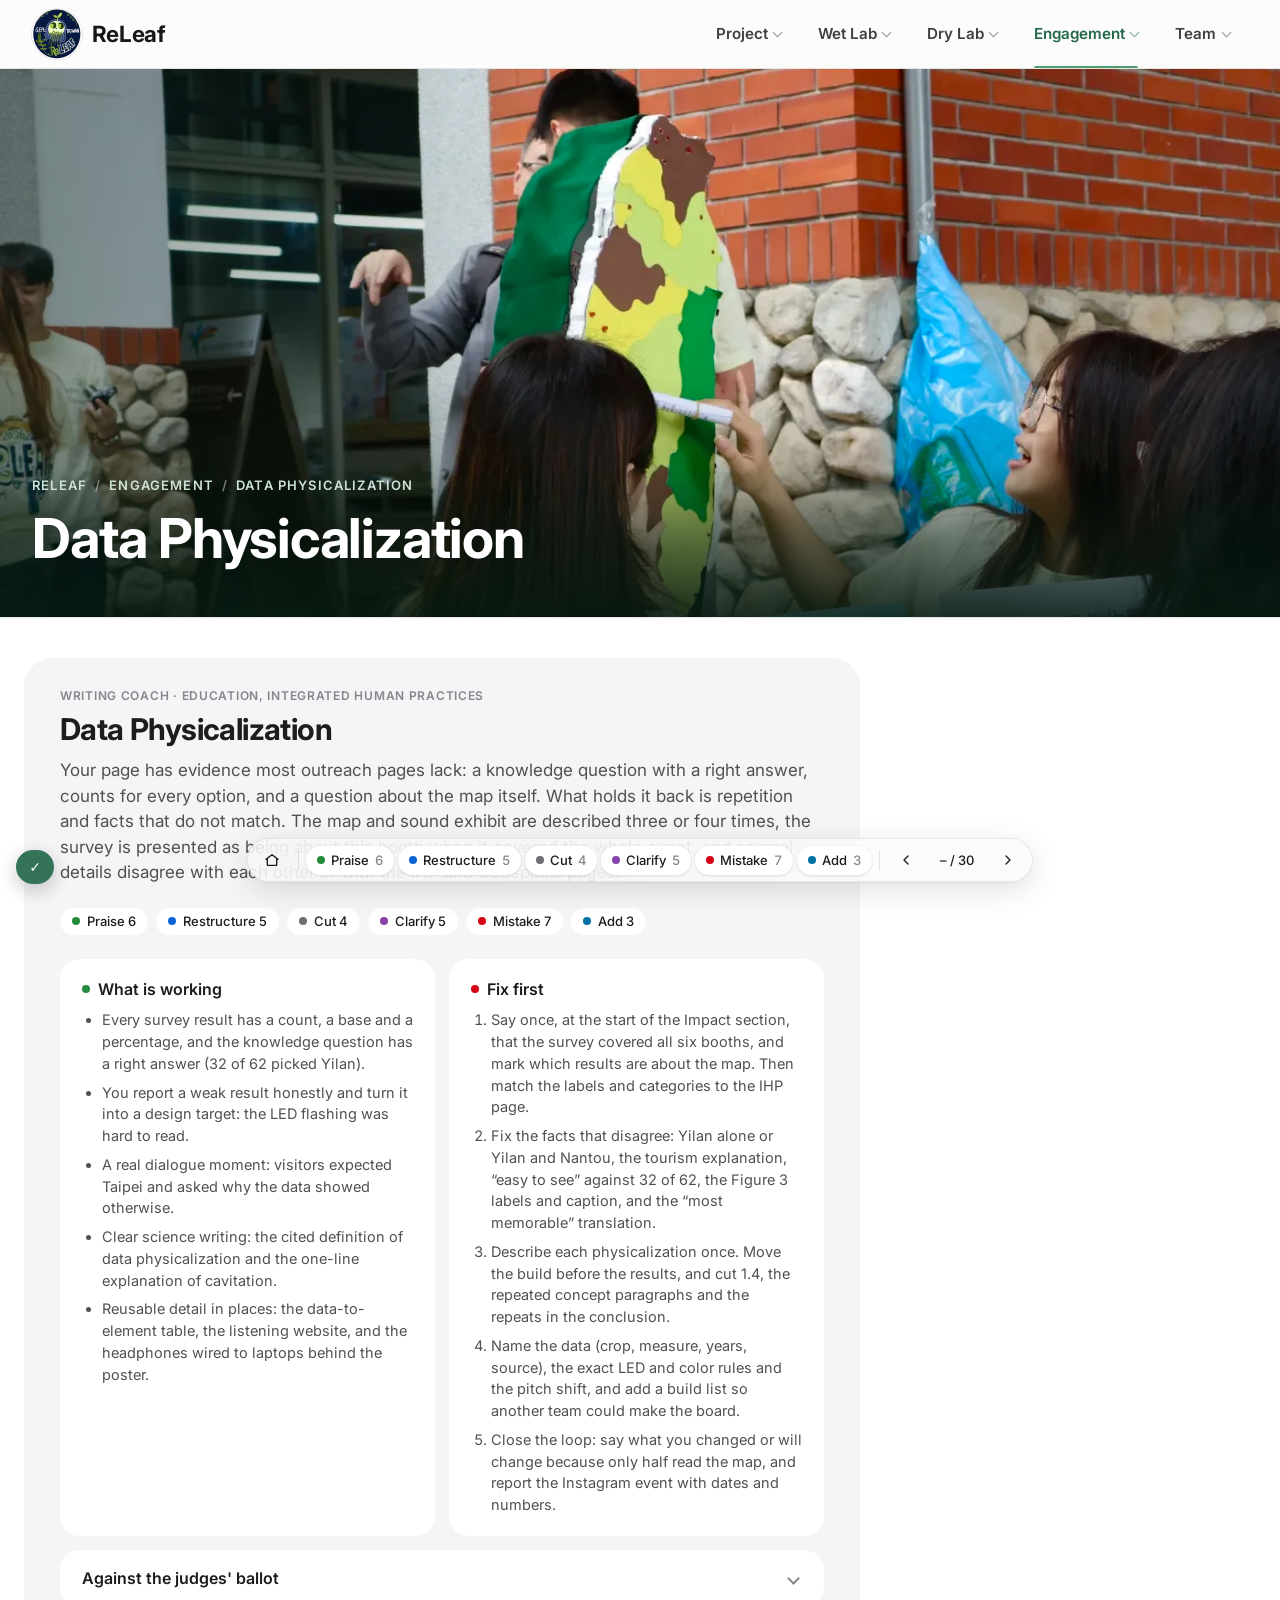
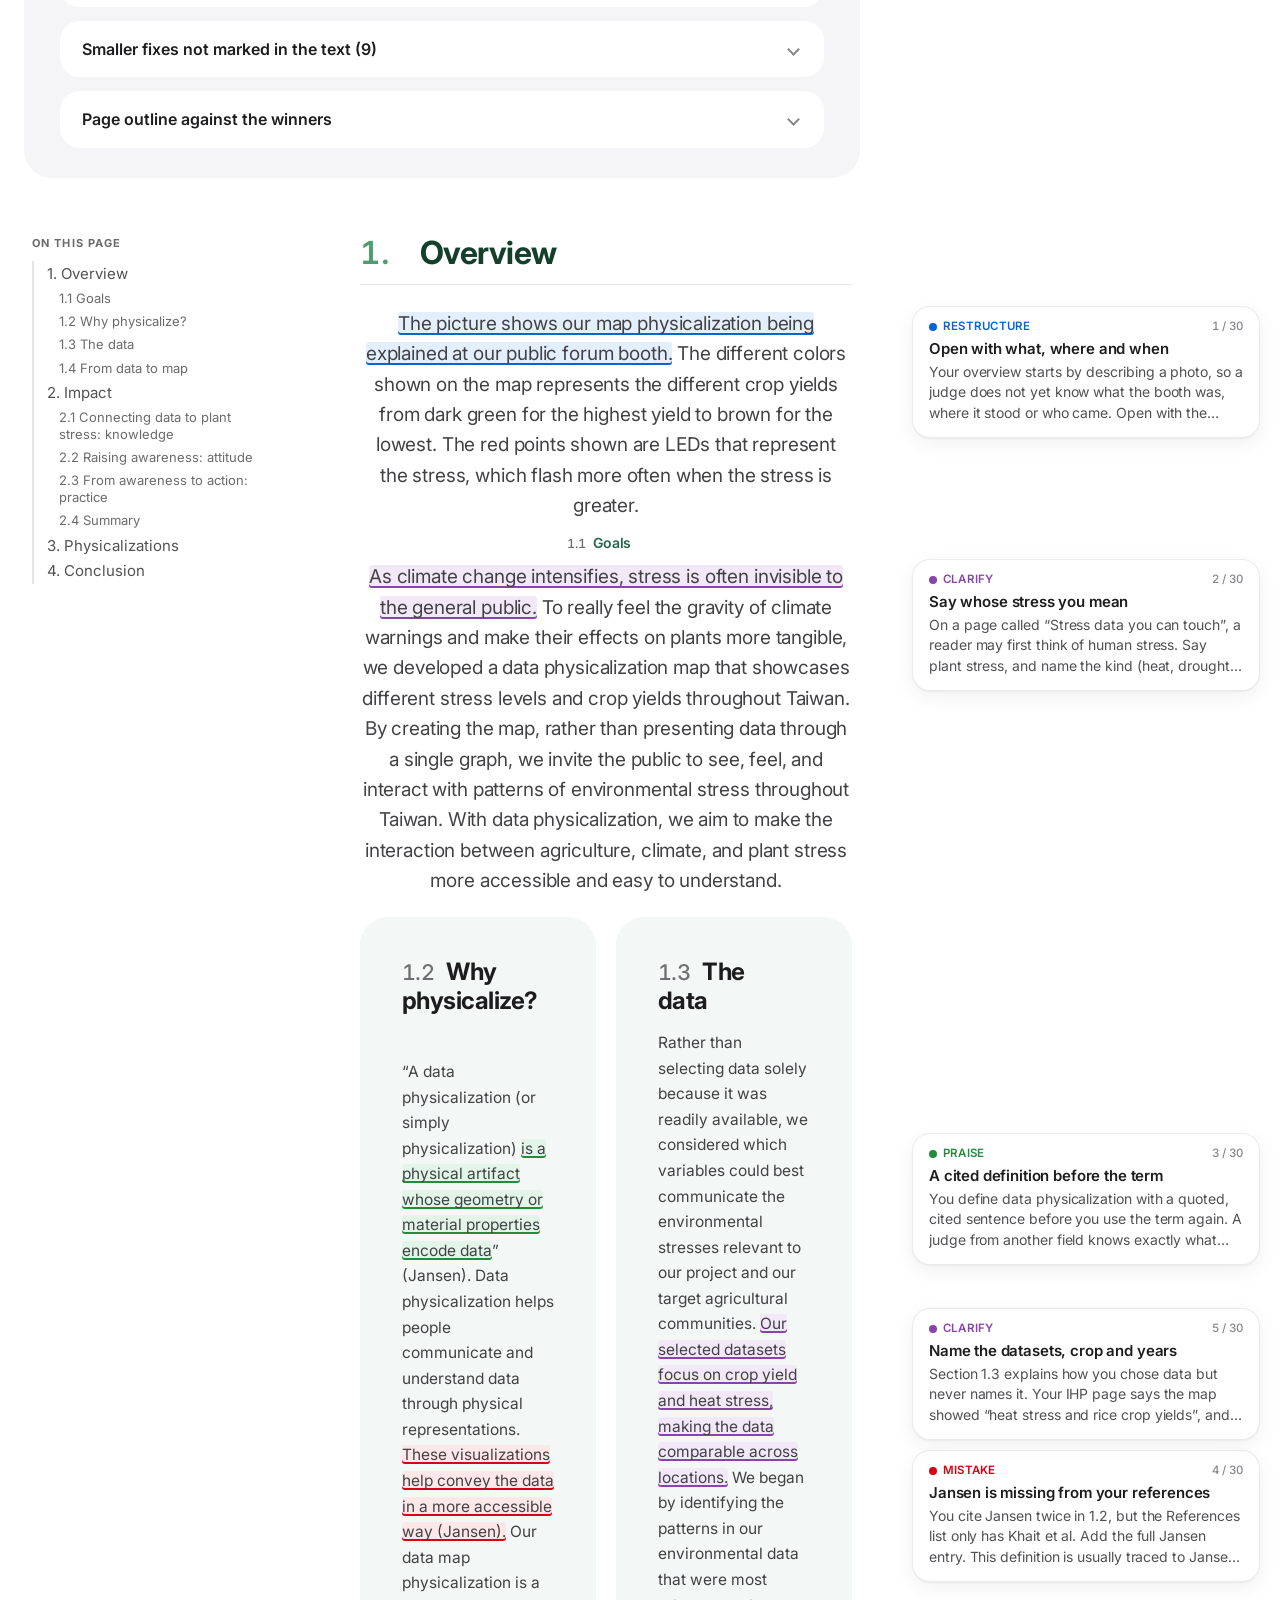
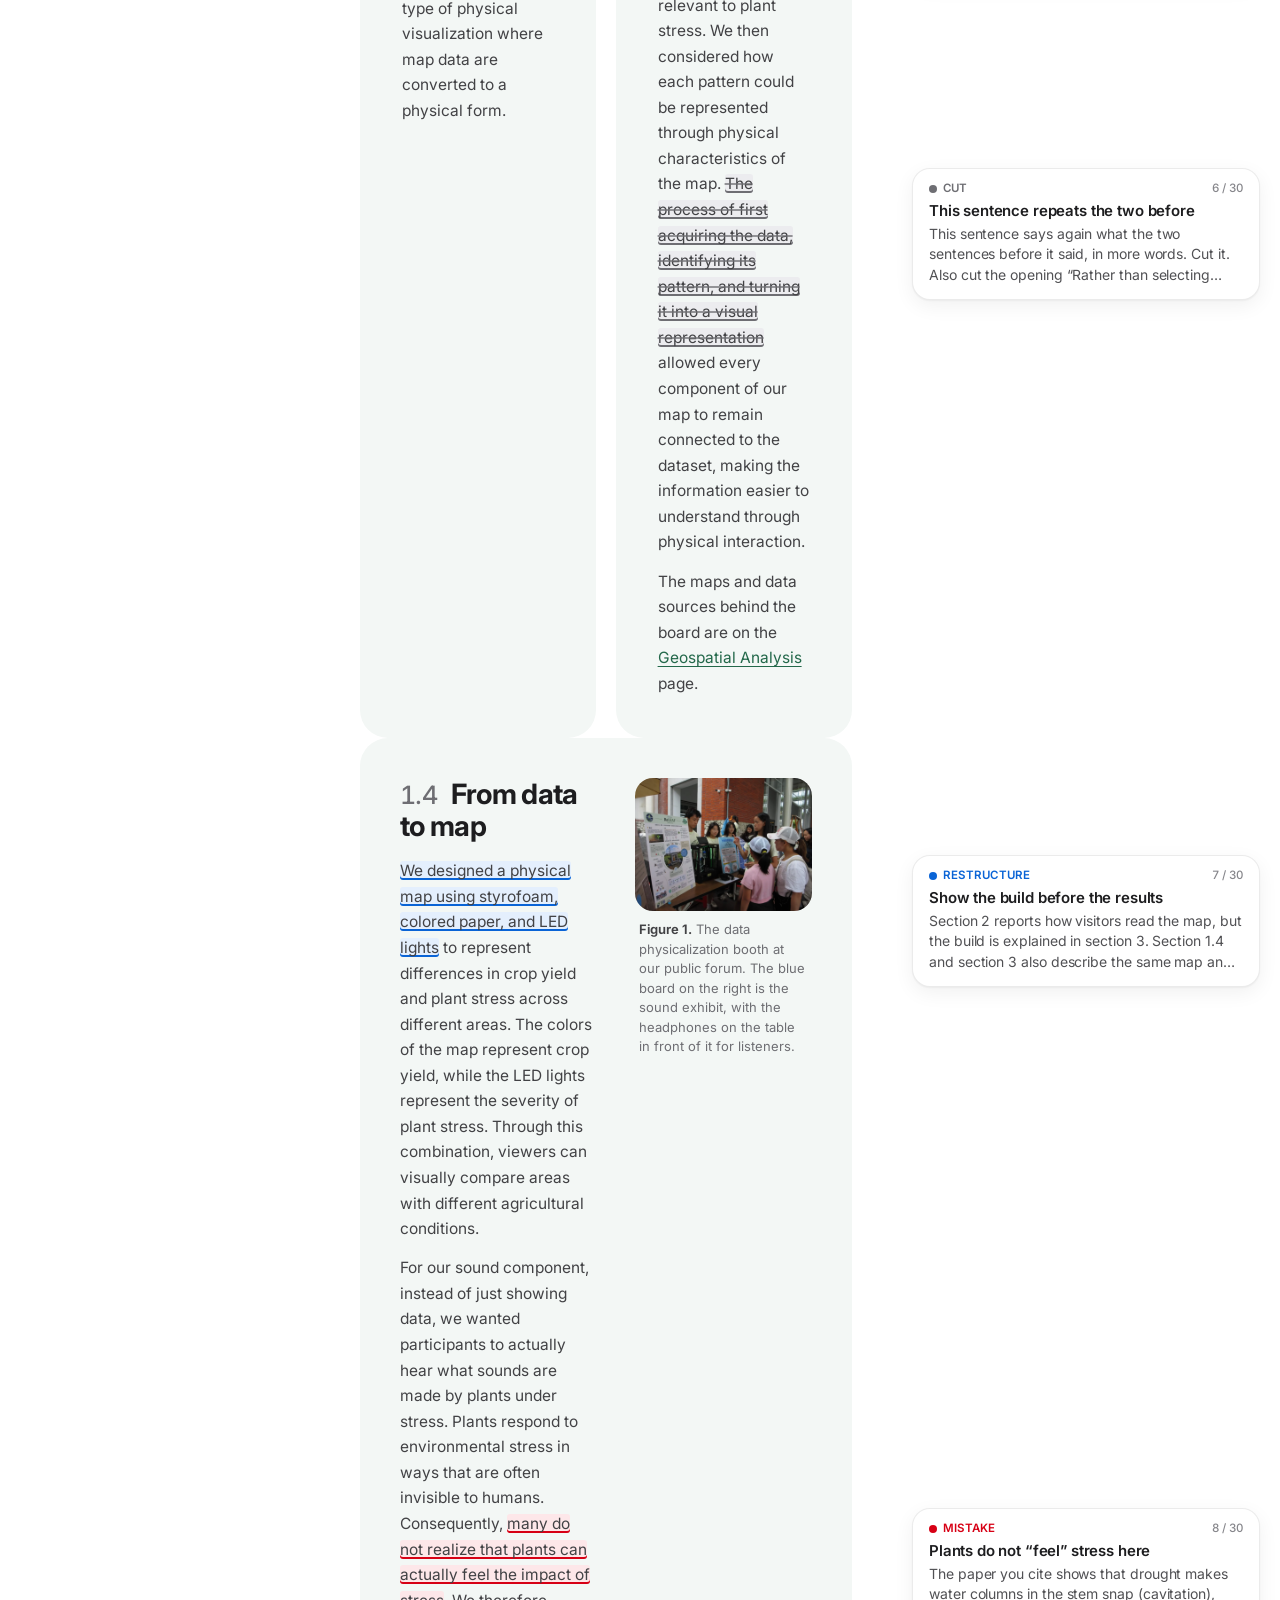
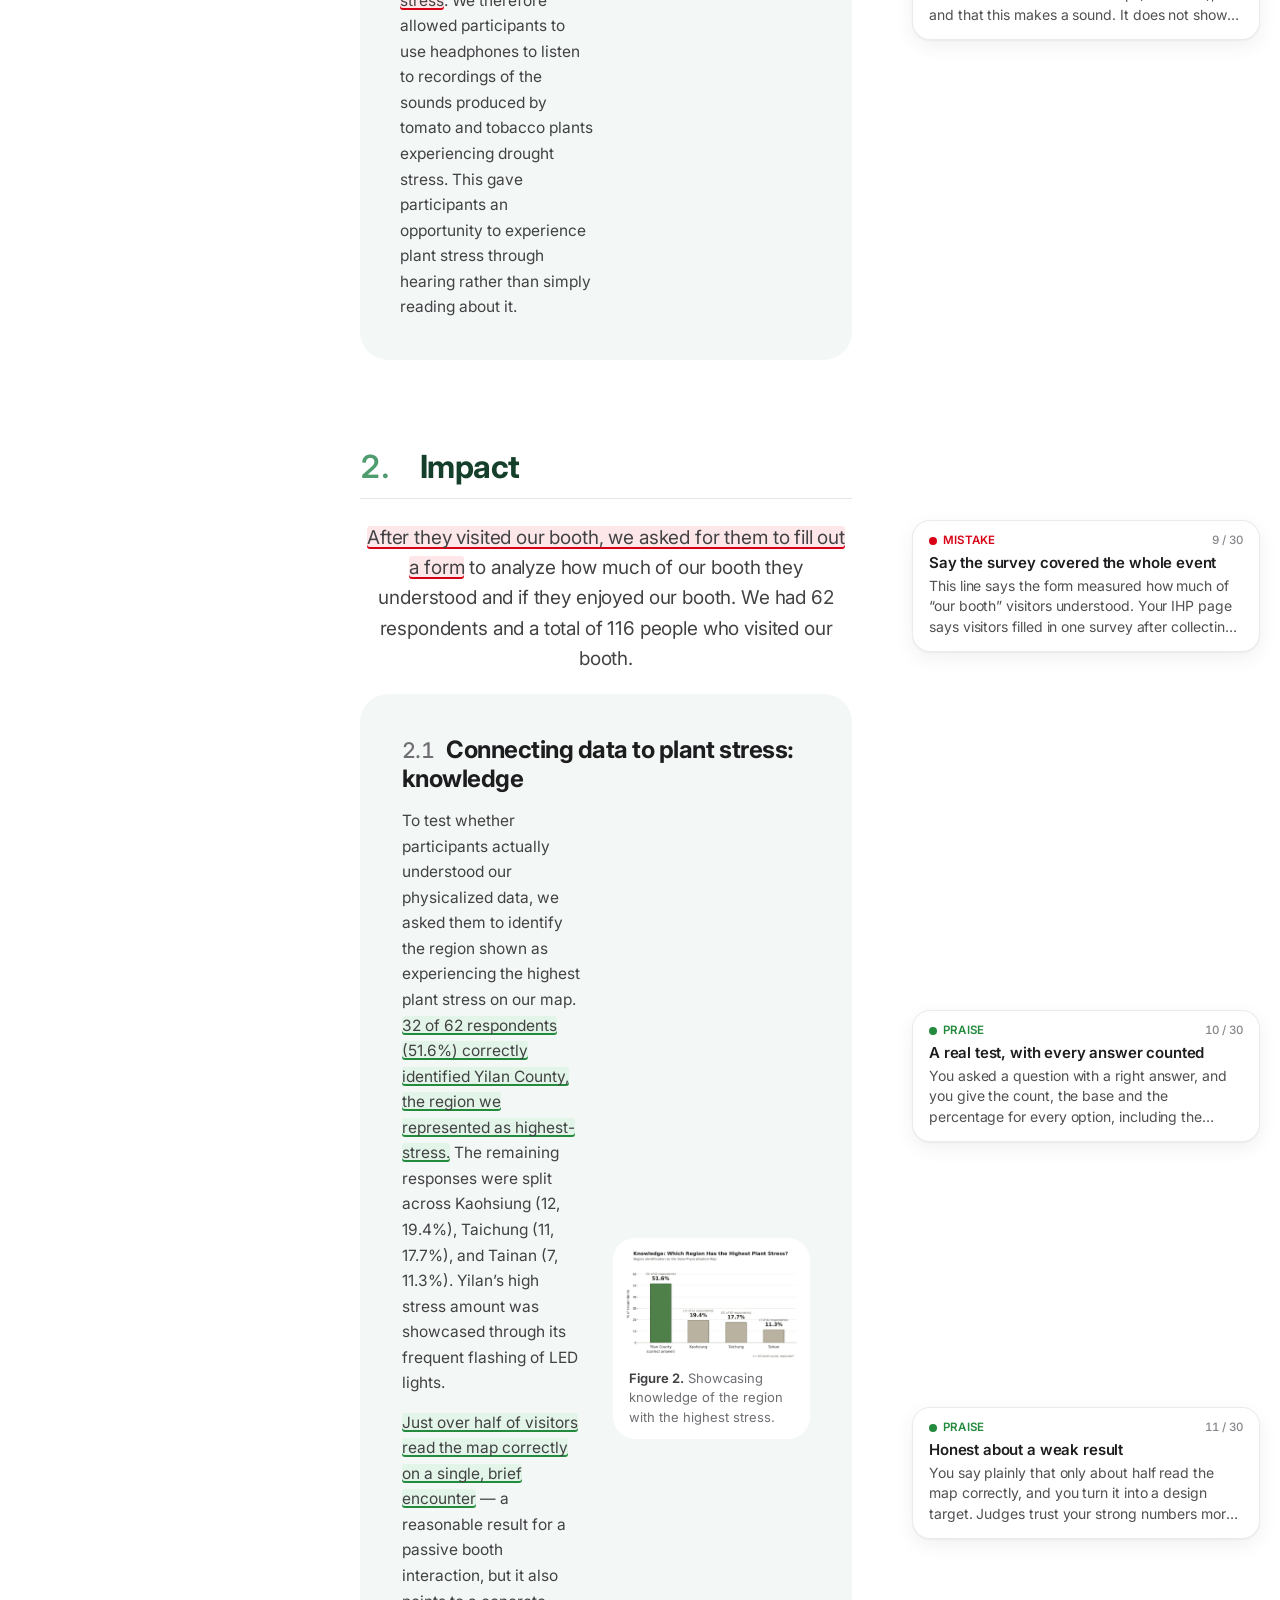
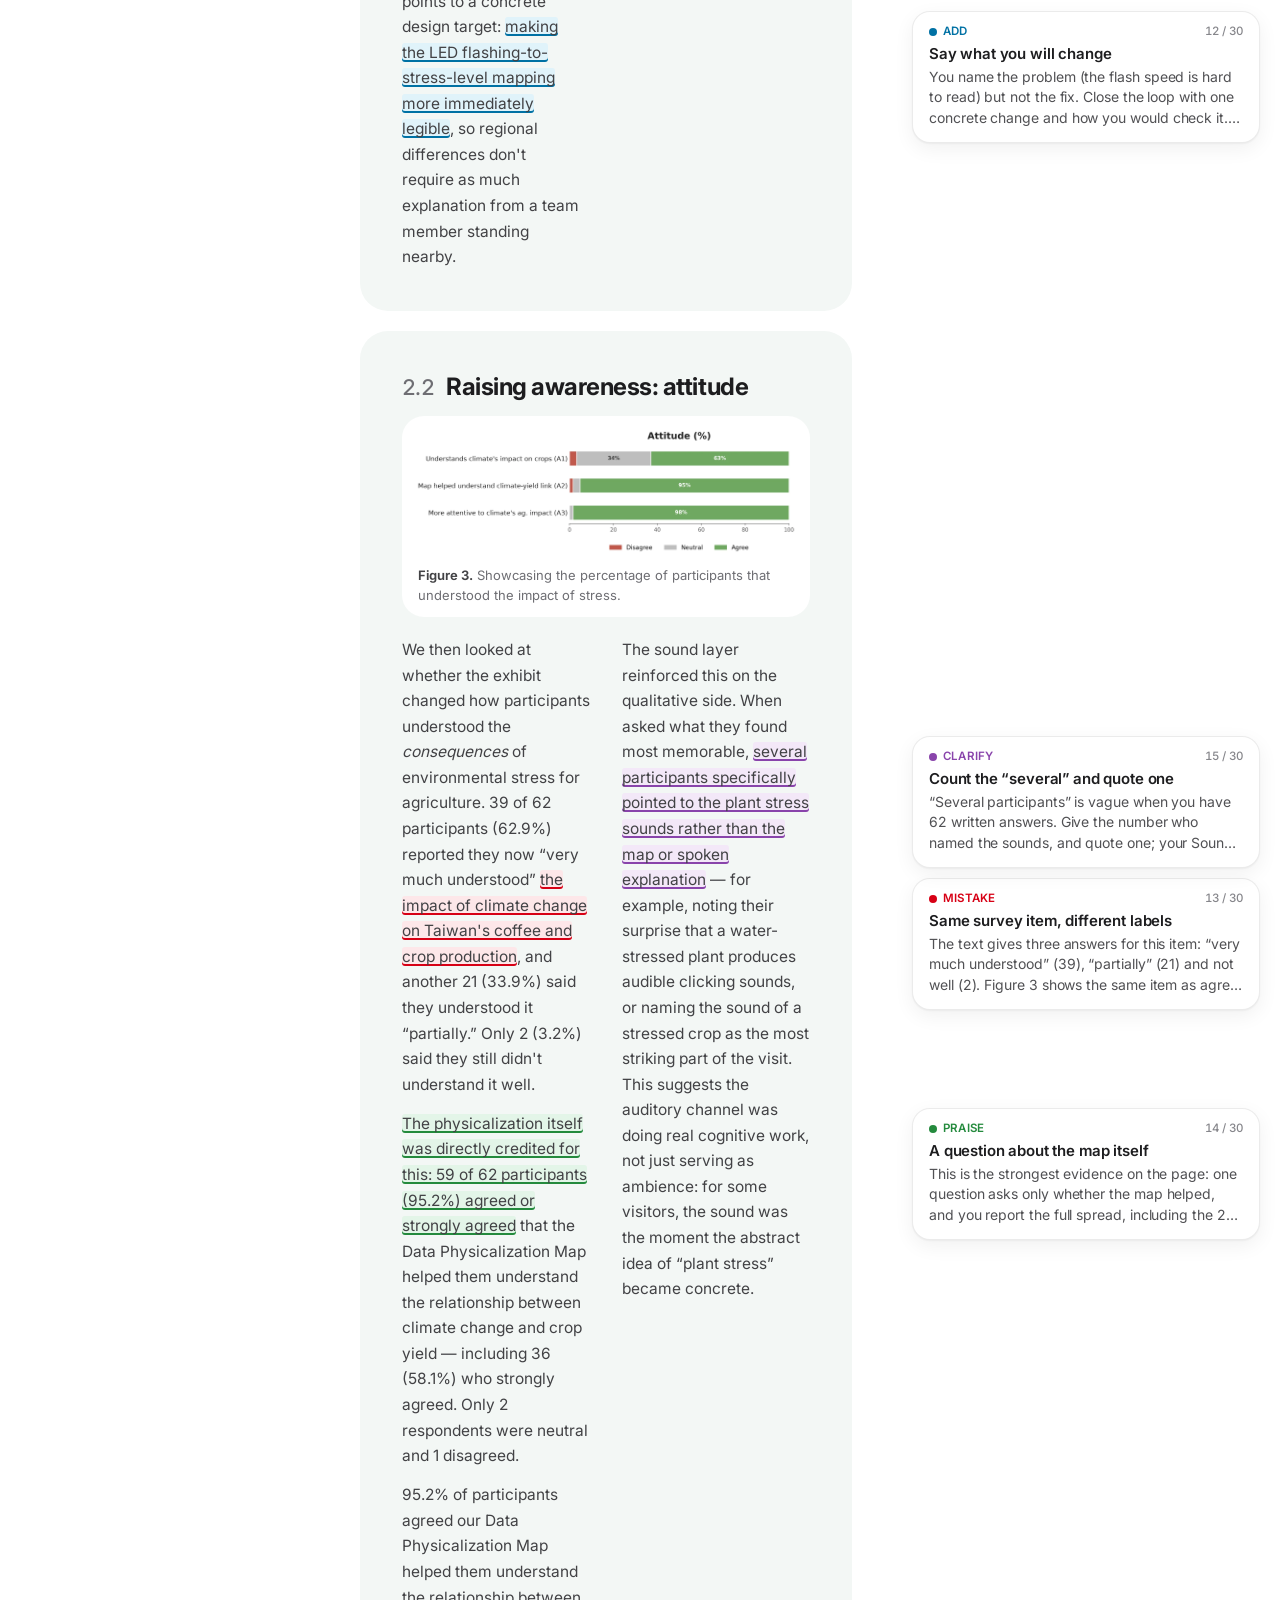
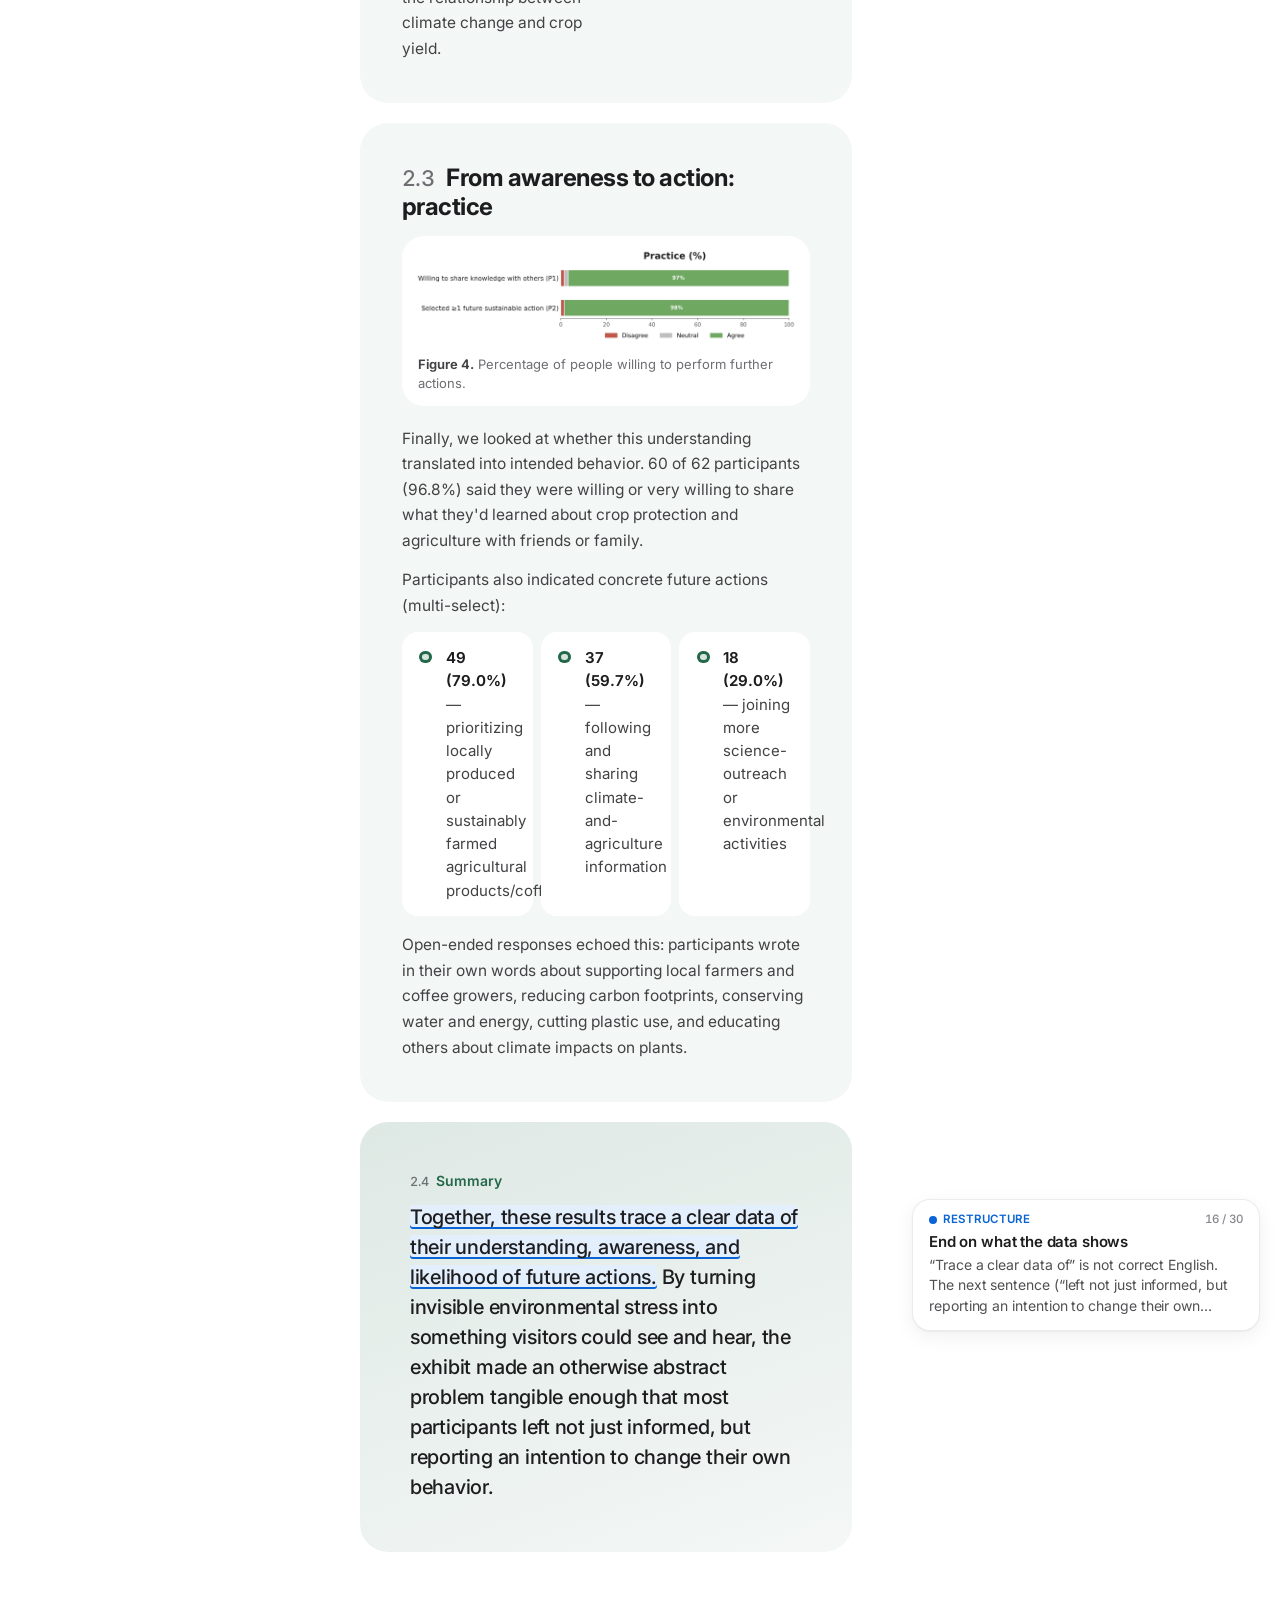
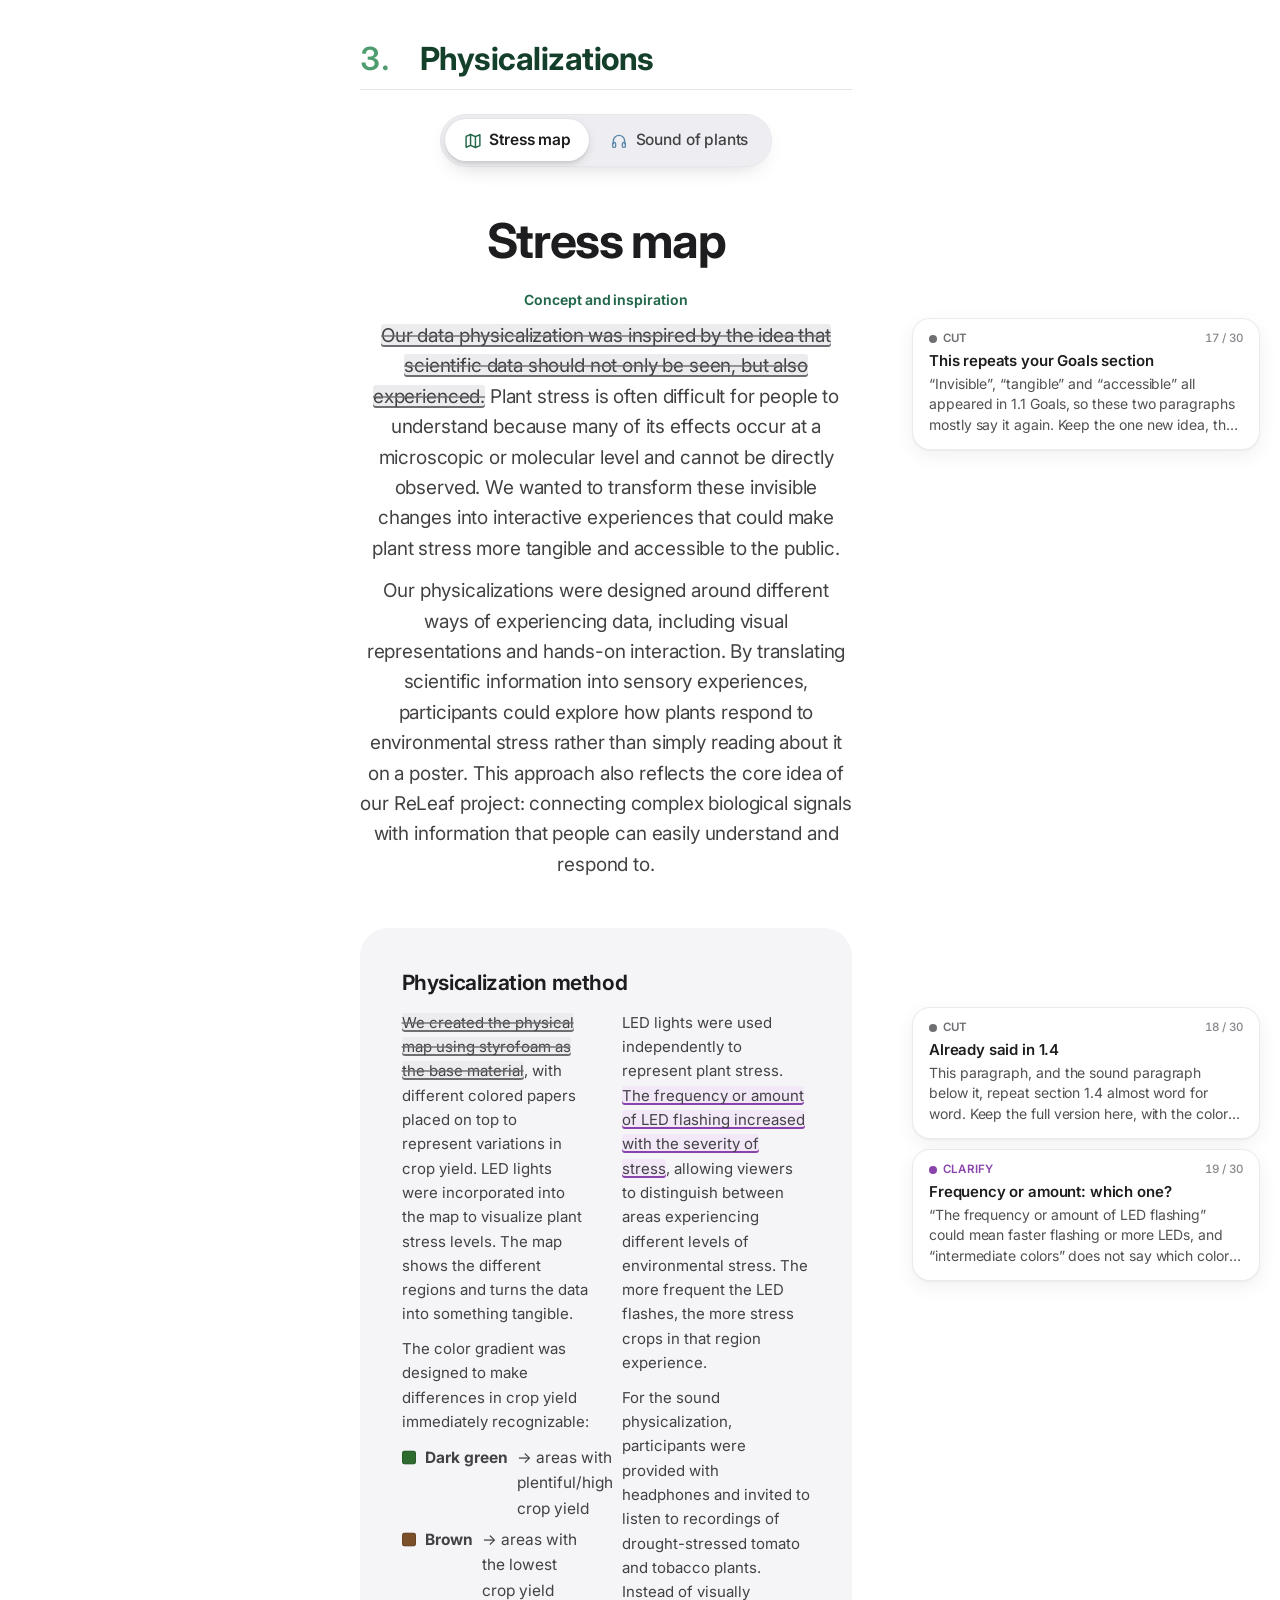
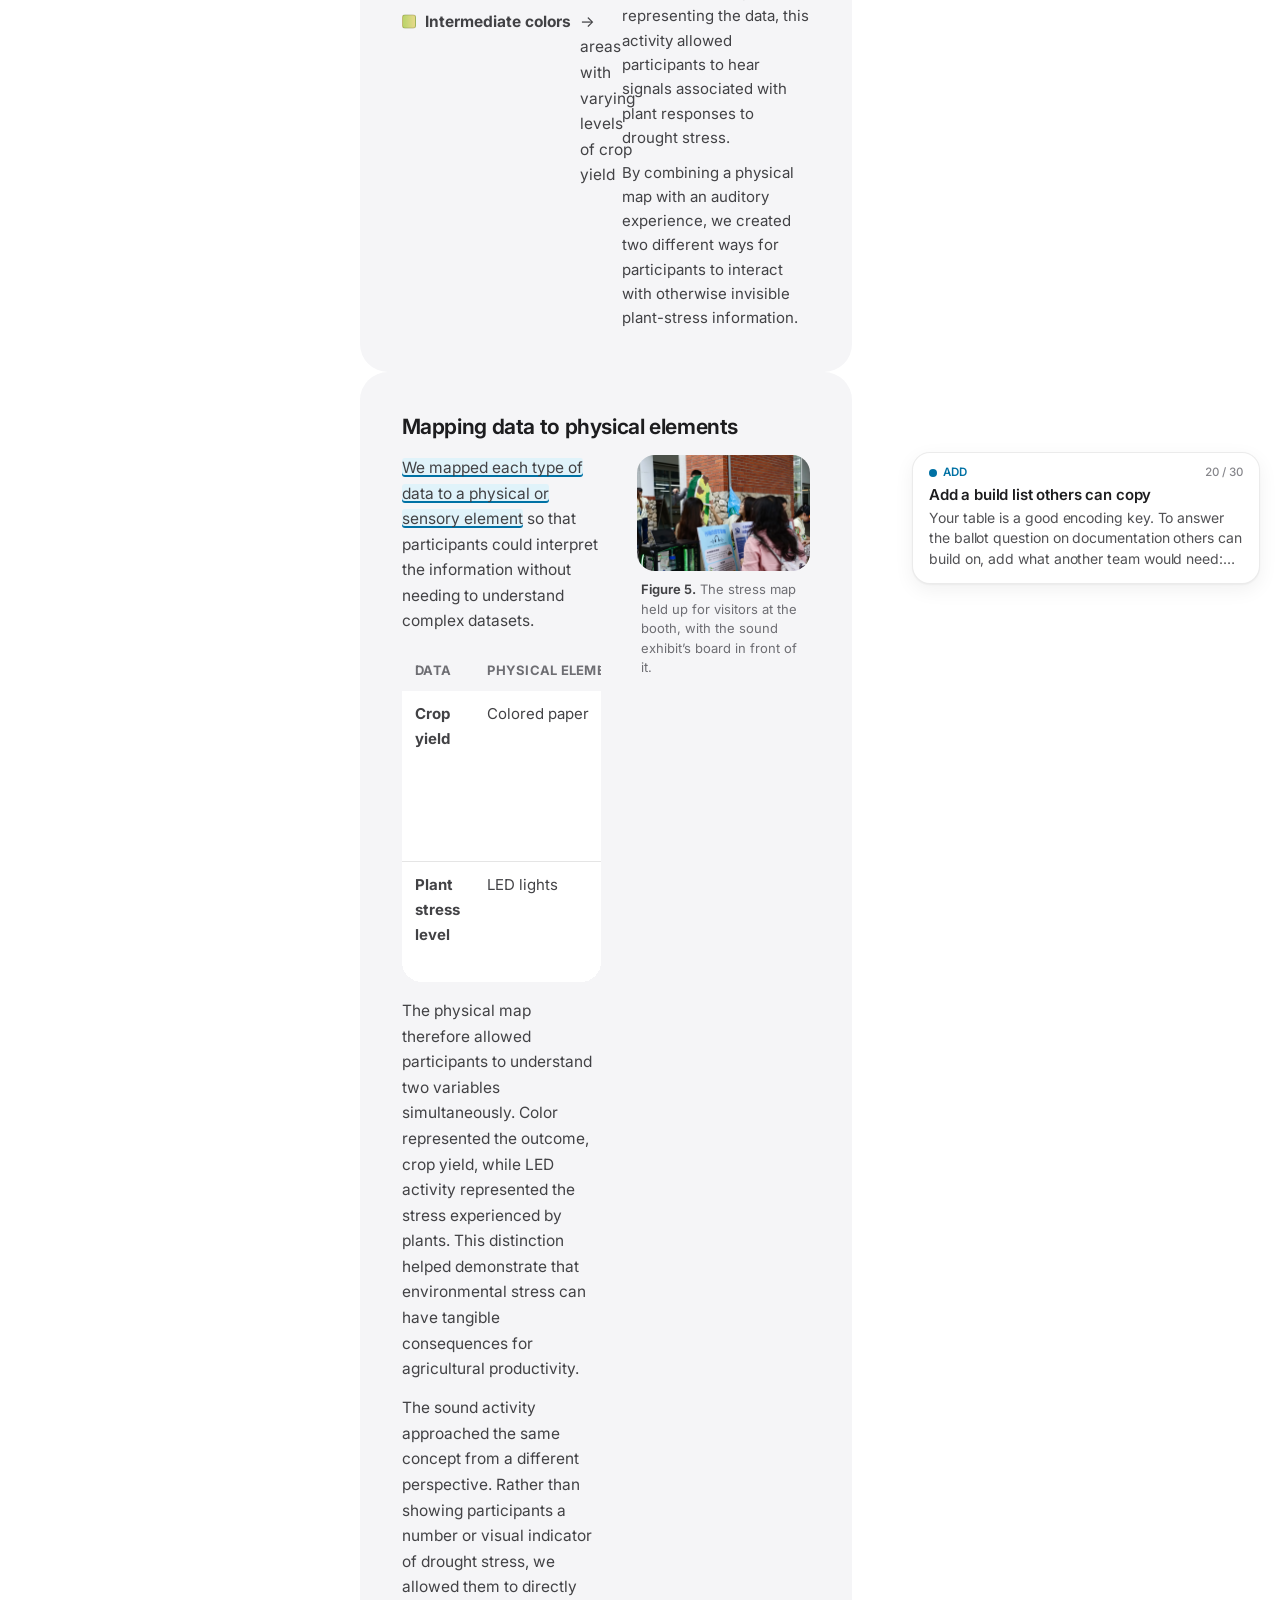
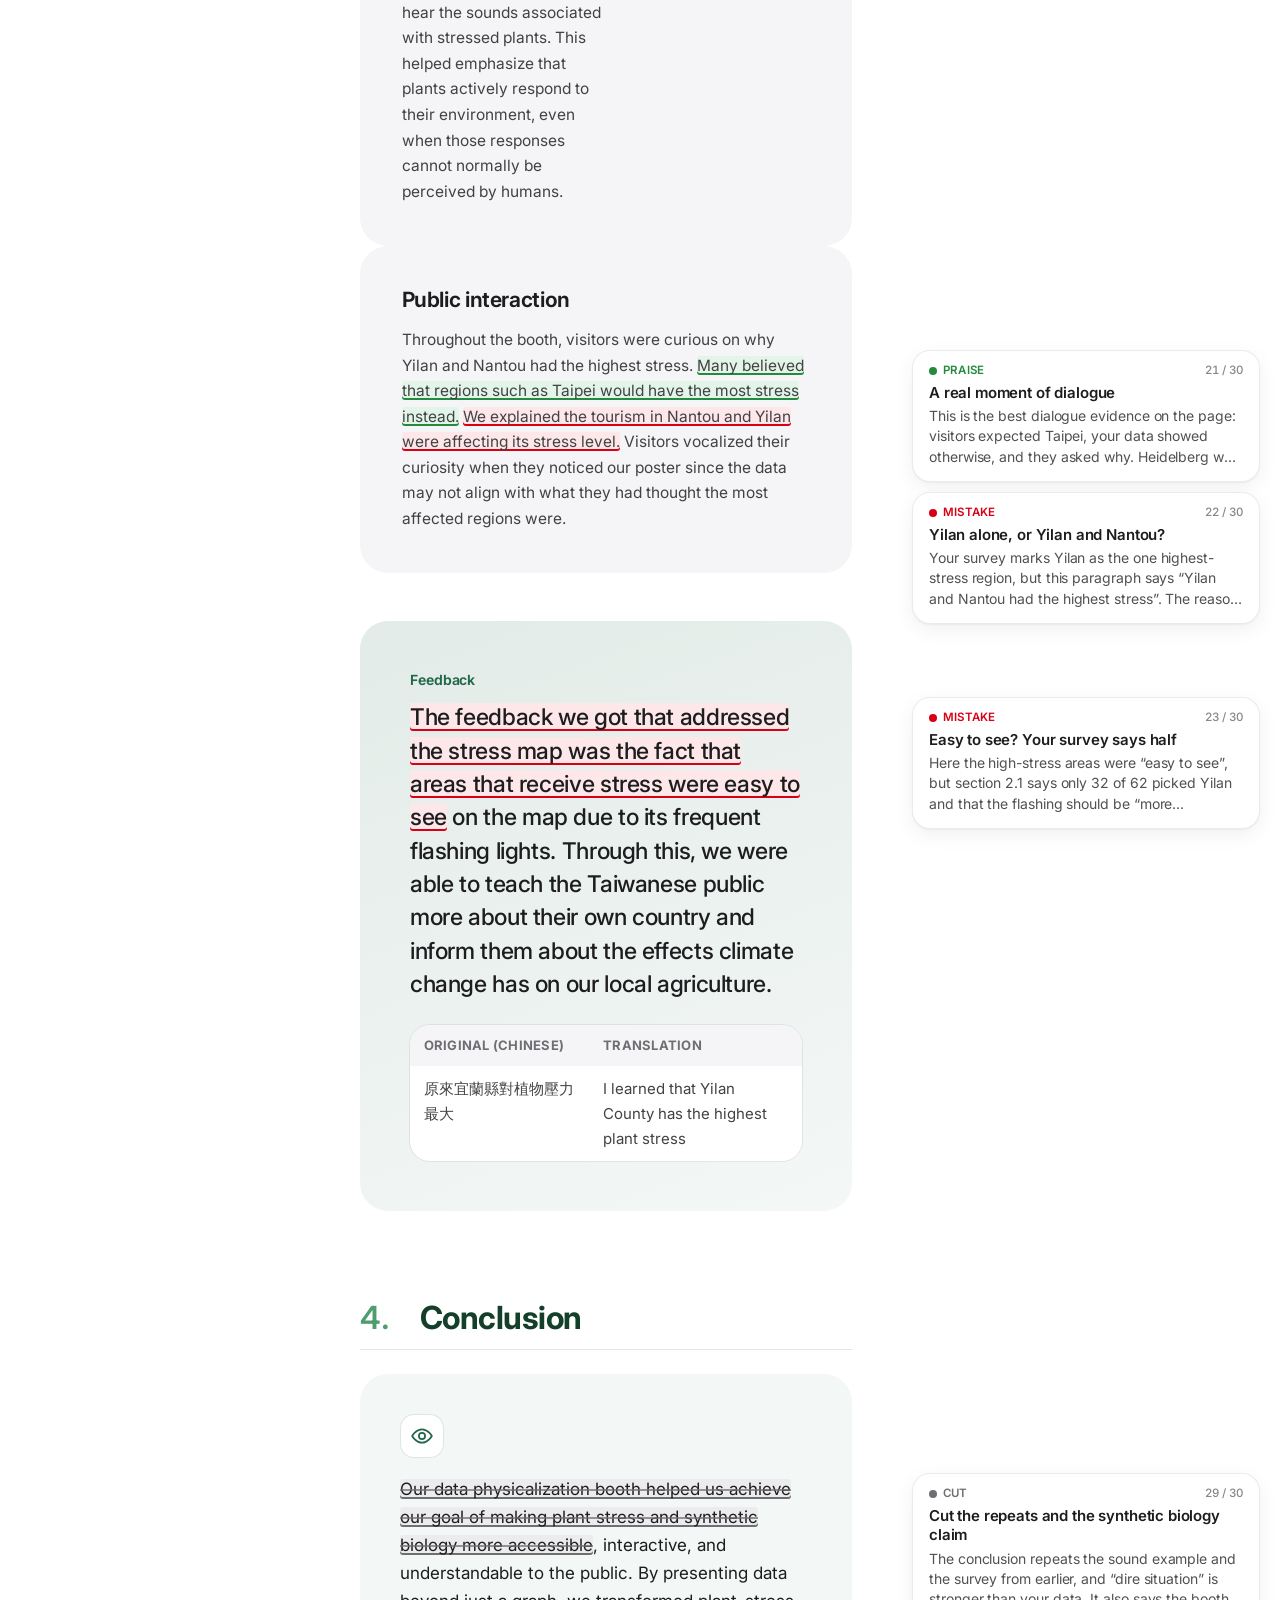
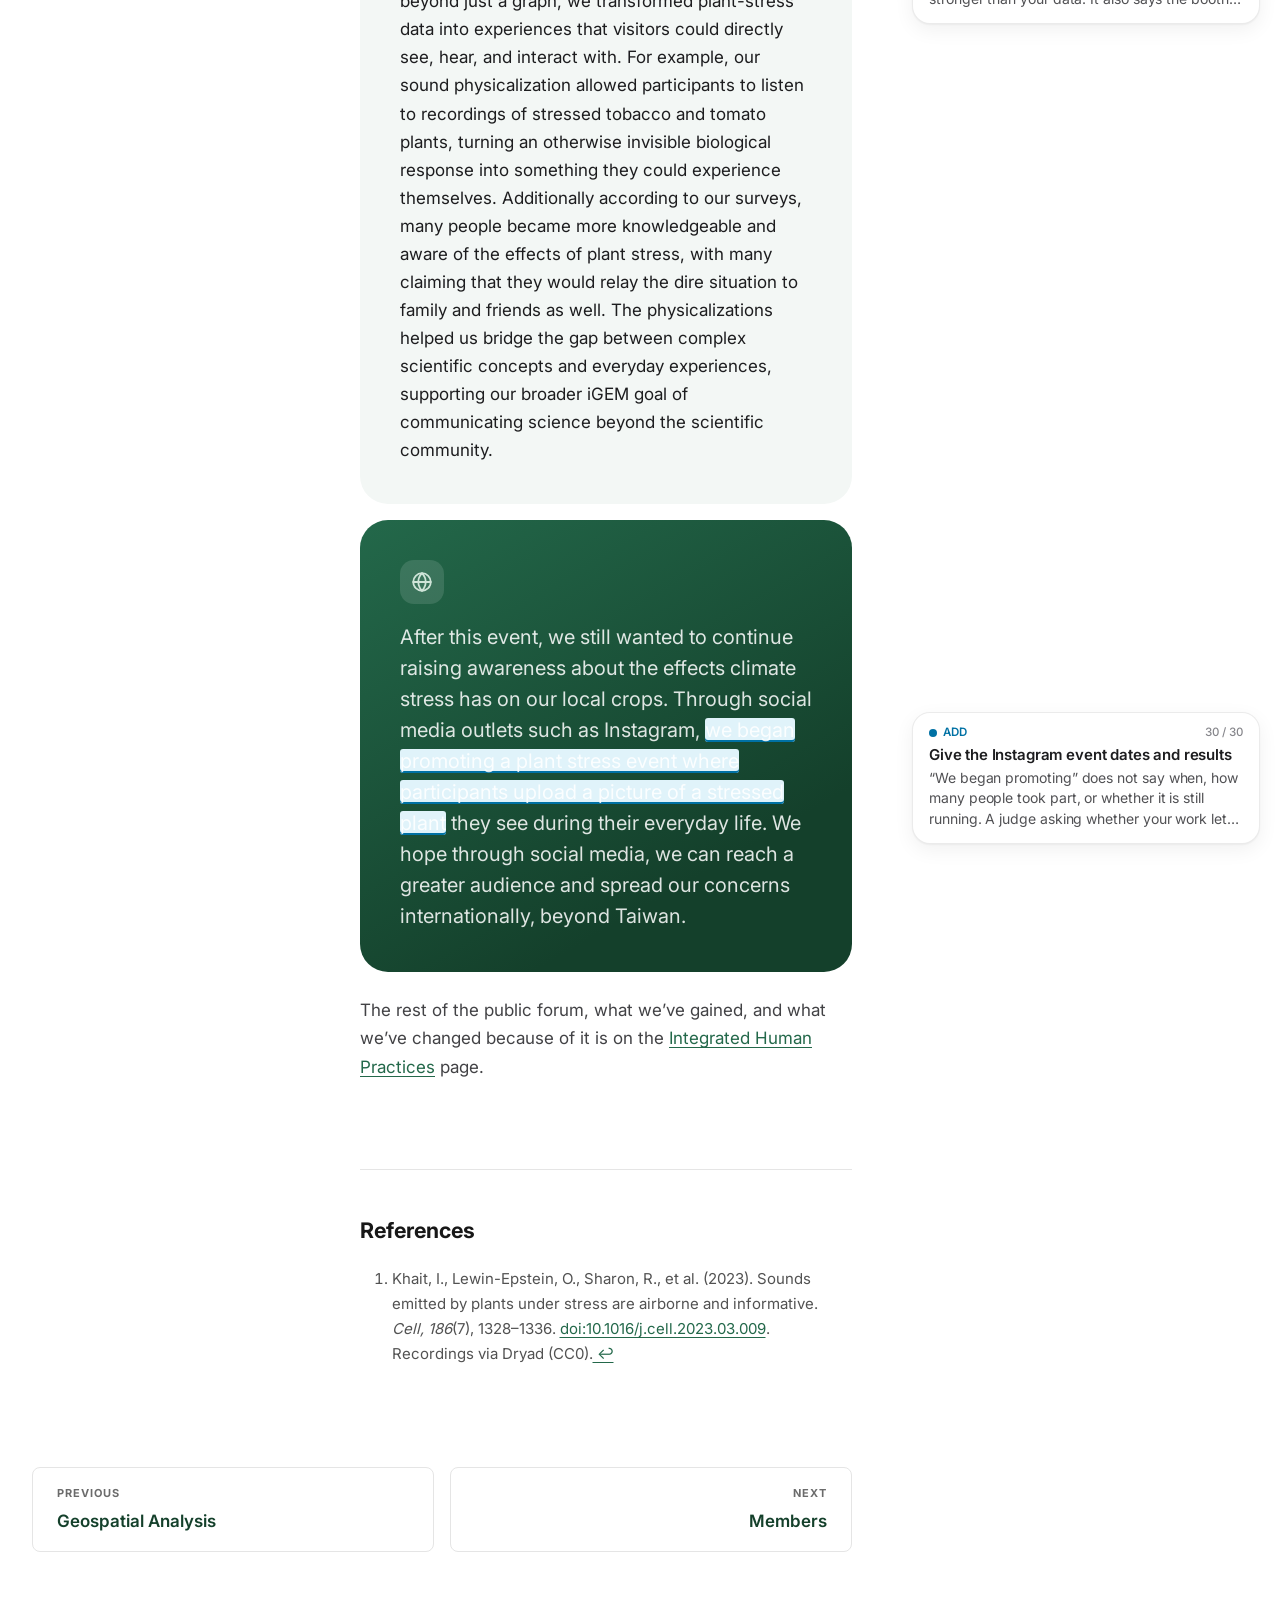
==== docs/data-physicalization/index.html @ 59c48b02 "Engagement writing coach: winner casebooks, page reviews and the annotated mock site Co-Authored-By:" ====
<!DOCTYPE html>
<html lang="en">
<head>
  <meta charset="utf-8" />
  <meta name="viewport" content="width=device-width, initial-scale=1" />
  <title>Data Physicalization | ReLeaf &middot; iGEM 2026</title>
  <meta name="description" content="A styrofoam map of Taiwan with coloured paper for crop yield and flashing LEDs for plant stress, and headphones playing the sounds of drought-stressed plants. How we built them for our booth, and what 62 visitors told us afterwards." />
  <link rel="icon" href="../assets/img/logo.png" />
  <link rel="stylesheet" href="../assets/css/tokens.css" />
  <link rel="stylesheet" href="../assets/css/nav.css" />
  <link rel="stylesheet" href="../assets/css/page.css" />
  <link rel="stylesheet" href="../assets/css/engage.css?v=1007s" />
  <link rel="stylesheet" href="physical.css?v=1007s" />
  <link rel="stylesheet" href="../coach/coach.css?v=1008162359" />
</head>
<body class="engage dp">
<!--
  SOURCE. The 8 Oct 2026 "1008 Engagement" delivery: "Data Physicalization
  Wiki.docx" (30 Sep), its Graphs and Data Physicalization Photo folders.
  Student text only, in black. There is no AI-written text on this page.
-->

  <div id="site-nav" data-base="../" data-tab="engagement" data-page="data-physicalization"></div>
  <div class="sitenav-spacer"></div>

  <header class="pagehead pagehead--hero">
    <div class="pagehead__hero">
      <picture>
        <source type="image/webp" srcset="../assets/img/data-physicalization/hero-map-1400.webp" />
        <img src="../assets/img/data-physicalization/hero-map-1400.jpg"
             alt="The styrofoam stress map of Taiwan held up above the booth table. The island is surfaced in dark green, pale yellow-green and brown paper with small red LEDs pushed through it. A visitor points a rolled programme at the board while a student beside her looks up at it."
             width="1400" height="788" fetchpriority="high" />
      </picture>
      <div class="pagehead__heroinner">
        <p class="pagehead__eyebrow">
          <a href="../">ReLeaf</a> <i>/</i> Engagement <i>/</i> Data Physicalization
        </p>
        <h1 class="pagehead__title">Data Physicalization</h1>
      </div>
    </div>
  </header>

  <div class="pagewrap">
    <details class="toc" open>
      <summary>Contents</summary>
      <div class="toc__inner"><p class="toc__title">On this page</p></div>
    </details>

    <main class="pagebody">

      <!-- ================================================= OVERVIEW ===== -->
      <section class="sec" id="overview">
        <h2>Overview</h2>

        <div class="lede-c">
          <p>The picture shows our map physicalization being explained at our public forum booth. The different colors shown on the map represents the different crop yields from dark green for the highest yield to brown for the lowest. The red points shown are LEDs that represent the stress, which flash more often when the stress is greater.</p>
          <h3 class="eyebrow" id="goals">Goals</h3>
          <p>As climate change intensifies, stress is often invisible to the general public. To really feel the gravity of climate warnings and make their effects on plants more tangible, we developed a data physicalization map that showcases different stress levels and crop yields throughout Taiwan. By creating the map, rather than presenting data through a single graph, we invite the public to see, feel, and interact with patterns of environmental stress throughout Taiwan. With data physicalization, we aim to make the interaction between agriculture, climate, and plant stress more accessible and easy to understand.</p>
        </div>

        <div class="blks blks--2">
          <div class="blk">
            <h3 class="blk__h" id="why-physicalize">Why physicalize?</h3>
            <p>&ldquo;A data physicalization (or simply physicalization) is a physical artifact whose geometry or material properties encode data&rdquo; (Jansen). Data physicalization helps people communicate and understand data through physical representations. These visualizations help convey the data in a more accessible way (Jansen). Our data map physicalization is a type of physical visualization where map data are converted to a physical form.</p>
          </div>
          <div class="blk">
            <h3 class="blk__h" id="the-data">The data</h3>
            <p>Rather than selecting data solely because it was readily available, we considered which variables could best communicate the environmental stresses relevant to our project and our target agricultural communities. Our selected datasets focus on crop yield and heat stress, making the data comparable across locations. We began by identifying the patterns in our environmental data that were most relevant to plant stress. We then considered how each pattern could be represented through physical characteristics of the map. The process of first acquiring the data, identifying its pattern, and turning it into a visual representation allowed every component of our map to remain connected to the dataset, making the information easier to understand through physical interaction.</p>
            <p>The maps and data sources behind the board are on the <a href="../geospatial-analysis/">Geospatial Analysis</a> page.</p>
          </div>
        </div>

        <article class="ev">
          <div class="ev__text">
            <h3 class="ev__title" id="from-data-to-map">From data to map</h3>
            <p>We designed a physical map using styrofoam, colored paper, and LED lights to represent differences in crop yield and plant stress across different areas. The colors of the map represent crop yield, while the LED lights represent the severity of plant stress. Through this combination, viewers can visually compare areas with different agricultural conditions.</p>
            <p>For our sound component, instead of just showing data, we wanted participants to actually hear what sounds are made by plants under stress. Plants respond to environmental stress in ways that are often invisible to humans. Consequently, many do not realize that plants can actually feel the impact of stress. We therefore allowed participants to use headphones to listen to recordings of the sounds produced by tomato and tobacco plants experiencing drought stress. This gave participants an opportunity to experience plant stress through hearing rather than simply reading about it.</p>
          </div>
        <figure class="fig">
          <img src="../assets/img/data-physicalization/booth-overview.webp"
               alt="The ReLeaf booth at an outdoor market. A team member points at a blue poster headed 作物的感官警報 while visitors, two of them children in caps, look on. The bioreactor prototype sits on the table beside a pair of headphones, next to the project poster."
               width="1600" height="1201" loading="lazy" />
          <figcaption><b>Figure 1.</b> The data physicalization booth at our public forum. The blue board on the right is the sound exhibit, with the headphones on the table in front of it for listeners.</figcaption>
        </figure>
        </article>
      </section>

      <!-- ================================================== IMPACT ===== -->
      <section class="sec" id="impact">
        <h2>Impact</h2>
        <div class="lede-c">
          <p>After they visited our booth, we asked for them to fill out a form to analyze how much of our booth they understood and if they enjoyed our booth. We had 62 respondents and a total of 116 people who visited our booth.</p>
        </div>

        <div class="blk dp-kap">
          <h3 class="blk__h" id="knowledge">Connecting data to plant stress: knowledge</h3>
          <div class="dp-kap__grid">
            <div class="dp-kap__text">
              <p>To test whether participants actually understood our physicalized data, we asked them to identify the region shown as experiencing the highest plant stress on our map. 32 of 62 respondents (51.6%) correctly identified Yilan County, the region we represented as highest-stress. The remaining responses were split across Kaohsiung (12, 19.4%), Taichung (11, 17.7%), and Tainan (7, 11.3%). Yilan&rsquo;s high stress amount was showcased through its frequent flashing of LED lights.</p>
              <p>Just over half of visitors read the map correctly on a single, brief encounter &mdash; a reasonable result for a passive booth interaction, but it also points to a concrete design target: making the LED flashing-to-stress-level mapping more immediately legible, so regional differences don't require as much explanation from a team member standing nearby.</p>
            </div>
            <div class="chartbox">
              <div class="charts charts--1">
        <figure class="fig">
          <img src="../assets/img/data-physicalization/chart-knowledge.webp"
               alt="Bar chart titled Knowledge, which region has the highest plant stress. Yilan County, marked as the correct answer, is the tallest green bar at 51.6 percent, 32 of 62 respondents. Kaohsiung is 19.4 percent, Taichung 17.7 percent and Tainan 11.3 percent, all in grey."
               width="1600" height="1007" loading="lazy" />
          <figcaption><b>Figure 2.</b> Showcasing knowledge of the region with the highest stress.</figcaption>
        </figure>
              </div>
            </div>
          </div>
        </div>

        <div class="blk dp-kap">
          <h3 class="blk__h" id="attitude">Raising awareness: attitude</h3>
          <div class="chartbox">
            <div class="charts charts--1">
        <figure class="fig">
          <img src="../assets/img/data-physicalization/chart-attitude.webp"
               alt="Horizontal stacked bar chart titled Attitude. Understands climate's impact on crops: 63 percent agree, 34 percent neutral, 3 percent disagree. Map helped understand the climate to yield link: 95 percent agree. More attentive to climate's agricultural impact: 98 percent agree."
               width="1600" height="534" loading="lazy" />
          <figcaption><b>Figure 3.</b> Showcasing the percentage of participants that understood the impact of stress.</figcaption>
        </figure>
            </div>
          </div>
          <div class="card__cols">
            <div>
              <p>We then looked at whether the exhibit changed how participants understood the <i>consequences</i> of environmental stress for agriculture. 39 of 62 participants (62.9%) reported they now &ldquo;very much understood&rdquo; the impact of climate change on Taiwan's coffee and crop production, and another 21 (33.9%) said they understood it &ldquo;partially.&rdquo; Only 2 (3.2%) said they still didn't understand it well.</p>
              <p>The physicalization itself was directly credited for this: 59 of 62 participants (95.2%) agreed or strongly agreed that the Data Physicalization Map helped them understand the relationship between climate change and crop yield &mdash; including 36 (58.1%) who strongly agreed. Only 2 respondents were neutral and 1 disagreed.</p>
              <p>95.2% of participants agreed our Data Physicalization Map helped them understand the relationship between climate change and crop yield.</p>
            </div>
            <div>
              <p>The sound layer reinforced this on the qualitative side. When asked what they found most memorable, several participants specifically pointed to the plant stress sounds rather than the map or spoken explanation &mdash; for example, noting their surprise that a water-stressed plant produces audible clicking sounds, or naming the sound of a stressed crop as the most striking part of the visit. This suggests the auditory channel was doing real cognitive work, not just serving as ambience: for some visitors, the sound was the moment the abstract idea of &ldquo;plant stress&rdquo; became concrete.</p>
            </div>
          </div>
        </div>

        <div class="blk dp-kap">
          <h3 class="blk__h" id="practice">From awareness to action: practice</h3>
          <div class="chartbox">
            <div class="charts charts--1">
        <figure class="fig">
          <img src="../assets/img/data-physicalization/chart-practice.webp"
               alt="Horizontal stacked bar chart titled Practice. Willing to share knowledge with others: 97 percent agree. Selected at least one future sustainable action: 98 percent agree."
               width="1600" height="402" loading="lazy" />
          <figcaption><b>Figure 4.</b> Percentage of people willing to perform further actions.</figcaption>
        </figure>
            </div>
          </div>
          <p>Finally, we looked at whether this understanding translated into intended behavior. 60 of 62 participants (96.8%) said they were willing or very willing to share what they'd learned about crop protection and agriculture with friends or family.</p>
          <p>Participants also indicated concrete future actions (multi-select):</p>
          <ul class="findings">
            <li><b>49 (79.0%)</b> &mdash; prioritizing locally produced or sustainably farmed agricultural products/coffee</li>
            <li><b>37 (59.7%)</b> &mdash; following and sharing climate-and-agriculture information</li>
            <li><b>18 (29.0%)</b> &mdash; joining more science-outreach or environmental activities</li>
          </ul>
          <p>Open-ended responses echoed this: participants wrote in their own words about supporting local farmers and coffee growers, reducing carbon footprints, conserving water and energy, cutting plastic use, and educating others about climate impacts on plants.</p>
        </div>

        <div class="end">
          <h3 class="end__label" id="summary">Summary</h3>
          <p>Together, these results trace a clear data of their understanding, awareness, and likelihood of future actions. By turning invisible environmental stress into something visitors could see and hear, the exhibit made an otherwise abstract problem tangible enough that most participants left not just informed, but reporting an intention to change their own behavior.</p>
        </div>
      </section>

      <!-- ========================================= PHYSICALIZATIONS ===== -->
      <section class="sec" id="physicalizations">
        <h2>Physicalizations</h2>

        <div class="rail rail--seg" data-rail data-rail-top>
          <div class="seg"><div class="rail__strip seg__track" role="tablist" aria-label="Physicalizations">
            <button class="rail__btn seg__btn pl-2" role="tab" type="button" id="dp-t-map" aria-controls="stress-map" aria-selected="true"><svg class="seg__ico" viewBox="0 0 24 24" fill="none" stroke="currentColor" stroke-width="1.8" stroke-linecap="round" stroke-linejoin="round" aria-hidden="true" focusable="false"><path d="M9 4 3.5 6.3v13.4L9 17.4l6 2.6 5.5-2.3V4.3L15 6.6 9 4z"/><path d="M9 4v13.4M15 6.6V20"/></svg>Stress map</button>
            <button class="rail__btn seg__btn pl-5" role="tab" type="button" id="dp-t-sound" aria-controls="sound-of-plants" aria-selected="false"><svg class="seg__ico" viewBox="0 0 24 24" fill="none" stroke="currentColor" stroke-width="1.8" stroke-linecap="round" stroke-linejoin="round" aria-hidden="true" focusable="false"><path d="M4.5 15.5V12a7.5 7.5 0 0 1 15 0v3.5"/><rect x="3.5" y="14" width="4" height="6.5" rx="1.6"/><rect x="16.5" y="14" width="4" height="6.5" rx="1.6"/></svg>Sound of plants</button>
          </div></div>

          <!-- ---------------------------------------------- STRESS MAP -- -->
          <div class="rail__panel chap pl-2" role="tabpanel" id="stress-map" aria-labelledby="dp-t-map">
            <header class="chap__hero">
              <h3 class="chap__title" data-no-toc>Stress map</h3>
              <div class="chap__intro">
                <h4 class="chap__eyebrow" id="stress-map-concept">Concept and inspiration</h4>
                <p>Our data physicalization was inspired by the idea that scientific data should not only be seen, but also experienced. Plant stress is often difficult for people to understand because many of its effects occur at a microscopic or molecular level and cannot be directly observed. We wanted to transform these invisible changes into interactive experiences that could make plant stress more tangible and accessible to the public.</p>
                <p>Our physicalizations were designed around different ways of experiencing data, including visual representations and hands-on interaction. By translating scientific information into sensory experiences, participants could explore how plants respond to environmental stress rather than simply reading about it on a poster. This approach also reflects the core idea of our ReLeaf project: connecting complex biological signals with information that people can easily understand and respond to.</p>
              </div>
            </header>

            <ol class="chain">
              <li class="node">
                <article class="card">
                  <h4 class="card__name" id="stress-map-method">Physicalization method</h4>
                  <div class="card__cols">
                    <div>
                      <p>We created the physical map using styrofoam as the base material, with different colored papers placed on top to represent variations in crop yield. LED lights were incorporated into the map to visualize plant stress levels. The map shows the different regions and turns the data into something tangible.</p>
                      <p>The color gradient was designed to make differences in crop yield immediately recognizable:</p>
        <ul class="dp-swatches">
          <li><span class="dp-sw dp-sw--green" aria-hidden="true"></span><b>Dark green</b> &rarr; areas with plentiful/high crop yield</li>
          <li><span class="dp-sw dp-sw--brown" aria-hidden="true"></span><b>Brown</b> &rarr; areas with the lowest crop yield</li>
          <li><span class="dp-sw dp-sw--mid" aria-hidden="true"></span><b>Intermediate colors</b> &rarr; areas with varying levels of crop yield</li>
        </ul>
                    </div>
                    <div>
                      <p>LED lights were used independently to represent plant stress. The frequency or amount of LED flashing increased with the severity of stress, allowing viewers to distinguish between areas experiencing different levels of environmental stress. The more frequent the LED flashes, the more stress crops in that region experience.</p>
                      <p>For the sound physicalization, participants were provided with headphones and invited to listen to recordings of drought-stressed tomato and tobacco plants. Instead of visually representing the data, this activity allowed participants to hear signals associated with plant responses to drought stress.</p>
                      <p>By combining a physical map with an auditory experience, we created two different ways for participants to interact with otherwise invisible plant-stress information.</p>
                    </div>
                  </div>
                </article>
              </li>
              <li class="node">
                <article class="card">
                  <h4 class="card__name" id="mapping">Mapping data to physical elements</h4>
                  <div class="dp-split">
                    <div class="dp-split__text">
                      <p>We mapped each type of data to a physical or sensory element so that participants could interpret the information without needing to understand complex datasets.</p>
        <div class="tablewrap">
          <table class="data dp-map">
            <thead><tr><th scope="col">Data</th><th scope="col">Physical element</th><th scope="col">Representation</th></tr></thead>
            <tbody>
              <tr><td><b>Crop yield</b></td><td>Colored paper</td><td>Dark green represented highest crop yield; brown represented the lowest crop yield</td></tr>
              <tr><td><b>Plant stress level</b></td><td>LED lights</td><td>More frequent flashing meant more severe stress</td></tr>
            </tbody>
          </table>
        </div>
                      <p>The physical map therefore allowed participants to understand two variables simultaneously. Color represented the outcome, crop yield, while LED activity represented the stress experienced by plants. This distinction helped demonstrate that environmental stress can have tangible consequences for agricultural productivity.</p>
                      <p>The sound activity approached the same concept from a different perspective. Rather than showing participants a number or visual indicator of drought stress, we allowed them to directly hear the sounds associated with stressed plants. This helped emphasize that plants actively respond to their environment, even when those responses cannot normally be perceived by humans.</p>
                    </div>
        <figure class="fig">
          <img src="../assets/img/data-physicalization/map-visitors.webp"
               alt="A team member holds the styrofoam map of Taiwan up against a brick wall while visitors crowd in front of it. The island is covered in dark green, yellow-green and brown paper. In the foreground a laptop and the blue sound-exhibit board stand on the table."
               width="1400" height="934" loading="lazy" />
          <figcaption><b>Figure 5.</b> The stress map held up for visitors at the booth, with the sound exhibit&rsquo;s board in front of it.</figcaption>
        </figure>
                  </div>
                </article>
              </li>
              <li class="node">
                <article class="card">
                  <h4 class="card__name" id="stress-map-public">Public interaction</h4>
                  <p>Throughout the booth, visitors were curious on why Yilan and Nantou had the highest stress. Many believed that regions such as Taipei would have the most stress instead. We explained the tourism in Nantou and Yilan were affecting its stress level. Visitors vocalized their curiosity when they noticed our poster since the data may not align with what they had thought the most affected regions were.</p>
                </article>
              </li>
            </ol>

            <div class="chap__end">
              <h4 class="chap__eyebrow" id="stress-map-feedback">Feedback</h4>
              <p>The feedback we got that addressed the stress map was the fact that areas that receive stress were easy to see on the map due to its frequent flashing lights. Through this, we were able to teach the Taiwanese public more about their own country and inform them about the effects climate change has on our local agriculture.</p>
        <div class="tablewrap">
          <table class="data">
            <thead><tr><th scope="col">Original (Chinese)</th><th scope="col">Translation</th></tr></thead>
            <tbody>
              <tr><td lang="zh-Hant">原來宜蘭縣對植物壓力最大</td><td>I learned that Yilan County has the highest plant stress</td></tr>
            </tbody>
          </table>
        </div>
            </div>
          </div>

          <!-- ----------------------------------------- SOUND OF PLANTS -- -->
          <div class="rail__panel chap pl-5" role="tabpanel" id="sound-of-plants" aria-labelledby="dp-t-sound">
            <header class="chap__hero">
              <h3 class="chap__title" data-no-toc>Sound of plants</h3>
              <div class="chap__intro">
                <h4 class="chap__eyebrow" id="sound-concept">Concept and inspiration</h4>
                <p>Plants respond to stress in ways that are often invisible to the human eye until visible damage has already occurred &mdash; but recent research has shown that some of these responses aren't entirely silent. Under drought stress, plants can produce ultrasonic clicking sounds, signals that exist far outside the range of human hearing and go completely unnoticed in everyday life. We wanted to explore this hidden dimension of plant stress as a companion to our Data Physicalization Map: while the map translated environmental data into something visitors could see, we wanted to give people a way to actually hear plant stress for themselves. By making these normally imperceptible signals audible, we hoped to make the experience of plant stress feel immediate and real, rather than abstract, and to reinforce ReLeaf's core idea that stress can be detected and responded to before it becomes visible, irreversible damage.</p>
              </div>
            </header>

            <ol class="chain">
              <li class="node">
                <article class="card">
                  <p>The idea of letting visitors experience the sounds plants made under stress first started when we came across a scientific paper that focused on how plants make sounds that are not audible to humans under stress&nbsp;[1]. After finding this paper, we realized how impactful it would be if the public realizes how plants can also sense stress inflicted upon them. When facing drought stress, which is the stress that we presented during our public forum booth, plants experience a physical process called cavitation, where continuous water columns inside the plant snap and form air bubbles.</p>
                  <p>How researchers captured it:</p>
                  <div class="voices voices--4">
                    <div class="voice"><p class="voice__who">Ultrasonic microphones.</p><p>The pops sit far above human hearing, so Khait, Hadany et al. (Tel Aviv University) recorded across 20&ndash;250&nbsp;kHz, about 10&nbsp;cm from each plant.</p></div>
                    <div class="voice"><p class="voice__who">A soundproofed chamber first.</p><p>Tomato and tobacco recorded three ways: untouched, five days without water, and freshly cut.</p></div>
                    <div class="voice"><p class="voice__who">Then a working greenhouse.</p><p>Repeated amid ordinary background noise to prove it wasn't a laboratory artifact.</p></div>
                    <div class="voice"><p class="voice__who">Machine learning.</p><p>A classifier trained on many acoustic features &mdash; not one number &mdash; separated stressed from healthy, drought from cutting, and tomato from tobacco.</p></div>
                  </div>
                </article>
              </li>
              <li class="node">
                <article class="card">
                  <h4 class="card__name" id="sound-method">Physicalization method</h4>
                  <div class="dp-split">
                    <div class="dp-split__text">
                      <p>To transform plant stress into an accessible sensory experience, we first collected plant sound recordings from scientists who had studied and recorded plants under different stress conditions. Using these recordings, we developed a website where participants could listen to the sounds produced by different plants under stress. At our public engagement booth, we set up two headphones connected to laptops hidden behind the poster, allowing participants to interact with the experience without being distracted by the technology. Participants could choose which plant they wanted to explore, either tobacco or tomato, and listen to their corresponding stress recordings through the headphones. By presenting plant stress through sound, we aimed to provide visitors with a more immersive way to understand that plants respond to environmental stress, even when these responses cannot be directly heard by humans.</p>
                    </div>
        <figure class="fig">
          <img src="../assets/img/data-physicalization/sound-site.webp"
               alt="Screenshot of the listening site. A header reads Tobacco, Drought, with a counter showing 0 of 27 clicks played. Below it a scatter plot of pitch in kilohertz against seconds into the recording, with a shaded band marked 40 to 80 kilohertz typical range, and a note that bigger dots mean louder clicks."
               width="1600" height="793" loading="lazy" />
          <figcaption><b>Figure 6.</b> Sound of plants played for the listener. <a href="listening/">Open the listening site</a> to hear the tomato and tobacco recordings.</figcaption>
        </figure>
                  </div>
                </article>
              </li>
              <li class="node">
                <article class="card">
                  <h4 class="card__name" id="sound-public">Public interaction</h4>
                  <div class="dp-split">
                    <div class="dp-split__text">
                      <p>When presenting our sound physicalization many were fascinated with the fact that plants made noises when facing stress. Most people had inquiries about how plants were able to make these noises in which we explained that when plants are under dry conditions, water would be hard to suck up. Therefore, plants make these popping noises when trying to suck up water. What listeners would hear is air bubble sounds that sound similar to bubble wrap. Overall, the public was intrigued with the demonstration and gave positive feedback.</p>
                    </div>
        <figure class="fig">
          <img src="../assets/img/data-physicalization/sound-listener.webp"
               alt="A young child at the booth, seen from behind, wearing large over-ear headphones held in place by an adult beside her. Behind them on the table stand labelled water bottles."
               width="1200" height="899" loading="lazy" />
          <figcaption><b>Figure 7.</b> A young visitor listening to the sound of a drought-stressed plant.</figcaption>
        </figure>
                  </div>
                </article>
              </li>
            </ol>

            <div class="chap__end">
              <h4 class="chap__eyebrow" id="sound-feedback">Feedback</h4>
              <p>After they&rsquo;ve finished visiting our booth, visitors were asked to give feedback on the overall event. Most were fascinated or surprised by the fact that plants make clicking noises when they lack water, and some even mentioning how the sound physicalization was the most memorable part of the whole booth.</p>
        <div class="tablewrap">
          <table class="data">
            <thead><tr><th scope="col">Original (Chinese)</th><th scope="col">Translation</th></tr></thead>
            <tbody>
              <tr><td lang="zh-Hant">植物缺水會發出咔咔聲</td><td>Plants make a clicking sound when they lack water</td></tr>
              <tr><td lang="zh-Hant">聽到作物的壓力聲音印象深刻</td><td>Hearing the crop's stress sound was the most memorable part</td></tr>
              <tr><td lang="zh-Hant">原來植物在遇到困難危險時會發出聲音</td><td>learned that plants actually make sounds when facing stress/danger</td></tr>
              <tr><td lang="zh-Hant">知道植物缺少水分的時候居然會發出聲音</td><td>I was surprised to learn plants make sounds when they lack water</td></tr>
            </tbody>
          </table>
        </div>
            </div>
          </div>
        </div>
      </section>

      <!-- ============================================== CONCLUSION ===== -->
      <section class="sec" id="conclusion">
        <h2>Conclusion</h2>
        <div class="concl">
          <article class="concl__card"><svg class="concl__ico" viewBox="0 0 24 24" fill="none" stroke="currentColor" stroke-width="1.7" stroke-linecap="round" stroke-linejoin="round" aria-hidden="true" focusable="false"><path d="M2.5 12S6 5.5 12 5.5 21.5 12 21.5 12 18 18.5 12 18.5 2.5 12 2.5 12z"/><circle cx="12" cy="12" r="3"/></svg><p>Our data physicalization booth helped us achieve our goal of making plant stress and synthetic biology more accessible, interactive, and understandable to the public. By presenting data beyond just a graph, we transformed plant-stress data into experiences that visitors could directly see, hear, and interact with. For example, our sound physicalization allowed participants to listen to recordings of stressed tobacco and tomato plants, turning an otherwise invisible biological response into something they could experience themselves. Additionally according to our surveys, many people became more knowledgeable and aware of the effects of plant stress, with many claiming that they would relay the dire situation to family and friends as well. The physicalizations helped us bridge the gap between complex scientific concepts and everyday experiences, supporting our broader iGEM goal of communicating science beyond the scientific community.</p></article>
          <article class="concl__card concl__card--final"><svg class="concl__ico" viewBox="0 0 24 24" fill="none" stroke="currentColor" stroke-width="1.7" stroke-linecap="round" stroke-linejoin="round" aria-hidden="true" focusable="false"><circle cx="12" cy="12" r="8.5"/><path d="M3.5 12h17M12 3.5c2.4 2.6 3.6 5.4 3.6 8.5s-1.2 5.9-3.6 8.5c-2.4-2.6-3.6-5.4-3.6-8.5S9.6 6.1 12 3.5z"/></svg><p>After this event, we still wanted to continue raising awareness about the effects climate stress has on our local crops. Through social media outlets such as Instagram, we began promoting a plant stress event where participants upload a picture of a stressed plant they see during their everyday life. We hope through social media, we can reach a greater audience and spread our concerns internationally, beyond Taiwan.</p></article>
        </div>
        <p>The rest of the public forum, what we&rsquo;ve gained, and what we&rsquo;ve changed because of it is on the <a href="../human-practices/">Integrated Human Practices</a> page.</p>
      </section>

      <!-- =============================================== REFERENCES ======== -->
      <section class="refs" id="references">
        <h2 data-no-toc>References</h2>
        <ol>
          <li id="ref-1">Khait, I., Lewin-Epstein, O., Sharon, R., et al. (2023). Sounds emitted by plants under stress are airborne and informative. <i>Cell, 186</i>(7), 1328&ndash;1336. <a href="https://doi.org/10.1016/j.cell.2023.03.009">doi:10.1016/j.cell.2023.03.009</a>. Recordings via Dryad (CC0).</li>
        </ol>
      </section>
    </main>
  </div>

  <nav class="pagenav" aria-label="Neighbouring pages">
    <a class="is-prev" href="../geospatial-analysis/"><b>Previous</b><span>Geospatial Analysis</span></a>
    <a class="is-next" href="../team/"><b>Next</b><span>Members</span></a>
  </nav>

  <footer class="footer2">
    <div class="footer2__inner">
        <div>
          <h3>Project</h3>
          <ul>
          <li><a href="../description/">Description</a></li>
          <li><a href="../biomanufacturing/">Biomanufacturing</a></li>
          <li><a href="../engineering/">Engineering</a></li>
          <li><a href="../development/">Development</a></li>
          <li><a href="../contribution/">Contribution</a></li>
          <li><a href="../results/">Results</a></li>
          </ul>
        </div>
        <div>
          <h3>Wet Lab</h3>
          <ul>
          <li><a href="../experiments/">Experiments</a></li>
          <li><a href="../parts/">Parts</a></li>
          <li><a href="../plant/">Plants</a></li>
          <li><a href="../measurement/">Measurement</a></li>
          <li><a href="../safety-and-security/">Safety</a></li>
          <li><a href="../notebook/">Notebook</a></li>
          </ul>
        </div>
        <div>
          <h3>Dry Lab</h3>
          <ul>
          <li><a href="../model/">Math Model</a></li>
          <li><a href="../hardware/">Hardware</a></li>
          <li><a href="../software/">Digital Twin</a></li>
          <li><a href="../protein-design/">Protein Design</a></li>
          <li><a href="../drylab-notebook/">Dry Lab Notebook</a></li>
          </ul>
        </div>
        <div>
          <h3>Engagement</h3>
          <ul>
          <li><a href="../human-practices/">Integrated Human Practices</a></li>
          <li><a href="../education/">Education</a></li>
          <li><a href="../entrepreneurship/">Entrepreneurship</a></li>
          <li><a href="../sustainability/">Sustainability</a></li>
          <li><a href="../laws-and-regulations/">Laws and Regulations</a></li>
          <li><a href="../geospatial-analysis/">Geospatial Analysis</a></li>
          <li><a href="../data-physicalization/">Data Physicalization</a></li>
          </ul>
        </div>
        <div>
          <h3>Team</h3>
          <ul>
          <li><a href="../team/">Members</a></li>
          <li><a href="../attributions/">Attribution</a></li>
          <li><a href="../milestone/">Milestone</a></li>
          <li><a href="../gallery/">Gallery</a></li>
          </ul>
        </div>
      <div class="footer2__legal">
        <p><b>ReLeaf</b> &middot; GEMS Taiwan &middot; iGEM 2026 &middot; Biomanufacturing Village</p>
        <p>&copy; 2026 &middot; Content on this wiki is licensed under a <a href="https://creativecommons.org/licenses/by/4.0/" rel="license">Creative Commons Attribution 4.0 International license</a>.</p>
        <p>The repository used to create this website is available at <a href="https://gitlab.igem.org/2026/gems-taiwan">gitlab.igem.org/2026/gems-taiwan</a>.</p>
        <p>Nothing on this wiki is fetched from a server outside iGEM.</p>
      </div>
    </div>
  </footer>

  <script src="../assets/data/site-nav.js" fetchpriority="high"></script>
  <script src="../assets/js/nav.js" fetchpriority="high"></script>
  <script src="../assets/js/page.js" fetchpriority="high"></script>
  <script src="../assets/js/engage.js?v=1007s"></script>
  <script src="../coach/data/data-physicalization.js?v=1008162359"></script>
  <script src="../coach/coach.js?v=1008162359"></script>
</body>
</html>
---- docs/assets/css/tokens.css ----
/* =============================================================================
   ReLeaf: design tokens
   -----------------------------------------------------------------------------
   One file every stylesheet reads from. nav.css and team.css still carry their
   own copies of the palette under their own prefixes (--nv-*, and the bare
   names in team.css) because they were written to be droppable into any page on
   their own; the values here are the same values. Change a colour here and
   there, or nowhere else.

   TYPE. The team page was drawn in Inter and the homepage brief argues against
   Inter, so the family sits behind two variables. Swapping the site over is an
   edit to --font-display and --font-body and nothing else. Whatever you choose
   must be self-hosted: the iGEM wiki blocks fonts served from another host, and
   a full 繁體中文 face is 10 to 20 MB unsubset.
   ========================================================================== */

@font-face {
  font-family: "Inter";
  font-style: normal;
  font-weight: 100 900;
  font-display: swap;
  /* woff2 first: subset to Latin, Greek, punctuation, arrows and maths, both
     axes and the features the pages ask for (tnum, lnum, ss01, cv11 and the
     defaults), 165 KB against the full file's 349 KB. The .ttf is the whole
     font, kept as the fallback for browsers without woff2. */
  src: url("../fonts/inter-variable.woff2") format("woff2"),
       url("../fonts/inter-variable.ttf") format("truetype");
}

:root {
  /* ---- neutrals ---- */
  --white:    #ffffff;
  --gray-50:  #fafafa;
  --gray-100: #f5f5f5;
  --gray-200: #e5e5e5;
  --gray-300: #d4d4d4;
  --gray-400: #a3a3a3;
  --gray-500: #6b6b6b;   /* was #737373 (4.3-4.45:1 on the tinted panels); 4.8:1 on --gray-100 and --amber-100, 5.0:1 on --leaf-50, 5.3:1 on white */
  /* the grey for small label text. It was #6e6e6e (5.1:1) until --gray-500 was
     darkened past it; one grey now serves both. --gray-400 is 2.5:1: rules and
     strokes only, never words. */
  --gray-450: var(--gray-500);
  --gray-600: #525252;
  --gray-700: #404040;
  --black:    #171717;

  /* ---- ReLeaf accents, pulled from the team hoodie ---- */
  --leaf-900: #14402b;
  --leaf-700: #23684a;
  --leaf-500: #4f9c6f;
  --leaf-200: #cfe4d8;
  --leaf-100: #e3f0e8;
  --leaf-50:  #f4f9f6;

  /* ---- signal colours, used only by callouts and status chips ---- */
  --amber-700: #92610c;
  --amber-100: #fdf3dc;
  --rust-700:  #9a3d22;
  --rust-100:  #fbeae4;
  --slate-700: #3f5468;
  --slate-100: #e8eef4;

  /* ---- type ---- */
  --font-display: "Inter", -apple-system, BlinkMacSystemFont, "Segoe UI", Roboto,
                  "Helvetica Neue", Arial, sans-serif;
  --font-body:    "Inter", -apple-system, BlinkMacSystemFont, "Segoe UI", Roboto,
                  "Helvetica Neue", Arial, sans-serif;
  --font-mono:    ui-monospace, "SF Mono", "JetBrains Mono", Menlo, Consolas, monospace;

  --text-h1:   clamp(2.125rem, 1.2rem + 2.8vw, 3.5rem);
  --text-h2:   clamp(1.5rem, 1.15rem + 1.05vw, 2rem);
  --text-h3:   clamp(1.15rem, 1.02rem + .4vw, 1.375rem);
  --text-lede: clamp(1.0625rem, .95rem + .45vw, 1.3125rem);
  --text-base: 1.0625rem;
  --text-sm:   .9375rem;
  --text-xs:   .8125rem;

  /* ---- space ---- */
  --sp-1:  .25rem;
  --sp-2:  .5rem;
  --sp-3:  .75rem;
  --sp-4:  1rem;
  --sp-5:  1.5rem;
  --sp-6:  2rem;
  --sp-7:  3rem;
  --sp-8:  clamp(3rem, 1.5rem + 5vw, 5.5rem);

  /* ---- frame ---- */
  --nav-h:   68px;            /* matches --nv-h in nav.css */
  --max:     1280px;
  --measure: 68ch;            /* body column: long enough to argue, short enough to read */
  --radius:  .5rem;
  --radius-sm: .3125rem;

  --shadow-sm: 0 1px 2px rgb(0 0 0 / .05);
  --shadow-md: 0 4px 6px -1px rgb(0 0 0 / .1), 0 2px 4px -2px rgb(0 0 0 / .1);
  --shadow-lg: 0 10px 15px -3px rgb(0 0 0 / .1), 0 4px 6px -4px rgb(0 0 0 / .1);
}
---- docs/assets/css/nav.css ----
/* =============================================================================
   ReLeaf: site navigation
   -----------------------------------------------------------------------------
   A full-width drop panel, redrawn in September 2026 after apple.com's global
   nav, and still ReLeaf:

   · The bar and the panel are frosted glass, not a white card with a shadow
     under it, and the page behind softens while a panel is open. One surface
     over the page, rather than a second page dropped on top of it.
   · The panel has no section title and no paragraph: the tab the reader just
     opened is already lit in the bar. What is left is one full-width grid of
     pages, lined up with the logo, each with a caption of three to five words
     on a single line.
   · The panel is revealed downwards rather than faded in, and the entries rise
     one after another, 25ms apart.
   · What stays ReLeaf: line art in a leaf-green tile, the green bar that grows
     down the left edge of an entry, the thread of green across the top of the
     panel, Inter, and one accent family of four greens.
   ========================================================================== */

/* Colours that exist in tokens.css point at the token. The hardware pages load
   this file without tokens.css, so each carries the token's own value as the
   fallback. */
:root {
  --nv-h:       68px;
  --nv-max:     1280px;
  --nv-900:     #14402b;
  --nv-700:     #23684a;
  --nv-500:     #4f9c6f;
  --nv-200:     #cfe4d8;
  --nv-100:     var(--leaf-100, #e3f0e8);
  --nv-50:      #f4f9f6;
  --nv-ink:     #171717;
  --nv-muted:   var(--gray-450, #6e6e6e);   /* was #6b7280; gray-500 would be 4.45:1 on --nv-50 */
  --nv-line:    #e5e5e5;
  /* one frosting recipe for the bar, the panel and the drawer */
  --nv-frost:   saturate(180%) blur(20px);
}

.sitenav {
  position: fixed;
  top: 0; left: 0; right: 0;
  z-index: 40;
  font-family: "Inter", -apple-system, BlinkMacSystemFont, "Segoe UI", Roboto,
               Helvetica, Arial, sans-serif;
}

/* ---- bar ----------------------------------------------------------------- */

/* Translucent enough that the page moving under it reads through the frost,
   opaque enough to carry the labels. It firms up while a panel is open, so the
   bar and the panel are one surface. */
.sitenav__bar {
  background: rgb(251 252 251 / .8);
  -webkit-backdrop-filter: var(--nv-frost); backdrop-filter: var(--nv-frost);
  border-bottom: 1px solid var(--nv-line);
  transition: background .25s, border-color .25s;
}
.sitenav.has-panel .sitenav__bar {
  background: rgb(251 252 251 / .94);
  border-bottom-color: transparent;
}

.sitenav__inner {
  max-width: var(--nv-max);
  margin: 0 auto;
  padding: 0 1.25rem;
  height: var(--nv-h);
  display: flex; align-items: center; justify-content: space-between;
  gap: 1rem;
}
@media (min-width: 640px) { .sitenav__inner { padding: 0 2rem; } }

.sitenav__brand {
  display: flex; align-items: center; gap: .6rem;
  text-decoration: none; color: var(--nv-ink);
  flex: none;
}
.sitenav__logo {
  width: 50px; height: 50px;
  border-radius: 50%;
  display: block;
  box-shadow: 0 0 0 1px rgb(23 23 23 / .08);
}
.sitenav__word {
  font-size: 1.4rem; font-weight: 700; letter-spacing: -.015em;
}

/* ---- tabs ---------------------------------------------------------------- */

.sitenav__tabs { display: none; align-items: stretch; height: var(--nv-h); }
@media (min-width: 940px) { .sitenav__tabs { display: flex; } }

.sitenav__tab {
  position: relative;
  display: flex; align-items: center; gap: .4rem;
  height: var(--nv-h);
  padding: 0 1.15rem;
  font: inherit;
  font-size: .95rem; font-weight: 600;
  color: var(--gray-700, #404040);
  background: none; border: 0;
  cursor: pointer;
  transition: color .25s;
}
.sitenav__tab:hover, .sitenav__tab.is-open { color: var(--nv-900); }

/* the tab you are currently inside keeps a permanent mark */
.sitenav__tab.is-section { color: var(--nv-700); }
.sitenav__tab.is-section::before {
  content: "";
  position: absolute; left: 1.15rem; right: 1.15rem; bottom: 0;
  height: 2px; background: var(--nv-500);
  border-radius: 2px 2px 0 0;
}
.sitenav__tab.is-open::after {
  content: "";
  position: absolute; left: .8rem; right: .8rem; bottom: 0;
  height: 3px; background: var(--nv-700);
  border-radius: 3px 3px 0 0;
}

/* chevron drawn in CSS, no icon font */
.sitenav__chev {
  width: 7px; height: 7px;
  border-right: 1.8px solid currentColor;
  border-bottom: 1.8px solid currentColor;
  transform: translateY(-2px) rotate(45deg);
  opacity: .55;
  transition: transform .3s, opacity .25s;
}
.sitenav__tab.is-open .sitenav__chev,
.sitenav__grouptop[aria-expanded="true"] .sitenav__chev {
  transform: translateY(1px) rotate(-135deg);
  opacity: 1;
}

/* ---- panel --------------------------------------------------------------- */

.sitenav__panels { position: relative; }

/* Frosted, the same recipe as the bar, and no border or drop shadow: the panel
   is the bar growing downwards, not a card landing on the page. The only edge
   is a hairline to part it from whatever it covers. */
.sitenav__panel {
  position: absolute; top: 0; left: 0; right: 0;
  display: none;
  background: rgb(251 252 251 / .94);
  -webkit-backdrop-filter: var(--nv-frost); backdrop-filter: var(--nv-frost);
  box-shadow: 0 1px 0 rgb(20 64 43 / .06);
}
/* revealed downwards rather than faded in: the panel is uncovered, the way a
   blind is drawn, so nothing about it appears to move */
.sitenav__panel.is-open { display: block; animation: nv-drop .32s cubic-bezier(.4, 0, .2, 1); }
@keyframes nv-drop {
  from { clip-path: inset(0 0 100% 0); }
  to   { clip-path: inset(0 0 0 0); }
}

/* a thread of green across the top of the open panel, the page's signature */
.sitenav__panel::before {
  content: "";
  position: absolute; inset: 0 0 auto 0;
  height: 2px;
  background: linear-gradient(90deg, var(--nv-900), var(--nv-500) 55%, var(--nv-100));
}

.sitenav__panelinner {
  max-width: var(--nv-max);
  margin: 0 auto;
  padding: 1.75rem 1.25rem 2.25rem;
}
@media (min-width: 640px) {
  .sitenav__panelinner { padding: 1.75rem 2rem 2.25rem; }
}
@media (min-width: 1040px) {
  .sitenav__panelinner { padding: 2rem 2rem 2.5rem; }
}

/* ---- entries ------------------------------------------------------------- */

/* One grid across the whole panel. `auto-fill` gives four columns on a laptop
   and folds to three and two on the way down, without a breakpoint per page
   count. The negative inset is the entry's own padding given back, so the icon
   tiles start exactly on the logo's left edge. */
.sitenav__list {
  display: grid;
  grid-template-columns: repeat(auto-fill, minmax(17rem, 1fr));
  gap: .35rem 1.5rem;
  align-content: start;
  margin-inline: -.75rem;
}

.sitenav__entry {
  position: relative;
  display: grid;
  grid-template-columns: 36px 1fr;
  align-items: center;
  gap: .85rem;
  padding: .7rem .75rem;
  border-radius: 12px;
  text-decoration: none;
  transition: background .22s;
  /* resting state of the rise below; handed back under reduced motion */
  opacity: 0;
  transform: translateY(6px);
}
.sitenav__panel.is-open .sitenav__entry {
  animation: nv-rise .38s cubic-bezier(.2, .7, .3, 1) forwards;
  animation-delay: calc(60ms + var(--i, 0) * 25ms);
}
@keyframes nv-rise { to { opacity: 1; transform: none; } }

.sitenav__entry::before {          /* accent grows down the left edge */
  content: "";
  position: absolute; left: 0; top: 50%; bottom: 50%;
  width: 3px; border-radius: 3px;
  background: var(--nv-500);
  transition: top .25s cubic-bezier(.2,.7,.3,1), bottom .25s cubic-bezier(.2,.7,.3,1);
}
.sitenav__entry:hover { background: var(--nv-50); }
.sitenav__entry:hover::before,
.sitenav__entry.is-current::before { top: 18%; bottom: 18%; }

.sitenav__tile {
  width: 36px; height: 36px;
  display: grid; place-items: center;
  border-radius: 10px;
  background: var(--nv-100);
  color: var(--nv-700);
  transition: background .22s, color .22s;
}
.sitenav__tile svg {
  width: 20px; height: 20px;
  fill: none;
  stroke: currentColor;
  stroke-width: 1.7;
  stroke-linecap: round;
  stroke-linejoin: round;
}
.sitenav__entry:hover .sitenav__tile { background: var(--nv-700); color: #fff; }

.sitenav__entrytext { display: grid; gap: .1rem; min-width: 0; }
.sitenav__entrytitle {
  font-size: 1rem; font-weight: 600;
  color: var(--nv-ink);
  letter-spacing: -.01em; line-height: 1.25;
}
/* Captions are written to three to five words so that the longest of them,
   "Approval routes, Taiwan and beyond", fits one column of the four-column
   grid on a laptop. (At .8rem it was three pixels too wide and lost its last
   word.) If a caption ever does grow past its column it is clipped rather
   than allowed to wrap: a second line would push its whole row out of step. */
.sitenav__entrycap {
  font-size: .775rem; line-height: 1.35;
  color: var(--nv-muted);
  white-space: nowrap; overflow: hidden; text-overflow: ellipsis;
}

.sitenav__entry:hover .sitenav__entrytitle { color: var(--nv-900); }
.sitenav__entry.is-current { background: var(--nv-50); }
.sitenav__entry.is-current .sitenav__tile { background: var(--nv-700); color: #fff; }
.sitenav__entry.is-current .sitenav__entrytitle { color: var(--nv-900); }

/* ---- the page behind ------------------------------------------------------
   While a panel is open the page under it is blurred and dimmed a little, so
   the eye has one place to be. It is decoration: it never takes a click, and
   the click that closes the panel reaches the page underneath as before. */
.sitenav__scrim {
  position: fixed; inset: var(--nv-h) 0 0 0;
  z-index: -1;                      /* under the panel, over the page */
  background: rgb(20 30 24 / .08);
  -webkit-backdrop-filter: blur(4px); backdrop-filter: blur(4px);
  opacity: 0; visibility: hidden;
  transition: opacity .3s, visibility 0s .3s;
  pointer-events: none;
}
.sitenav.has-panel .sitenav__scrim {
  opacity: 1; visibility: visible;
  transition: opacity .3s, visibility 0s;
}

/* ---- mobile -------------------------------------------------------------- */

.sitenav__burger {
  display: flex; flex-direction: column; align-items: center; justify-content: center;
  width: 2.5rem; height: 2.5rem;
  background: none; border: 0; cursor: pointer;
}
@media (min-width: 940px) { .sitenav__burger { display: none; } }
.sitenav__burger span { width: 1.45rem; height: 2px; background: var(--gray-700, #404040); transition: all .3s; }
.sitenav__burger span + span { margin-top: .34rem; }
.sitenav__burger[aria-expanded="true"] span:nth-child(1) { transform: translateY(6px) rotate(-45deg); }
.sitenav__burger[aria-expanded="true"] span:nth-child(2) { width: 0; }
.sitenav__burger[aria-expanded="true"] span:nth-child(3) { transform: translateY(-6px) rotate(45deg); }

.sitenav__drawer {
  display: none;
  max-height: calc(100dvh - var(--nv-h));
  overflow-y: auto;
  background: rgb(251 252 251 / .97);
  -webkit-backdrop-filter: var(--nv-frost); backdrop-filter: var(--nv-frost);
  border-top: 1px solid var(--nv-line);
  padding: .5rem 1.5rem 2rem;
}
.sitenav.drawer-open .sitenav__drawer { display: block; }
@media (min-width: 940px) { .sitenav.drawer-open .sitenav__drawer { display: none; } }

/* the five section names are the whole of this screen, so they are set like
   headings rather than like list rows */
.sitenav__grouptop {
  width: 100%;
  display: flex; align-items: center; justify-content: space-between;
  padding: 1.05rem .1rem;
  font: inherit;
  font-size: 1.35rem; font-weight: 650; letter-spacing: -.015em;
  color: var(--nv-900);
  background: none; border: 0; border-bottom: 1px solid var(--nv-line);
  cursor: pointer;
}
.sitenav__groupbody { display: none; padding: .5rem 0 1rem; }
.sitenav__group.is-open .sitenav__groupbody { display: grid; gap: .2rem; }

/* every page keeps its caption here too, and the entries rise as the section
   unfolds. A closed drawer never runs the animation, so they rest visible. */
.sitenav__groupbody .sitenav__entry { opacity: 1; transform: none; }
.sitenav__group.is-open .sitenav__groupbody .sitenav__entry {
  animation: nv-rise .32s cubic-bezier(.2, .7, .3, 1) both;
  animation-delay: calc(var(--i, 0) * 25ms);
  opacity: 0; transform: translateY(6px);
}

/* ---- page offset --------------------------------------------------------- */

.sitenav-spacer { height: var(--nv-h); }

@media (prefers-reduced-motion: reduce) {
  .sitenav *, .sitenav *::before { transition: none !important; animation: none !important; }
  /* an entry rests invisible and is brought in by the animation above, so
     without the animation it has to be handed its finished state, or the
     panel opens empty */
  .sitenav__entry { opacity: 1 !important; transform: none !important; }
}

/* ---- skip link (added by nav.js) ----------------------------------------- */
.sitenav-skip {
  position: absolute; left: 8px; top: -60px; z-index: 1000;
  padding: .6rem 1rem; border-radius: 0 0 6px 6px;
  background: #14402b; color: #fff;
  font: 600 .875rem/1.2 var(--font-body, system-ui, sans-serif);
  text-decoration: none;
}
.sitenav-skip:focus { top: 0; outline: 2px solid #4f9c6f; outline-offset: 2px; }
main:focus { outline: none; }

/* =============================================================================
   Drafting marks
   -----------------------------------------------------------------------------
   Student writing is in the normal ink. Text an AI assistant drafted to fill a
   page, and that no student has rewritten yet, carries class="ai" (on a block,
   or a <span class="ai"> inside a student paragraph) and shows in orange, so
   the team can see at a glance what is theirs and what still needs a student.
   Lives in nav.css because every page loads it, the dark hardware pages too.
   Off switch: window.AI_MARK = false in assets/data/site-nav.js.

   Two inks, and which one is used follows the background, not the page. The
   hardware pages are dark only while the reader is on the machine: past the
   3D walkthrough, hardware/js/polish.js puts `doc-light` on <body> and the
   page turns to ink on paper, and the hub's notebook band (.nb-zone) is cream
   at every scroll position. The bright orange is 2.26:1 on those, so it is
   scoped away from them and the deep orange, 5.18:1 on white, is used instead.
   ========================================================================== */
:root { --ai-ink: #c2410c; }                       /* 5.18:1 on white */
body:has(.sitenav--dark):not(.doc-light) {
  --ai-ink: #fb923c;                               /* 8.95:1 on the #05060a field */
}
body:has(.sitenav--dark) .nb-zone { --ai-ink: #c2410c; }   /* 4.87:1 on the cream */
html:not(.ai-off) .ai,
html:not(.ai-off) .ai :is(p, li, dt, dd, td, th, h2, h3, h4, h5, strong, b, em, i, span, figcaption, small, blockquote, cite, label, summary, div) {
  color: var(--ai-ink);
}
html:not(.ai-off) .ai a { color: var(--ai-ink); text-decoration-color: currentColor; }
---- docs/assets/css/page.css ----
/* =============================================================================
   ReLeaf: the standard sub-page
   -----------------------------------------------------------------------------
   Every page under Project, Wet Lab, Dry Lab and Engagement is this file plus a
   body of sections. Home, Members and Attribution have their own stylesheets.

   The shape follows iGEM Brno 2025's sub-pages, which are the clearest of the
   recent wikis at the one job these pages have, which is letting a judge find a
   specific claim in under a minute:

     · a header band that names the section, the page and the argument
     · one column of prose at a fixed measure, never full-bleed
     · a table of contents that stays on screen and tracks position
     · every heading numbered, so a judge can say "2.3" and be understood
     · figures, callouts and tables as bordered blocks with a green left edge
     · a references list at the foot, with [n] linking both ways

   Where we depart from Brno: their body text is justified, which opens rivers
   at this measure; ours is ragged right. Their cards are shadowed; ours use a
   hairline, because thirty pages of drop shadow reads as a slide deck.
   ========================================================================== */

*, *::before, *::after { box-sizing: border-box; }

html {
  scroll-behavior: smooth;
  scroll-padding-top: calc(var(--nav-h) + 1.5rem);
  -webkit-text-size-adjust: 100%;
}
@media (prefers-reduced-motion: reduce) { html { scroll-behavior: auto; } }

body {
  margin: 0;
  font-family: var(--font-body);
  font-size: var(--text-base);
  line-height: 1.68;
  color: var(--black);
  background: var(--white);
  -webkit-font-smoothing: antialiased;
}

img { display: block; max-width: 100%; }
a { color: var(--leaf-700); text-underline-offset: .18em; text-decoration-thickness: 1px; }
a:hover { color: var(--leaf-900); }

:focus-visible { outline: 2px solid var(--leaf-700); outline-offset: 3px; border-radius: 2px; }

.visually-hidden {
  position: absolute; width: 1px; height: 1px; margin: -1px;
  padding: 0; overflow: hidden; clip: rect(0 0 0 0); white-space: nowrap; border: 0;
}

.sitenav-spacer { height: var(--nav-h); }

/* ======================================================== HEADER BAND ====== */

.pagehead {
  background: linear-gradient(180deg, var(--leaf-50), var(--white) 78%);
  border-bottom: 1px solid var(--gray-200);
}
.pagehead__inner {
  max-width: var(--max);
  margin: 0 auto;
  padding: var(--sp-8) var(--sp-5) var(--sp-7);
}
@media (min-width: 640px) { .pagehead__inner { padding-left: var(--sp-6); padding-right: var(--sp-6); } }

/* breadcrumb: which tab this page hangs under */
.pagehead__eyebrow {
  display: flex; align-items: center; gap: .5rem;
  margin: 0 0 var(--sp-4);
  font-size: var(--text-xs);
  font-weight: 600;
  letter-spacing: .09em;
  text-transform: uppercase;
  color: var(--leaf-700);
}
.pagehead__eyebrow a { color: inherit; text-decoration: none; }
.pagehead__eyebrow a:hover { text-decoration: underline; }
.pagehead__eyebrow i { font-style: normal; color: var(--gray-450); }

.pagehead__title {
  margin: 0;
  font-family: var(--font-display);
  font-size: var(--text-h1);
  font-weight: 700;
  line-height: 1.08;
  letter-spacing: -.022em;
  color: var(--leaf-900);
  max-width: 20ch;
}

/* the one-sentence answer to "what is this page for" */
.pagehead__lede {
  margin: var(--sp-5) 0 0;
  max-width: 58ch;
  font-size: var(--text-lede);
  line-height: 1.52;
  color: var(--gray-600);
}

/* a rail of small facts: last edited, who owns the page, medal criterion */
.pagehead__meta {
  display: flex; flex-wrap: wrap; gap: var(--sp-2) var(--sp-5);
  margin: var(--sp-6) 0 0;
  padding: var(--sp-4) 0 0;
  border-top: 1px solid var(--leaf-200);
  list-style: none;
  font-size: var(--text-xs);
  color: var(--gray-500);
}
.pagehead__meta b {
  display: block;
  font-weight: 600;
  letter-spacing: .07em;
  text-transform: uppercase;
  color: var(--gray-450);
  font-size: .6875rem;
}
.pagehead__meta span { color: var(--gray-700); font-size: var(--text-sm); }

/* ============================================================= LAYOUT ====== */

.pagewrap {
  max-width: var(--max);
  margin: 0 auto;
  padding: var(--sp-7) var(--sp-5) var(--sp-8);
  display: grid;
  grid-template-columns: minmax(0, 1fr);
  gap: var(--sp-7);
}
@media (min-width: 640px) { .pagewrap { padding-left: var(--sp-6); padding-right: var(--sp-6); } }
@media (min-width: 1040px) {
  .pagewrap { grid-template-columns: 15rem minmax(0, 1fr); gap: var(--sp-8); align-items: start; }
}

.pagebody { max-width: var(--measure); min-width: 0; }
.pagebody > * + * { margin-top: var(--sp-5); }

/* ================================================ TABLE OF CONTENTS ======== */

.toc {
  position: sticky;
  top: calc(var(--nav-h) + var(--sp-5));
  align-self: start;
  font-size: var(--text-sm);
  order: -1;
}
.toc__title {
  margin: 0 0 var(--sp-3);
  font-size: .6875rem;
  font-weight: 700;
  letter-spacing: .1em;
  text-transform: uppercase;
  color: var(--gray-450);
}
.toc__list { margin: 0; padding: 0; list-style: none; border-left: 2px solid var(--gray-200); }
.toc__list a {
  display: block;
  padding: .3rem 0 .3rem .8rem;
  margin-left: -2px;
  border-left: 2px solid transparent;
  color: var(--gray-600);
  text-decoration: none;
  line-height: 1.35;
}
.toc__list a:hover { color: var(--leaf-900); background: var(--leaf-50); }
.toc__list a.is-active { color: var(--leaf-900); font-weight: 600; border-left-color: var(--leaf-700); }
.toc__list .is-sub a { padding-left: 1.7rem; font-size: var(--text-xs); color: var(--gray-500); }

/* on narrow screens the rail becomes a closed summary above the prose */
@media (max-width: 1039px) {
  .toc {
    position: static;
    border: 1px solid var(--gray-200);
    border-radius: var(--radius);
    background: var(--gray-50);
    padding: 0;
  }
  .toc > summary {
    cursor: pointer;
    padding: var(--sp-3) var(--sp-4);
    font-size: .6875rem; font-weight: 700; letter-spacing: .1em;
    text-transform: uppercase; color: var(--gray-600);
  }
  .toc__inner { padding: 0 var(--sp-4) var(--sp-4); }
  .toc__title { display: none; }
}
@media (min-width: 1040px) {
  .toc > summary { display: none; }
  .toc[open] .toc__inner, .toc .toc__inner { display: block; }
}

/* =========================================================== SECTIONS ====== */

.sec { scroll-margin-top: calc(var(--nav-h) + 1.5rem); }
.sec + .sec { margin-top: var(--sp-7); }

.sec h2 {
  margin: 0 0 var(--sp-4);
  padding-bottom: var(--sp-3);
  border-bottom: 1px solid var(--gray-200);
  font-family: var(--font-display);
  font-size: var(--text-h2);
  font-weight: 700;
  line-height: 1.18;
  letter-spacing: -.015em;
  color: var(--leaf-900);
}
.sec h3 {
  margin: var(--sp-6) 0 var(--sp-3);
  font-family: var(--font-display);
  font-size: var(--text-h3);
  font-weight: 650;
  line-height: 1.3;
  color: var(--gray-700);
}
.sec h4 {
  margin: var(--sp-5) 0 var(--sp-2);
  font-size: var(--text-base);
  font-weight: 650;
  color: var(--gray-700);
}

/* the number a judge can quote back at you */
.sec__no {
  display: inline-block;
  min-width: 2.1ch;
  margin-right: .55em;
  font-variant-numeric: tabular-nums;
  font-weight: 600;
  color: var(--leaf-500);
}
.sec h3 .sec__no { color: var(--gray-450); font-size: .9em; }

.sec p { margin: 0 0 var(--sp-4); }
.sec p:last-child { margin-bottom: 0; }
.sec ul, .sec ol { margin: 0 0 var(--sp-4); padding-left: 1.4em; }
.sec li + li { margin-top: var(--sp-2); }
.sec li::marker { color: var(--leaf-500); }
/* A list laid out as a grid or a row of cards is not a bulleted list: it
   keeps neither the bullet indent nor the gap above each item (the gap
   pushed every card after the first out of line with the first). Pages add
   their own grid lists here by class. */
.sec :is(ul, ol):is(.phases, .loop, .statekey, .dbtl, .chain__list, .dl, .keyfacts,
  .pd-casslist, .runs, .carousel__track, .kap__key) { padding-left: 0; }
.sec :is(ul, ol):is(.phases, .loop, .statekey, .dbtl, .chain__list, .dl, .keyfacts,
  .pd-casslist, .runs, .carousel__track, .kap__key) > li + li { margin-top: 0; }

.lede { font-size: var(--text-lede); line-height: 1.55; color: var(--gray-600); }

/* a heading you can link to: the ¶ appears on hover */
.anchor {
  margin-left: .4em;
  opacity: 0;
  font-weight: 400;
  color: var(--gray-450);
  text-decoration: none;
  transition: opacity .15s;
}
h2:hover .anchor, h3:hover .anchor, .anchor:focus-visible { opacity: 1; }

/* =========================================================== CALLOUTS ====== */
/* Left edge carries the meaning; the fill is barely there so a page with four
   of them still reads as one page.                                            */

.callout {
  margin: var(--sp-5) 0;
  padding: var(--sp-4) var(--sp-5);
  border: 1px solid var(--gray-200);
  border-left: 4px solid var(--leaf-700);
  border-radius: var(--radius-sm);
  background: var(--leaf-50);
  font-size: var(--text-sm);
}
.callout > :first-child { margin-top: 0; }
.callout > :last-child { margin-bottom: 0; }
.callout__label {
  display: block;
  margin-bottom: var(--sp-2);
  font-size: .6875rem; font-weight: 700; letter-spacing: .09em;
  text-transform: uppercase; color: var(--leaf-700);
}

/* what iGEM asks this page to prove */
.callout--medal { border-left-color: var(--amber-700); background: var(--amber-100); }
.callout--medal .callout__label { color: var(--amber-700); }

/* a claim we have not earned yet. The brief requires these to sit next to the
   claim they limit, at the same size, never in a footnote.                    */
.callout--unproven { border-left-color: var(--rust-700); background: var(--rust-100); }
.callout--unproven .callout__label { color: var(--rust-700); }

/* a number or a method taken from somebody else's paper */
.callout--borrowed { border-left-color: var(--slate-700); background: var(--slate-100); }
.callout--borrowed .callout__label { color: var(--slate-700); }

/* ============================================================= FIGURES ===== */

.fig { margin: var(--sp-6) 0; }
/* height:auto matters. A width/height pair on the <img> is a presentational
   hint for BOTH properties: width:100% here overrides the width hint, but the
   height hint survives and pins the image to its attribute height, which
   squeezes every landscape photo on the page. With height auto the two
   attributes go back to doing their real job — holding the aspect ratio and
   reserving the space before the file arrives.                              */
.fig img, .fig video, .fig svg {
  width: 100%;
  height: auto;
  border: 1px solid var(--gray-200);
  border-radius: var(--radius-sm);
  background: var(--gray-50);
}
.fig img { cursor: zoom-in; }
.fig figcaption {
  margin-top: var(--sp-3);
  padding-left: var(--sp-3);
  border-left: 2px solid var(--leaf-200);
  font-size: var(--text-sm);
  line-height: 1.5;
  color: var(--gray-600);
}
.fig figcaption b { color: var(--leaf-700); font-weight: 650; }

/* a figure that has not been shot or drawn yet */
.fig--pending img, .fig--pending .fig__slot {
  display: grid; place-items: center;
  aspect-ratio: 16 / 9;
  border: 1px solid var(--gray-200);
  background: repeating-linear-gradient(45deg, var(--gray-50), var(--gray-50) 10px, var(--white) 10px, var(--white) 20px);
  color: var(--gray-450);
  font-size: var(--text-sm);
  text-align: center;
  padding: var(--sp-5);
  cursor: default;
}

/* click a figure and it fills the window */
.lightbox {
  position: fixed; inset: 0; z-index: 60;
  display: none; place-items: center;
  padding: var(--sp-5);
  background: rgb(10 20 15 / .88);
}
.lightbox.is-open { display: grid; }
.lightbox img { max-width: 100%; max-height: 86vh; border-radius: var(--radius-sm); }
.lightbox figcaption { margin-top: var(--sp-4); max-width: 60ch; color: var(--gray-200); font-size: var(--text-sm); }
.lightbox__close {
  position: absolute; top: var(--sp-4); right: var(--sp-4);
  width: 2.5rem; height: 2.5rem;
  border: 0; border-radius: 50%;
  background: rgb(255 255 255 / .12); color: var(--white);
  font-size: 1.4rem; line-height: 1; cursor: pointer;
}
.lightbox__close:hover { background: rgb(255 255 255 / .22); }

/* =============================================================== CARDS ===== */

.grid { display: grid; gap: var(--sp-4); grid-template-columns: repeat(auto-fit, minmax(15rem, 1fr)); margin: var(--sp-5) 0; }
.card2 {
  padding: var(--sp-5);
  border: 1px solid var(--gray-200);
  border-radius: var(--radius);
  background: var(--white);
}
.card2 h4 { margin-top: 0; color: var(--leaf-900); }
.card2 p:last-child { margin-bottom: 0; }
.card2 .num {
  display: block;
  font-family: var(--font-display);
  font-size: 2rem; font-weight: 700; line-height: 1;
  color: var(--leaf-700);
  font-variant-numeric: tabular-nums;
}

/* ============================================================== TABLES ===== */

.tablewrap { overflow-x: auto; margin: var(--sp-5) 0; border: 1px solid var(--gray-200); border-radius: var(--radius-sm); }
table.data { width: 100%; border-collapse: collapse; font-size: var(--text-sm); }
table.data th, table.data td { padding: .6rem .85rem; text-align: left; vertical-align: top; }
table.data thead th {
  background: var(--leaf-50);
  border-bottom: 1px solid var(--leaf-200);
  font-size: var(--text-xs); font-weight: 700; letter-spacing: .05em; text-transform: uppercase;
  color: var(--leaf-900); white-space: nowrap;
}
table.data tbody tr + tr { border-top: 1px solid var(--gray-200); }
table.data tbody tr:hover { background: var(--gray-50); }
table.data td.num { text-align: right; font-variant-numeric: tabular-nums; }

/* ================================================================ TABS ===== */
/* Plants runs three growth systems on one page. Same page, same URL, three
   panels, so a judge landing on /plant sees all three exist.                  */

.tabs { margin: var(--sp-6) 0; }
.tabs__strip {
  display: flex; flex-wrap: wrap; gap: var(--sp-1);
  border-bottom: 1px solid var(--gray-200);
}
.tabs__btn {
  appearance: none;
  padding: .6rem 1.1rem;
  border: 0; border-bottom: 3px solid transparent;
  background: none;
  font: inherit; font-size: var(--text-sm); font-weight: 600;
  color: var(--gray-500); cursor: pointer;
}
.tabs__btn:hover { color: var(--leaf-900); background: var(--leaf-50); }
.tabs__btn[aria-selected="true"] { color: var(--leaf-900); border-bottom-color: var(--leaf-700); }
.tabs__panel { padding-top: var(--sp-5); }
.tabs__panel[hidden] { display: none; }

/* =========================================================== REFERENCES ==== */

.refs { margin-top: var(--sp-8); padding-top: var(--sp-5); border-top: 1px solid var(--gray-200); }
.refs h2 { border: 0; padding: 0; font-size: var(--text-h3); }
.refs ol { margin: 0; padding-left: 2.1em; font-size: var(--text-sm); color: var(--gray-600); }
.refs li { margin-bottom: var(--sp-3); scroll-margin-top: calc(var(--nav-h) + 2rem); }
.refs li:target { background: var(--leaf-100); border-radius: 3px; box-shadow: 0 0 0 .4rem var(--leaf-100); }
.refs a { word-break: break-word; }

/* the [3] in running text */
a.cite {
  font-size: .84em; font-weight: 600; vertical-align: .25em;
  text-decoration: none; color: var(--leaf-700);
  padding: 0 .1em;
}
a.cite:hover { text-decoration: underline; }

/* ========================================================= PAGE STATUS ===== */
/* Delete the whole block when a page is written. It exists so nobody mistakes
   a scaffold for a draft, and so the team can see at a glance what is left.   */

.status {
  margin: var(--sp-6) 0 0;
  padding: var(--sp-4) var(--sp-5);
  border: 1px solid var(--gray-200);
  border-radius: var(--radius-sm);
  background: var(--gray-50);
  font-size: var(--text-sm);
  color: var(--gray-600);
}
.status b { display: block; color: var(--gray-700); margin-bottom: var(--sp-1); }
.status code { font-family: var(--font-mono); font-size: .9em; background: var(--gray-200); padding: .1em .35em; border-radius: 3px; }

.todo {
  display: inline-block;
  padding: .1em .5em;
  border-radius: 3px;
  background: var(--amber-100);
  border: 1px solid #e8cf95;
  color: var(--amber-700);
  font-size: var(--text-xs); font-weight: 650;
  letter-spacing: .03em;
}

/* ============================================================ PAGE NAV ===== */

.pagenav {
  max-width: var(--max);
  margin: 0 auto;
  padding: 0 var(--sp-5) var(--sp-8);
  display: grid; gap: var(--sp-4);
  grid-template-columns: repeat(auto-fit, minmax(16rem, 1fr));
}
@media (min-width: 640px) { .pagenav { padding-left: var(--sp-6); padding-right: var(--sp-6); } }
.pagenav a {
  display: block;
  padding: var(--sp-4) var(--sp-5);
  border: 1px solid var(--gray-200);
  border-radius: var(--radius);
  text-decoration: none;
  transition: border-color .18s, background .18s;
}
.pagenav a:hover { border-color: var(--leaf-500); background: var(--leaf-50); }
.pagenav b { display: block; font-size: .6875rem; font-weight: 700; letter-spacing: .09em; text-transform: uppercase; color: var(--gray-450); margin-bottom: .3rem; }
.pagenav span { font-size: var(--text-base); font-weight: 600; color: var(--leaf-900); }
.pagenav .is-next { text-align: right; }

/* ============================================================== FOOTER ===== */

.footer2 {
  border-top: 1px solid var(--gray-200);
  background: var(--gray-50);
}
.footer2__inner {
  max-width: var(--max);
  margin: 0 auto;
  padding: var(--sp-7) var(--sp-5);
  display: grid; gap: var(--sp-6);
  grid-template-columns: repeat(auto-fit, minmax(13rem, 1fr));
  font-size: var(--text-sm);
  color: var(--gray-600);
}
@media (min-width: 640px) { .footer2__inner { padding-left: var(--sp-6); padding-right: var(--sp-6); } }
.footer2 h3 { margin: 0 0 var(--sp-3); font-size: .6875rem; font-weight: 700; letter-spacing: .1em; text-transform: uppercase; color: var(--gray-450); }
.footer2 ul { margin: 0; padding: 0; list-style: none; }
.footer2 li + li { margin-top: .35rem; }
.footer2 a { color: var(--gray-700); text-decoration: none; }
.footer2 a:hover { color: var(--leaf-700); text-decoration: underline; }
.footer2__legal { grid-column: 1 / -1; padding-top: var(--sp-5); border-top: 1px solid var(--gray-200); font-size: var(--text-xs); color: var(--gray-500); }
/* a footer carrying only the legal block has nothing above the rule for it to
   separate, so the rule and the space it held go too */
.footer2__inner--legal { grid-template-columns: 1fr; }
.footer2__inner--legal .footer2__legal { padding-top: 0; border-top: 0; }
.footer2__legal p { margin: 0 0 var(--sp-2); }
/* underlined: in a line of grey text a link told apart by colour alone fails WCAG 1.4.1 */
.footer2__legal a { text-decoration: underline; text-underline-offset: 2px; }

@media print {
  .sitenav, .toc, .pagenav, .sitenav-spacer { display: none !important; }
  .pagewrap { display: block; }
}

/* =========================================================== SCAFFOLD ====== */
/* A note left in place of the prose that has not been written. Every one of
   these is meant to be deleted, and the page is not finished while one is
   still on it. They are visibly not prose: grey, italic, and marked.          */

p.scaffold {
  margin: 0 0 var(--sp-4);
  padding-left: var(--sp-4);
  border-left: 2px solid var(--gray-200);
  color: var(--gray-500);
  font-style: italic;
  font-size: var(--text-sm);
}
p.scaffold::before {
  content: "To write";
  display: block;
  font-style: normal;
  font-size: .625rem; font-weight: 700; letter-spacing: .1em;
  text-transform: uppercase; color: var(--gray-450);
  margin-bottom: .15rem;
}

/* ========================================================= HEADER HERO ===== */
/* A full-bleed photograph as the first thing on the page, with the title set
   into it rather than stacked above it. .pagehead has no max-width of its own,
   so the hero is already the width of the window — no negative-margin trick,
   and no gutter for a scrollbar to fight over.

   The scrim is two gradients, not a flat wash: the top of the frame stays a
   photograph and only the corner the type sits in goes dark. Bottom-left,
   because on this page's photograph that corner is blackboard. Its stops are
   in rem rather than per cent, so the dark band is the height of the type
   block and not a fraction of the picture — on a phone, where the hero is a
   third of its desktop height, a percentage scrim leaves the eyebrow sitting
   on bare photograph.                                                       */

.pagehead--hero { background: var(--white); }

.pagehead__hero {
  position: relative;
  width: 100%;
  aspect-ratio: 3 / 2;
  max-height: 78vh;
  overflow: hidden;
  background: var(--leaf-900);
}
@media (min-width: 700px)  { .pagehead__hero { aspect-ratio: 16 / 9; } }
@media (min-width: 1100px) { .pagehead__hero { aspect-ratio: 21 / 9; } }

.pagehead__hero picture { display: block; width: 100%; height: 100%; }
.pagehead__hero img {
  display: block;
  width: 100%;
  height: 100%;
  object-fit: cover;
  object-position: center 72%;
}

.pagehead__hero::after {
  content: "";
  position: absolute; inset: 0;
  background:
    linear-gradient(to top,   rgb(6 26 16 / .88) 0, rgb(6 26 16 / .60) 4.5rem, rgb(6 26 16 / .16) 9.5rem, rgb(6 26 16 / 0) 15rem),
    linear-gradient(to right, rgb(6 26 16 / .50) 0%, rgb(6 26 16 / 0) 44%);
}

/* the type block tracks the same column the prose below it uses, so the title
   sits on the left edge of the measure rather than the left edge of the glass */
.pagehead__heroinner {
  position: absolute; z-index: 1;
  left: 0; right: 0; bottom: 0;
  max-width: var(--max);
  margin: 0 auto;
  padding: var(--sp-6) var(--sp-5);
}
@media (min-width: 640px) { .pagehead__heroinner { padding: var(--sp-7) var(--sp-6); } }

.pagehead__heroinner .pagehead__eyebrow { margin-bottom: var(--sp-3); color: var(--leaf-200); }
.pagehead__heroinner .pagehead__eyebrow i { color: rgb(255 255 255 / .45); }
.pagehead__heroinner .pagehead__title {
  color: var(--white);
  text-shadow: 0 1px 2px rgb(6 26 16 / .45), 0 2px 34px rgb(6 26 16 / .55);
}

/* the credit line for the hero, sitting under it with the lede and the meta */
.pagehead__herocap {
  margin: 0 0 var(--sp-5);
  max-width: 74ch;
  font-size: var(--text-sm);
  line-height: 1.5;
  color: var(--gray-500);
}
.pagehead__herocap b { color: var(--leaf-700); font-weight: 650; }

/* ======================================================= TOGGLE LISTS ====== */
/* A run of <details>. Used where a page has to carry the full record — every
   segment of a lesson, every piece of feedback — without making a reader
   scroll past all of it to reach the argument. The summary line has to say
   enough that a reader can decide not to open it, so it carries a lead-in
   after the title. Nothing inside is an h2 or h3: the contents rail is built
   from those, and it must not point at text behind a closed toggle.          */

.discloses { margin: var(--sp-5) 0; border: 1px solid var(--gray-200); border-radius: var(--radius-sm); overflow: hidden; }
.discloses > .disclose + .disclose { border-top: 1px solid var(--gray-200); }

.disclose { background: var(--white); }
/* grid rather than flex so the lead-in always starts under the title rather
   than wherever the title happens to end */
.disclose > summary {
  display: grid;
  grid-template-columns: .55rem 1fr;
  column-gap: var(--sp-3);
  align-items: start;
  padding: var(--sp-4) var(--sp-4) var(--sp-4) var(--sp-3);
  cursor: pointer;
  list-style: none;
  font-size: var(--text-base);
  color: var(--leaf-900);
}
.disclose > summary::-webkit-details-marker { display: none; }
.disclose > summary:hover { background: var(--leaf-50); }
.disclose > summary:focus-visible { outline: 2px solid var(--leaf-500); outline-offset: -2px; }

/* the chevron is drawn, not a glyph, so it rotates cleanly and never shifts
   the baseline of the text beside it */
.disclose > summary::before {
  content: "";
  grid-column: 1; grid-row: 1;
  width: .5rem; height: .5rem;
  margin-top: .42em;
  border-right: 2px solid var(--leaf-500);
  border-bottom: 2px solid var(--leaf-500);
  transform: translateY(-.1rem) rotate(-45deg);
  transition: transform .16s ease;
}
.disclose[open] > summary::before { transform: translateY(.05rem) rotate(45deg); }
.disclose[open] > summary { background: var(--leaf-50); }

.disclose__title { grid-column: 2; grid-row: 1; font-weight: 650; line-height: 1.35; }
.disclose__hint  { grid-column: 2; grid-row: 2; margin-top: .2rem; color: var(--gray-500); font-size: var(--text-sm); font-weight: 400; line-height: 1.45; }

.disclose__body { padding: 0 var(--sp-4) var(--sp-5) calc(var(--sp-3) + .55rem + var(--sp-3)); }
.disclose__body > :first-child { margin-top: 0; }
.disclose__body > :last-child  { margin-bottom: 0; }
.disclose__body h4 { margin: var(--sp-4) 0 var(--sp-2); }
@media (max-width: 560px) { .disclose__body { padding-left: var(--sp-4); } }

/* a single toggle standing on its own rather than in a run */
.disclose--solo { border: 1px solid var(--gray-200); border-radius: var(--radius-sm); margin: var(--sp-5) 0; }

/* ========================================================== DOWNLOADS ====== */
/* Best Education is judged on whether somebody else can pick the material up
   and teach it. So the files get their own object: name, what it is, format
   and weight, all before the click.                                          */

.dl { list-style: none; margin: var(--sp-5) 0; padding: 0; display: grid; gap: var(--sp-3); }
.dl li { margin: 0; }
.dl a {
  display: flex; align-items: center; gap: var(--sp-4);
  padding: var(--sp-4);
  border: 1px solid var(--gray-200);
  border-radius: var(--radius-sm);
  background: var(--white);
  text-decoration: none;
  color: inherit;
}
.dl a:hover { border-color: var(--leaf-500); background: var(--leaf-50); }
.dl__kind {
  flex: none;
  min-width: 3.1rem;
  padding: .3rem .45rem;
  border-radius: 3px;
  background: var(--leaf-100);
  color: var(--leaf-900);
  font-family: var(--font-mono);
  font-size: .6875rem; font-weight: 700; letter-spacing: .06em;
  text-align: center;
  text-transform: uppercase;
}
.dl__name { display: block; font-weight: 650; color: var(--leaf-900); }
.dl__meta { display: block; margin-top: .15rem; font-size: var(--text-sm); color: var(--gray-500); }

/* A dense figure — a grid of small multiples, a chart with seven panels — that
   68ch of column cannot show at a readable size. It grows into the gutter
   beside the text column, and only once a gutter exists to grow into. The
   lightbox is still the fallback for the detail.                             */

@media (min-width: 1240px) {
  .fig--wide { width: min(54rem, calc(100vw - 24rem)); max-width: none; }
}

/* ========================================================= PHOTO ROWS ====== */
/* Two or three photographs that belong to one moment. They share a caption
   only when the caption would otherwise repeat.                              */

/* Ratios are left alone. A row of photographs shot at different ratios comes
   out at different heights, and that is the correct answer: cropping them to
   a common box to tidy up the grid throws away the sides of the frame.      */
.figs { display: grid; gap: var(--sp-5); margin: var(--sp-6) 0; align-items: start; }
@media (min-width: 620px) { .figs--2 { grid-template-columns: 1fr 1fr; } }
@media (min-width: 620px) { .figs--3 { grid-template-columns: repeat(3, 1fr); } }
.figs .fig { margin: 0; }

/* Photographs of different ratios end at different heights, so left alone the
   captions in a row all start on a different line. Subgrid puts every image in
   one row and every caption in the next, and sits the images on the shared
   floor between them — the row lines up without a single pixel of crop.     */
@supports (grid-template-rows: subgrid) {
  @media (min-width: 620px) {
    .figs { grid-template-rows: auto auto; }
    .figs .fig { display: grid; grid-row: span 2; grid-template-rows: subgrid; }
    .figs .fig img { align-self: end; }
  }
}

/* figures open full-window from the keyboard too (page.js makes them focusable) */
.fig img[role="button"]:focus-visible, [data-zoom] img[role="button"]:focus-visible {
  outline: 2px solid var(--leaf-700); outline-offset: 3px;
}

/* a long identifier in <code> (a file or function name) wraps instead of
   pushing a phone-width page sideways */
.pagebody code { overflow-wrap: anywhere; }

/* ---- LaTeX maths (assets/js/math.js + assets/vendor/katex) --------------- */
.math--display { margin: 1.1rem 0; overflow-x: auto; overflow-y: hidden; padding: .2rem 0; }
.math--display .katex-display { margin: 0; }
/* A single long equation is one unbreakable line, so on a phone it used to push
   the whole page sideways instead of scrolling. Every displayed equation now
   scrolls inside its own box. The padding keeps descenders and the bottom of a
   fraction clear of the hidden vertical edge. */
.katex-display { overflow-x: auto; overflow-y: hidden; padding: .2rem 0 .35rem; }
.katex { font-size: 1.06em; }
---- docs/assets/css/engage.css ----
/* =============================================================================
   ReLeaf: the Engagement pages
   -----------------------------------------------------------------------------
   The soft language of the Integrated Human Practices page, written out once
   so the other six pages under the Engagement tab speak it too: a frosted
   segmented control pinned under the site nav that switches between
   chapters, a centred hero to open each chapter, pale rounded cards instead
   of ruled boxes, photographs as a small rounded mosaic, and a tinted card
   to close.

   Values are copied from human-practices/ihp.css so the pages match to the
   pixel. ihp.css keeps its own copy (plus the river map, the pipelines'
   faces and the conversation threads, which only IHP has); change a shared
   component in both.

   A page joins by linking this file after page.css, adding `engage` to its
   <body> class, and loading assets/js/engage.js after page.js.
   ========================================================================== */

/* ------------------------------------------------------------------ SHELL -- */

.engage {
  --max: 1440px;
  --measure: 76ch;
  --ink: #1d1d1f; --ink-2: #424245; --ink-3: #6e6e73;
  --well: #f5f5f7;
  --leaf: var(--leaf-700);
  --lwell: color-mix(in srgb, var(--leaf-700) 5.5%, #fff);
  --ease: cubic-bezier(.25, .8, .25, 1);
  --pl: var(--leaf-700);
  /* chapter colours, the same six the IHP pipelines use */
  --c1: #3f5468; --c2: #23684a; --c3: #8a5a0b; --c4: #7a3b67; --c5: #1f5f8b; --c6: #5a4c9c;
}
.pl-1 { --pl: var(--c1); } .pl-2 { --pl: var(--c2); } .pl-3 { --pl: var(--c3); }
.pl-4 { --pl: var(--c4); } .pl-5 { --pl: var(--c5); } .pl-6 { --pl: var(--c6); }

.engage .pagebody { max-width: none; }
.engage .pagebody .sec > p,
.engage .pagebody .sec > ul:not([class]),
.engage .pagebody .sec > ol:not([class]),
.engage .pagebody .sec > h3,
.engage .pagebody .sec > h4,
.engage .pagebody .sec > blockquote,
.engage .pagebody .sec > .callout { max-width: var(--measure); }

.engage .sec + .sec { margin-top: var(--sp-8); }
.engage .sec > h3 { margin-top: var(--sp-7); }

@media (min-width: 1040px) {
  .engage .toc { top: calc(var(--nav-h) + var(--sp-4)); }
  .engage .toc__title { margin-bottom: var(--sp-2); }
  .engage .toc__list a { padding-top: .2rem; padding-bottom: .2rem; line-height: 1.3; }
  .engage .toc__list .is-sub a { padding-left: 1.55rem; font-size: .8125rem; }
}

/* the rephrased framing keeps the page's orange: it is Claude's wording */
html:not(.ai-off) .engage p.ai, html:not(.ai-off) .engage li.ai { color: var(--ai-ink); }

/* ---------------------------------------------------------- SECTION LEDE -- */

.lede-c { margin: var(--sp-5) auto 0; max-width: 42rem; text-align: center; }
.engage .lede-c p {
  margin: 0 auto var(--sp-3);
  max-width: none;
  font-size: clamp(1.0625rem, 1rem + .3vw, 1.1875rem);
  line-height: 1.6; letter-spacing: -.008em;
  color: var(--ink-2);
}
.engage .lede-c p:last-child { margin-bottom: 0; }
.engage .eyebrow { margin: 0 0 .55rem; font-size: .875rem; font-weight: 600; letter-spacing: -.005em; color: var(--pl); text-transform: none; }

/* ------------------------------------------------- SEGMENTED CONTROL RAIL -- */
/* N chapters of the same kind (three age bands, three jurisdictions, four
   goals). The frosted pill track stays pinned under the site nav while the
   reader is inside the rail; a white thumb slides under the chosen one.

   <div class="rail rail--seg" data-rail data-rail-top>
     <div class="seg"><div class="rail__strip seg__track" role="tablist" aria-label="…">
       <button class="rail__btn seg__btn pl-1" role="tab" type="button" id="t-a"
               aria-controls="p-a" aria-selected="true">[svg.seg__ico]Label</button> …
     </div></div>
     <div class="rail__panel chap pl-1" role="tabpanel" id="p-a" aria-labelledby="t-a"> … </div> …
   </div>                                                                    */

.rail--seg { margin: var(--sp-5) 0 0; }
.rail--seg > .rail__panel[hidden] { display: none; }

.seg {
  position: sticky;
  top: calc(var(--nav-h) + .75rem);
  z-index: 6;
  display: flex;
  justify-content: center;
  margin: 0 0 var(--sp-7);
  pointer-events: none;
}
.seg__track {
  position: relative;
  display: flex;
  flex: 0 1 auto;
  gap: 2px;
  max-width: 100%;
  margin: 0;
  padding: 5px;
  overflow-x: auto;
  scrollbar-width: none;
  border-radius: 999px;
  background: rgb(232 232 237 / .72);
  -webkit-backdrop-filter: saturate(180%) blur(20px);
          backdrop-filter: saturate(180%) blur(20px);
  box-shadow: inset 0 0 0 .5px rgb(0 0 0 / .06), 0 8px 24px -14px rgb(0 0 0 / .3);
  pointer-events: auto;
}
.seg__track::-webkit-scrollbar { display: none; }
.seg__thumb {
  position: absolute;
  top: 5px; bottom: 5px; left: 0;
  width: 0;
  border-radius: 999px;
  background: #fff;
  box-shadow: 0 3px 8px rgb(0 0 0 / .12), 0 3px 1px rgb(0 0 0 / .04), 0 0 0 .5px rgb(0 0 0 / .04);
  transition: transform .45s var(--ease), width .45s var(--ease);
}
.engage .seg__btn {
  position: relative;
  z-index: 1;
  display: inline-flex;
  flex: 1 0 auto;
  align-items: center;
  justify-content: center;
  gap: .5rem;
  padding: .75rem 1.15rem;
  border: 0;
  border-radius: 999px;
  background: none;
  font: inherit;
  font-size: .9688rem;
  font-weight: 500;
  line-height: 1.2;
  letter-spacing: -.01em;
  color: var(--ink-2);
  white-space: nowrap;
  cursor: pointer;
  transition: color .25s ease;
}
.seg__ico { flex: none; width: 1.125rem; height: 1.125rem; color: var(--pl); opacity: .7; transition: opacity .25s ease, transform .3s var(--ease); }
.engage .seg__btn:hover { color: var(--ink); background: none; }
.engage .seg__btn[aria-selected="true"] { color: var(--ink); font-weight: 600; }
.seg__btn[aria-selected="true"] .seg__ico { opacity: 1; transform: scale(1.08); }
.seg__btn:focus-visible { outline: 2px solid var(--pl); outline-offset: 1px; }
/* without the script the active button carries its own white */
.seg__track:not(.has-thumb) .seg__btn[aria-selected="true"] { background: #fff; box-shadow: 0 2px 6px rgb(0 0 0 / .1); }
/* with the script off, every chapter shows and the switch has nothing to do */
html:not(.js) .seg { display: none; }

/* -- a chapter -- */
.rail--seg > .rail__panel.chap { padding: 0; background: none; scroll-margin-top: calc(var(--nav-h) + 5rem); }
.rail--seg > .rail__panel.is-entering { animation: chap-in .6s var(--ease) both; }
@keyframes chap-in { from { opacity: 0; transform: translateY(14px); } to { opacity: 1; transform: none; } }
html:not(.js) .rail--seg > .rail__panel + .rail__panel { margin-top: var(--sp-8); }

.chap__hero { margin: 0 0 var(--sp-7); text-align: center; }
.chap__eyebrow { margin: 0; font-size: .875rem; font-weight: 600; letter-spacing: -.005em; color: var(--pl); }
.engage .chap__title {
  margin: .35rem 0 0;
  font-size: clamp(2rem, 1.4rem + 2.2vw, 3rem);
  font-weight: 700;
  line-height: 1.08;
  letter-spacing: -.028em;
  color: var(--ink);
}
.chap__intro { margin: var(--sp-5) 0 0; }
.engage .chap__intro p {
  margin: 0 auto var(--sp-3);
  max-width: 40rem;
  font-size: clamp(1.0625rem, 1rem + .3vw, 1.1875rem);
  line-height: 1.6;
  letter-spacing: -.008em;
  color: var(--ink-2);
}
.chap__count { margin: var(--sp-6) 0 var(--sp-3); font-size: .8125rem; font-weight: 500; color: var(--ink-3); font-variant-numeric: tabular-nums; }

/* the chapter's close */
.chap__end {
  margin: var(--sp-7) 0 0;
  padding: clamp(1.75rem, 1.2rem + 2.4vw, 3.5rem);
  border-radius: 28px;
  background: linear-gradient(160deg, color-mix(in srgb, var(--pl) 13%, #fff), color-mix(in srgb, var(--pl) 5%, #fff));
}
.engage .chap__end p:not(.chap__eyebrow):not(.eyebrow) {
  margin: .75rem 0 0;
  max-width: 44rem;
  font-size: clamp(1.1875rem, 1.05rem + .55vw, 1.4375rem);
  font-weight: 500;
  line-height: 1.45;
  letter-spacing: -.016em;
  color: var(--ink);
}

/* ------------------------------------------------------------------ CARDS -- */
/* the pale grey card of IHP 3.1: one per lesson, meeting, market or case  */

.engage .chain { list-style: none; margin: 0; padding: 0; }
.engage .chain > li, .engage .chain > li + li { margin: 0; }
.node { margin: 0; scroll-margin-top: calc(var(--nav-h) + 5.5rem); }
.card {
  padding: clamp(1.5rem, 1rem + 2vw, 2.75rem);
  border-radius: 28px;
  background: var(--well);
  color: var(--ink);
}
.card + .card, .cards > .card + .card { margin-top: 1.25rem; }
.cards { display: grid; gap: 1.25rem; margin: var(--sp-5) 0 0; }
.cards > .card + .card { margin-top: 0; }
@media (min-width: 52rem) { .cards--2 { grid-template-columns: 1fr 1fr; } .cards--3 { grid-template-columns: repeat(3, minmax(0, 1fr)); } }
.card--leaf { background: var(--lwell); }
.card--white { background: #fff; box-shadow: 0 0 0 1px rgb(0 0 0 / .06), 0 24px 44px -34px rgb(0 0 0 / .35); }
.card__head { display: flex; align-items: center; gap: 1rem; }
.card__face { width: 3.5rem; height: 3.5rem; flex: none; border-radius: 50%; object-fit: cover; box-shadow: 0 0 0 3px #fff; }
.engage .card .card__name, .engage .card__name { margin: 0; font-size: 1.3125rem; font-weight: 650; line-height: 1.2; letter-spacing: -.018em; color: var(--ink); text-transform: none; }
.card__name span { font-weight: 500; color: var(--ink-3); }
.card__meta { display: flex; flex-wrap: wrap; align-items: center; gap: .35rem; margin: .4rem 0 0; }
.card__date { margin-right: .3rem; font-size: .875rem; font-weight: 500; color: var(--ink-3); font-variant-numeric: tabular-nums; }
.engage .card p, .engage .card li { max-width: 68ch; font-size: .96875rem; line-height: 1.65; color: var(--ink-2); }
.engage .card p { margin: 0 0 .85rem; }
.engage .card > :last-child, .engage .card p:last-child { margin-bottom: 0; }
.engage .card h4, .engage .card h5 { margin: var(--sp-5) 0 .5rem; font-size: 1.0625rem; font-weight: 650; letter-spacing: -.012em; text-transform: none; color: var(--ink); }
.engage .card > h4:first-child, .engage .card > h5:first-child { margin-top: 0; }
.engage .card h6 { margin: 0 0 .5rem; font-size: .8125rem; font-weight: 600; letter-spacing: -.005em; color: var(--ink-3); text-transform: none; }
.engage .card__bio { margin: var(--sp-4) 0 0; max-width: 62ch; font-size: .9375rem; line-height: 1.6; color: var(--ink-3); }

.card__key { position: relative; margin: var(--sp-6) 0; padding: 0 0 0 2.75rem; }
.card__key::before {
  content: "\201C";
  position: absolute; left: 0; top: -.35em;
  font-size: 4rem; font-weight: 700; line-height: 1;
  color: var(--pl);
}
.engage .card__key p {
  margin: 0;
  max-width: 34ch;
  font-size: clamp(1.375rem, 1.1rem + 1vw, 1.875rem);
  font-weight: 600;
  line-height: 1.25;
  letter-spacing: -.022em;
  color: var(--ink);
  text-wrap: balance;
}

.card__cols { display: grid; gap: var(--sp-5) var(--sp-6); margin: var(--sp-5) 0 0; }
@media (min-width: 52rem) { .card__cols { grid-template-columns: 1fr 1fr; } }
.engage .card__cols p { margin: 0 0 .65rem; max-width: none; font-size: .9375rem; line-height: 1.62; }

.pill {
  display: inline-block;
  padding: .2rem .6rem;
  border-radius: 999px;
  background: color-mix(in srgb, var(--c, var(--pl)) 11%, #fff);
  font-size: .75rem;
  font-weight: 550;
  line-height: 1.3;
  color: var(--c, var(--pl));
  white-space: nowrap;
}
.pill--1 { --c: var(--c1); } .pill--2 { --c: var(--c2); } .pill--3 { --c: var(--c3); }
.pill--4 { --c: var(--c4); } .pill--5 { --c: var(--c5); } .pill--6 { --c: var(--c6); }

/* before and after: two soft panels and an arrow, the after in colour */
.shift { display: grid; gap: .75rem; align-items: stretch; margin: var(--sp-6) 0 0; }
@media (min-width: 52rem) { .shift { grid-template-columns: minmax(0, 1fr) 2rem minmax(0, 1fr); } .shift--one { grid-template-columns: minmax(0, 1fr); } }
.shift__col { padding: 1.15rem 1.35rem 1.25rem; border-radius: 18px; background: #fff; }
.shift__col--to { background: color-mix(in srgb, var(--pl) 9%, #fff); }
.shift__col--to h6 { color: var(--pl); }
.shift ul { margin: 0; padding: 0; list-style: none; font-size: .9375rem; line-height: 1.5; }
.shift li { position: relative; padding-left: 1rem; }
.shift li + li { margin-top: .5rem; }
.shift li::before { content: ""; position: absolute; left: 0; top: .6em; width: .35rem; height: .35rem; border-radius: 50%; background: var(--ink-3); opacity: .45; }
.shift__col--to li::before { background: var(--pl); opacity: .8; }
.shift__col--from ul { color: var(--ink-3); }
.shift__col--to ul { color: var(--ink); }
.shift__arrow { align-self: center; justify-self: center; width: 2rem; height: 2rem; border-radius: 50%; background: #fff;
  background-image: url("data:image/svg+xml,%3Csvg xmlns='http://www.w3.org/2000/svg' viewBox='0 0 16 16'%3E%3Cpath d='M3 8h9.5M8.5 4l4 4-4 4' fill='none' stroke='%236e6e73' stroke-width='1.6' stroke-linecap='round' stroke-linejoin='round'/%3E%3C/svg%3E");
  background-position: center; background-size: .9rem; background-repeat: no-repeat; }
@media (max-width: 51.99rem) { .shift__arrow { transform: rotate(90deg); } }

/* between two cards: what led from one to the next */
.bridge {
  position: relative;
  display: flex;
  flex-direction: column;
  align-items: center;
  margin: 0;
  padding: 4.5rem 0;
  text-align: center;
}
.bridge::before, .bridge::after {
  content: "";
  position: absolute;
  left: 50%;
  width: 1px;
  height: 3.25rem;
  background: linear-gradient(transparent, color-mix(in srgb, var(--pl) 55%, transparent));
}
.bridge::before { top: .5rem; }
.bridge::after { bottom: .5rem; transform: scaleY(-1); }
.engage .bridge p { margin: 0; max-width: 34rem; font-size: 1.0625rem; line-height: 1.6; letter-spacing: -.008em; color: var(--ink-2); text-wrap: pretty; }
.bridge--short { padding: 2.25rem 0; }
.bridge--short::before, .bridge--short::after { height: 1.5rem; }

/* arriving: each card eases in once, the first time it is reached */
.e-anim .node, .e-anim .bridge p, .e-anim .chap__end {
  opacity: 0;
  transform: translateY(24px);
  transition: opacity .8s var(--ease), transform .9s var(--ease);
}
.e-anim .node.is-seen, .e-anim .bridge.is-seen p, .e-anim .chap__end.is-seen { opacity: 1; transform: none; }

/* a link landing on a card marks it for a moment */
.node.is-flash > .card, .card.is-flash { animation: card-flash 2.2s var(--ease); }
@keyframes card-flash { 0%, 30% { box-shadow: 0 0 0 3px var(--pl); } 100% { box-shadow: 0 0 0 3px transparent; } }

/* ------------------------------------------------------ LEAF-GREEN BLOCKS -- */
/* IHP sections 4 to 6: the same softness on a pale leaf ground           */

.blk {
  margin: 1.25rem 0 0;
  padding: clamp(1.5rem, 1rem + 2vw, 2.75rem);
  border-radius: 28px;
  background: var(--lwell);
}
.engage .blk .blk__h, .engage .blk__h { margin: 0 0 .9rem; font-size: clamp(1.25rem, 1.1rem + .5vw, 1.5rem); font-weight: 700; line-height: 1.2; letter-spacing: -.02em; color: var(--ink); text-transform: none; }
.engage .blk p, .engage .blk li { max-width: 68ch; font-size: .96875rem; line-height: 1.65; color: var(--ink-2); }
.engage .blk p { margin: 0 0 .85rem; }
.engage .blk > :last-child, .engage .blk p:last-child { margin-bottom: 0; }
.engage .blk h4 { margin: var(--sp-5) 0 .5rem; font-size: 1.0625rem; font-weight: 650; letter-spacing: -.012em; color: var(--ink); text-transform: none; }
.engage .blk > h4:first-child { margin-top: 0; }
.blk > .bento { margin-top: 1.25rem; }
.engage .blk--head { margin-top: var(--sp-7); padding: 0; background: none; }
.blks { display: grid; gap: 1.25rem; margin: 1.25rem 0 0; }
.blks > .blk { margin: 0; }
@media (min-width: 52rem) { .blks--2 { grid-template-columns: 1fr 1fr; } .blks--3 { grid-template-columns: repeat(3, minmax(0, 1fr)); } }

/* an account on one side, its photographs on the other */
.evs { display: grid; gap: 1.25rem; margin: var(--sp-6) 0 0; }
.ev {
  display: grid; gap: 1.5rem 2.5rem; align-items: start;
  padding: clamp(1.5rem, 1rem + 2vw, 2.5rem);
  border-radius: 28px;
  background: var(--lwell);
  scroll-margin-top: calc(var(--nav-h) + var(--sp-4));
}
@media (min-width: 62rem) { .ev { grid-template-columns: minmax(0, 1.1fr) minmax(0, 1fr); } .ev--flip { grid-template-columns: minmax(0, 1fr) minmax(0, 1.1fr); } }
.engage .ev__date { margin: 0 0 .3rem; font-size: .875rem; font-weight: 600; color: var(--leaf); font-variant-numeric: tabular-nums; }
.engage .ev__title { margin: 0 0 1rem; font-size: clamp(1.375rem, 1.15rem + .8vw, 1.75rem); font-weight: 700; line-height: 1.15; letter-spacing: -.024em; color: var(--ink); text-transform: none; }
.engage .ev__text p, .engage .ev__text li { margin: 0 0 .85rem; max-width: 68ch; font-size: .96875rem; line-height: 1.65; color: var(--ink-2); }
.engage .ev__text p:last-child { margin-bottom: 0; }
.engage .ev .fig, .engage .ev .tablewrap { margin: 0; }
@media (min-width: 62rem) { .ev > .bento { position: sticky; top: calc(var(--nav-h) + 1.5rem); } }

/* -- photo mosaic: the first photograph leads, the rest follow small -- */
.bento { display: grid; gap: .5rem; margin: 0; }
.engage .bento .fig { position: relative; margin: 0; min-width: 0; }
.engage .bento .fig img {
  display: block; width: 100%; height: auto;
  aspect-ratio: 4 / 3; object-fit: cover;
  border-radius: 12px;
  background: var(--well);
  cursor: zoom-in;
  transition: filter .3s ease;
}
.engage .bento .fig img:hover { filter: brightness(1.05); }
.engage .bento .fig:first-child img { aspect-ratio: 3 / 2; border-radius: 18px; }
.engage .bento figcaption,
.engage .heroshot figcaption,
.engage .tiles figcaption {
  position: absolute !important;
  width: 1px; height: 1px; margin: -1px; padding: 0;
  overflow: hidden; clip: rect(0 0 0 0); white-space: nowrap; border: 0;
}
.bento--1 { grid-template-columns: minmax(0, 1fr); }
.bento--2 { grid-template-columns: 1fr 1fr; }
.engage .bento--2 .fig:first-child img { aspect-ratio: 4 / 3; border-radius: 12px; }
.bento--3, .bento--5 { grid-template-columns: 1fr 1fr; }
.bento--3 .fig:first-child, .bento--5 .fig:first-child { grid-column: 1 / -1; }
.bento--4, .bento--7 { grid-template-columns: repeat(3, minmax(0, 1fr)); }
.bento--4 .fig:first-child, .bento--7 .fig:first-child { grid-column: 1 / -1; }
.bento--6 { grid-template-columns: repeat(3, minmax(0, 1fr)); }
.bento--6 .fig:first-child { grid-column: span 2; grid-row: span 2; }
.engage .bento--6 .fig:first-child img { position: absolute; inset: 0; height: 100%; aspect-ratio: auto; }

/* inside a block the photographs run as one row: the first wider, the rest small */
.engage .blk > .bento, .engage .card > .bento { display: flex; gap: .5rem; height: clamp(8.5rem, 4rem + 11vw, 12.5rem); margin-top: 1.25rem; }
.engage .blk > .bento .fig, .engage .card > .bento .fig { flex: 1 1 0; }
.engage .blk > .bento .fig:first-child, .engage .card > .bento .fig:first-child { flex-grow: 1.9; }
.engage .blk > .bento .fig img, .engage .blk > .bento .fig:first-child img,
.engage .card > .bento .fig img, .engage .card > .bento .fig:first-child img { width: 100%; height: 100%; aspect-ratio: auto; border-radius: 14px; }
.engage .blk > .bento--1, .engage .card > .bento--1 { height: clamp(11rem, 6rem + 14vw, 17rem); }
@media (max-width: 40rem) {
  .engage .blk > .bento, .engage .card > .bento { display: grid; grid-template-columns: 1fr 1fr; height: auto; }
  .engage .blk > .bento .fig img, .engage .blk > .bento .fig:first-child img,
  .engage .card > .bento .fig img, .engage .card > .bento .fig:first-child img { aspect-ratio: 4 / 3; height: auto; }
  .engage .blk > .bento .fig:first-child, .engage .card > .bento .fig:first-child { grid-column: 1 / -1; }
}

/* one large photograph with a second set on its corner */
.heroshot { position: relative; margin: var(--sp-6) 0 calc(var(--sp-6) + 1.5rem); }
.engage .heroshot .fig { margin: 0; }
.engage .heroshot .fig img { display: block; width: 100%; height: auto; aspect-ratio: 16 / 9; object-fit: cover; border-radius: 28px; cursor: zoom-in; }
.engage .heroshot .fig + .fig { position: absolute; right: clamp(1rem, 3vw, 2rem); bottom: -1.75rem; width: 30%; }
.engage .heroshot .fig + .fig img { aspect-ratio: 4 / 3; border: 6px solid #fff; border-radius: 20px; box-shadow: 0 20px 40px -22px rgb(0 0 0 / .5); }
.heroshot--one { margin-bottom: var(--sp-6); }
@media (max-width: 51.99rem) { .engage .heroshot .fig + .fig { width: 40%; bottom: -1.25rem; } }

/* a quotation set large */
.engage .quote { position: relative; margin: var(--sp-5) 0; padding: 0 0 0 2.6rem; border: 0; }
.quote::before { content: "\201C"; position: absolute; left: 0; top: -.3em; font-size: 3.75rem; font-weight: 700; line-height: 1; color: var(--pl); }
.engage .quote p { margin: 0; max-width: 34ch; font-size: clamp(1.1875rem, 1rem + .7vw, 1.5rem); font-weight: 600; line-height: 1.3; letter-spacing: -.02em; color: var(--ink); text-wrap: balance; }
.engage .quote footer { margin-top: .6rem; font-size: .8125rem; font-weight: 500; color: var(--ink-3); }

/* voices: short white cards inside a block */
.voices { display: grid; gap: .75rem; margin: 1.25rem 0 0; }
@media (min-width: 52rem) {
  .voices { grid-template-columns: 1fr 1fr; }
  .voices--3 { grid-template-columns: repeat(3, minmax(0, 1fr)); }
  .voices--4 { grid-template-columns: repeat(4, minmax(0, 1fr)); }
}
.voice--wide { grid-column: 1 / -1; }
.voice { padding: 1.3rem 1.45rem 1.4rem; border-radius: 20px; background: #fff; }
.engage p.voice__who, .engage .voice__who { margin: 0 0 .5rem; font-size: .8125rem; font-weight: 650; color: var(--pl); text-transform: none; letter-spacing: 0; }
.engage .voice p:not(.voice__who), .engage .voice li { margin: 0 0 .6rem; max-width: none; font-size: .9375rem; line-height: 1.6; color: var(--ink-2); }
.engage .voice > :last-child { margin-bottom: 0; }
.engage .voice ul, .engage .voice ol { margin: 0; padding-left: 1.1rem; }
.engage .voice .quote { margin: 1.25rem 0; }
.engage .voice .quote p { font-size: clamp(1.125rem, 1rem + .5vw, 1.375rem); max-width: 40ch; }
.voice__big { display: block; margin: 0 0 .35rem; font-size: clamp(1.75rem, 1.4rem + 1.2vw, 2.5rem); font-weight: 700; line-height: 1; letter-spacing: -.03em; color: var(--ink); font-variant-numeric: tabular-nums; }

.engage .golink {
  display: inline-flex; align-items: center; gap: .5rem;
  margin-top: .35rem; padding: .6rem 1.1rem;
  border-radius: 999px;
  background: var(--leaf); color: #fff;
  font-size: .9375rem; font-weight: 600; text-decoration: none;
  transition: background-color .2s ease;
}
.golink::after { content: "\2197"; font-weight: 500; }
.engage .golink:hover { background: var(--leaf-900); color: #fff; }

/* charts in a white box */
.chartbox { margin: 1.25rem 0; padding: .75rem; border-radius: 22px; background: #fff; }
.blk .chartbox, .card .chartbox { background: #fff; }
.sec > .chartbox { background: var(--well); }
.engage .chartbox .charts { display: grid; gap: .75rem; margin: 0; grid-template-columns: minmax(0, 1fr); }
@media (min-width: 40rem) {
  .engage .chartbox .charts--2 { grid-template-columns: repeat(2, minmax(0, 1fr)); }
  .engage .chartbox .charts--3 { grid-template-columns: repeat(3, minmax(0, 1fr)); }
}
.engage .chartbox .charts--1 { max-width: 44rem; margin: 0 auto; }
.engage .chartbox .fig { margin: 0; }
.engage .chartbox .fig img { display: block; width: 100%; height: auto; border: 0; border-radius: 12px; background: #fff; cursor: zoom-in; }
.engage .chartbox figcaption { margin: .5rem .25rem .25rem; font-size: .8125rem; line-height: 1.45; color: var(--ink-3); }

.engage p.kap { display: inline-block; margin: 0 0 .25rem; padding: .35rem .95rem; border-radius: 999px; background: var(--pl); color: #fff; font-size: .8125rem; font-weight: 600; }
.engage .findings { display: grid; gap: .5rem; margin: 1rem 0 1.25rem; padding: 0; max-width: none; list-style: none; }
.engage .findings li { position: relative; margin: 0; padding: .9rem 1.15rem .9rem 2.75rem; border-radius: 16px; background: #fff; font-size: .9375rem; line-height: 1.55; color: var(--ink-2); }
.engage .findings li::before {
  content: ""; position: absolute; left: 1.1rem; top: 1.18rem;
  width: .8rem; height: .8rem; border-radius: 50%;
  background: color-mix(in srgb, var(--pl) 18%, #fff);
  box-shadow: inset 0 0 0 3px var(--pl);
}
.sec > .findings li, .chap > .findings li { background: var(--well); }
.findings b, .lead-in b { color: var(--ink); font-weight: 650; }

/* the close of a block or section */
.end {
  margin: 1.25rem 0 0;
  padding: clamp(1.75rem, 1.2rem + 2.4vw, 3.25rem);
  border-radius: 28px;
  background: linear-gradient(160deg, color-mix(in srgb, var(--pl) 15%, #fff), color-mix(in srgb, var(--pl) 5%, #fff));
}
.engage p.end__label { margin: 0 0 .75rem; font-size: .875rem; font-weight: 600; color: var(--pl); }
.engage .end p:not(.end__label) { margin: 0 0 .9rem; max-width: 46rem; font-size: clamp(1.0625rem, 1rem + .35vw, 1.25rem); font-weight: 500; line-height: 1.5; letter-spacing: -.012em; color: var(--ink); }
.engage .end p:last-child { margin-bottom: 0; }
.blk .end { background: #fff; }

/* cards in a grid, each with a picture on top */
.booths { display: grid; gap: 1rem; margin: 0; }
@media (min-width: 52rem) { .booths { grid-template-columns: 1fr 1fr; } .booths--3 { grid-template-columns: repeat(3, minmax(0, 1fr)); } }
.bcard { display: flex; flex-direction: column; padding: .6rem .6rem 1.5rem; border-radius: 28px; background: var(--lwell); }
.engage .bcard .bento .fig:first-child img { border-radius: 22px; }
.bcard__text { padding: 1.15rem 1rem 0; }
.engage .bcard h5, .engage .bcard h4 { margin: 0 0 .55rem; font-size: 1.1875rem; font-weight: 700; letter-spacing: -.018em; text-transform: none; color: var(--ink); }
.engage .bcard p { margin: 0 0 .6rem; font-size: .9375rem; line-height: 1.6; color: var(--ink-2); max-width: none; }

/* the closing grid of cards, with an icon each and one dark final card */
.concl { display: grid; gap: 1rem; margin: var(--sp-5) 0 0; }
@media (min-width: 52rem) { .concl { grid-template-columns: 1fr 1fr; } .concl__card:first-child, .concl__card--final, .concl__card--wide { grid-column: 1 / -1; } }
.concl__card { padding: clamp(1.5rem, 1rem + 2vw, 2.5rem); border-radius: 28px; background: var(--lwell); }
.concl__ico {
  display: block; width: 2.75rem; height: 2.75rem; padding: .6rem; margin: 0 0 1.1rem;
  border-radius: 14px; background: #fff; color: var(--leaf);
  box-shadow: inset 0 0 0 1px color-mix(in srgb, var(--leaf) 16%, transparent);
}
.engage .concl__card h3, .engage .concl__card h4 { margin: 0 0 .6rem; font-size: clamp(1.1875rem, 1.05rem + .45vw, 1.375rem); font-weight: 700; line-height: 1.2; letter-spacing: -.02em; color: var(--ink); text-transform: none; }
.engage .concl__card p { margin: 0 0 .75rem; max-width: 68ch; font-size: .96875rem; line-height: 1.65; color: var(--ink-2); }
.engage .concl__card p:last-child { margin-bottom: 0; }
.engage .concl__card:first-child:not(.concl__card--final) p { font-size: 1.0625rem; color: var(--ink); max-width: 60ch; }
.concl__card--final { background: linear-gradient(150deg, #23684a, #14402b 75%); }
.engage .concl__card--final h3, .engage .concl__card--final h4 { color: #fff; font-size: clamp(1.5rem, 1.2rem + 1vw, 2rem); }
.engage .concl__card--final .sec__no { color: rgb(255 255 255 / .55); }
.engage .concl__card--final .anchor { color: rgb(255 255 255 / .5); }
.engage .concl__card--final p { max-width: 52ch; font-size: clamp(1.0625rem, 1rem + .35vw, 1.25rem); line-height: 1.55; color: rgb(255 255 255 / .86); }
.concl__card--final .concl__ico { background: rgb(255 255 255 / .12); color: #cfe4d8; box-shadow: none; }

/* ----------------------------------------------------- SIDE-LIST SWITCH -- */
/* IHP 4.2: a list of items on the left that stays in view, one white panel
   on the right. For six to twelve parallel items with a sentence each.

   <div class="rail rail--app" data-rail>
     <div class="rail__strip app__list" role="tablist" aria-label="…">
       <button class="rail__btn app__btn" role="tab" …>[svg.app__ico]<span class="app__txt"><b>Name</b><small>note</small></span></button> …
     </div>
     <div class="rail__panel app__panel" role="tabpanel" …> … </div> …
   </div>                                                                    */

.rail--app { display: grid; gap: 1rem 1.25rem; align-items: start; margin: var(--sp-6) 0 0; border: 0; }
.rail--app > .rail__panel[hidden] { display: none; }
@media (min-width: 52rem) {
  .rail--app { grid-template-columns: 16rem minmax(0, 1fr); }
  .js .rail--app > .rail__panel { grid-column: 2; grid-row: 1; }
  .app__list { position: sticky; top: calc(var(--nav-h) + 1rem); }
}
.engage .rail--app .app__list {
  display: flex; flex-direction: column; gap: 2px;
  margin: 0; padding: .45rem;
  border-radius: 24px;
  background: var(--lwell);
}
.engage .rail--app .app__btn {
  display: flex; flex-direction: row; align-items: center; gap: .75rem;
  padding: .55rem .7rem;
  border: 0; border-radius: 16px;
  background: none;
  color: var(--ink-2);
  font: inherit; text-align: left; cursor: pointer;
  transition: background-color .25s ease, box-shadow .25s ease;
}
.engage .rail--app .app__btn:hover { background: rgb(255 255 255 / .6); color: var(--ink); }
.engage .rail--app .app__btn[aria-selected="true"] { background: #fff; color: var(--ink); box-shadow: 0 3px 10px rgb(0 0 0 / .07), 0 0 0 .5px rgb(0 0 0 / .04); }
.app__btn:focus-visible { outline: 2px solid var(--leaf); outline-offset: -2px; }
.app__ico {
  flex: none; width: 2.25rem; height: 2.25rem; padding: .5rem;
  border-radius: 11px;
  background: #fff; color: var(--leaf);
  box-shadow: inset 0 0 0 1px color-mix(in srgb, var(--leaf) 16%, transparent);
  transition: background-color .25s ease, color .25s ease;
}
.app__btn[aria-selected="true"] .app__ico { background: var(--leaf); color: #fff; box-shadow: none; }
.app__num { display: grid; place-items: center; font-size: .8125rem; font-weight: 700; font-variant-numeric: tabular-nums; padding: 0; }
.app__txt { display: flex; flex-direction: column; gap: .1rem; min-width: 0; }
.app__txt b { font-size: .9375rem; font-weight: 600; line-height: 1.25; color: var(--ink); }
.app__txt small { font-size: .75rem; line-height: 1.25; color: var(--ink-3); }
.engage .rail--app .app__panel {
  padding: clamp(1.5rem, 1rem + 2vw, 2.5rem);
  border-radius: 28px;
  background: #fff;
  box-shadow: 0 0 0 1px rgb(0 0 0 / .06), 0 24px 44px -34px rgb(0 0 0 / .35);
}
.rail--app > .rail__panel.is-entering { animation: chap-in .5s var(--ease) both; }
.engage .rail--app .app__panel h4 { margin: 0 0 1rem; font-size: clamp(1.375rem, 1.2rem + .6vw, 1.625rem); font-weight: 700; line-height: 1.2; letter-spacing: -.022em; color: var(--ink); text-transform: none; }
.engage .rail--app .app__panel h5 { margin: var(--sp-5) 0 .5rem; font-size: 1.0625rem; font-weight: 650; text-transform: none; letter-spacing: -.012em; color: var(--ink); }
.app__panel h4 span { font-weight: 500; color: var(--ink-3); }
.engage .app__panel p, .engage .app__panel li { margin: 0 0 .85rem; max-width: 68ch; font-size: .96875rem; line-height: 1.65; color: var(--ink-2); }
.app__shots { display: grid; grid-template-columns: repeat(auto-fill, minmax(8.25rem, 1fr)); gap: .6rem; margin: 1.25rem 0 0; }
.engage .app__shots .fig { margin: 0; }
.engage .app__shots .fig img { display: block; width: 100%; height: auto; aspect-ratio: 4 / 5; object-fit: cover; object-position: top; border-radius: 14px; background: var(--lwell); box-shadow: 0 0 0 1px rgb(0 0 0 / .06); cursor: zoom-in; }
@media (max-width: 51.99rem) {
  .engage .rail--app .app__list { flex-direction: row; overflow-x: auto; scrollbar-width: none; }
  .app__list::-webkit-scrollbar { display: none; }
  .engage .rail--app .app__btn { flex: none; }
}

/* ------------------------------------------------------------------- FOLDS -- */
/* For what stays behind a click (a protocol, a full transcript, a long
   table): one soft row that opens in place.                              */

.folds { display: grid; gap: .5rem; margin: 1.25rem 0 0; }
.fold { border-radius: 20px; background: var(--well); scroll-margin-top: calc(var(--nav-h) + var(--sp-4)); }
.blk .fold, .card .fold, .chap__end .fold { background: #fff; }
.fold > summary {
  position: relative;
  display: flex; align-items: center; gap: .75rem;
  padding: 1rem 3rem 1rem 1.35rem;
  list-style: none;
  font-size: 1rem; font-weight: 600; letter-spacing: -.01em; line-height: 1.35;
  color: var(--ink);
  cursor: pointer;
}
.fold > summary::-webkit-details-marker { display: none; }
.fold > summary::marker { content: ""; }
.fold > summary::after {
  content: "";
  position: absolute; right: 1.35rem; top: 50%;
  width: .5rem; height: .5rem;
  margin-top: -.35rem;
  border-right: 1.75px solid var(--ink-3);
  border-bottom: 1.75px solid var(--ink-3);
  transform: rotate(45deg);
  transition: transform .3s var(--ease), margin .3s var(--ease);
}
.fold[open] > summary::after { transform: rotate(-135deg); margin-top: -.1rem; }
.fold > summary:hover { color: var(--pl); }
.fold > summary:focus-visible { outline: 2px solid var(--pl); outline-offset: 2px; border-radius: 20px; }
.fold__sub { margin-left: auto; font-size: .8125rem; font-weight: 500; color: var(--ink-3); white-space: nowrap; }
.fold__body { padding: 0 1.35rem 1.35rem; }
.engage .fold__body p, .engage .fold__body li { max-width: 72ch; font-size: .9375rem; line-height: 1.62; color: var(--ink-2); }
.engage .fold__body p { margin: 0 0 .75rem; }
.engage .fold__body > :last-child { margin-bottom: 0; }
.engage .fold__body h4, .engage .fold__body h5 { margin: var(--sp-4) 0 .4rem; font-size: .9375rem; font-weight: 650; color: var(--ink); text-transform: none; letter-spacing: -.005em; }
.engage .fold__body > h4:first-child, .engage .fold__body > h5:first-child { margin-top: 0; }
.fold.is-flash { animation: card-flash 2.2s var(--ease); }

/* ------------------------------------------------------- TABLES, CALLOUTS -- */

.engage .tablewrap {
  margin: 1.25rem 0;
  border: 0;
  border-radius: 20px;
  background: #fff;
  box-shadow: 0 0 0 1px rgb(0 0 0 / .07);
}
.engage table.data thead th { background: var(--well); border-bottom: 0; color: var(--ink-3); letter-spacing: .02em; }
.engage table.data td { color: var(--ink-2); }
.engage .card .tablewrap, .engage .blk .tablewrap, .engage .fold .tablewrap { box-shadow: none; }

.engage .callout { border: 0; border-radius: 20px; background: var(--well); padding: 1.15rem 1.35rem; }
.engage .callout__label { color: var(--pl); }
.engage .callout--medal { background: color-mix(in srgb, var(--amber-700) 8%, #fff); }
.engage .callout--medal .callout__label { color: var(--amber-700); }

/* figures outside the soft components keep the page's frame, rounded */
.engage .fig img { border-radius: 14px; }
.engage .fig--chart img, .engage .figs .fig img { border-radius: 14px; }

/* ---------------------------------------------------------- AI DISCLOSURE -- */
/* The orange is the iGEM AI-use disclosure (nav.css). Several soft rules
   above colour p, td, th and figcaption at the same weight as nav.css and
   load later, so without this they would turn Claude's wording grey. This
   wins over every rule in this file.                                     */

html:not(.ai-off) body.engage .ai,
html:not(.ai-off) body.engage .ai :is(p, li, dt, dd, td, th, h2, h3, h4, h5, h6, strong, b, em, i, span, figcaption, small, blockquote, cite, label, summary, div) { color: var(--ai-ink); }
html:not(.ai-off) body.engage .ai a { color: var(--ai-ink); text-decoration-color: currentColor; }
html:not(.ai-off) body.engage .concl__card--final .ai,
html:not(.ai-off) body.engage .concl__card--final .ai :is(p, li, span, b, strong) { color: #fdba74; }

.engage .chartbox figcaption { border: 0; padding-left: 0; }

/* ----------------------------------------------------------------- PRINT -- */

@media print {
  .rail__panel[hidden] { display: block !important; }
  .seg, .app__list { display: none; }
  .e-anim .node, .e-anim .bridge p, .e-anim .chap__end { opacity: 1; transform: none; }
}
---- docs/data-physicalization/physical.css ----
/* =============================================================================
   Data Physicalization: what page.css and engage.css do not already do.
   ========================================================================== */


/* the colour key for the map, as the swatches the board actually used */
.dp .dp-swatches { list-style: none; padding-left: 0; }
.dp .dp-swatches li { display: flex; align-items: baseline; gap: .6em; margin: .35em 0; }
.dp .dp-sw {
  flex: none; width: .9em; height: .9em; border-radius: 3px;
  transform: translateY(.1em); border: 1px solid rgba(0, 0, 0, .15);
}
.dp .dp-sw--green { background: #2f6b2f; }
.dp .dp-sw--mid   { background: linear-gradient(90deg, #b9d46a, #e7d98a); }
.dp .dp-sw--brown { background: #7a4f2a; }
.engage.dp .card .dp-swatches { margin: 0 0 .85rem; }

/* on a phone the data-to-element table stacks, one data type per block,
   so the Representation column is not hidden behind a sideways scroll */
@media (max-width: 34rem) {
  table.dp-map thead { position: absolute; width: 1px; height: 1px; overflow: hidden; clip: rect(0 0 0 0); }
  table.dp-map tr { display: block; padding: var(--sp-3) var(--sp-4); }
  table.dp-map tbody tr + tr { border-top: 1px solid var(--gray-200); }
  table.dp-map td { display: block; padding: 0; }
  table.dp-map td:nth-child(2) { margin: .15rem 0 .35rem; font-size: var(--text-xs); color: var(--gray-500); }
}

/* -- labels that are headings here (the page keeps its h3/h4 outline) -- */
.engage.dp .lede-c h3.eyebrow { margin: 0 0 .65rem; font-family: inherit; font-size: .875rem; line-height: 1.3; color: var(--leaf); }
.engage.dp h4.chap__eyebrow { margin: 0 0 .75rem; font-size: .875rem; line-height: 1.3; color: var(--pl); }
.engage.dp .chap__end h4.chap__eyebrow { margin: 0; }
.engage.dp .end h3.end__label { margin: 0 0 .75rem; font-family: inherit; font-size: .875rem; font-weight: 600; line-height: 1.3; color: var(--pl); }
.engage.dp .blk h3.blk__h, .engage.dp .ev h3.ev__title { font-family: inherit; }
.engage.dp .blk h3.blk__h .sec__no, .engage.dp .ev__title .sec__no,
.engage.dp .lede-c .sec__no, .engage.dp .end__label .sec__no { color: var(--ink-3); font-weight: 500; }

/* -- the students' figure captions stay on the page, set small and soft -- */
.engage.dp .fig figcaption { margin: .6rem .25rem 0; padding: 0; border: 0; font-size: .8125rem; line-height: 1.5; color: var(--ink-3); }
.engage.dp .fig figcaption b { color: var(--ink-2); }
.engage.dp .ev > .fig, .engage.dp .dp-split > .fig { margin: 0; }
.engage.dp .ev > .fig img, .engage.dp .dp-split > .fig img { border: 0; border-radius: 18px; }
@media (min-width: 62rem) {
  .engage.dp .ev > .fig, .engage.dp .dp-split > .fig { position: sticky; top: calc(var(--nav-h) + 5.5rem); }
}

/* -- inside a card: the account on the left, its picture on the right -- */
.dp-split { display: grid; gap: 1.25rem 2.25rem; align-items: start; margin: var(--sp-4) 0 0; }
@media (min-width: 62rem) { .dp-split { grid-template-columns: minmax(0, 1.15fr) minmax(0, 1fr); } }
.engage.dp .dp-split .tablewrap { margin: 1rem 0; }
.engage.dp .card__name + .card__cols { margin-top: var(--sp-4); }

/* -- the survey: text beside the knowledge chart; the wide charts on top -- */
.dp-kap__grid { display: grid; gap: 1.25rem 2rem; align-items: center; }
@media (min-width: 62rem) { .dp-kap__grid { grid-template-columns: minmax(0, 1fr) minmax(0, 1.1fr); } }
.engage.dp .dp-kap__grid .chartbox { margin: 0; }
.engage.dp .dp-kap > .chartbox { margin: 0 0 1.25rem; }
.engage.dp .dp-kap .card__cols { margin-top: 0; }
.engage.dp .dp-kap .card__cols p { font-size: .96875rem; line-height: 1.65; color: var(--ink-2); }
.engage.dp .dp-kap .chartbox .charts--1 { max-width: 46rem; }
.engage.dp .dp-kap .findings { margin: .5rem 0 1rem; }
@media (min-width: 52rem) { .engage.dp .dp-kap .findings { grid-template-columns: repeat(3, minmax(0, 1fr)); } }

/* -- the researchers' four steps, white cards in the grey card -- */
.engage.dp .card .voices { margin-top: 1.25rem; }
@media (min-width: 52rem) and (max-width: 75rem) { .engage.dp .voices--4 { grid-template-columns: 1fr 1fr; } }

/* -- the chapter close carries its feedback table -- */
.engage.dp .chap__end .tablewrap { margin: 1.5rem 0 0; }

/* -- the closing line under the conclusion cards -- */
.engage.dp #conclusion > p { margin: var(--sp-5) 0 0; color: var(--ink-2); }

/* -- card names at the IHP card size (the generic .card h4 rule is smaller) -- */
.dp .dp-swatches li b { flex: none; }
.engage.dp .card__name + p { margin-top: .9rem; }
.engage.dp .concl__card:first-child p { max-width: 74ch; }
@media (max-width: 40rem) {
  .engage.dp .chap__end table.data th, .engage.dp .chap__end table.data td { padding-left: .75rem; padding-right: .75rem; white-space: normal; }
}
---- docs/coach/coach.css ----
/* =============================================================================
   Engagement writing coach: the layer over a ReLeaf page
   -----------------------------------------------------------------------------
   Highlights in the students' text, note cards in a right-hand margin on wide
   screens (a bottom sheet on narrow ones), a summary card under the page head,
   and a frosted toolbar floating at the bottom of the window. Everything is
   prefixed .cx- so nothing here touches the page's own classes.
   ========================================================================== */

:root {
  --cx-praise: #248a3d;   --cx-praise-bg: #e3f5e8;
  --cx-restructure: #0a64d6; --cx-restructure-bg: #e4effd;
  --cx-cut: #6e6e73;      --cx-cut-bg: #ececef;
  --cx-clarify: #8944ab;  --cx-clarify-bg: #f3e8f8;
  --cx-mistake: #d70015;  --cx-mistake-bg: #fde7e9;
  --cx-suggest: #0071a4;  --cx-suggest-bg: #e0f3fa;
  --cx-ink: #1d1d1f; --cx-ink-2: #515154; --cx-ink-3: #86868b;
  --cx-well: #f5f5f7; --cx-line: rgba(0,0,0,.08);
  --cx-rail: 372px;
  --cx-font: "Inter", -apple-system, BlinkMacSystemFont, "SF Pro Text", "Helvetica Neue", Arial, sans-serif;
}

/* ---- highlights --------------------------------------------------------- */

mark.cx-m {
  color: inherit; background: var(--cx-bg); border-radius: 3px;
  box-shadow: inset 0 -2px 0 var(--cx-c);
  cursor: pointer; transition: background .15s, box-shadow .15s;
  -webkit-box-decoration-break: clone; box-decoration-break: clone;
}
mark.cx-m.is-hot, mark.cx-m:hover { box-shadow: inset 0 -1.15em 0 var(--cx-bg), inset 0 -2px 0 var(--cx-c); background: color-mix(in srgb, var(--cx-c) 18%, white); }
mark.cx-m.is-on { background: color-mix(in srgb, var(--cx-c) 24%, white); box-shadow: 0 0 0 2px var(--cx-c); }
mark.cx-m--cut { text-decoration: line-through; text-decoration-color: color-mix(in srgb, var(--cx-cut) 70%, transparent); text-decoration-thickness: 1.5px; }
img.cx-img { outline: 3px solid var(--cx-c); outline-offset: 3px; cursor: pointer; }
img.cx-img.is-on, img.cx-img.is-hot { outline-width: 5px; }
img.cx-img.is-filtered { outline: none; cursor: auto; }
html.cx-off mark.cx-m, mark.cx-m.is-filtered { background: none; box-shadow: none; text-decoration: none; cursor: auto; }

.cx-praise      { --cx-c: var(--cx-praise);      --cx-bg: var(--cx-praise-bg); }
.cx-restructure { --cx-c: var(--cx-restructure); --cx-bg: var(--cx-restructure-bg); }
.cx-cut         { --cx-c: var(--cx-cut);         --cx-bg: var(--cx-cut-bg); }
.cx-clarify     { --cx-c: var(--cx-clarify);     --cx-bg: var(--cx-clarify-bg); }
.cx-mistake     { --cx-c: var(--cx-mistake);     --cx-bg: var(--cx-mistake-bg); }
.cx-suggest     { --cx-c: var(--cx-suggest);     --cx-bg: var(--cx-suggest-bg); }

/* ---- the margin ----------------------------------------------------------- */

@media (min-width: 1180px) {
  html.cx-wide body { margin-right: calc(var(--cx-rail) + 24px); }
  html.cx-wide #site-nav, html.cx-wide .sitenav, html.cx-wide .nav { right: 0; }
  /* the hero photo and the footer keep the full window width */
  html.cx-wide .pagehead--hero, html.cx-wide body > footer { margin-right: calc(-1 * (var(--cx-rail) + 24px)); }
}
.cx-rail {
  position: absolute; top: 0; right: 0; width: var(--cx-rail);
  padding: 0 20px 0 4px; box-sizing: border-box; z-index: 20;
  font-family: var(--cx-font); pointer-events: none;
}
.cx-rail .cx-card { position: absolute; left: 4px; right: 20px; pointer-events: auto; }
html:not(.cx-wide) .cx-rail { display: none; }

/* ---- note card ------------------------------------------------------------ */

.cx-card {
  background: #fff; border-radius: 18px; padding: 14px 16px 14px;
  box-shadow: 0 1px 2px rgba(0,0,0,.05), 0 6px 20px rgba(0,0,0,.06);
  border: 1px solid var(--cx-line);
  font: 14px/1.45 var(--cx-font); color: var(--cx-ink); letter-spacing: -.005em;
  transition: top .28s cubic-bezier(.2,.8,.2,1), box-shadow .2s, transform .2s, opacity .2s;
  cursor: pointer; box-sizing: border-box;
}
.cx-card:hover { box-shadow: 0 2px 4px rgba(0,0,0,.06), 0 10px 28px rgba(0,0,0,.09); }
.cx-card.is-on { cursor: auto; box-shadow: 0 0 0 2px var(--cx-c), 0 14px 36px rgba(0,0,0,.12); z-index: 3; }
.cx-card.is-filtered, .cx-card.is-away { display: none; }

.cx-chip {
  display: inline-flex; align-items: center; gap: 6px;
  font: 600 11.5px/1 var(--cx-font); letter-spacing: .02em; text-transform: uppercase;
  color: var(--cx-c);
}
.cx-chip::before { content: ""; width: 8px; height: 8px; border-radius: 50%; background: var(--cx-c); }
.cx-card__top { display: flex; justify-content: space-between; align-items: center; gap: 8px; margin-bottom: 6px; }
.cx-card__no { font: 500 11.5px/1 var(--cx-font); color: var(--cx-ink-3); font-variant-numeric: tabular-nums; }
.cx-card h4 { margin: 0 0 4px; font: 600 15px/1.3 var(--cx-font); letter-spacing: -.01em; color: var(--cx-ink); }
.cx-card p { margin: 0; color: var(--cx-ink-2); }
.cx-card:not(.is-on) .cx-card__body { display: -webkit-box; -webkit-line-clamp: 3; -webkit-box-orient: vertical; overflow: hidden; }
.cx-card__more { display: none; }
.cx-card.is-on .cx-card__more, .cx-sheet .cx-card__more { display: block; }

.cx-after { margin-top: 12px; background: var(--cx-well); border-radius: 12px; padding: 10px 12px; }
.cx-after b, .cx-win__label, .cx-ballot-tag {
  display: block; font: 600 11px/1.2 var(--cx-font); letter-spacing: .04em; text-transform: uppercase; color: var(--cx-ink-3); margin-bottom: 5px;
}
.cx-after p { color: var(--cx-ink); }
.cx-after__table { width: 100%; border-collapse: collapse; font-size: 12.5px; line-height: 1.35; }
.cx-after__table th { text-align: left; font-weight: 600; color: var(--cx-ink); padding: 0 6px 5px 0; }
.cx-after__table td { color: var(--cx-ink); padding: 5px 6px 5px 0; border-top: 1px solid var(--cx-line); vertical-align: top; }
.cx-ballot-tag { margin: 10px 0 0; text-transform: none; letter-spacing: 0; font-weight: 500; font-size: 12px; }

.cx-win { margin-top: 12px; }
.cx-win__note { margin: 0 0 8px !important; font-size: 13.5px; }
.cx-quote { background: linear-gradient(180deg, #fbfbfd, #f5f5f7); border-radius: 12px; padding: 11px 12px 10px; margin-top: 8px; }
.cx-quote__who { display: flex; flex-wrap: wrap; align-items: center; gap: 6px; margin-bottom: 6px; }
.cx-quote__who a { font: 600 12.5px/1.2 var(--cx-font); color: var(--cx-ink); text-decoration: none; }
.cx-quote__who a:hover { text-decoration: underline; }
.cx-pill { font: 600 10.5px/1 var(--cx-font); padding: 4px 7px; border-radius: 999px; background: #fff; color: var(--cx-ink-2); border: 1px solid var(--cx-line); }
.cx-pill--slip { background: var(--cx-mistake-bg); color: var(--cx-mistake); border-color: transparent; }
.cx-quote blockquote { margin: 0; font: 13.5px/1.5 var(--cx-font); color: var(--cx-ink); }
.cx-quote blockquote::before { content: "\201C"; } .cx-quote blockquote::after { content: "\201D"; }
.cx-quote__why { margin-top: 7px !important; font-size: 12.5px; color: var(--cx-ink-3) !important; }

/* ---- toolbar -------------------------------------------------------------- */

.cx-bar {
  position: fixed; left: 50%; bottom: 18px; transform: translateX(-50%); z-index: 1000;
  display: flex; align-items: center; gap: 4px; padding: 5px;
  background: rgba(250,250,252,.78); -webkit-backdrop-filter: saturate(180%) blur(20px); backdrop-filter: saturate(180%) blur(20px);
  border: 1px solid rgba(0,0,0,.08); border-radius: 999px;
  box-shadow: 0 8px 30px rgba(0,0,0,.12), 0 1px 2px rgba(0,0,0,.06);
  font: 500 13px/1 var(--cx-font); color: var(--cx-ink);
  max-width: calc(100vw - 24px); overflow-x: auto; scrollbar-width: none;
}
.cx-bar::-webkit-scrollbar { display: none; }
.cx-bar button, .cx-bar a {
  appearance: none; border: 0; background: none; color: inherit; font: inherit; cursor: pointer;
  display: inline-flex; align-items: center; gap: 6px; white-space: nowrap;
  padding: 8px 11px; border-radius: 999px; text-decoration: none; transition: background .15s, opacity .15s;
}
.cx-bar button:hover, .cx-bar a:hover { background: rgba(0,0,0,.05); }
.cx-bar .cx-t::before { content: ""; width: 8px; height: 8px; border-radius: 50%; background: var(--cx-c); }
.cx-bar .cx-t.is-on { background: #fff; box-shadow: 0 1px 3px rgba(0,0,0,.12); }
.cx-bar .cx-t:not(.is-on) { opacity: .45; }
.cx-bar .cx-t span { color: var(--cx-ink-3); font-variant-numeric: tabular-nums; }
.cx-bar__sep { width: 1px; height: 20px; background: rgba(0,0,0,.1); margin: 0 3px; flex: none; }
.cx-bar__step { font-variant-numeric: tabular-nums; color: var(--cx-ink-2); min-width: 54px; justify-content: center; }
.cx-bar svg { width: 16px; height: 16px; stroke: currentColor; fill: none; stroke-width: 2; stroke-linecap: round; stroke-linejoin: round; }
@media (max-width: 760px) { .cx-bar .cx-t__name { display: none; } .cx-bar { bottom: 10px; } }

/* ---- bottom sheet (narrow screens) ---------------------------------------- */

.cx-sheet {
  position: fixed; left: 8px; right: 8px; bottom: 70px; z-index: 999; max-height: 62vh; overflow: auto;
  transform: translateY(20px); opacity: 0; pointer-events: none; transition: transform .25s, opacity .2s;
}
.cx-sheet.is-open { transform: none; opacity: 1; pointer-events: auto; }
.cx-sheet .cx-card { cursor: auto; box-shadow: 0 0 0 2px var(--cx-c), 0 18px 50px rgba(0,0,0,.2); max-width: 560px; margin: 0 auto; }
html.cx-wide .cx-sheet { display: none; }

/* ---- summary card --------------------------------------------------------- */

.cx-sum {
  max-width: 1080px; margin: 40px auto 8px; padding: 0 24px; box-sizing: border-box; font-family: var(--cx-font);
}
.cx-sum__card { background: var(--cx-well); border-radius: 28px; padding: 32px 36px 30px; color: var(--cx-ink); }
.cx-sum__eyebrow { font: 600 12px/1 var(--cx-font); letter-spacing: .06em; text-transform: uppercase; color: var(--cx-ink-3); margin: 0 0 10px; }
.cx-sum h2 { font: 700 30px/1.15 var(--cx-font); letter-spacing: -.02em; margin: 0 0 12px; }
.cx-sum__verdict { font: 400 17px/1.5 var(--cx-font); color: var(--cx-ink-2); margin: 0 0 22px; max-width: 760px; }
.cx-sum__counts { display: flex; flex-wrap: wrap; gap: 8px; margin: 0 0 24px; padding: 0; list-style: none; }
.cx-sum__counts li { background: #fff; border-radius: 999px; padding: 7px 12px; font: 500 13px/1 var(--cx-font); display: inline-flex; gap: 7px; align-items: center; }
.cx-sum__counts li::before { content: ""; width: 8px; height: 8px; border-radius: 50%; background: var(--cx-c); }
.cx-sum__grid { display: grid; grid-template-columns: 1fr 1fr; gap: 14px; }
.cx-sum__box { background: #fff; border-radius: 20px; padding: 20px 22px; }
.cx-sum__box h3 { font: 600 16px/1.3 var(--cx-font); margin: 0 0 10px; display: flex; align-items: center; gap: 8px; }
.cx-sum__box ul, .cx-sum__box ol { margin: 0; padding-left: 20px; font: 14.5px/1.5 var(--cx-font); color: var(--cx-ink-2); }
.cx-sum__box li + li { margin-top: 7px; }
.cx-sum__box--wide { grid-column: 1 / -1; }
.cx-sum details { margin-top: 14px; background: #fff; border-radius: 20px; padding: 0 22px; }
.cx-sum summary { cursor: pointer; list-style: none; font: 600 16px/1.3 var(--cx-font); padding: 18px 0; display: flex; justify-content: space-between; align-items: center; }
.cx-sum summary::-webkit-details-marker { display: none; }
.cx-sum summary::after { content: ""; width: 9px; height: 9px; border-right: 2px solid var(--cx-ink-3); border-bottom: 2px solid var(--cx-ink-3); transform: rotate(45deg); transition: transform .2s; margin-right: 4px; }
.cx-sum details[open] summary::after { transform: rotate(-135deg); }
.cx-sum details > div { padding-bottom: 20px; }
.cx-ballot { width: 100%; border-collapse: collapse; font: 14px/1.45 var(--cx-font); }
.cx-ballot td { padding: 11px 10px 11px 0; vertical-align: top; border-top: 1px solid var(--cx-line); color: var(--cx-ink-2); }
.cx-ballot td:first-child { color: var(--cx-ink); font-weight: 500; width: 38%; }
.cx-status { display: inline-block; font: 600 11px/1 var(--cx-font); padding: 5px 8px; border-radius: 999px; white-space: nowrap; }
.cx-status--strong { background: var(--cx-praise-bg); color: var(--cx-praise); }
.cx-status--partial { background: #fff4d6; color: #8a5a00; }
.cx-status--missing { background: var(--cx-mistake-bg); color: var(--cx-mistake); }
.cx-extras { margin: 0; padding-left: 20px; font: 14px/1.5 var(--cx-font); color: var(--cx-ink-2); }
.cx-extras li + li { margin-top: 6px; }
.cx-skel { display: grid; grid-template-columns: 1fr 1fr; gap: 18px; }
.cx-skel h4 { font: 600 12px/1 var(--cx-font); letter-spacing: .05em; text-transform: uppercase; color: var(--cx-ink-3); margin: 0 0 8px; }
.cx-skel ol { margin: 0; padding-left: 20px; font: 14px/1.55 var(--cx-font); color: var(--cx-ink-2); }
.cx-skel__gap { grid-column: 1 / -1; margin: 4px 0 0; font: 14.5px/1.5 var(--cx-font); color: var(--cx-ink); }
@media (max-width: 760px) {
  .cx-sum__grid, .cx-skel { grid-template-columns: 1fr; }
  .cx-sum__card { padding: 24px 20px; border-radius: 22px; }
  .cx-sum h2 { font-size: 24px; }
  .cx-ballot td:first-child { width: auto; }
}
body { padding-bottom: 80px; }
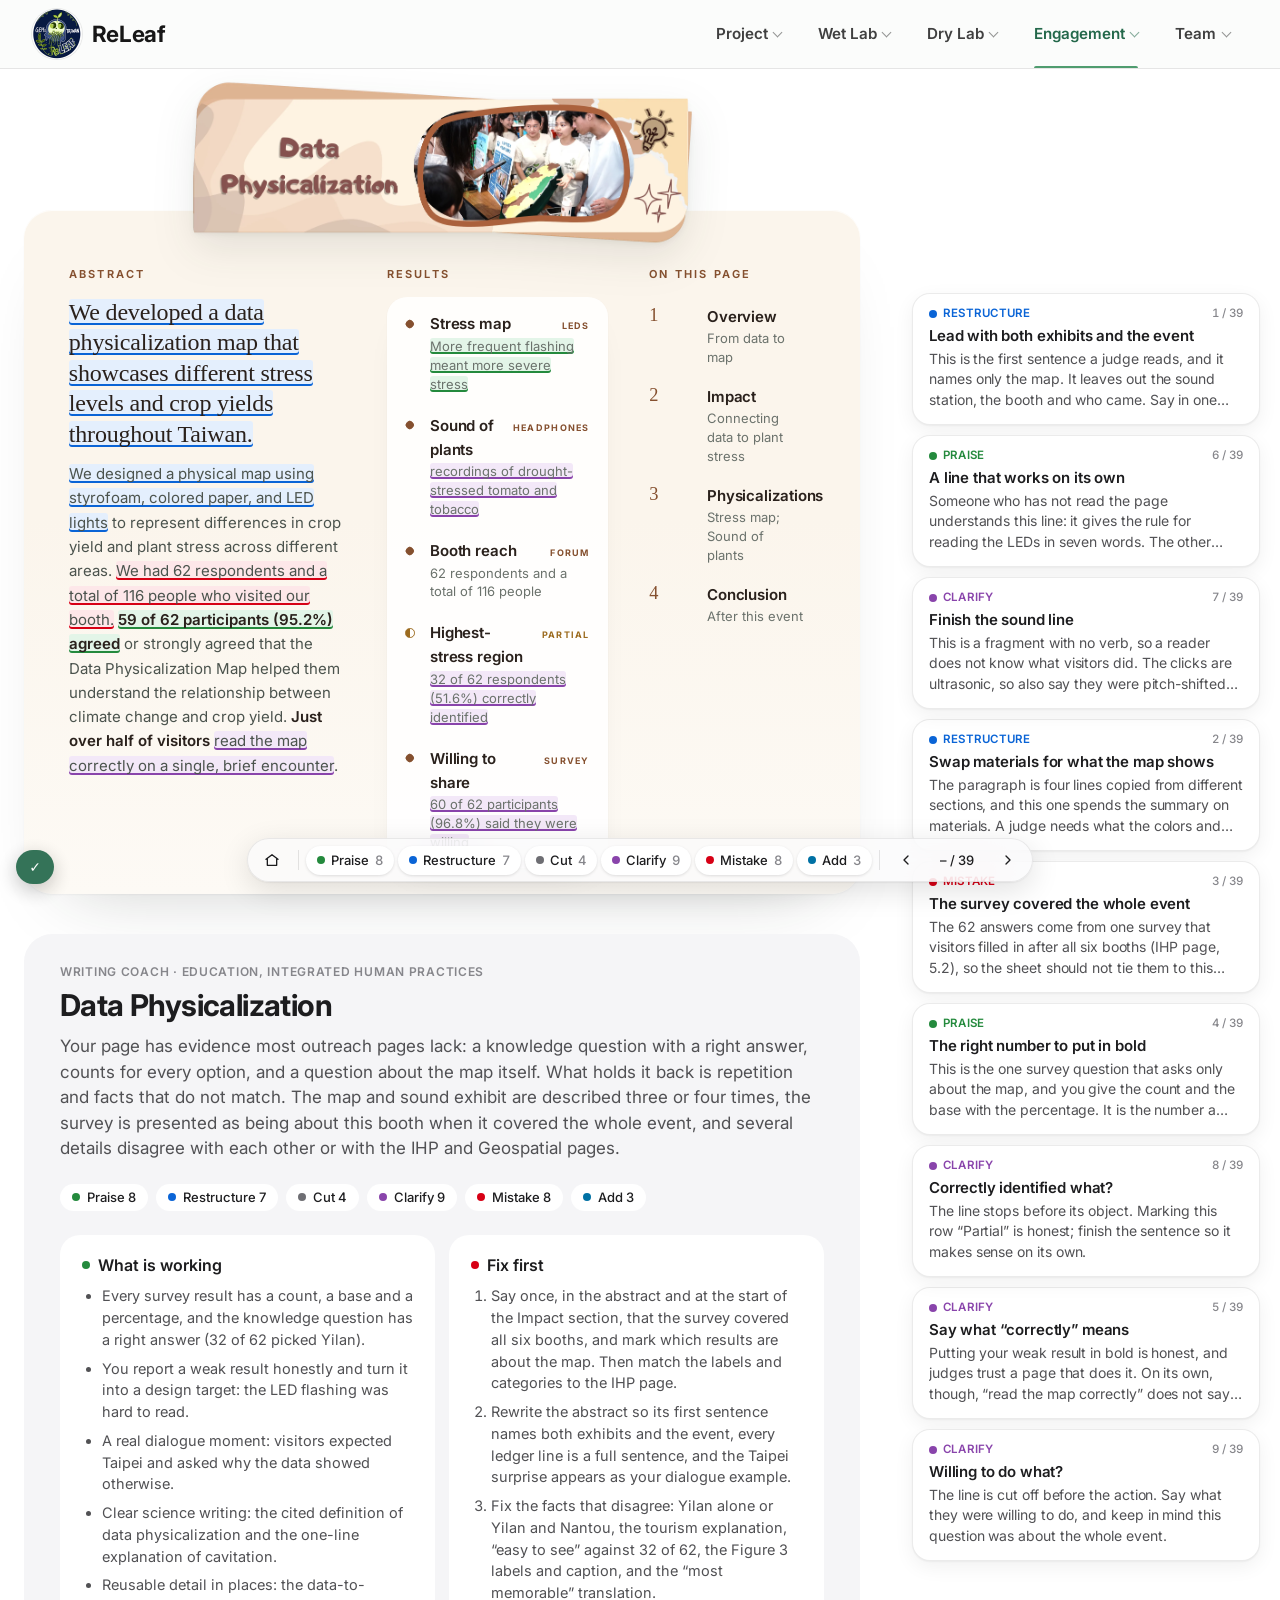
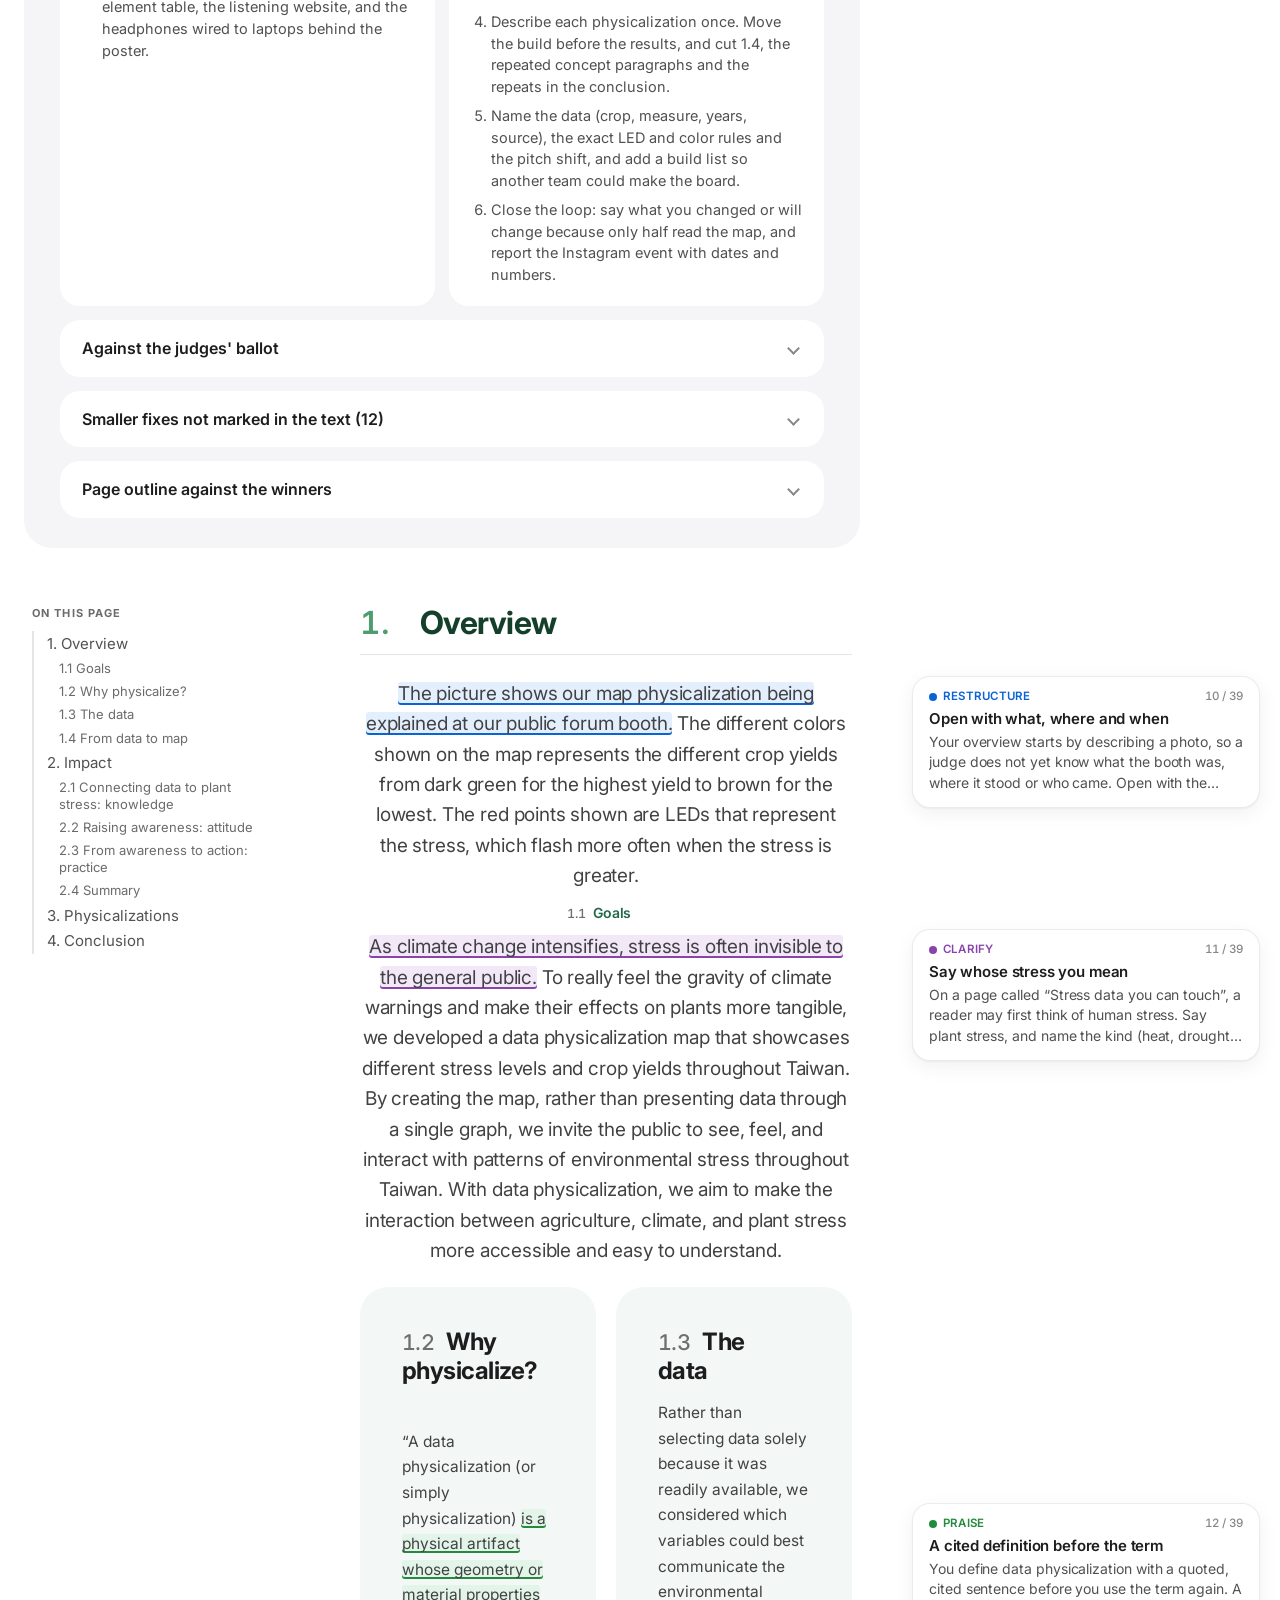
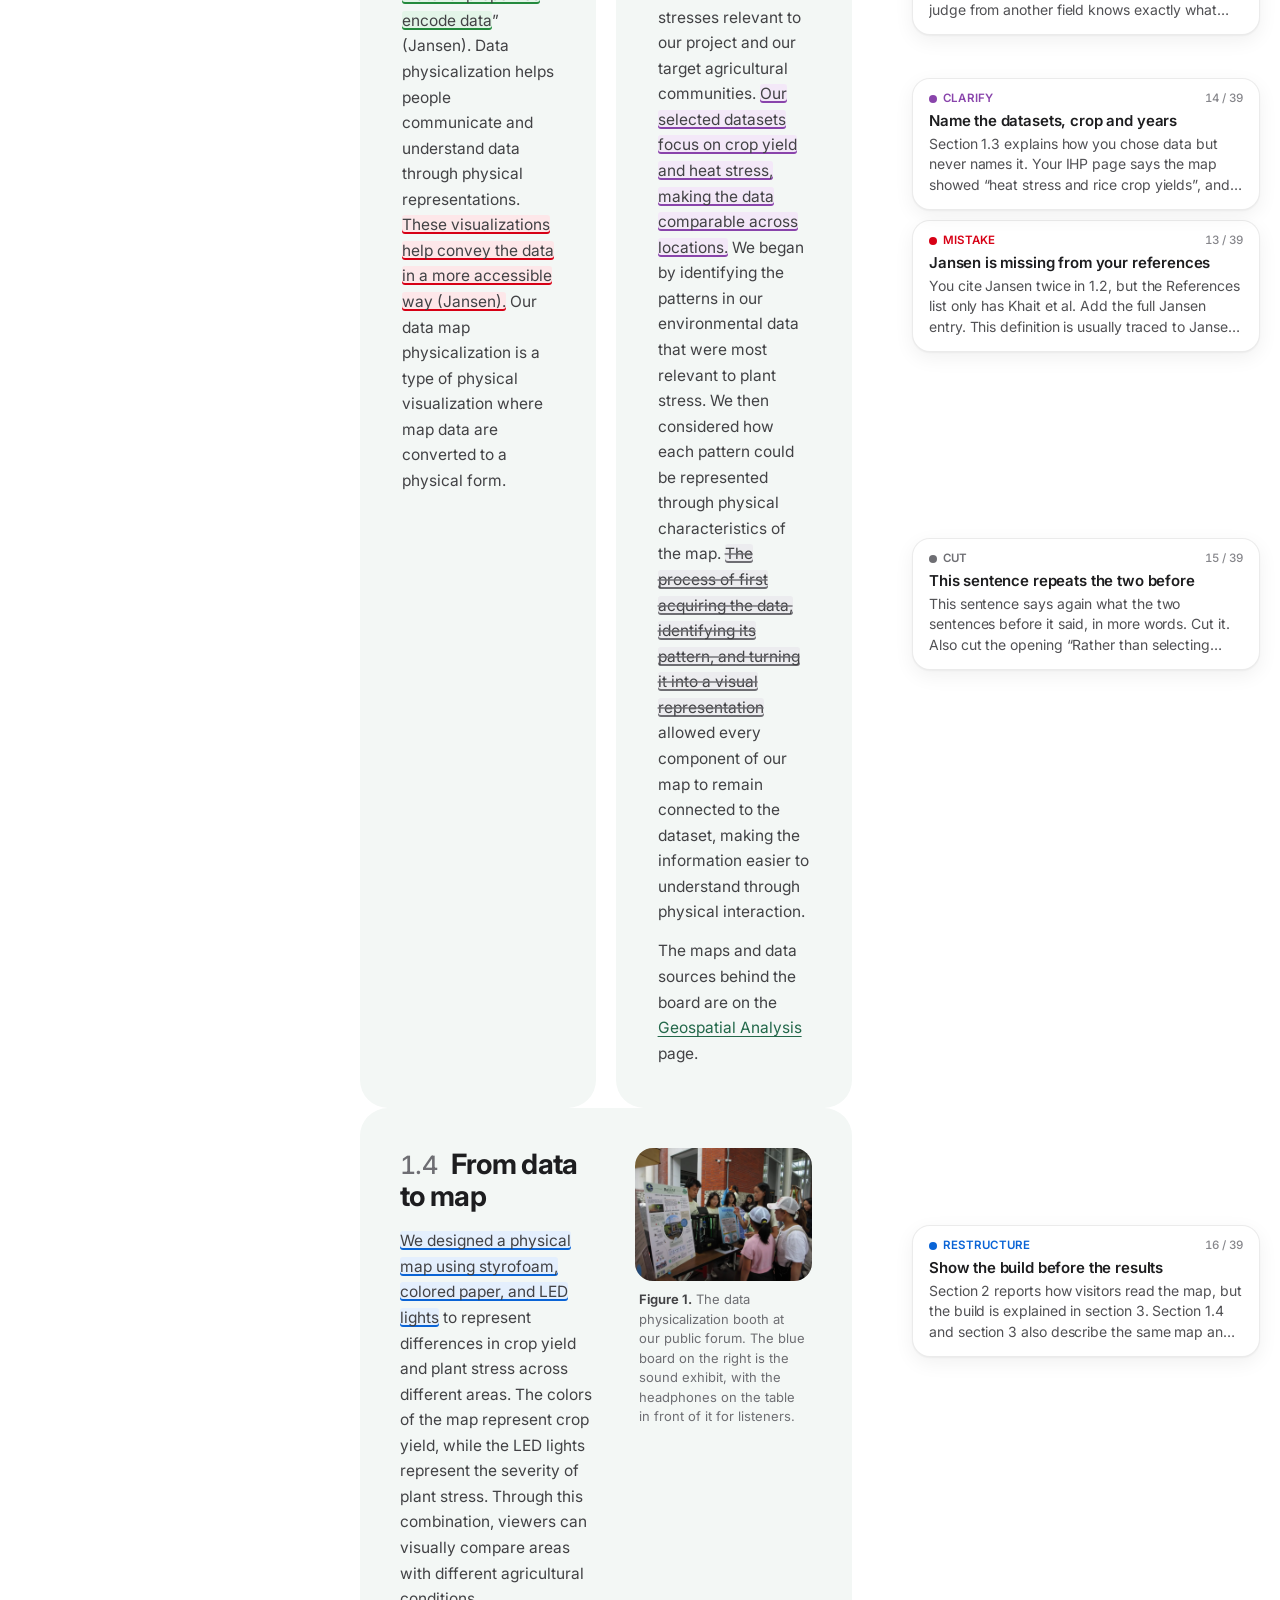
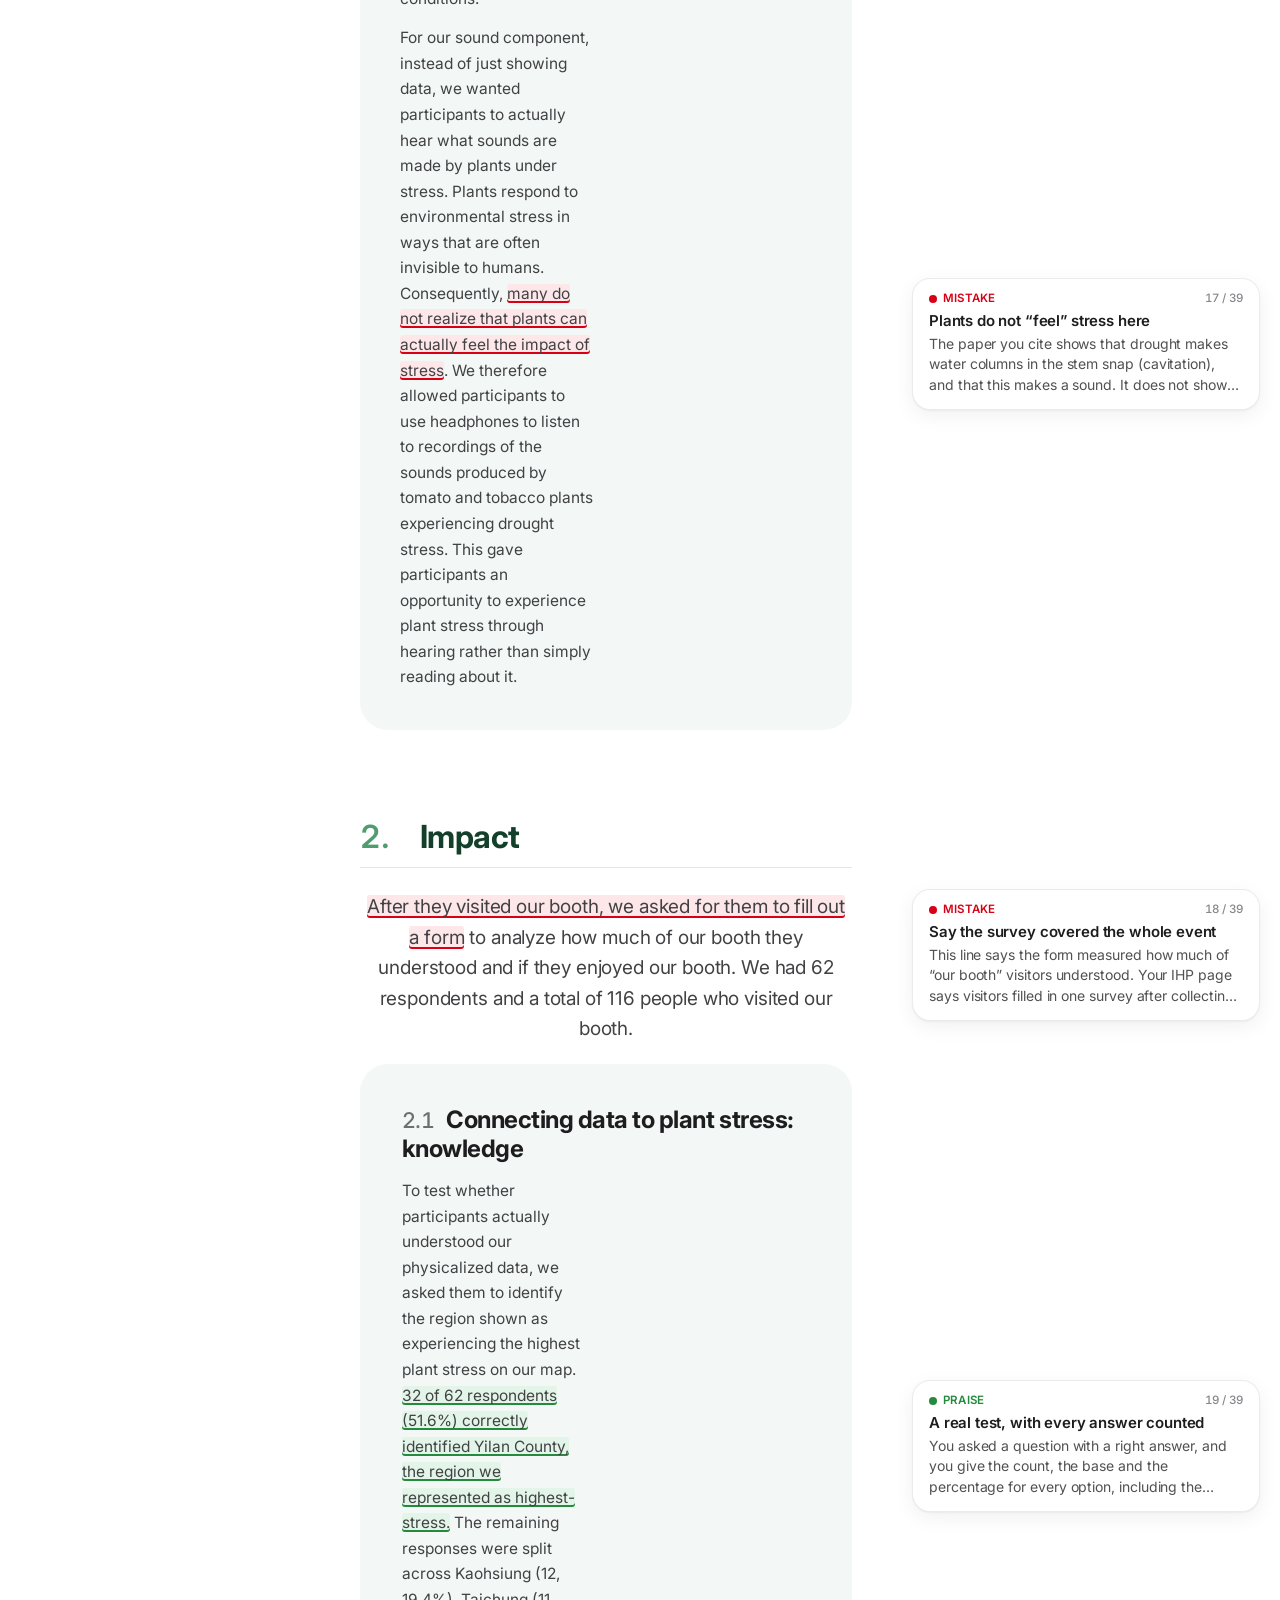
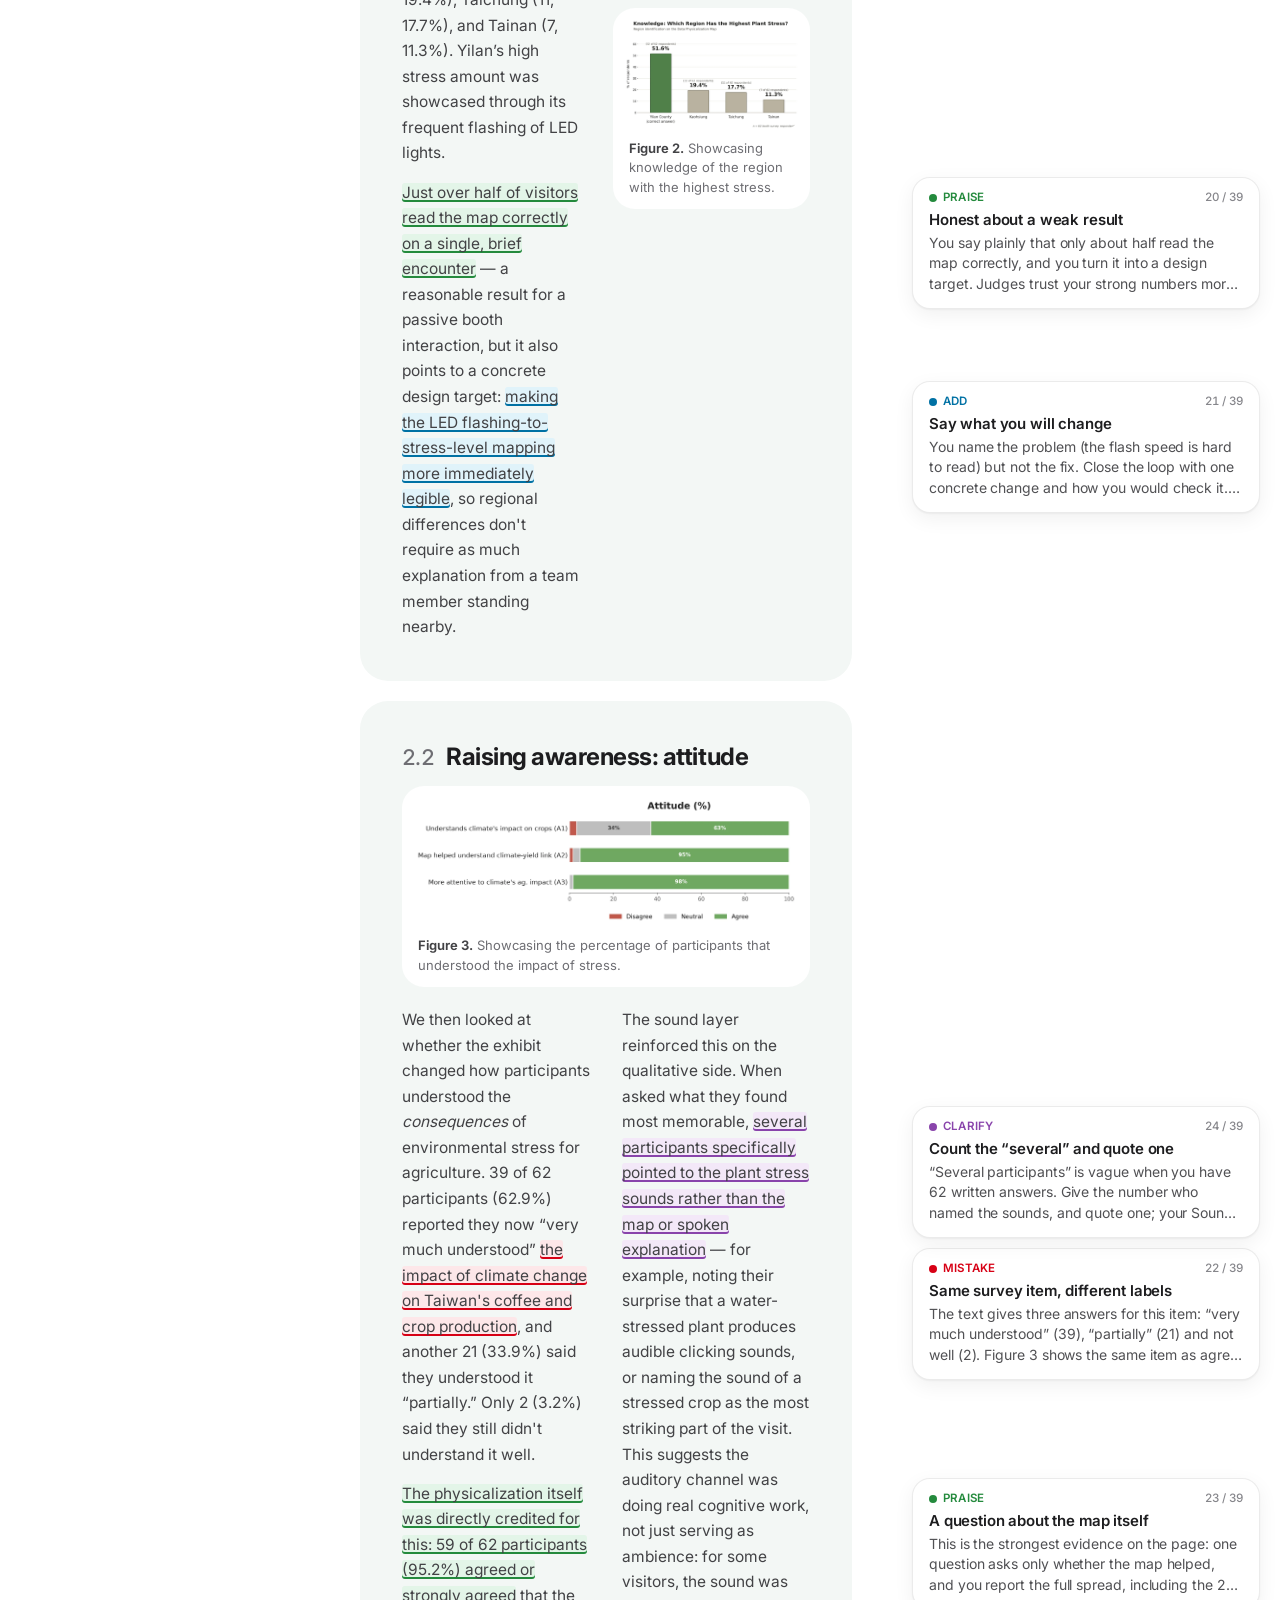
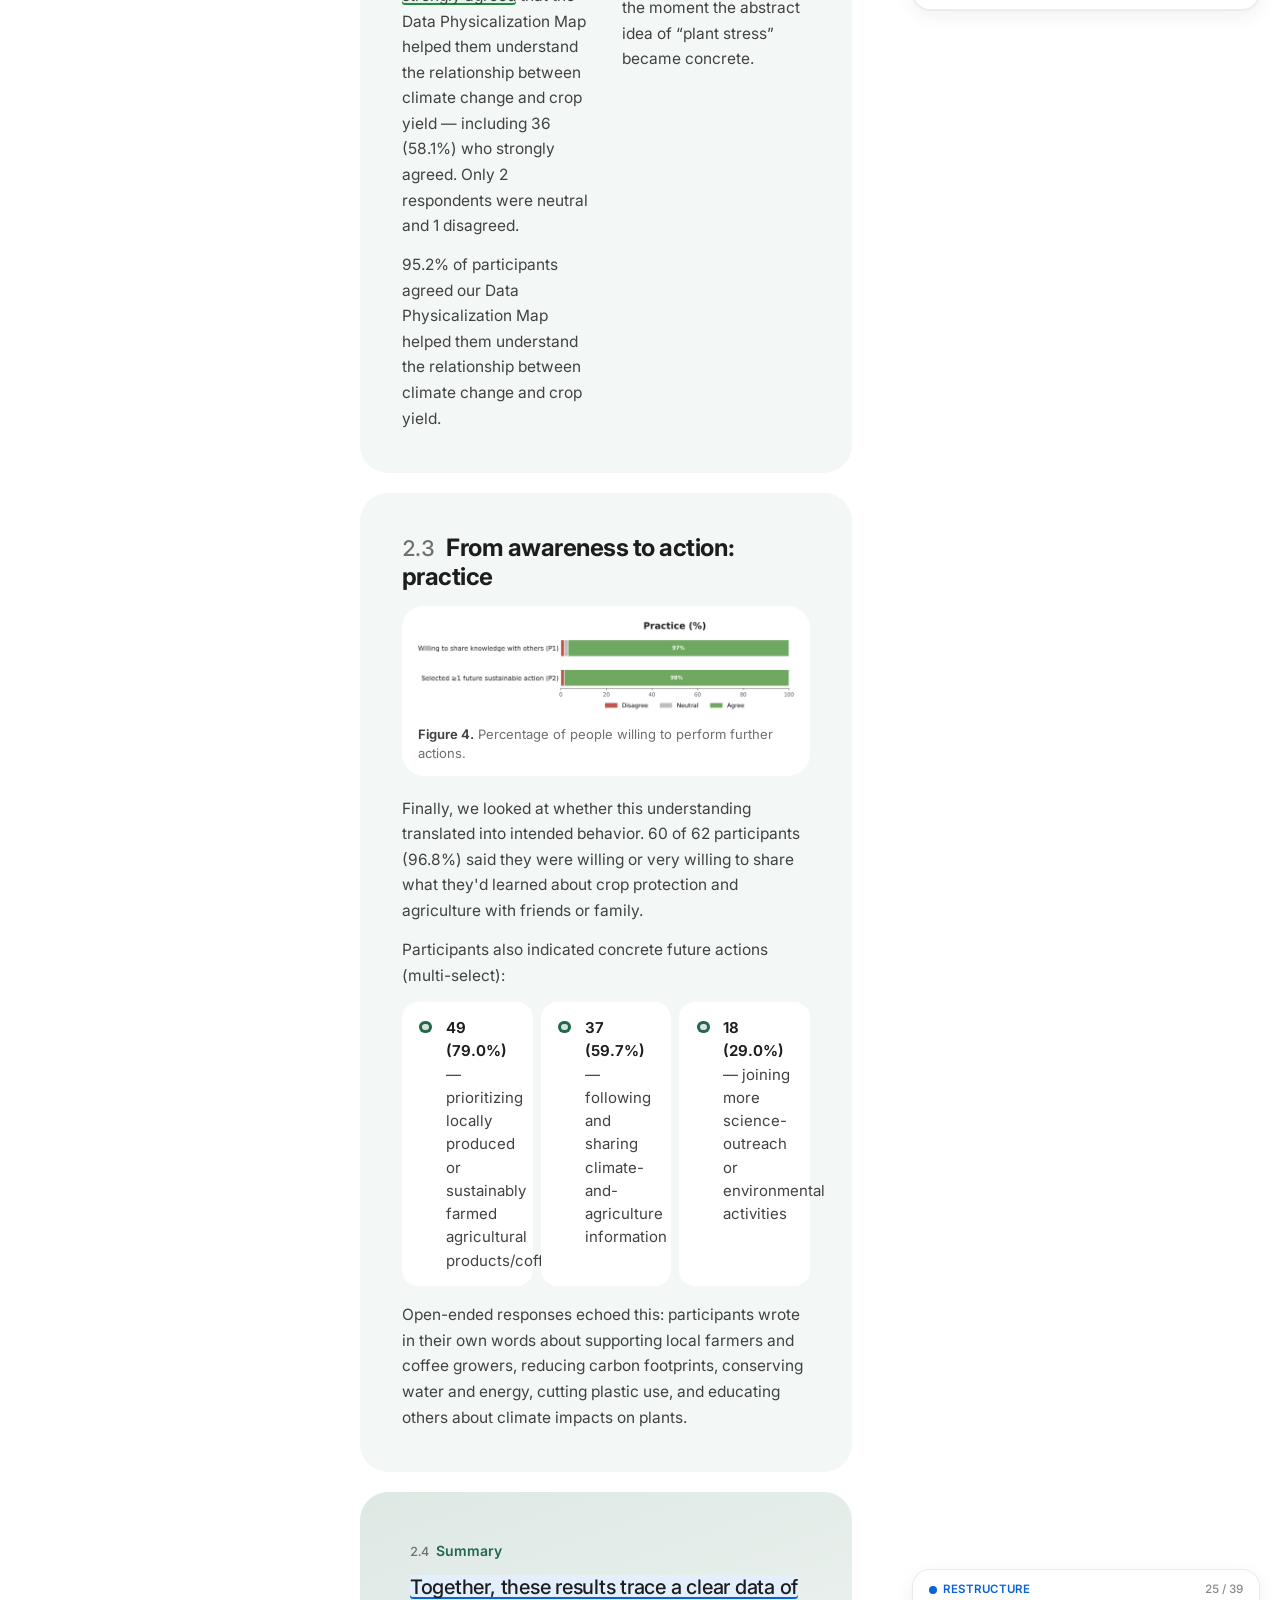
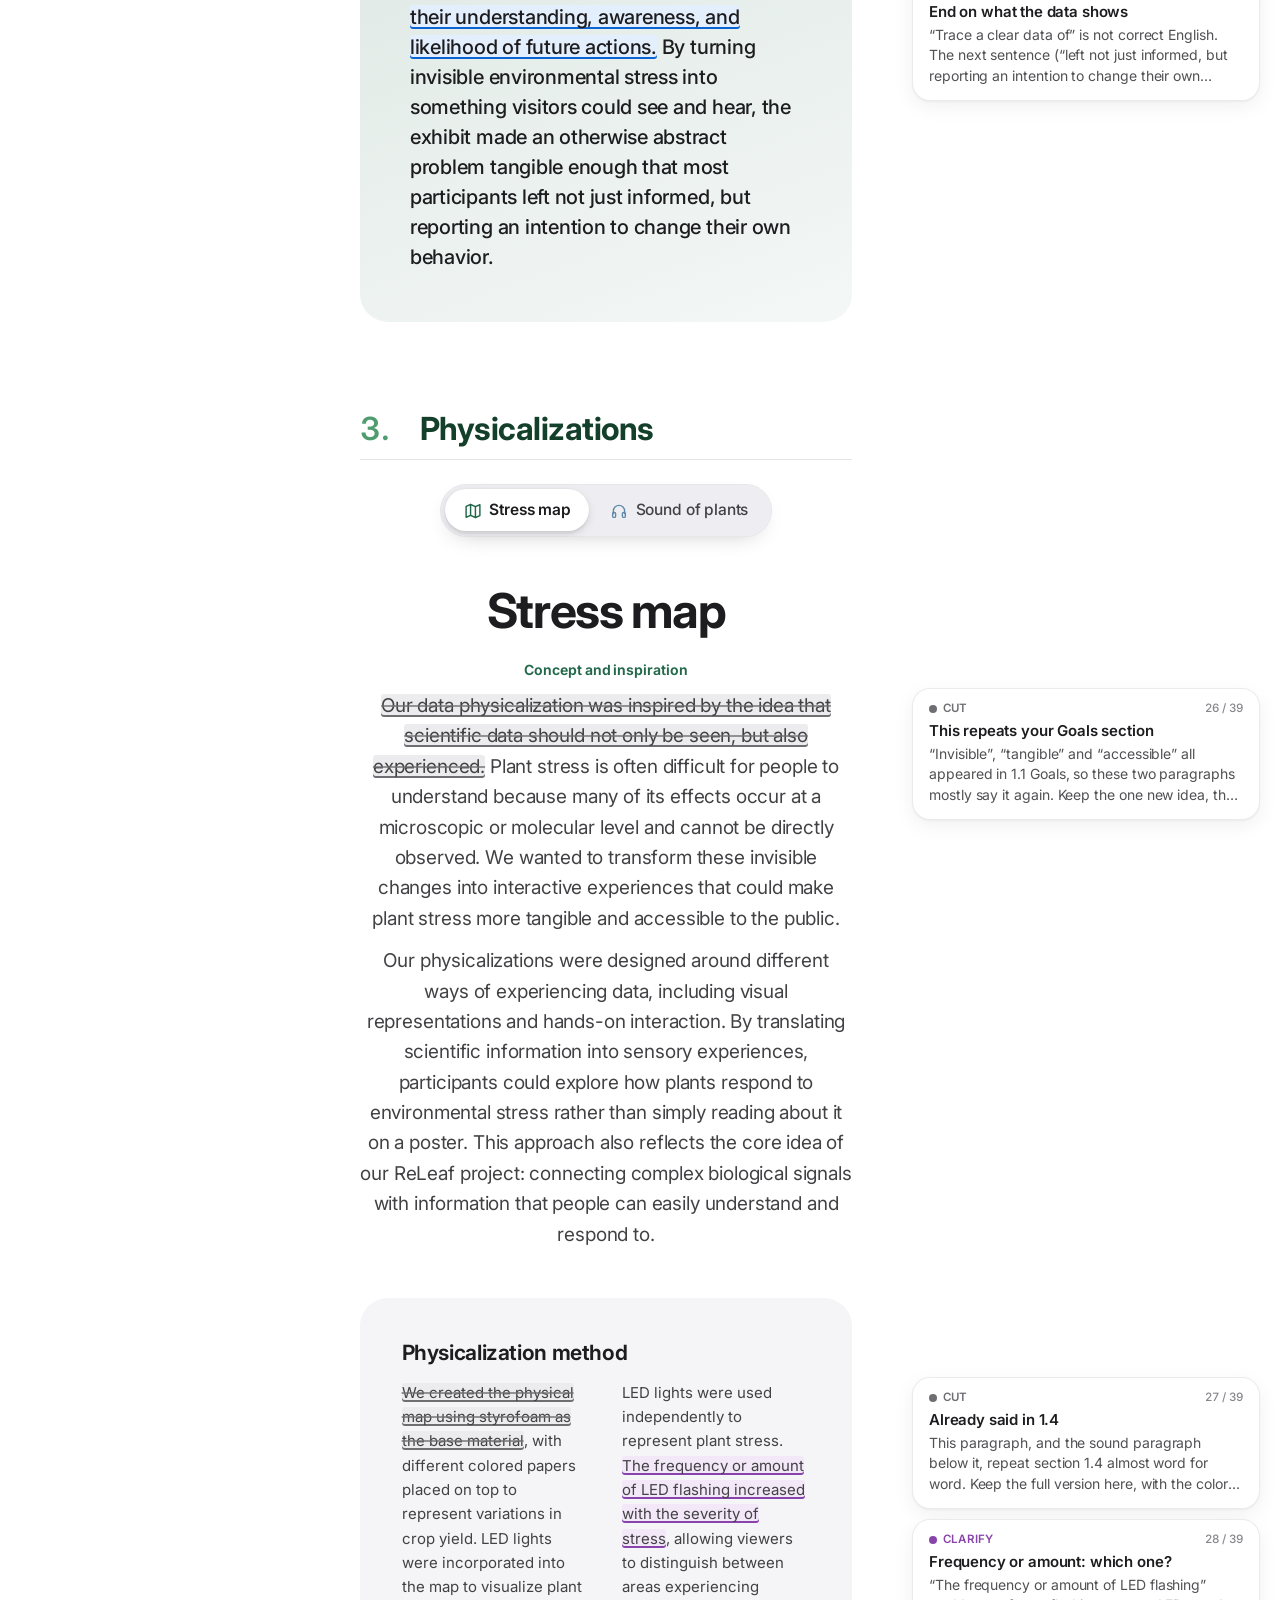
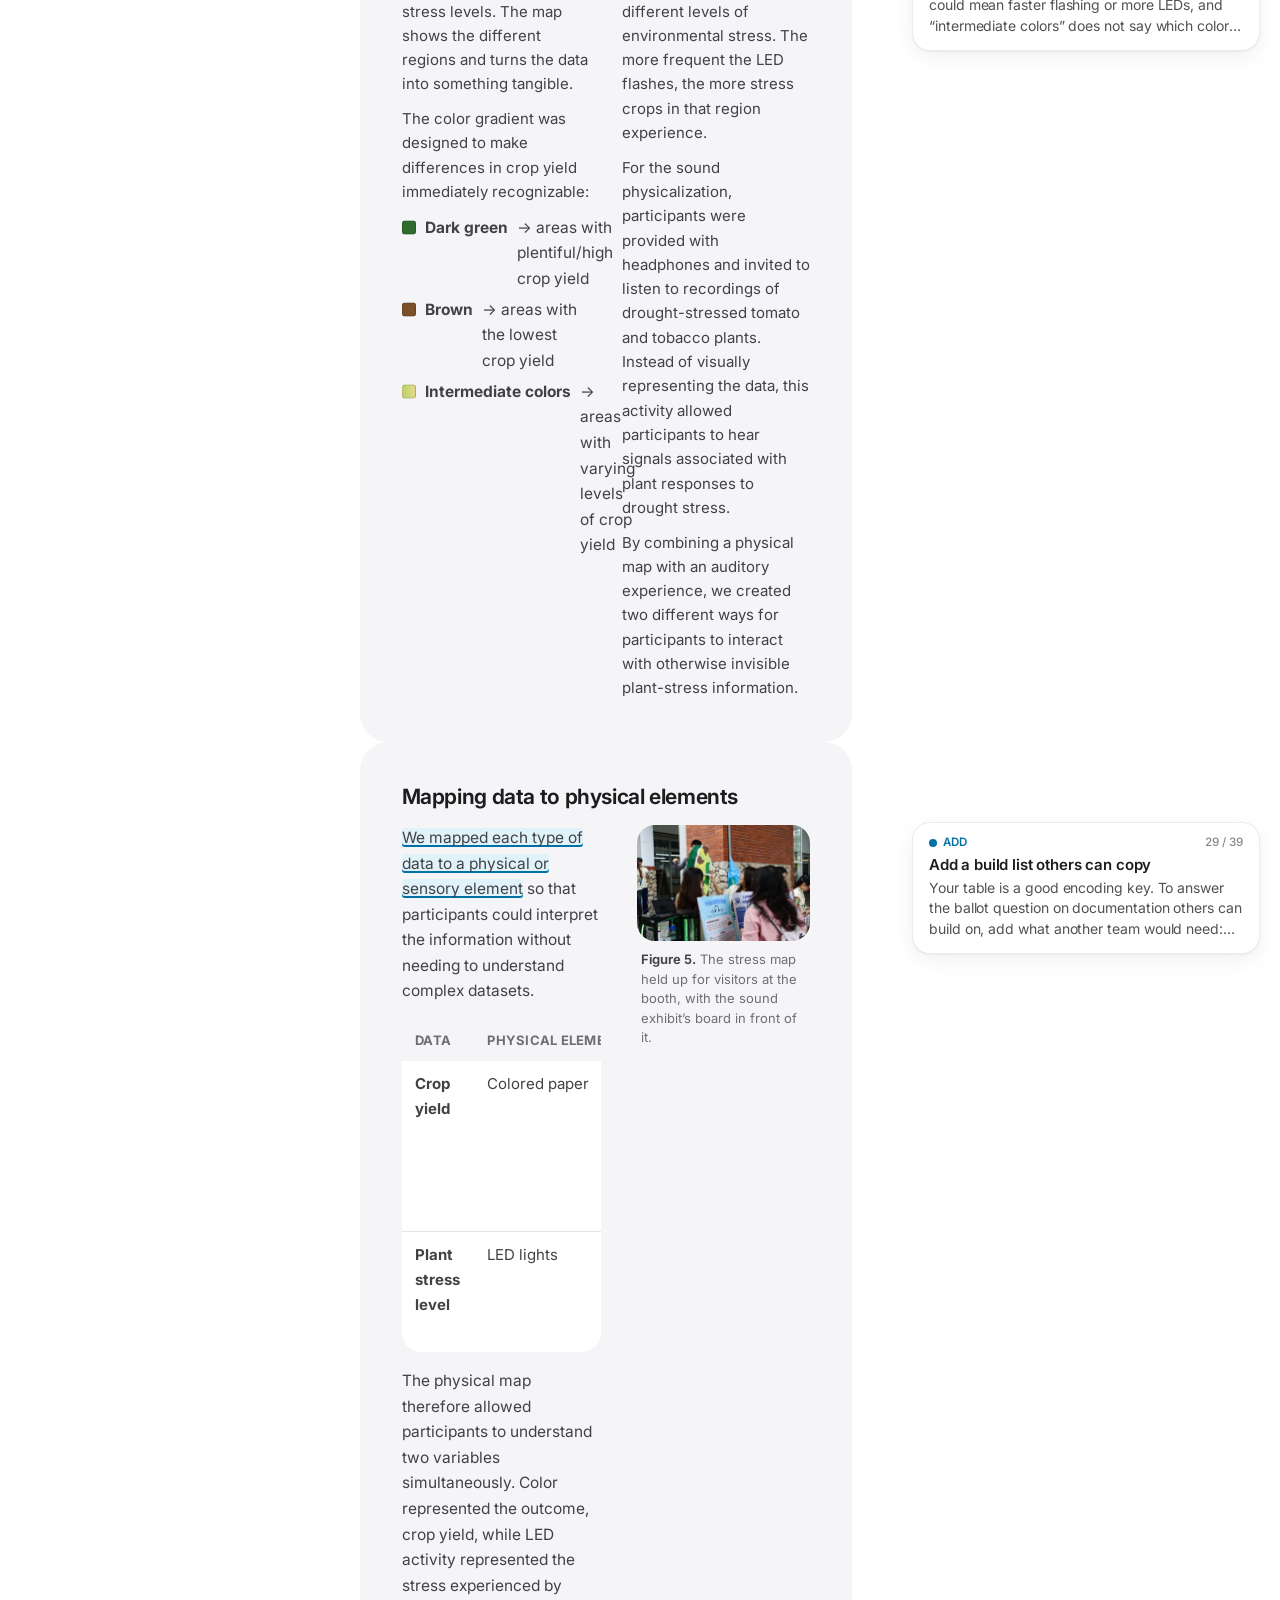
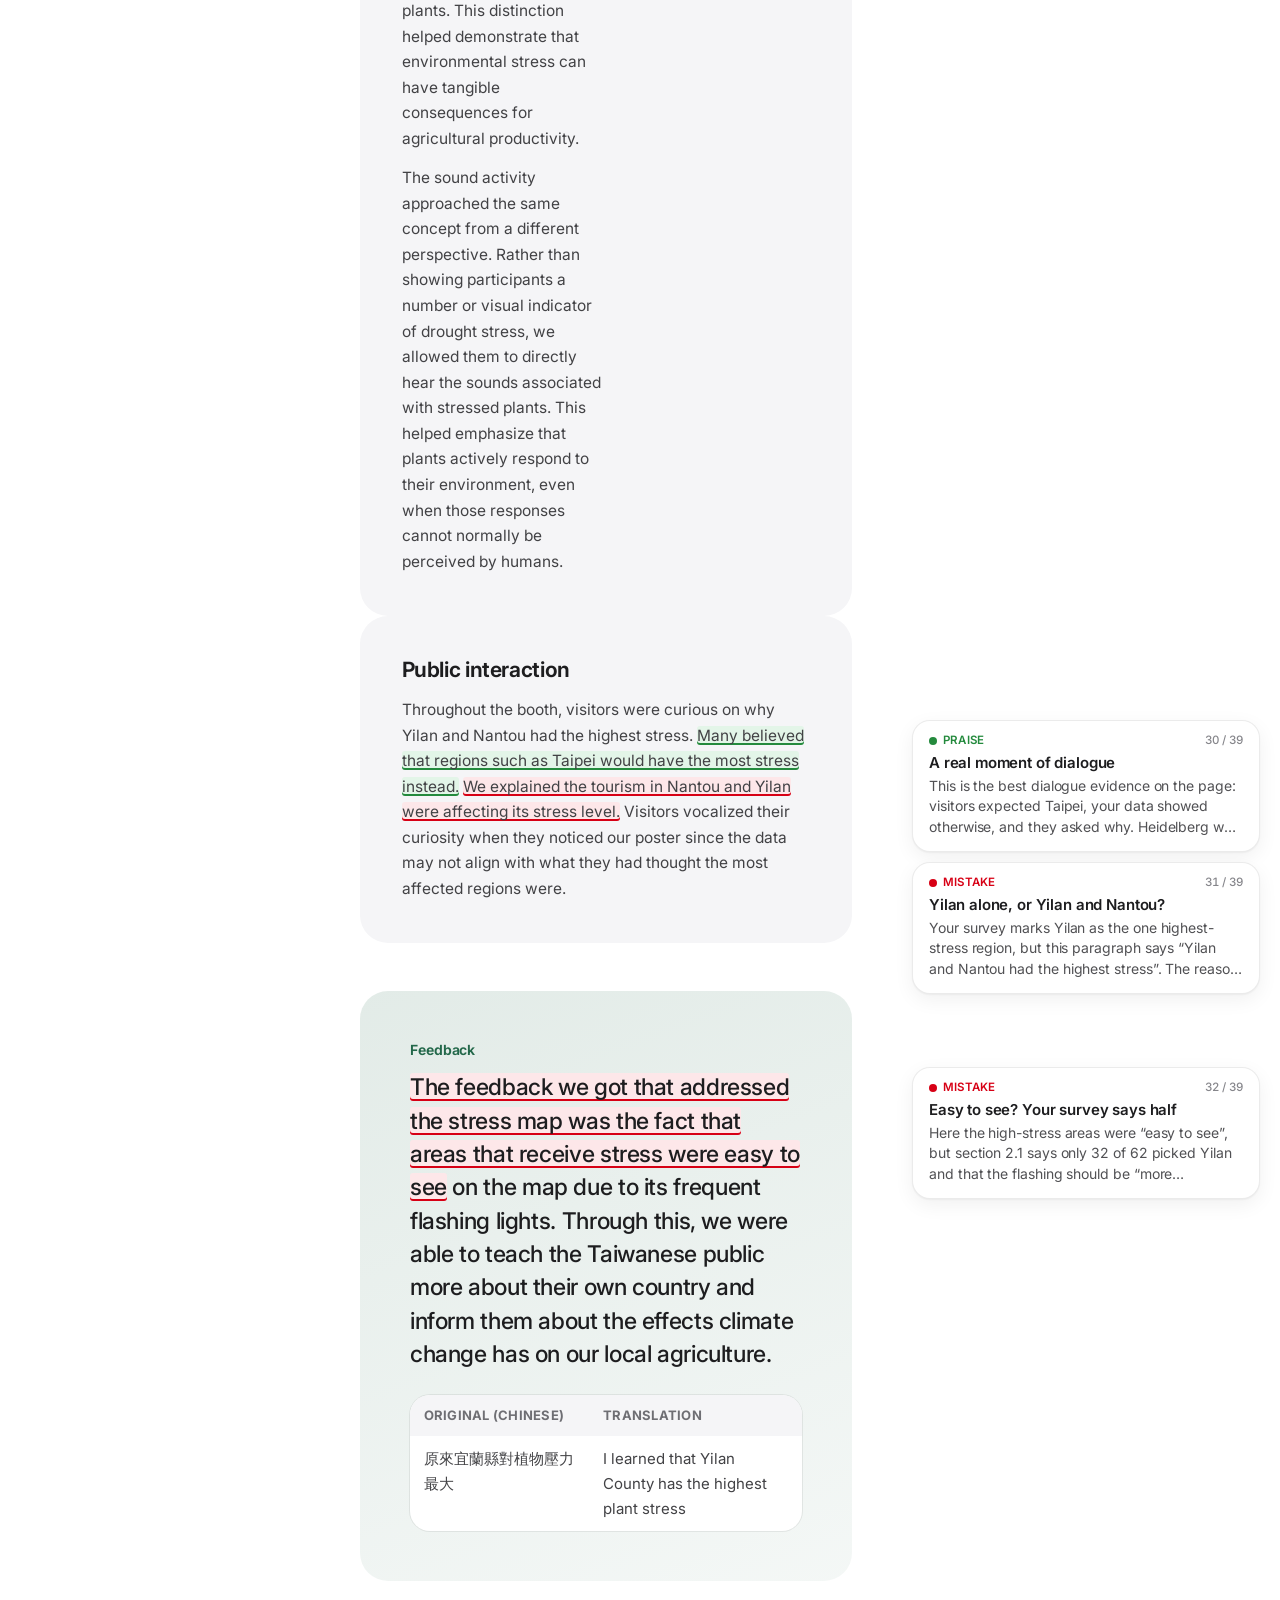
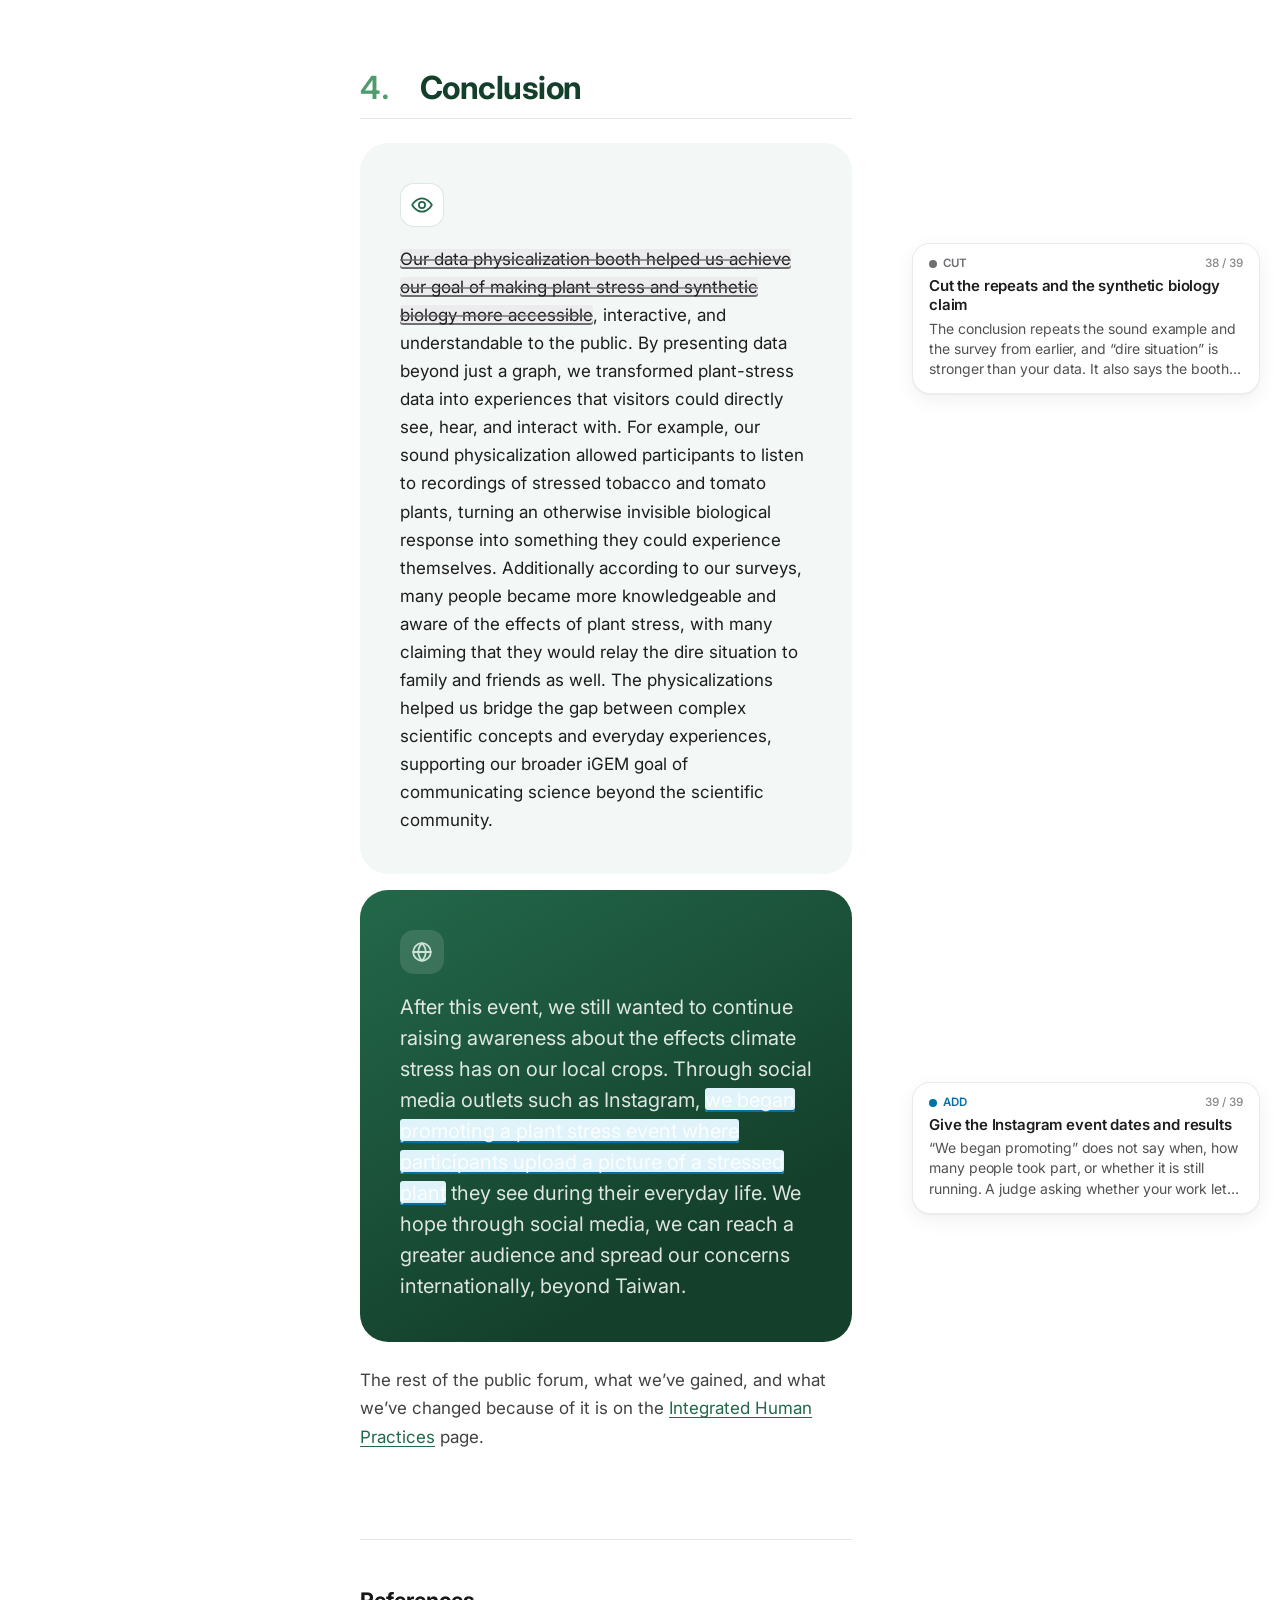
==== commit 90bb5548: "Sync with the wiki's banner and abstract pages (4b52192); notes on every abstract sheet - tools/sync" ====
--- a/docs/data-physicalization/index.html
+++ b/docs/data-physicalization/index.html
@@ -11,7 +11,9 @@
   <link rel="stylesheet" href="../assets/css/page.css" />
   <link rel="stylesheet" href="../assets/css/engage.css?v=1007s" />
   <link rel="stylesheet" href="physical.css?v=1007s" />
-  <link rel="stylesheet" href="../coach/coach.css?v=1008162359" />
+  <link rel="stylesheet" href="../assets/css/bannerhead.css?v=20261008g" />
+  <script src="../assets/js/bannerhead.js?v=20261008g" defer></script>
+  <link rel="stylesheet" href="../coach/coach.css?v=1008185328" />
 </head>
 <body class="engage dp">
 <!--
@@ -23,22 +25,45 @@
   <div id="site-nav" data-base="../" data-tab="engagement" data-page="data-physicalization"></div>
   <div class="sitenav-spacer"></div>
 
-  <header class="pagehead pagehead--hero">
-    <div class="pagehead__hero">
-      <picture>
-        <source type="image/webp" srcset="../assets/img/data-physicalization/hero-map-1400.webp" />
-        <img src="../assets/img/data-physicalization/hero-map-1400.jpg"
-             alt="The styrofoam stress map of Taiwan held up above the booth table. The island is surfaced in dark green, pale yellow-green and brown paper with small red LEDs pushed through it. A visitor points a rolled programme at the board while a student beside her looks up at it."
-             width="1400" height="788" fetchpriority="high" />
-      </picture>
-      <div class="pagehead__heroinner">
-        <p class="pagehead__eyebrow">
-          <a href="../">ReLeaf</a> <i>/</i> Engagement <i>/</i> Data Physicalization
-        </p>
-        <h1 class="pagehead__title">Data Physicalization</h1>
-      </div>
+  <header class="bannerhead bannerhead--rest" data-tab="engagement">
+    <h1 class="visually-hidden">Data Physicalization</h1>
+    <div class="bannerhead__art">
+      <img src="../assets/img/headers/data-physicalization.webp"
+           srcset="../assets/img/headers/data-physicalization-w1200.webp 1200w, ../assets/img/headers/data-physicalization.webp 2253w"
+           sizes="(max-width: 1280px) 100vw, 1280px"
+           alt="Data Physicalization. Team members in matching shirts explain a hand-made green and yellow relief map of Taiwan to visitors crowded around the booth table."
+           width="2253" height="748" fetchpriority="high" />
     </div>
   </header>
+
+  <section class="abstract abstract--sheet bannerhead" data-tab="engagement" aria-label="Summary">
+    <div class="abstract__inner">
+      <div class="abstract__story">
+        <h2 class="abs-kicker">Abstract</h2>
+        <p class="abstract__lead">We developed a data physicalization map that showcases different stress levels and crop yields throughout Taiwan.</p>
+        <p class="abstract__body">We designed a physical map using styrofoam, colored paper, and LED lights to represent differences in crop yield and plant stress across different areas. We had 62 respondents and a total of 116 people who visited our booth. <strong>59 of 62 participants (95.2%) agreed</strong> or strongly agreed that the Data Physicalization Map helped them understand the relationship between climate change and crop yield. <strong>Just over half of visitors</strong> read the map correctly on a single, brief encounter.</p>
+      </div>
+      <div class="abstract__outcomes">
+        <h2 class="abs-kicker">Results</h2>
+        <ul class="abs-ledger">
+          <li><a class="st-key" href="#stress-map"><i></i><span class="abs-ledger__name">Stress map</span><span class="abs-st">LEDs</span><span class="abs-ledger__text">More frequent flashing meant more severe stress</span></a></li>
+          <li><a class="st-key" href="#sound-of-plants"><i></i><span class="abs-ledger__name">Sound of plants</span><span class="abs-st">Headphones</span><span class="abs-ledger__text">recordings of drought-stressed tomato and tobacco</span></a></li>
+          <li><a class="st-key" href="#impact"><i></i><span class="abs-ledger__name">Booth reach</span><span class="abs-st">Forum</span><span class="abs-ledger__text">62 respondents and a total of 116 people</span></a></li>
+          <li><a class="st-partial" href="#knowledge"><i></i><span class="abs-ledger__name">Highest-stress region</span><span class="abs-st">Partial</span><span class="abs-ledger__text">32 of 62 respondents (51.6%) correctly identified</span></a></li>
+          <li><a class="st-key" href="#practice"><i></i><span class="abs-ledger__name">Willing to share</span><span class="abs-st">Survey</span><span class="abs-ledger__text">60 of 62 participants (96.8%) said they were willing</span></a></li>
+        </ul>
+      </div>
+      <nav class="abs-map" aria-label="Page sections">
+        <h2 class="abs-kicker">On this page</h2>
+        <ol>
+          <li><a href="#overview"><span class="abs-map__no">1</span><span class="abs-map__name">Overview</span><span class="abs-map__text">From data to map</span></a></li>
+          <li><a href="#impact"><span class="abs-map__no">2</span><span class="abs-map__name">Impact</span><span class="abs-map__text">Connecting data to plant stress</span></a></li>
+          <li><a href="#physicalizations"><span class="abs-map__no">3</span><span class="abs-map__name">Physicalizations</span><span class="abs-map__text">Stress map; Sound of plants</span></a></li>
+          <li><a href="#conclusion"><span class="abs-map__no">4</span><span class="abs-map__name">Conclusion</span><span class="abs-map__text">After this event</span></a></li>
+        </ol>
+      </nav>
+    </div>
+  </section>
 
   <div class="pagewrap">
     <details class="toc" open>
@@ -409,7 +434,6 @@
           <li><a href="../team/">Members</a></li>
           <li><a href="../attributions/">Attribution</a></li>
           <li><a href="../milestone/">Milestone</a></li>
-          <li><a href="../gallery/">Gallery</a></li>
           </ul>
         </div>
       <div class="footer2__legal">
@@ -425,7 +449,7 @@
   <script src="../assets/js/nav.js" fetchpriority="high"></script>
   <script src="../assets/js/page.js" fetchpriority="high"></script>
   <script src="../assets/js/engage.js?v=1007s"></script>
-  <script src="../coach/data/data-physicalization.js?v=1008162359"></script>
-  <script src="../coach/coach.js?v=1008162359"></script>
+  <script src="../coach/data/data-physicalization.js?v=1008185328"></script>
+  <script src="../coach/coach.js?v=1008185328"></script>
 </body>
 </html>
--- a/docs/assets/css/bannerhead.css
+++ b/docs/assets/css/bannerhead.css
@@ -0,0 +1,240 @@
+/* =============================================================================
+   ReLeaf: student banner header and page abstract
+   -----------------------------------------------------------------------------
+   The banner is a drawing the students made for each page: the page name, a
+   photograph in a rounded frame, and the colour of the nav tab the page hangs
+   under. The <h1> is still on the page for screen readers and the contents
+   rail; it is hidden because the drawing already says the name.
+
+   Under it, the abstract: what a judge needs from the page before the first
+   scroll. Markup is written by the build script (build_abs.py in the session
+   that made this), one JSON per page.
+
+   Colours come from the banners themselves, one set per nav tab, selected by
+   data-tab. --bh-label is the deep colour darkened until small capitals on
+   the paper pass 4.5:1.
+   ========================================================================== */
+
+.bannerhead {
+  --bh-max:   1400px;    /* one frame on every page, whatever the page's own --max */
+  --bh-fill:  #c8d5ba;   /* the banner's pale ground */
+  --bh-deep:  #4a7c59;   /* the offset shape behind the banner */
+  --bh-label: #3d6a4b;   /* small capitals and numbers on the paper */
+  background: var(--white);
+}
+.bannerhead[data-tab="project"]    { --bh-fill: #fae1e5; --bh-deep: #d65a86; --bh-label: #a3375f; }
+.bannerhead[data-tab="drylab"]     { --bh-fill: #c0d6df; --bh-deep: #516c77; --bh-label: #3f5a66; }
+.bannerhead[data-tab="engagement"] { --bh-fill: #fef3e2; --bh-deep: #aa6f4e; --bh-label: #85502f; }
+.bannerhead[data-tab="team"]       { --bh-fill: #ffecaf; --bh-deep: #d99a1e; --bh-label: #845c0f; }
+
+/* The drawing's outside is transparent, so the sheet below can slide up under
+   its bottom edge; z-index keeps the drawing on top.                         */
+.bannerhead__art {
+  position: relative; z-index: 1;
+  max-width: var(--bh-max);
+  margin: 0 auto;
+  padding: var(--sp-3) var(--sp-3) 0;
+}
+@media (min-width: 640px) { .bannerhead__art { padding: var(--sp-4) var(--sp-5) 0; } }
+.bannerhead__art img { display: block; width: 100%; height: auto; }
+
+.abstract { font-size: var(--text-base); line-height: 1.6; color: var(--gray-700); }
+.abstract p { margin: 0; }
+.abstract a { color: inherit; }
+.abstract strong { font-weight: 650; color: var(--black); }
+
+/* ---- the sheet -------------------------------------------------------------
+   The banner and its abstract fit one laptop window together (1440 × 800 of
+   page, after the browser's own bars), so a judge has the page's argument
+   before the first scroll.
+
+   The drawing's width is set by the window's height: what is left after the
+   nav and the abstract (--abs-h), times the drawing's aspect ratio (--ar).
+   It is centred on a sheet of paper the full width of the page, and its
+   bottom edge overlaps the sheet so the two read as one object.
+
+   The abstract is three columns: the page's message, its outcomes, and a map
+   of its sections numbered as the page numbers them.
+
+   The serif is whatever book face the reader already has (Iowan Old Style on
+   a Mac, Palatino on Windows). Nothing is fetched, so the iGEM rule on
+   outside requests holds.                                                   */
+
+.bannerhead {
+  --serif: "Iowan Old Style", "Palatino Linotype", Palatino, "Book Antiqua", Georgia, serif;
+  --paper: #f3f6ee;
+  --paper-2: #fafbf8;
+  --ink-1: #1d2620;
+  --ink-2: #4b534d;
+  --ink-3: #6b726c;
+  --ar: 3.012;                     /* 2253 / 748; description's drawing is 2.734 */
+  --abs-h: 27rem;                  /* the abstract's height on a laptop */
+  --bw: max(32rem, calc((100svh - var(--nav-h, 68px) - var(--abs-h)) * var(--ar)));
+}
+/* narrower laptops wrap the abstract onto more lines, so the drawing gives way */
+@media (max-width: 1360px) { .bannerhead { --abs-h: 29.5rem; } }
+.bannerhead[data-tab="project"]    { --paper: #fbf1f3; --paper-2: #fdf9fa; --ink-1: #2a1d22; }
+.bannerhead[data-tab="drylab"]     { --paper: #eef4f6; --paper-2: #f9fbfc; --ink-1: #1b252a; }
+.bannerhead[data-tab="engagement"] { --paper: #fbf5ec; --paper-2: #fdfaf5; --ink-1: #2a211c; }
+.bannerhead[data-tab="team"]       { --paper: #fdf6dc; --paper-2: #fefcf2; --ink-1: #2a2416; }
+
+.bannerhead--rest .bannerhead__art { padding-top: var(--sp-2); }
+.bannerhead--rest .bannerhead__art img {
+  width: min(100%, var(--bw));
+  margin: 0 auto;
+  filter: drop-shadow(0 16px 20px rgb(29 38 32 / .10)) drop-shadow(0 2px 3px rgb(29 38 32 / .06));
+}
+
+/* same box as .bannerhead__art, so a percentage here is of the same width */
+.abstract--sheet { max-width: var(--bh-max); margin: 0 auto; padding: 0 var(--sp-3); }
+@media (min-width: 640px) { .abstract--sheet { padding: 0 var(--sp-5); } }
+
+.abstract--sheet .abstract__inner {
+  --overlap: calc(min(100%, var(--bw)) * .07);
+  margin-top: calc(-1 * var(--overlap));
+  padding: calc(var(--overlap) + clamp(1rem, .6rem + .8vw, 1.5rem)) clamp(1.25rem, .4rem + 3vw, 3.5rem) clamp(1.25rem, .8rem + 1vw, 2rem);
+  background: linear-gradient(180deg, var(--paper) 0%, var(--paper) 45%, var(--paper-2) 100%);
+  border-radius: 28px;
+  box-shadow:
+    inset 0 1px 0 rgb(255 255 255 / .8),
+    0 1px 2px rgb(29 38 32 / .04),
+    0 36px 70px -46px rgb(29 38 32 / .26);
+  display: grid;
+  gap: 2rem;
+  grid-template-columns: minmax(0, 1fr);
+}
+@media (min-width: 760px) {
+  .abstract--sheet .abstract__inner { grid-template-columns: repeat(2, minmax(0, 1fr)); column-gap: 2.5rem; }
+  .abstract--sheet .abstract__story { grid-column: 1 / -1; }
+}
+@media (min-width: 1120px) {
+  .abstract--sheet .abstract__inner { grid-template-columns: minmax(0, 5fr) minmax(0, 4fr) minmax(0, 3fr); column-gap: clamp(2rem, .5rem + 2.6vw, 3.5rem); }
+  .abstract--sheet .abstract__story { grid-column: auto; }
+  /* a page with no sections to map (Attribution): two columns */
+  .abstract--sheet .abstract__inner--nomap { grid-template-columns: minmax(0, 6fr) minmax(0, 5fr); }
+}
+@media (min-width: 760px) and (max-width: 1119px) {
+  .abstract--sheet .abstract__inner--nomap .abstract__story { grid-column: 1 / -1; }
+}
+
+/* small capitals that name each column */
+.abs-kicker {
+  margin: 0 0 .85rem;
+  font-size: .6875rem;
+  font-weight: 650;
+  letter-spacing: .2em;
+  text-transform: uppercase;
+  color: var(--bh-label);
+}
+
+/* the message: one sentence in the serif, one short paragraph under it */
+.abstract--sheet .abstract__lead {
+  margin: 0;
+  max-width: 40ch;
+  font-family: var(--serif);
+  font-size: clamp(1.22rem, .95rem + .7vw, 1.5rem);
+  font-weight: 400;
+  line-height: 1.27;
+  letter-spacing: -.008em;
+  color: var(--ink-1);
+  text-wrap: balance;
+}
+.abstract--sheet .abstract__lead em { font-style: italic; }
+.abstract--sheet .abstract__body {
+  margin: .8rem 0 0;
+  max-width: 66ch;
+  font-size: .9375rem;
+  line-height: 1.62;
+  color: var(--ink-2);
+  text-wrap: pretty;
+}
+.abstract--sheet .abstract__body strong { font-weight: 620; color: var(--ink-1); }
+
+/* outcomes: one white card, one row each, a mark for how it went */
+.abs-ledger {
+  list-style: none; margin: 0;
+  padding: .35rem;
+  background: rgb(255 255 255 / .85);
+  border-radius: 20px;
+  box-shadow: 0 1px 2px rgb(29 38 32 / .05), 0 16px 36px -26px rgb(29 38 32 / .22);
+}
+.abs-ledger a {
+  display: grid;
+  grid-template-columns: 1rem minmax(0, 1fr) auto;
+  align-items: baseline;
+  gap: .05rem .55rem;
+  padding: .6rem .8rem .65rem;
+  border-radius: 14px;
+  text-decoration: none; color: inherit;
+  transition: background-color .25s ease;
+}
+.abs-ledger a:hover, .abs-ledger a:focus-visible { background: var(--paper); }
+.abs-ledger__name { font-size: .9375rem; font-weight: 620; letter-spacing: -.006em; color: var(--ink-1); }
+.abs-ledger__text { grid-column: 2 / -1; font-size: .8125rem; line-height: 1.45; color: var(--ink-3); }
+
+/* status: a glyph that still reads in greyscale, and the word at the right */
+.abs-st {
+  font-size: .5625rem; font-weight: 700;
+  letter-spacing: .14em;
+  text-transform: uppercase;
+  color: var(--st);
+  white-space: nowrap;
+}
+.abs-ledger a > i {
+  position: relative; align-self: start;
+  width: .6rem; height: .6rem; margin-top: .42rem;
+  border-radius: 50%;
+  border: 1.5px solid var(--st);
+}
+.st-worked  { --st: #2f6b4a; } .st-worked  > i { background: var(--st); }
+.st-partial { --st: #9c6b1f; } .st-partial > i { background: linear-gradient(90deg, var(--st) 50%, transparent 50%); }
+.st-none    { --st: #767c77; }
+.st-void    { --st: #a3452c; } .st-void > i::after { content: ""; position: absolute; left: 50%; top: -2px; bottom: -2px; width: 1.5px; margin-left: -.75px; background: var(--st); transform: rotate(45deg); }
+.st-open    { --st: #47627a; } .st-open > i { border-style: dotted; border-width: 2px; }
+/* an item that is not a test result: a small diamond in the tab's colour */
+.st-key     { --st: var(--bh-label); } .st-key > i { border-radius: 1.5px; background: var(--st); transform: rotate(45deg) scale(.82); }
+
+/* the page's own sections, numbered as the page numbers them */
+.abs-map ol { list-style: none; margin: 0; padding: 0; display: grid; gap: .1rem; }
+.abs-map a {
+  display: grid;
+  grid-template-columns: 3.6rem minmax(0, 1fr);
+  padding: .5rem .7rem .55rem .55rem;
+  margin-left: -.55rem;
+  border-radius: 12px;
+  text-decoration: none; color: inherit;
+  transition: background-color .25s ease;
+}
+.abs-map a:hover, .abs-map a:focus-visible { background: rgb(255 255 255 / .75); }
+.abs-map__no {
+  grid-row: span 2;
+  font-family: var(--serif);
+  font-size: 1.15rem; line-height: 1.1;
+  color: var(--bh-label);
+  white-space: nowrap;
+  font-variant-numeric: lining-nums;
+}
+.abs-map__name { font-size: .9375rem; font-weight: 620; letter-spacing: -.006em; color: var(--ink-1); }
+.abs-map__text { font-size: .8125rem; line-height: 1.45; color: var(--ink-3); }
+
+/* short laptop windows (about 1280 x 720 of page): the drawing is already at
+   its smallest, so the abstract gives up some air instead                    */
+@media (min-width: 760px) and (max-height: 780px) {
+  .abstract--sheet .abstract__inner { padding-top: calc(var(--overlap) + .8rem); padding-bottom: 1.1rem; row-gap: 1.25rem; }
+  .abs-kicker { margin-bottom: .55rem; }
+  .abstract--sheet .abstract__lead { font-size: 1.2rem; }
+  .abstract--sheet .abstract__body { margin-top: .6rem; font-size: .90625rem; line-height: 1.56; }
+  .abs-ledger { padding: .25rem; }
+  .abs-ledger a { padding: .42rem .75rem .48rem; }
+  .abs-ledger__text, .abs-map__text { font-size: .78125rem; }
+  .abs-map a { padding-top: .38rem; padding-bottom: .4rem; }
+}
+
+/* arrival: the three columns settle in once, after the drawing */
+@media (prefers-reduced-motion: no-preference) {
+  .abstract--sheet .abstract__inner > * { animation: settle .9s cubic-bezier(.2, .7, .2, 1) both; }
+  .abstract--sheet .abstract__inner > :nth-child(2) { animation-delay: .08s; }
+  .abstract--sheet .abstract__inner > :nth-child(3) { animation-delay: .16s; }
+  @keyframes settle { from { opacity: 0; transform: translateY(8px); } }
+}
+
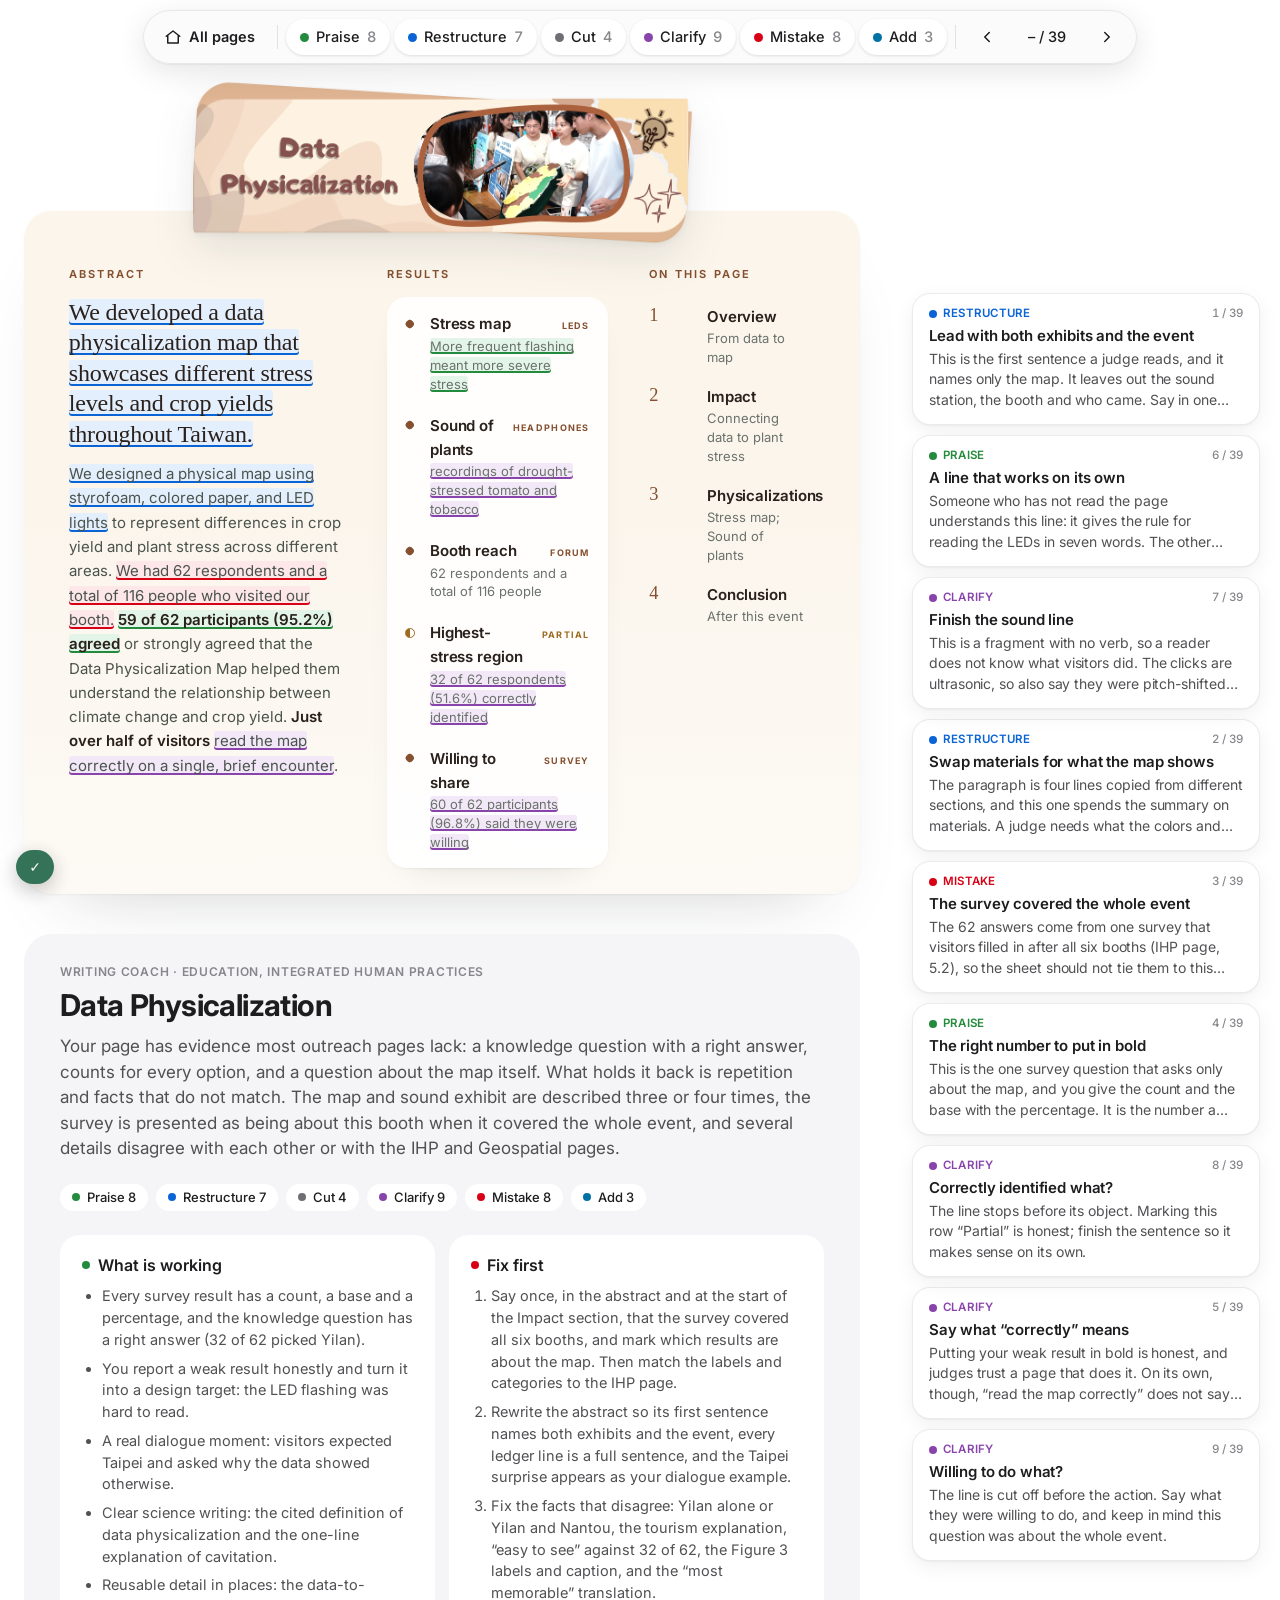
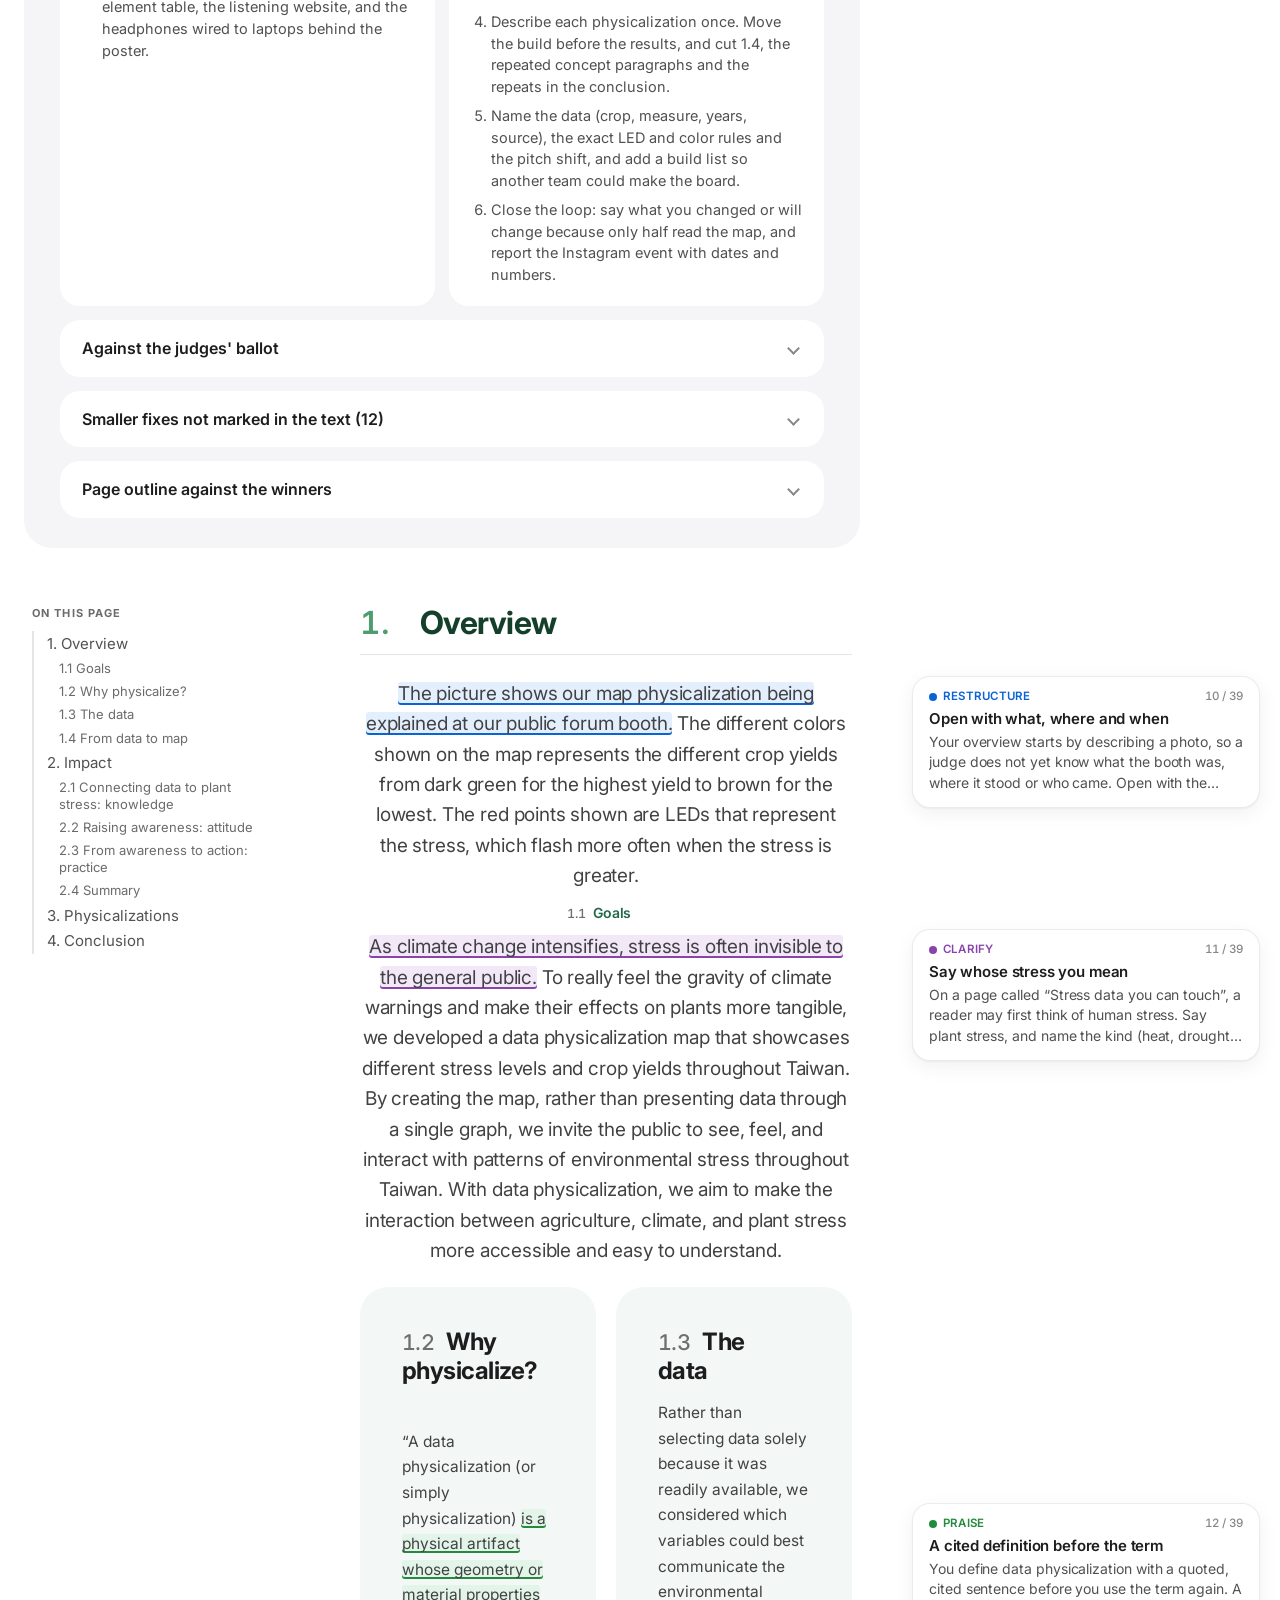
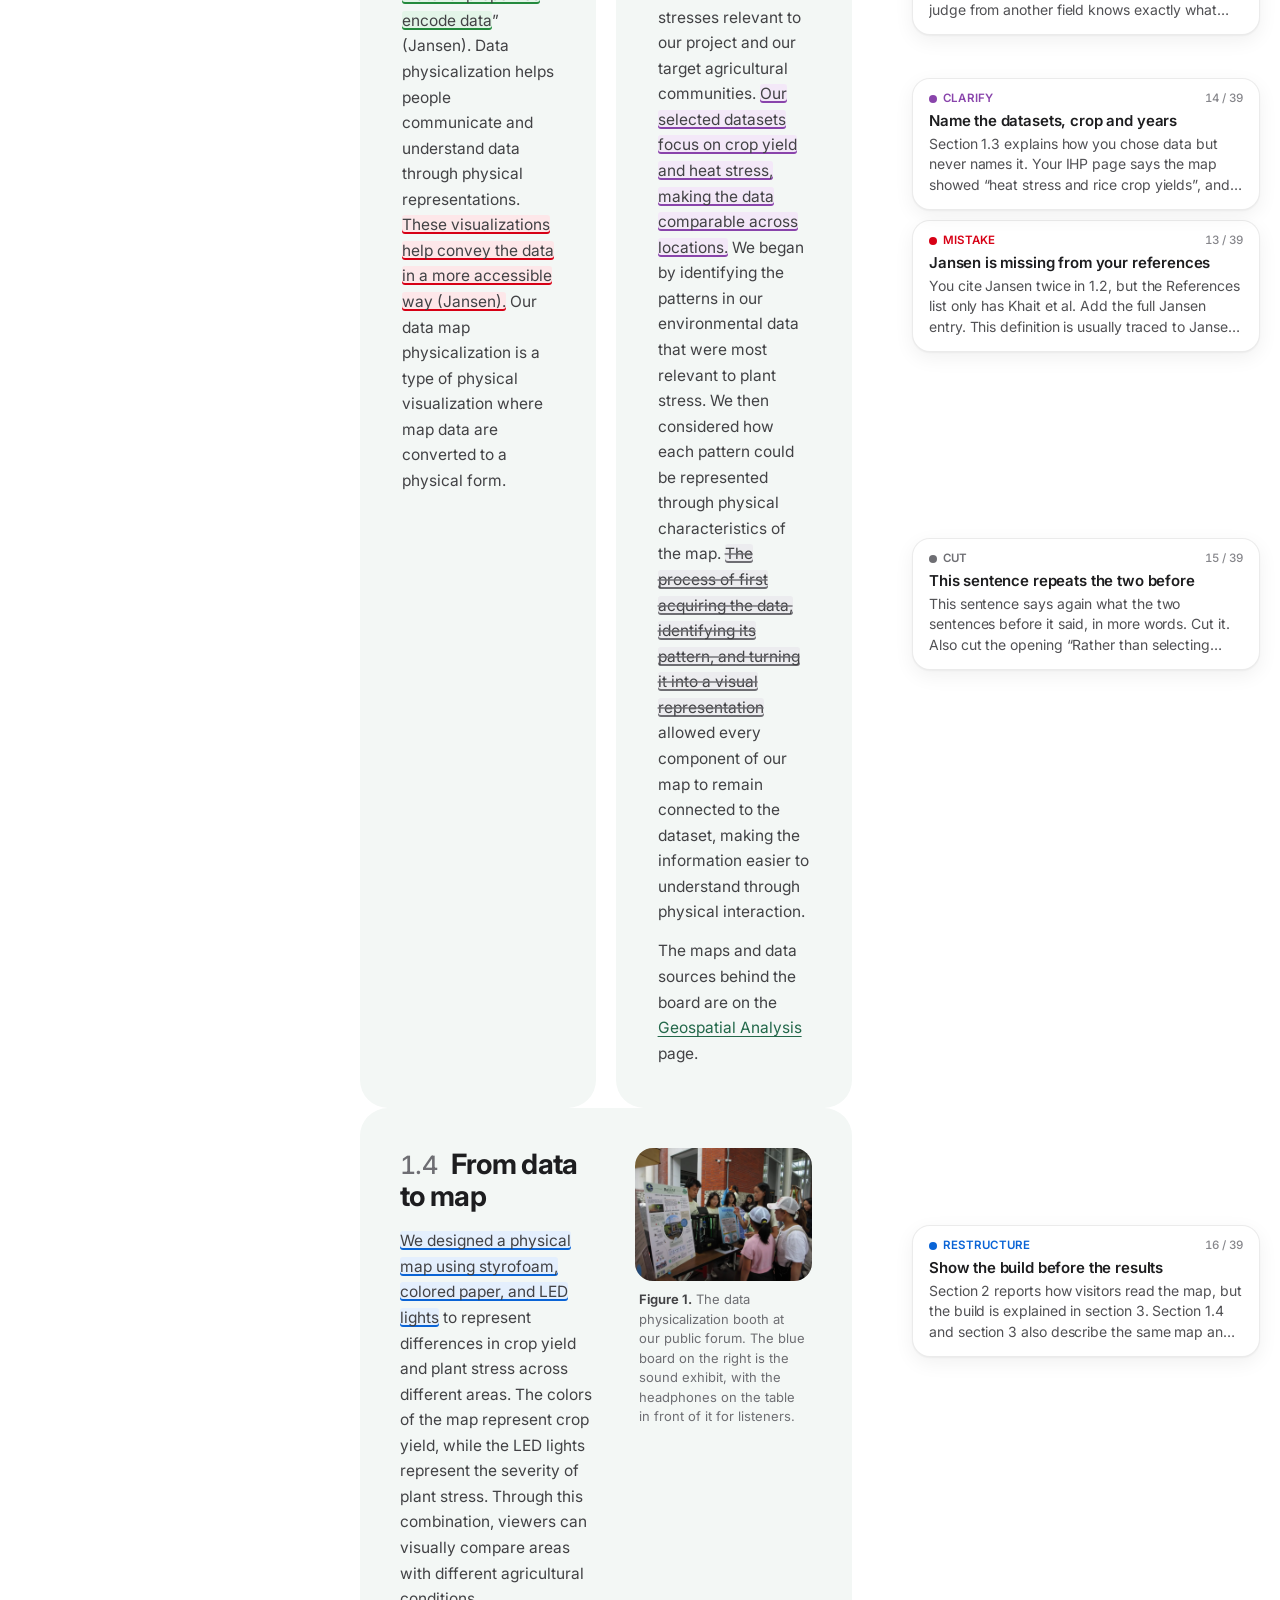
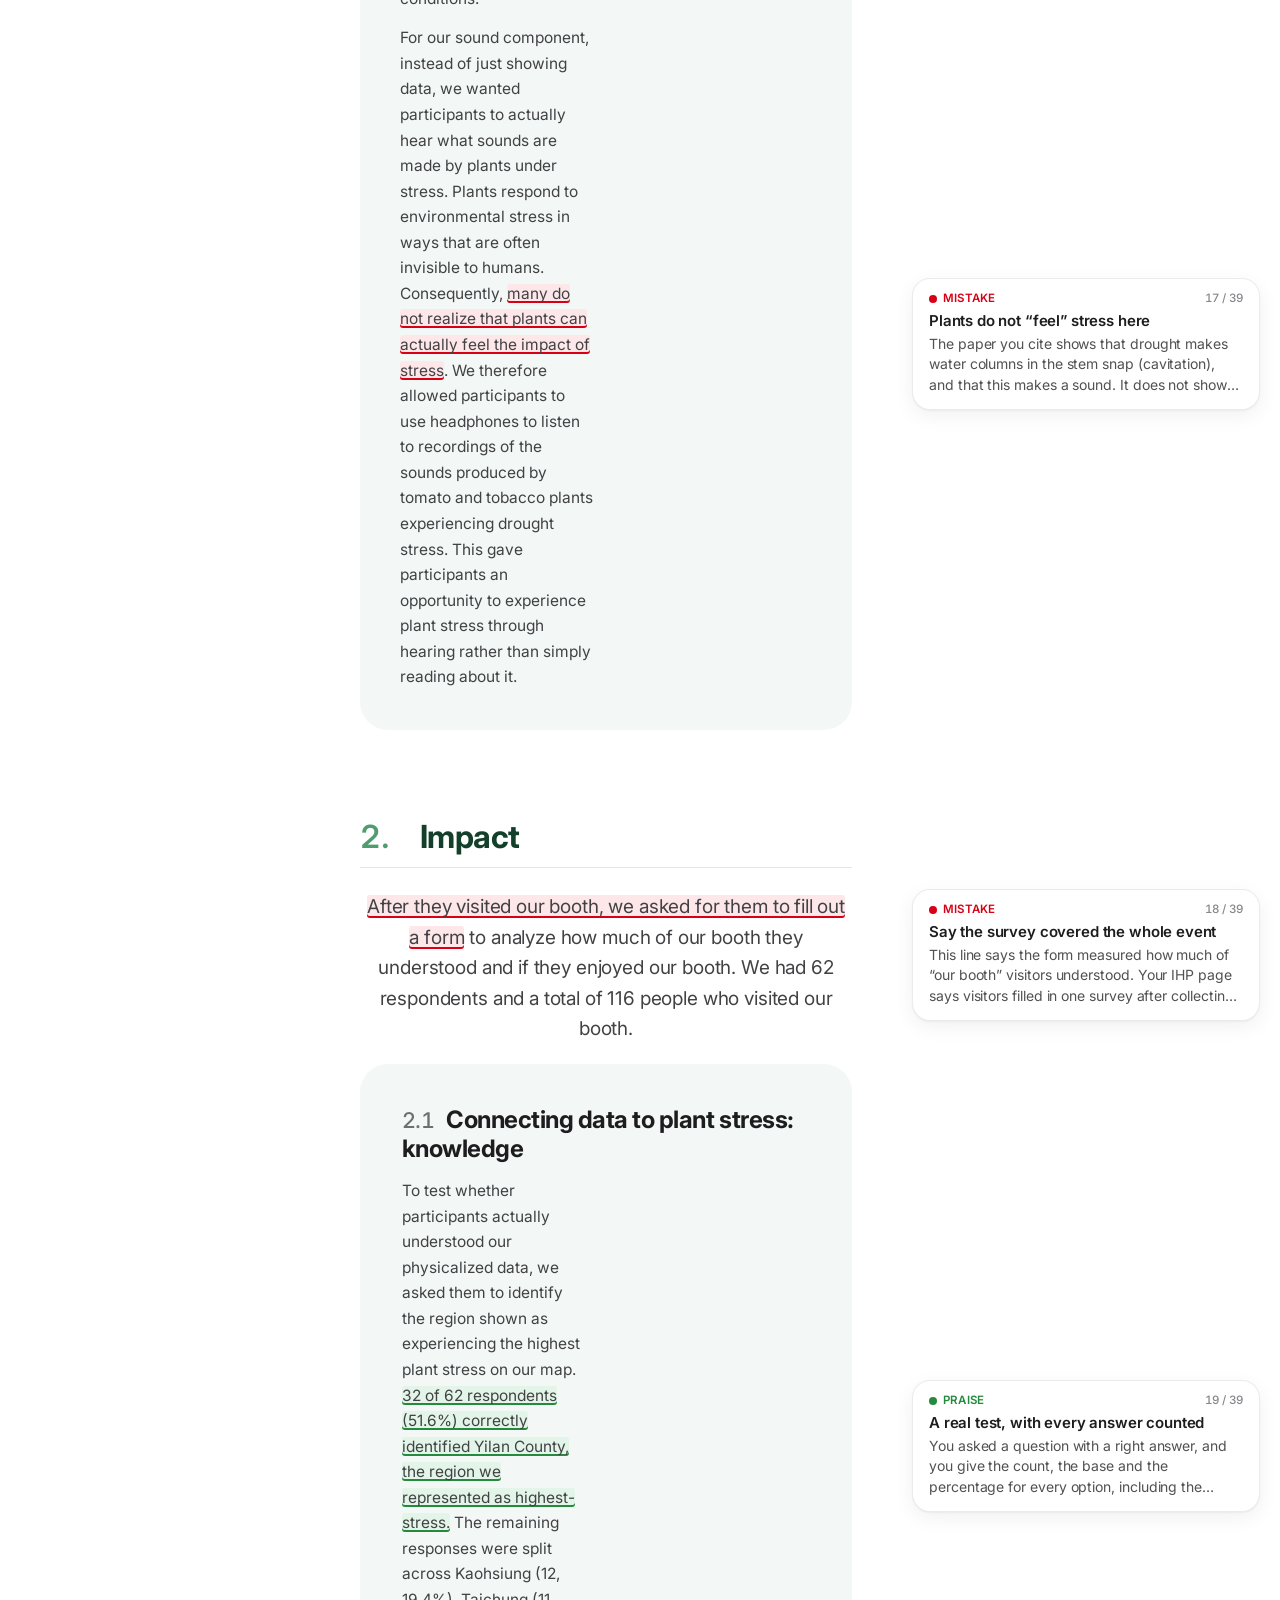
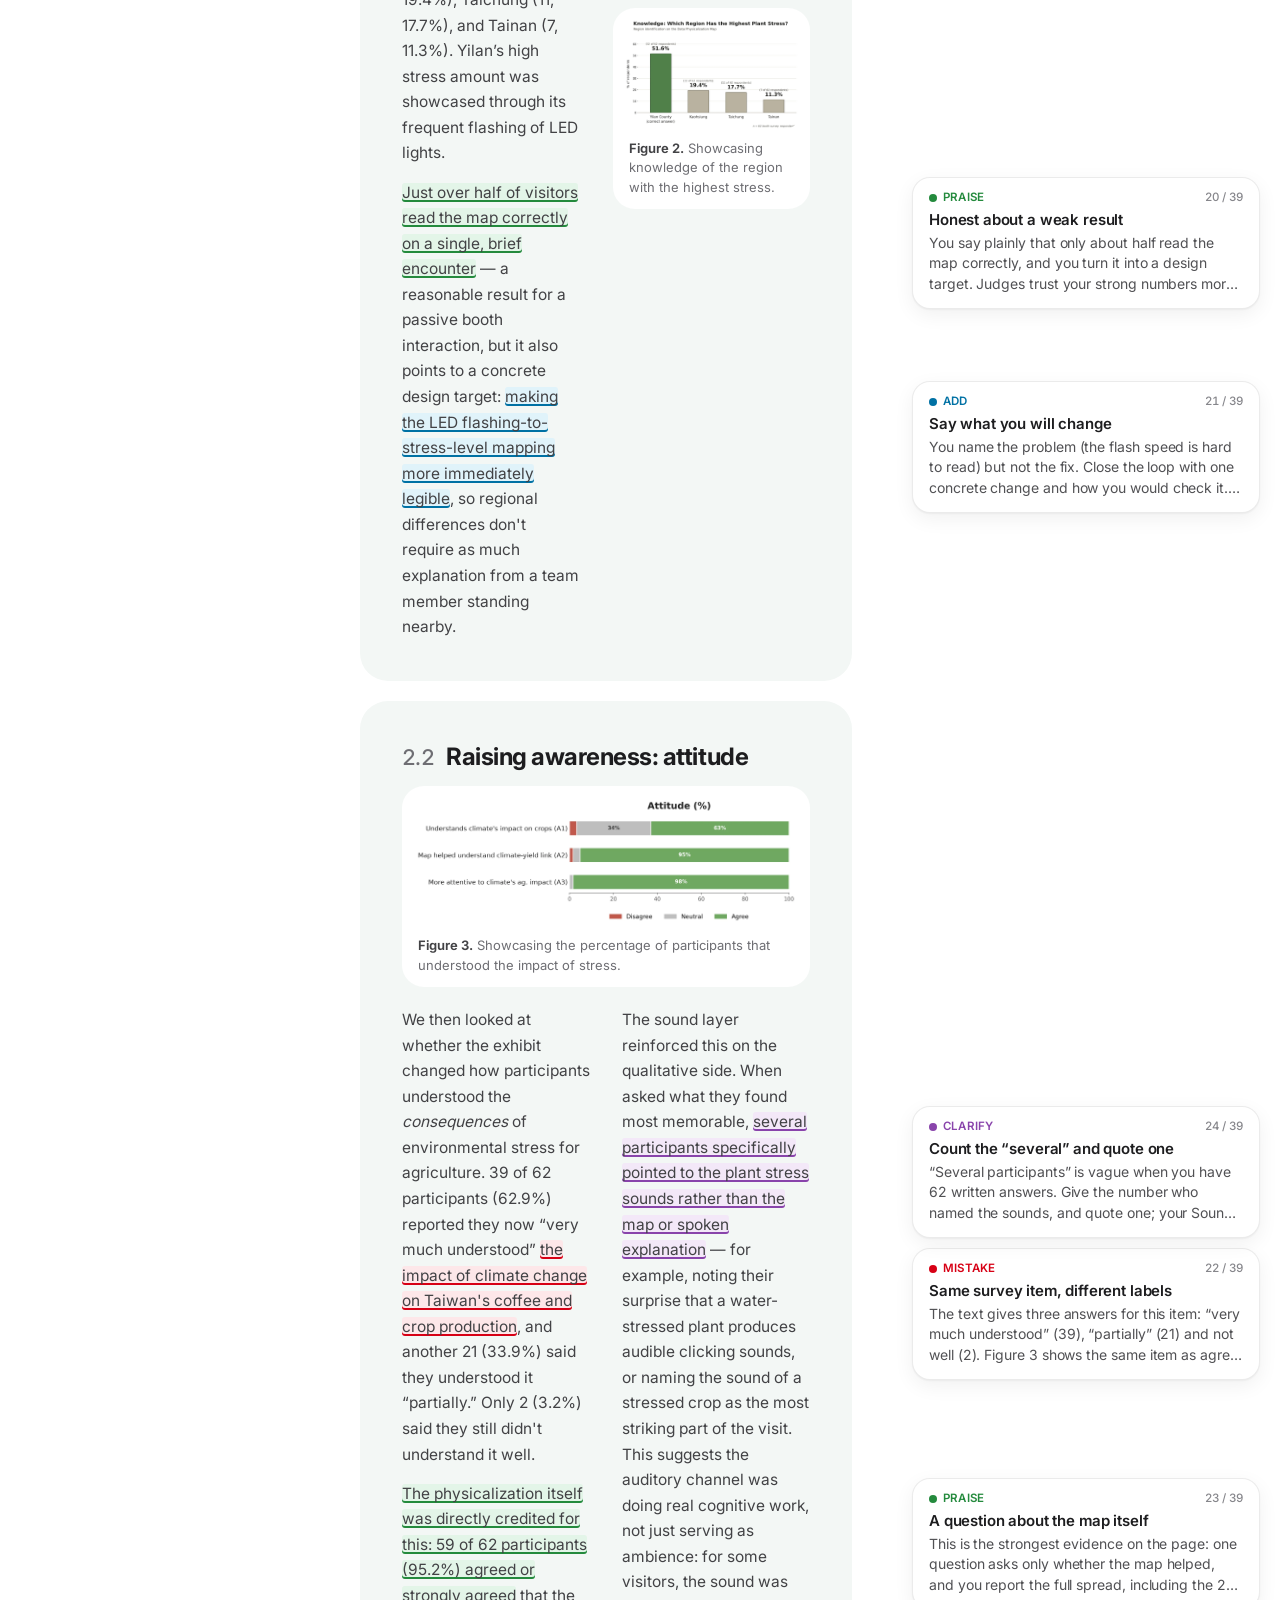
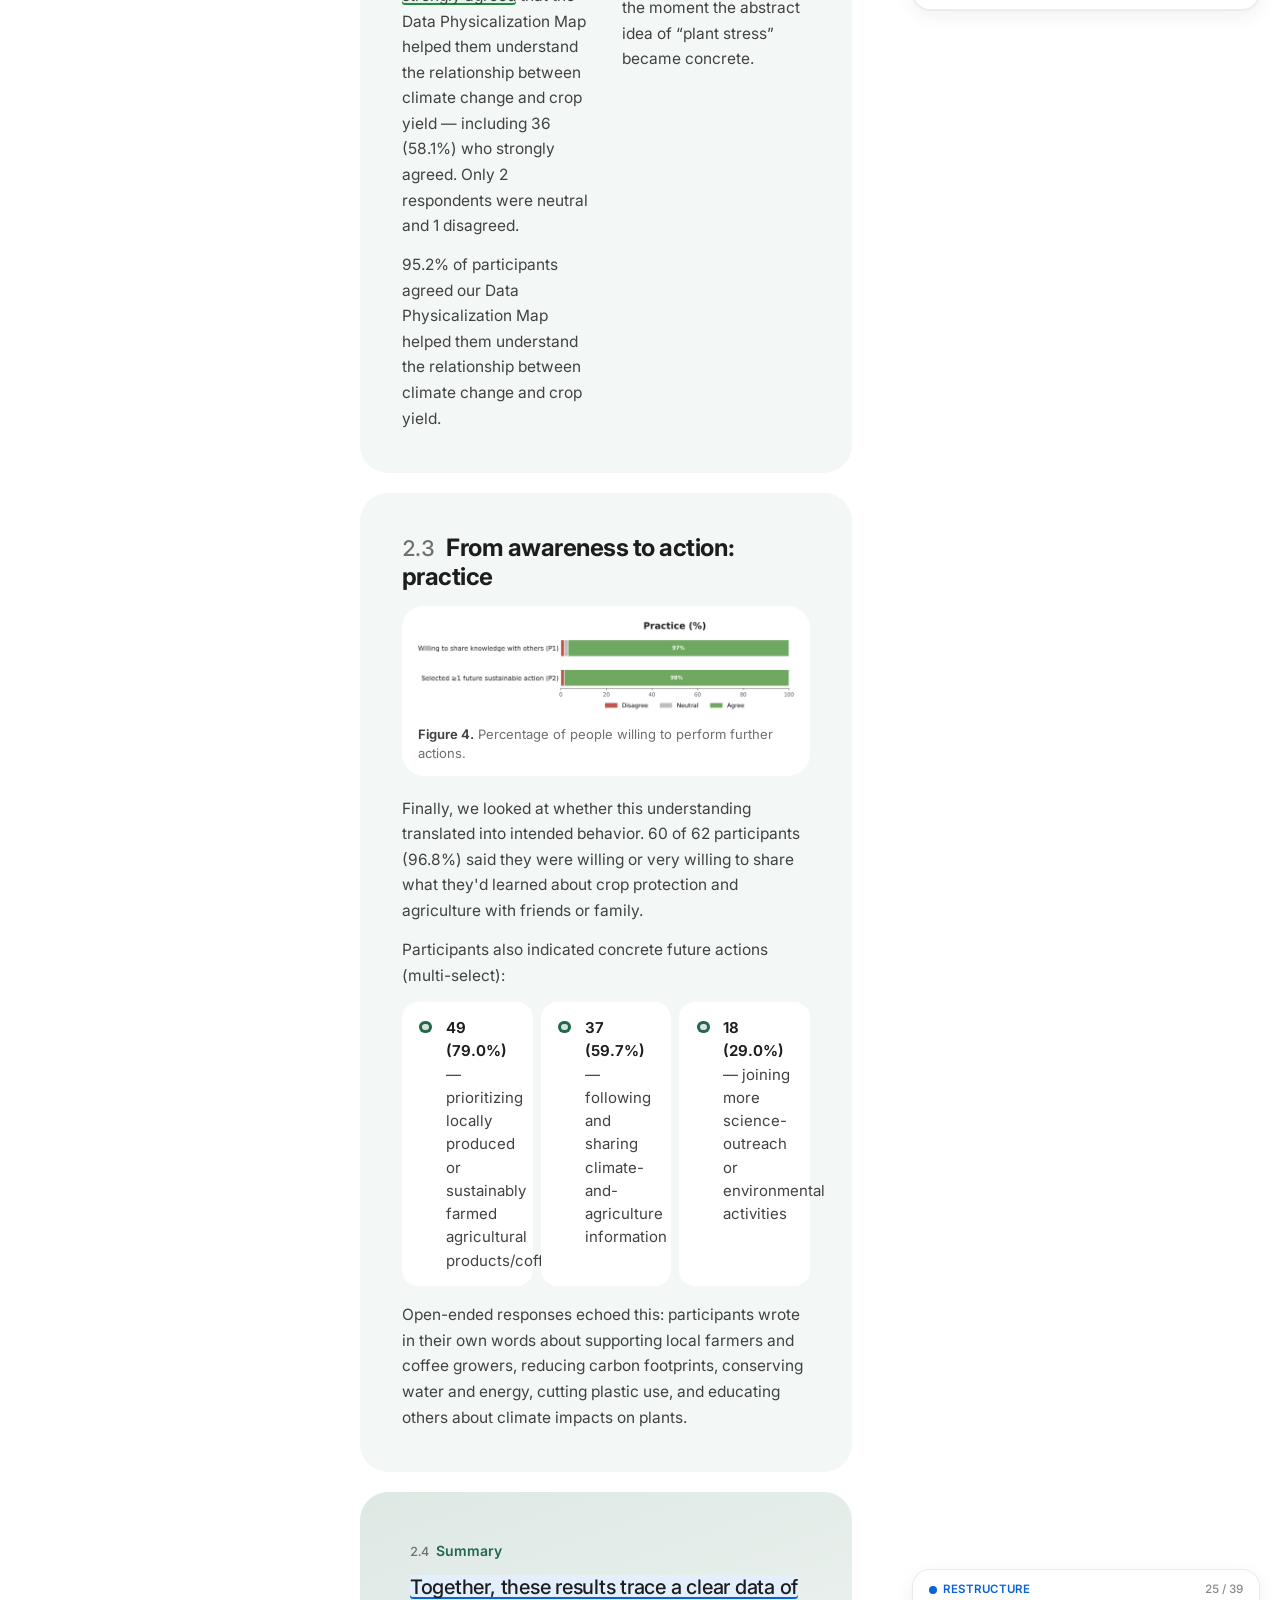
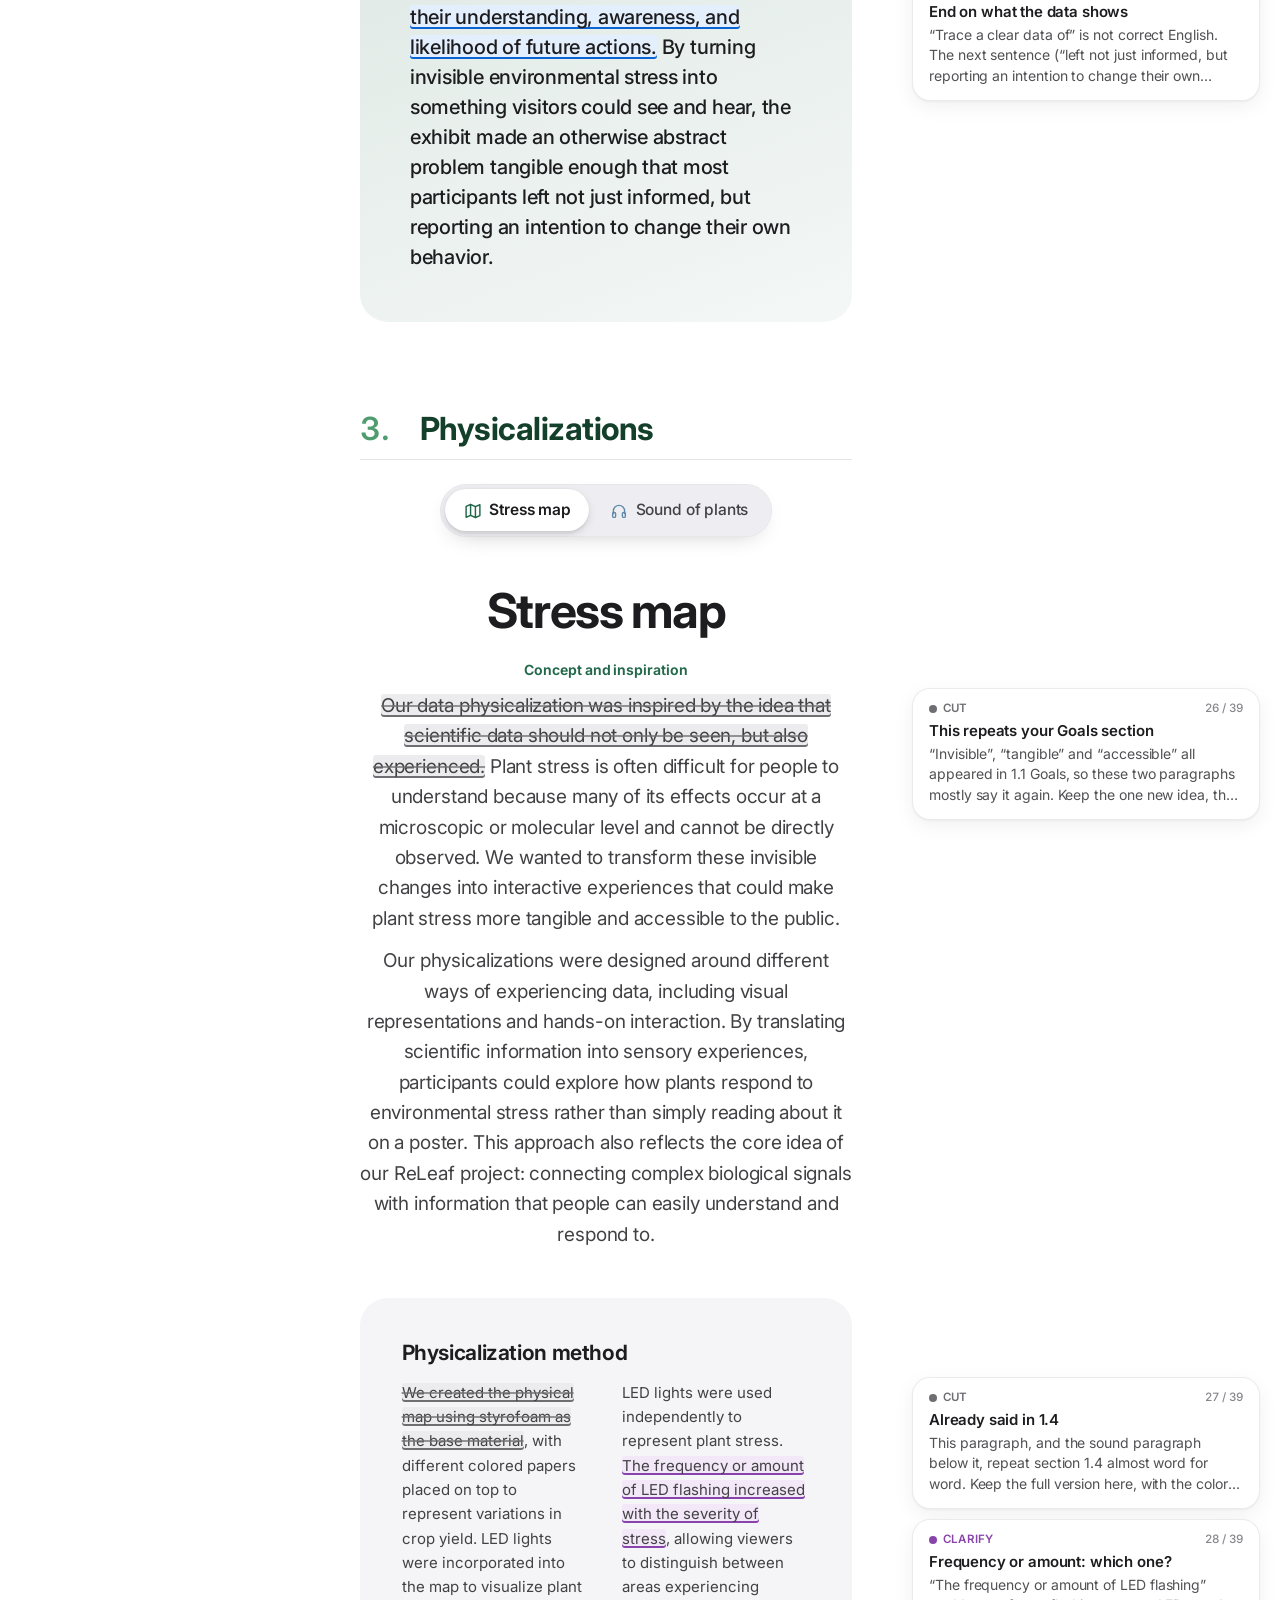
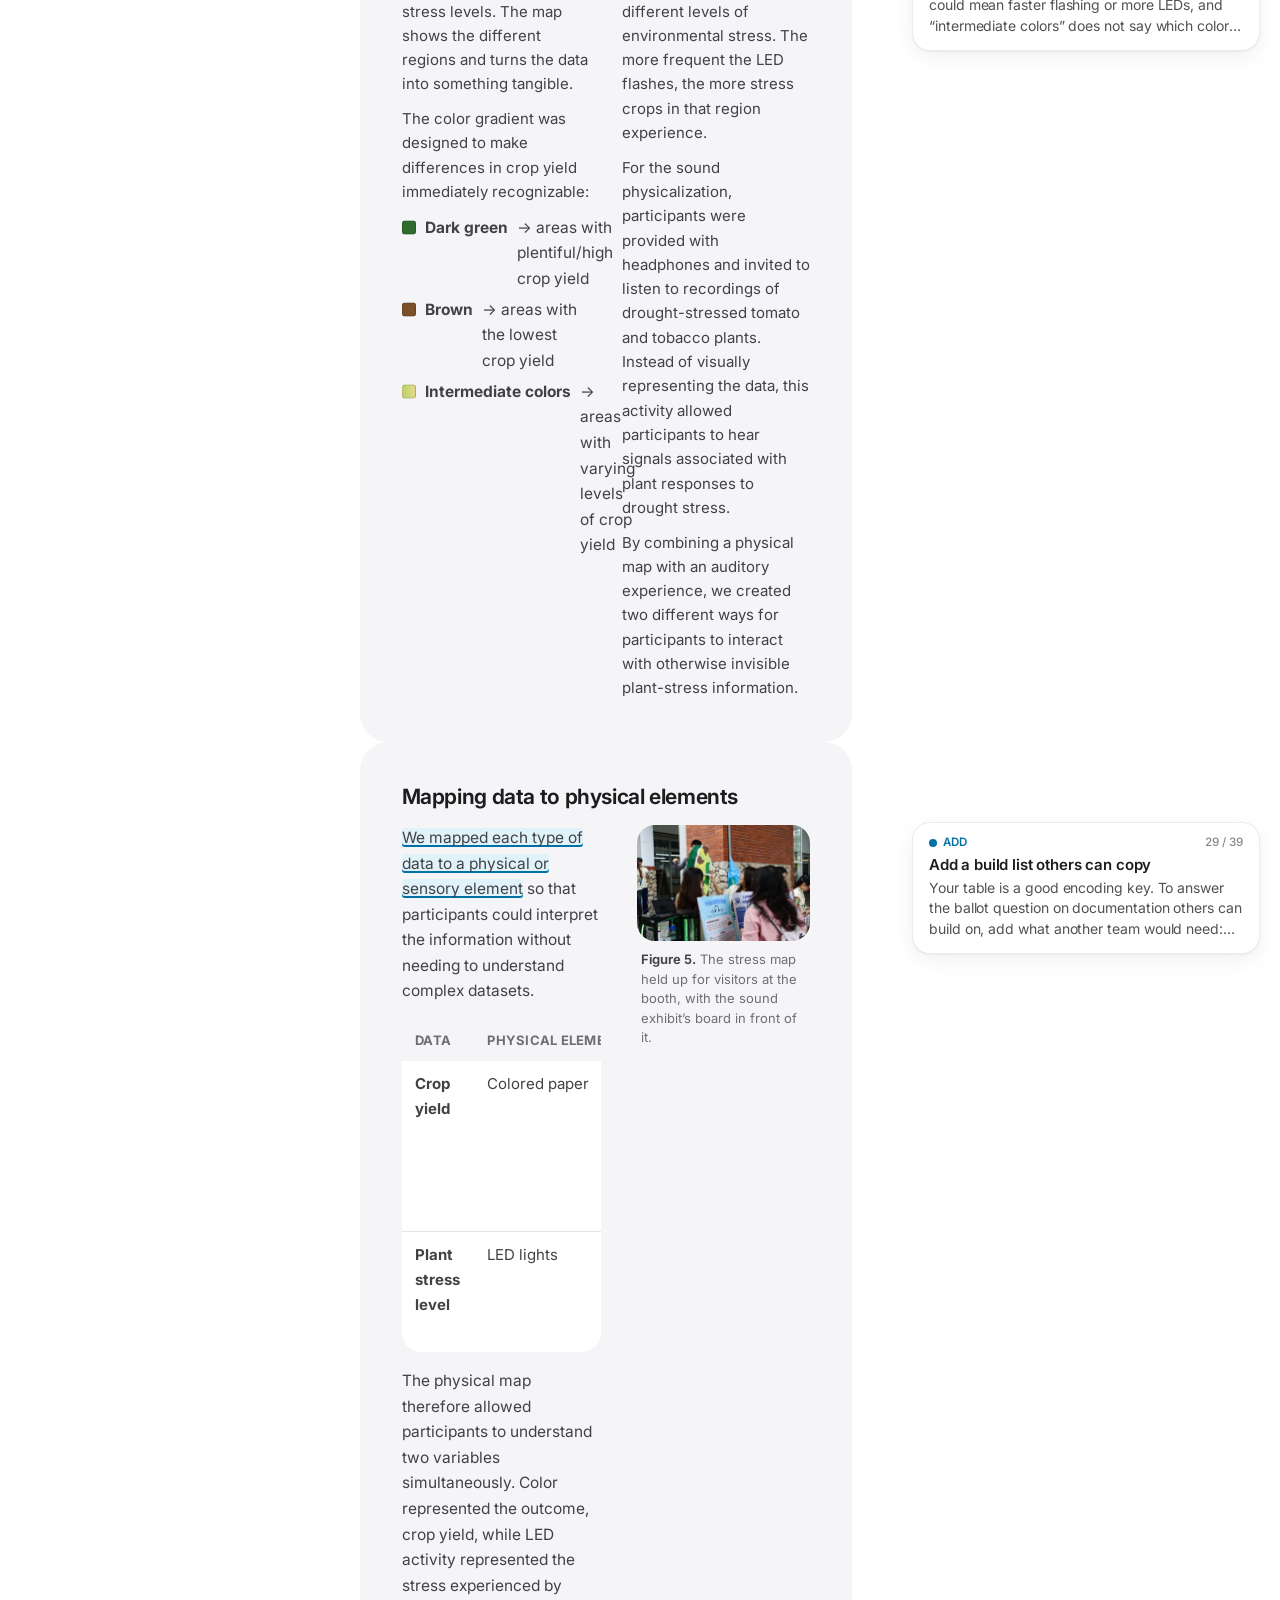
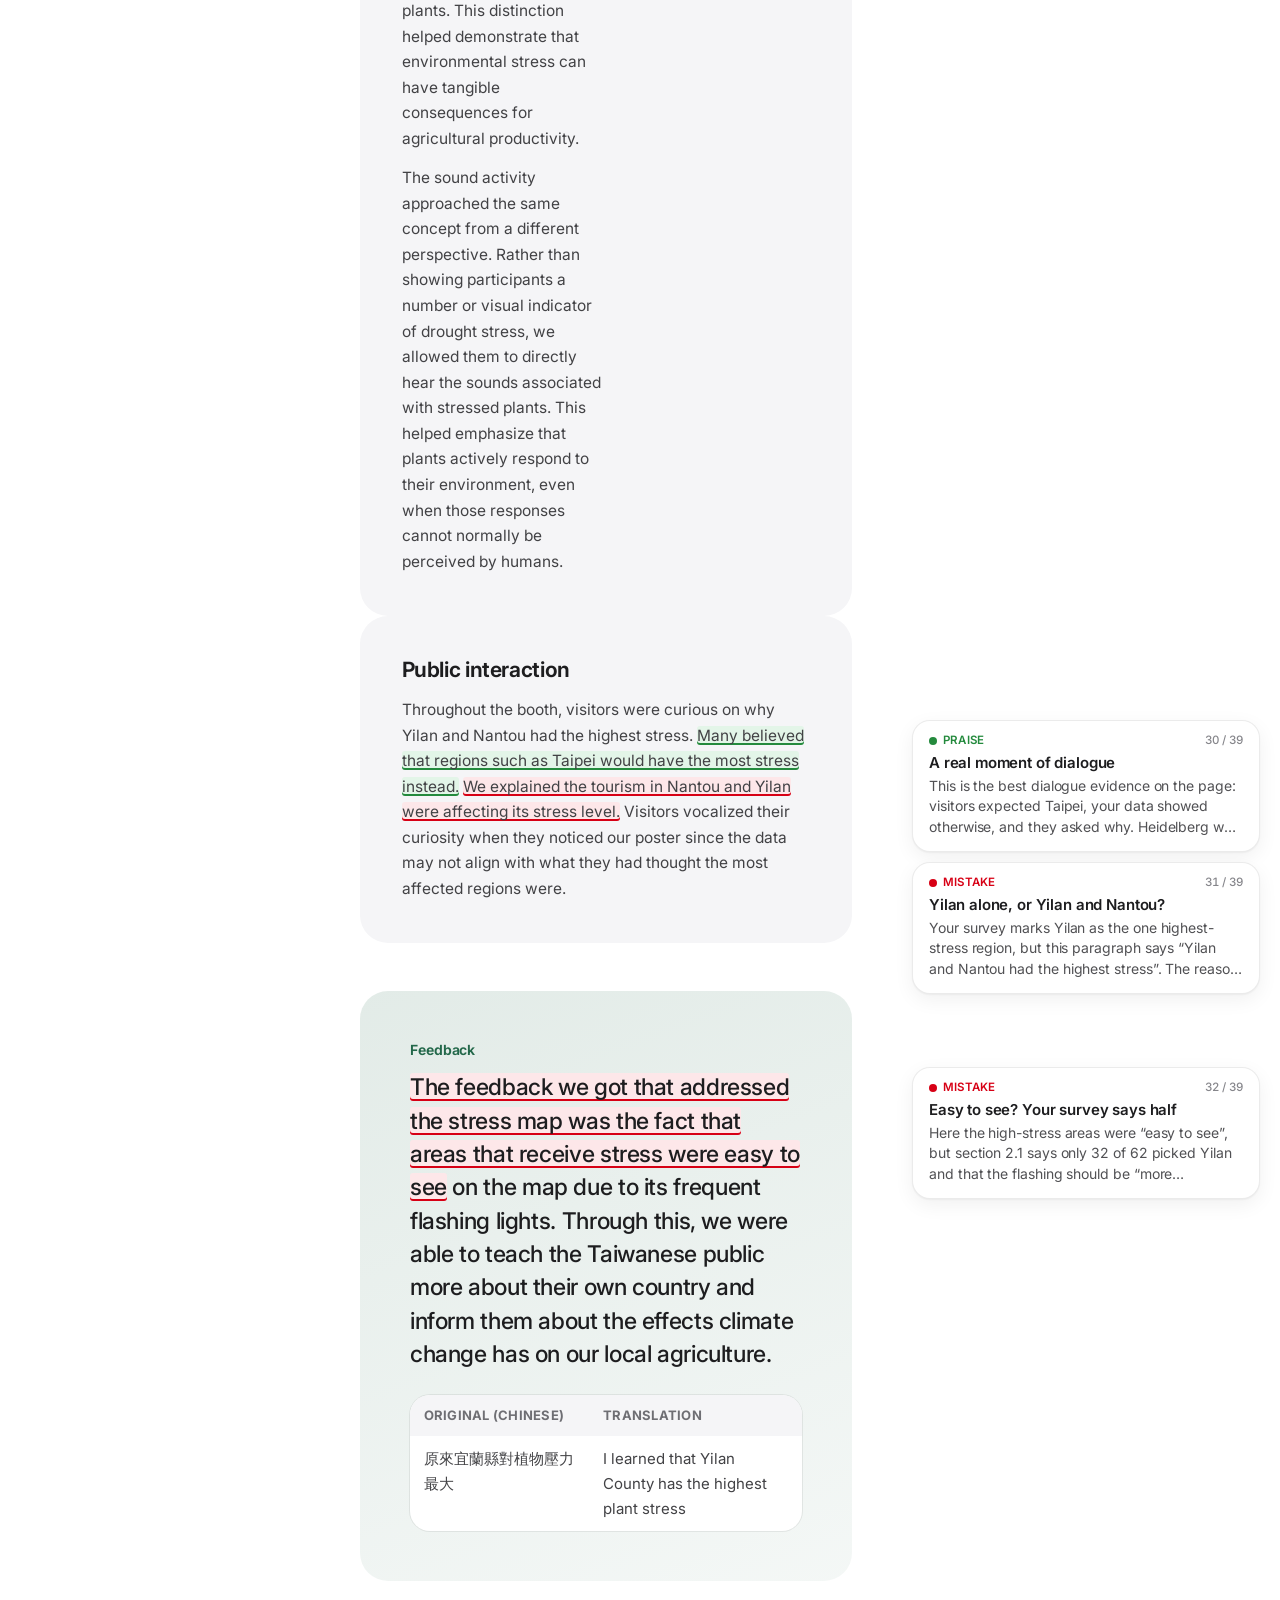
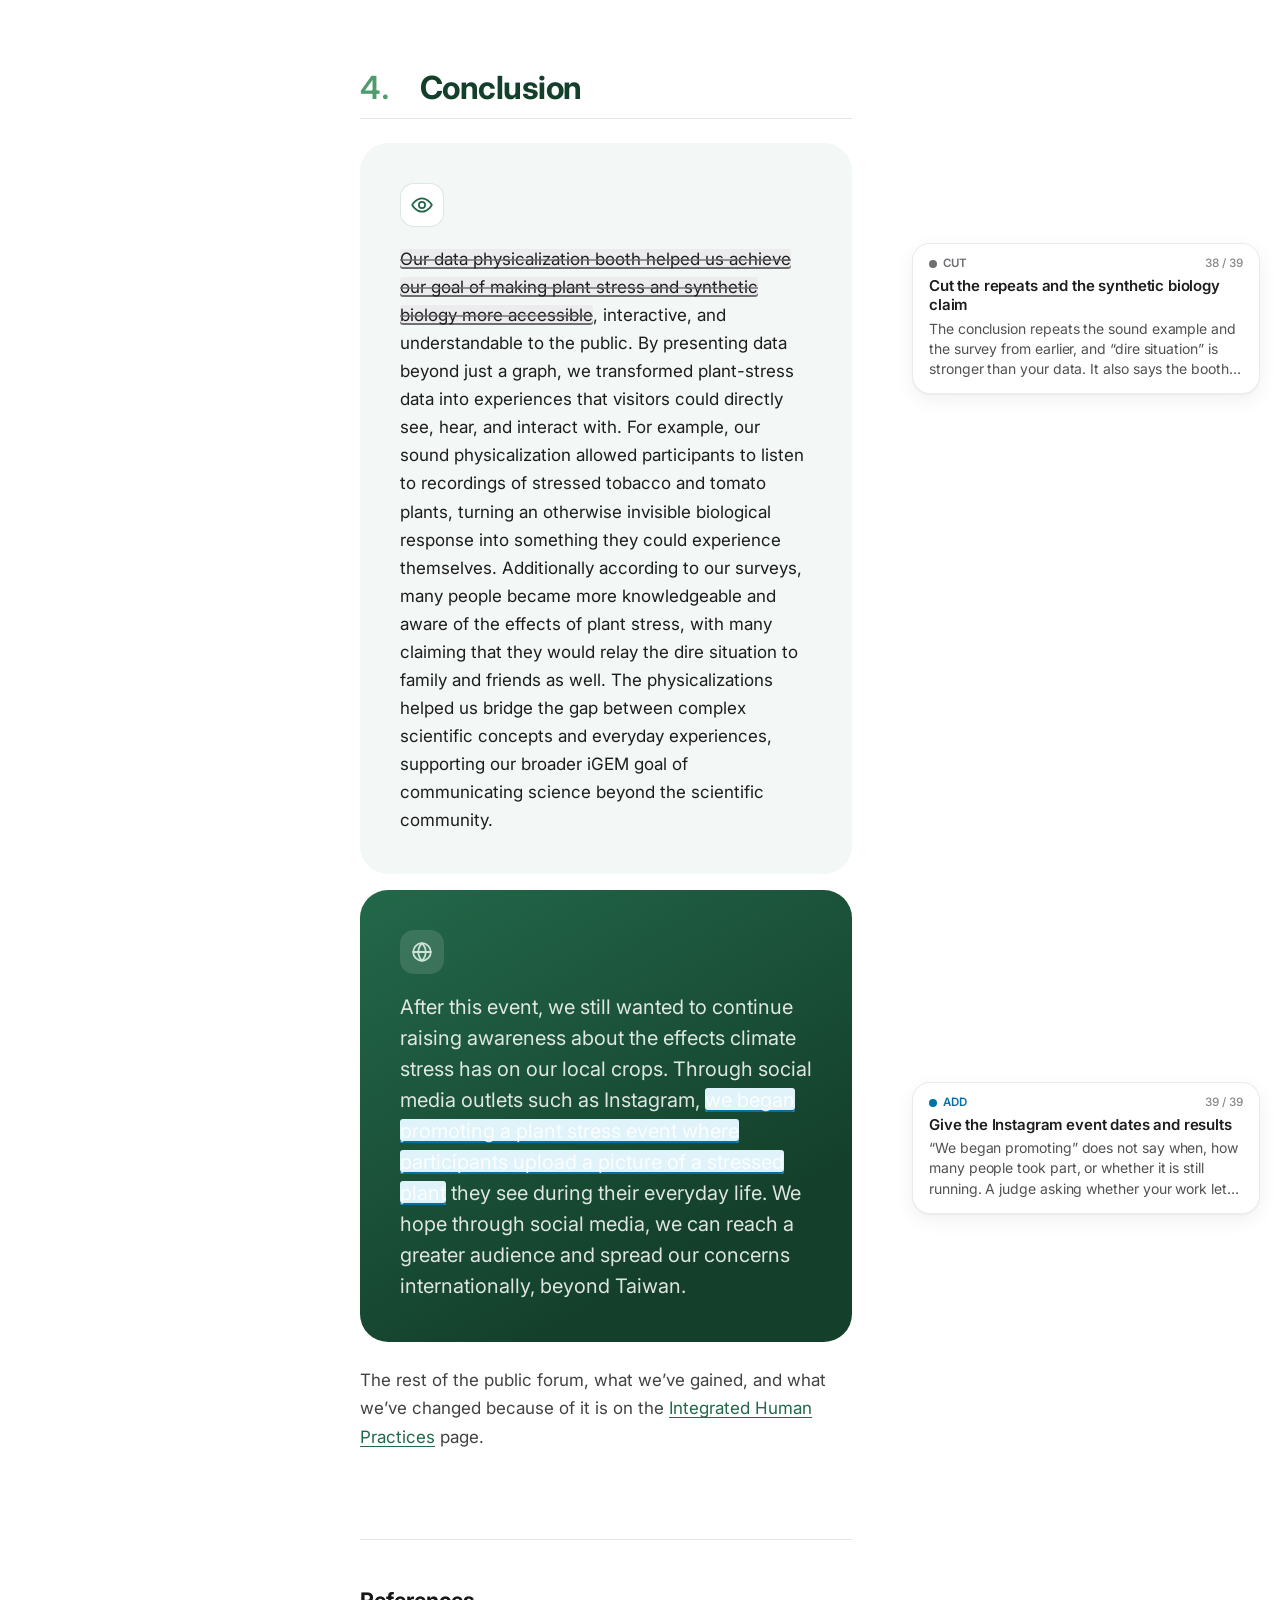
==== commit d9af0861: "Front page: winners by prize and year, linked to the pages that won; coach toolbar replaces the wiki" ====
--- a/docs/data-physicalization/index.html
+++ b/docs/data-physicalization/index.html
@@ -13,7 +13,7 @@
   <link rel="stylesheet" href="physical.css?v=1007s" />
   <link rel="stylesheet" href="../assets/css/bannerhead.css?v=20261008g" />
   <script src="../assets/js/bannerhead.js?v=20261008g" defer></script>
-  <link rel="stylesheet" href="../coach/coach.css?v=1008185328" />
+  <link rel="stylesheet" href="../coach/coach.css?v=1008190437" />
 </head>
 <body class="engage dp">
 <!--
@@ -449,7 +449,7 @@
   <script src="../assets/js/nav.js" fetchpriority="high"></script>
   <script src="../assets/js/page.js" fetchpriority="high"></script>
   <script src="../assets/js/engage.js?v=1007s"></script>
-  <script src="../coach/data/data-physicalization.js?v=1008185328"></script>
-  <script src="../coach/coach.js?v=1008185328"></script>
+  <script src="../coach/data/data-physicalization.js?v=1008190437"></script>
+  <script src="../coach/coach.js?v=1008190437"></script>
 </body>
 </html>
--- a/docs/coach/coach.css
+++ b/docs/coach/coach.css
@@ -109,37 +109,47 @@
 .cx-quote blockquote::before { content: "\201C"; } .cx-quote blockquote::after { content: "\201D"; }
 .cx-quote__why { margin-top: 7px !important; font-size: 12.5px; color: var(--cx-ink-3) !important; }
 
-/* ---- toolbar -------------------------------------------------------------- */
-
+/* ---- toolbar ----------------------------------------------------------------
+   The coach replaces the wiki's dropdown menu: #site-nav is hidden and the
+   toolbar floats in the strip it leaves (its spacer keeps the same height, so
+   the pages' pinned chapter switchers still sit just below). */
+
+#site-nav { display: none !important; }
 .cx-bar {
-  position: fixed; left: 50%; bottom: 18px; transform: translateX(-50%); z-index: 1000;
-  display: flex; align-items: center; gap: 4px; padding: 5px;
-  background: rgba(250,250,252,.78); -webkit-backdrop-filter: saturate(180%) blur(20px); backdrop-filter: saturate(180%) blur(20px);
+  position: fixed; left: 50%; top: 10px; transform: translateX(-50%); z-index: 1000;
+  display: flex; align-items: center; gap: 4px; padding: 6px;
+  background: rgba(250,250,252,.82); -webkit-backdrop-filter: saturate(180%) blur(20px); backdrop-filter: saturate(180%) blur(20px);
   border: 1px solid rgba(0,0,0,.08); border-radius: 999px;
-  box-shadow: 0 8px 30px rgba(0,0,0,.12), 0 1px 2px rgba(0,0,0,.06);
-  font: 500 13px/1 var(--cx-font); color: var(--cx-ink);
-  max-width: calc(100vw - 24px); overflow-x: auto; scrollbar-width: none;
+  box-shadow: 0 8px 30px rgba(0,0,0,.10), 0 1px 2px rgba(0,0,0,.06);
+  font: 500 14.5px/1 var(--cx-font); color: var(--cx-ink);
+  max-width: calc(100vw - 20px); overflow-x: auto; scrollbar-width: none; box-sizing: border-box;
 }
 .cx-bar::-webkit-scrollbar { display: none; }
 .cx-bar button, .cx-bar a {
   appearance: none; border: 0; background: none; color: inherit; font: inherit; cursor: pointer;
-  display: inline-flex; align-items: center; gap: 6px; white-space: nowrap;
-  padding: 8px 11px; border-radius: 999px; text-decoration: none; transition: background .15s, opacity .15s;
+  display: inline-flex; align-items: center; gap: 7px; white-space: nowrap;
+  padding: 11px 14px; border-radius: 999px; text-decoration: none; transition: background .15s, opacity .15s;
 }
 .cx-bar button:hover, .cx-bar a:hover { background: rgba(0,0,0,.05); }
-.cx-bar .cx-t::before { content: ""; width: 8px; height: 8px; border-radius: 50%; background: var(--cx-c); }
+.cx-bar .cx-home { font-weight: 600; }
+.cx-bar .cx-t::before { content: ""; width: 9px; height: 9px; border-radius: 50%; background: var(--cx-c); }
 .cx-bar .cx-t.is-on { background: #fff; box-shadow: 0 1px 3px rgba(0,0,0,.12); }
 .cx-bar .cx-t:not(.is-on) { opacity: .45; }
 .cx-bar .cx-t span { color: var(--cx-ink-3); font-variant-numeric: tabular-nums; }
-.cx-bar__sep { width: 1px; height: 20px; background: rgba(0,0,0,.1); margin: 0 3px; flex: none; }
-.cx-bar__step { font-variant-numeric: tabular-nums; color: var(--cx-ink-2); min-width: 54px; justify-content: center; }
-.cx-bar svg { width: 16px; height: 16px; stroke: currentColor; fill: none; stroke-width: 2; stroke-linecap: round; stroke-linejoin: round; }
-@media (max-width: 760px) { .cx-bar .cx-t__name { display: none; } .cx-bar { bottom: 10px; } }
+.cx-bar__sep { width: 1px; height: 24px; background: rgba(0,0,0,.1); margin: 0 4px; flex: none; }
+.cx-bar__step { font-variant-numeric: tabular-nums; color: var(--cx-ink-2); min-width: 64px; justify-content: center; }
+.cx-bar svg { width: 18px; height: 18px; stroke: currentColor; fill: none; stroke-width: 2; stroke-linecap: round; stroke-linejoin: round; }
+@media (max-width: 1100px) { .cx-bar .cx-home span { display: none; } }
+@media (max-width: 860px) {
+  .cx-bar { font-size: 13.5px; top: 8px; padding: 4px; }
+  .cx-bar button, .cx-bar a { padding: 9px 10px; }
+  .cx-bar .cx-t__name { display: none; }
+}
 
 /* ---- bottom sheet (narrow screens) ---------------------------------------- */
 
 .cx-sheet {
-  position: fixed; left: 8px; right: 8px; bottom: 70px; z-index: 999; max-height: 62vh; overflow: auto;
+  position: fixed; left: 8px; right: 8px; bottom: 12px; z-index: 999; max-height: 62vh; overflow: auto;
   transform: translateY(20px); opacity: 0; pointer-events: none; transition: transform .25s, opacity .2s;
 }
 .cx-sheet.is-open { transform: none; opacity: 1; pointer-events: auto; }
@@ -189,4 +199,4 @@
   .cx-sum h2 { font-size: 24px; }
   .cx-ballot td:first-child { width: auto; }
 }
-body { padding-bottom: 80px; }
+
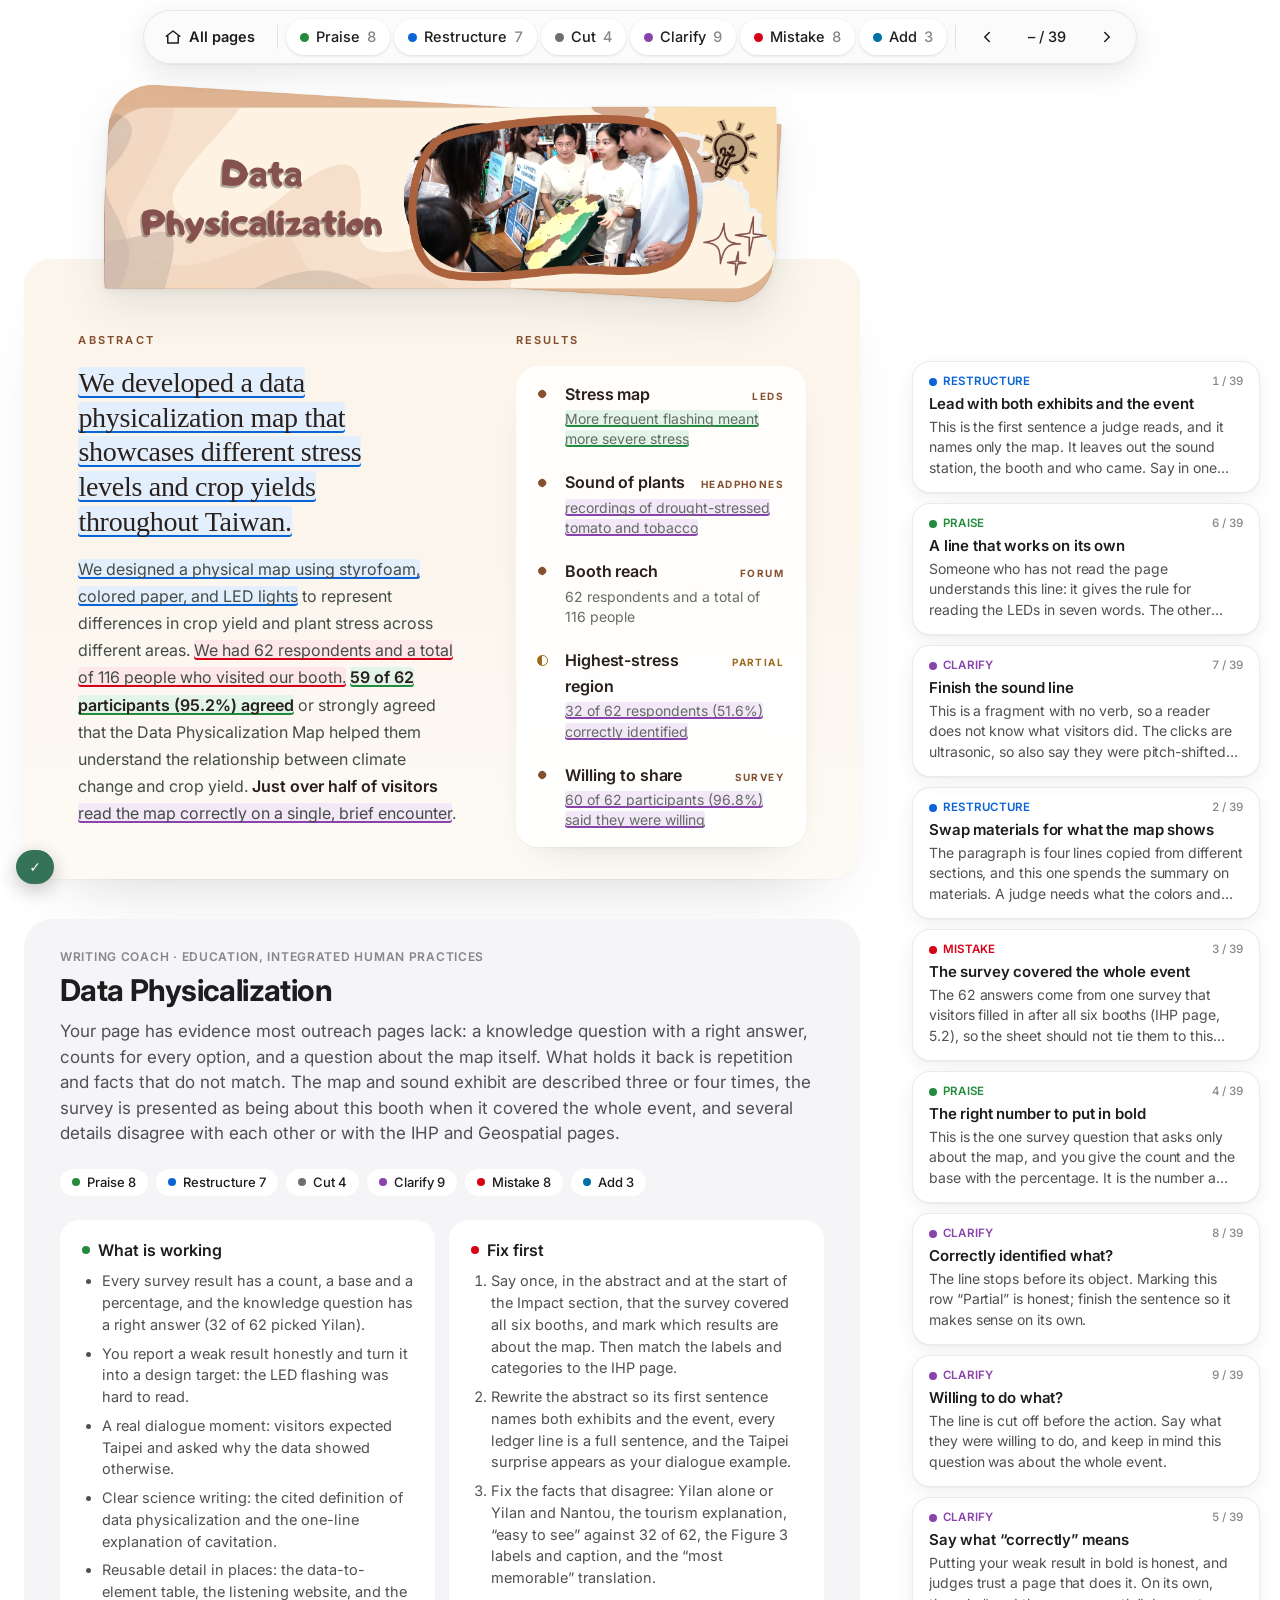
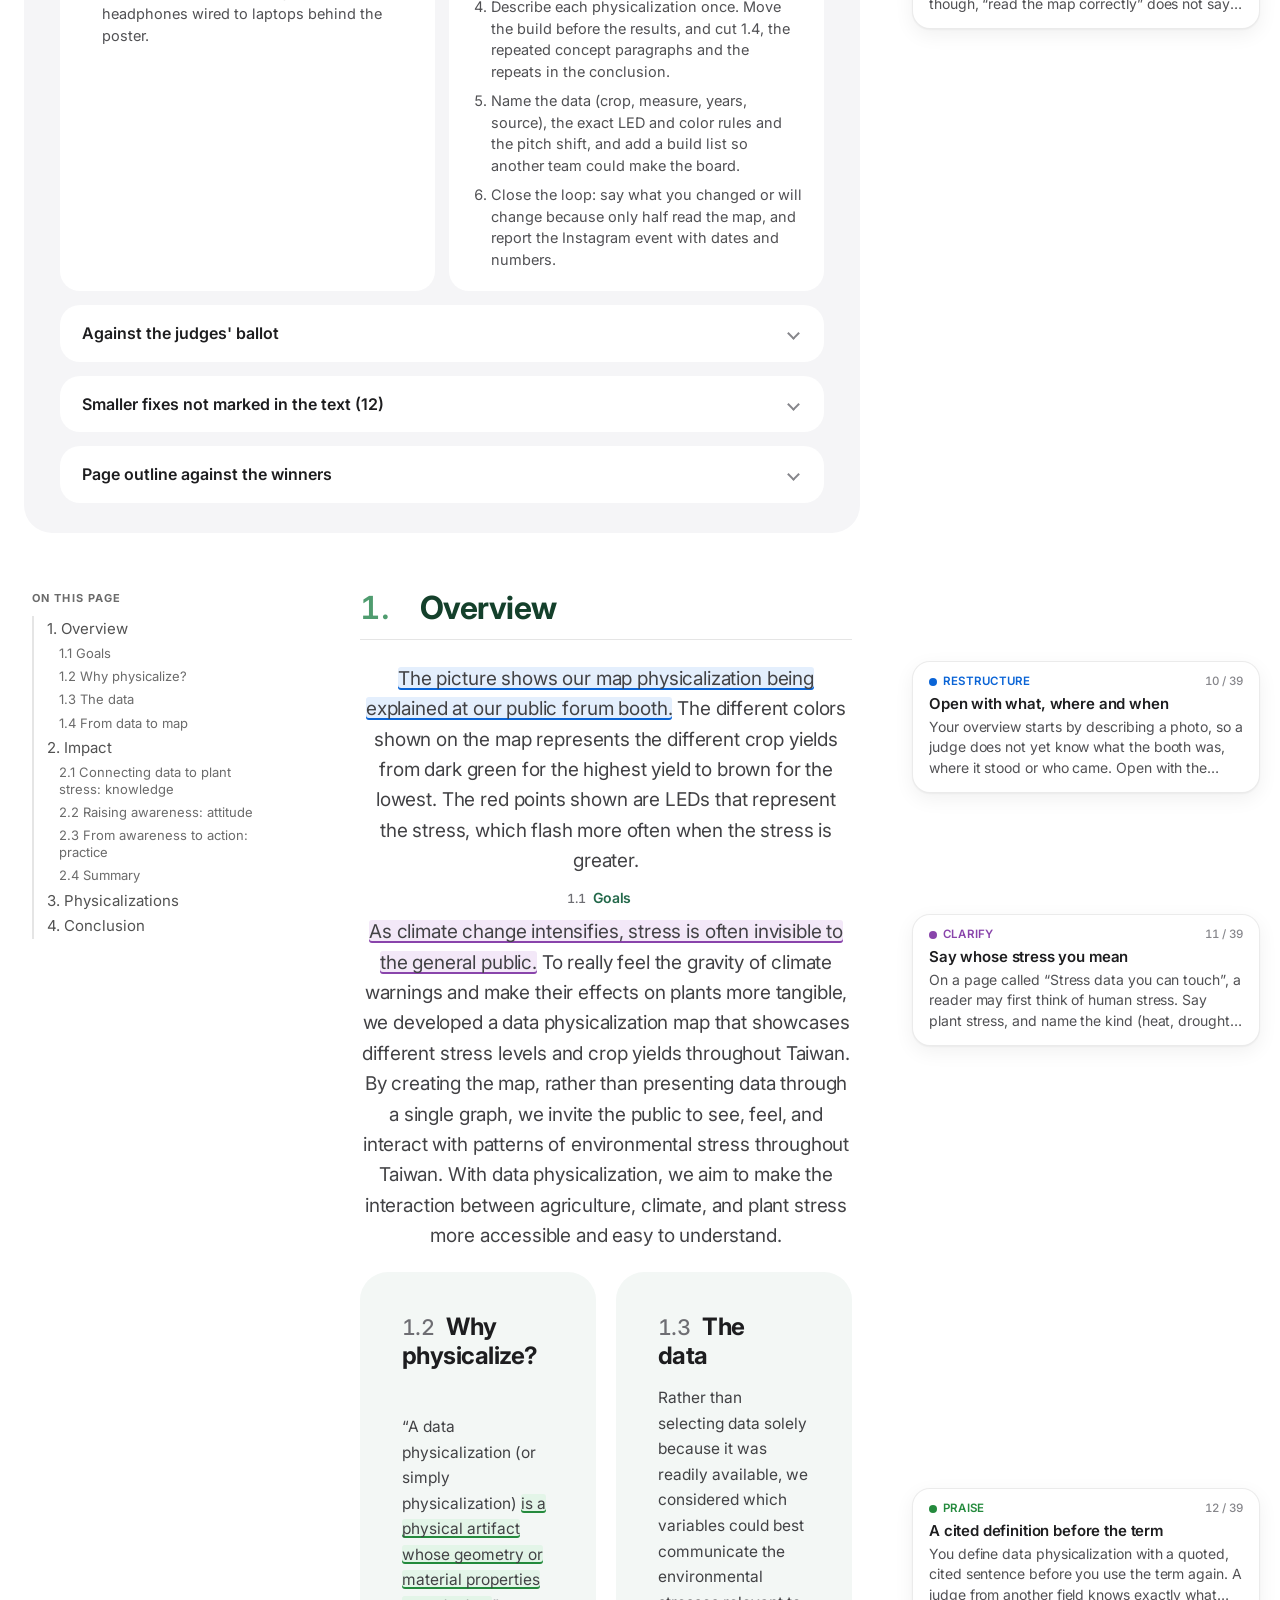
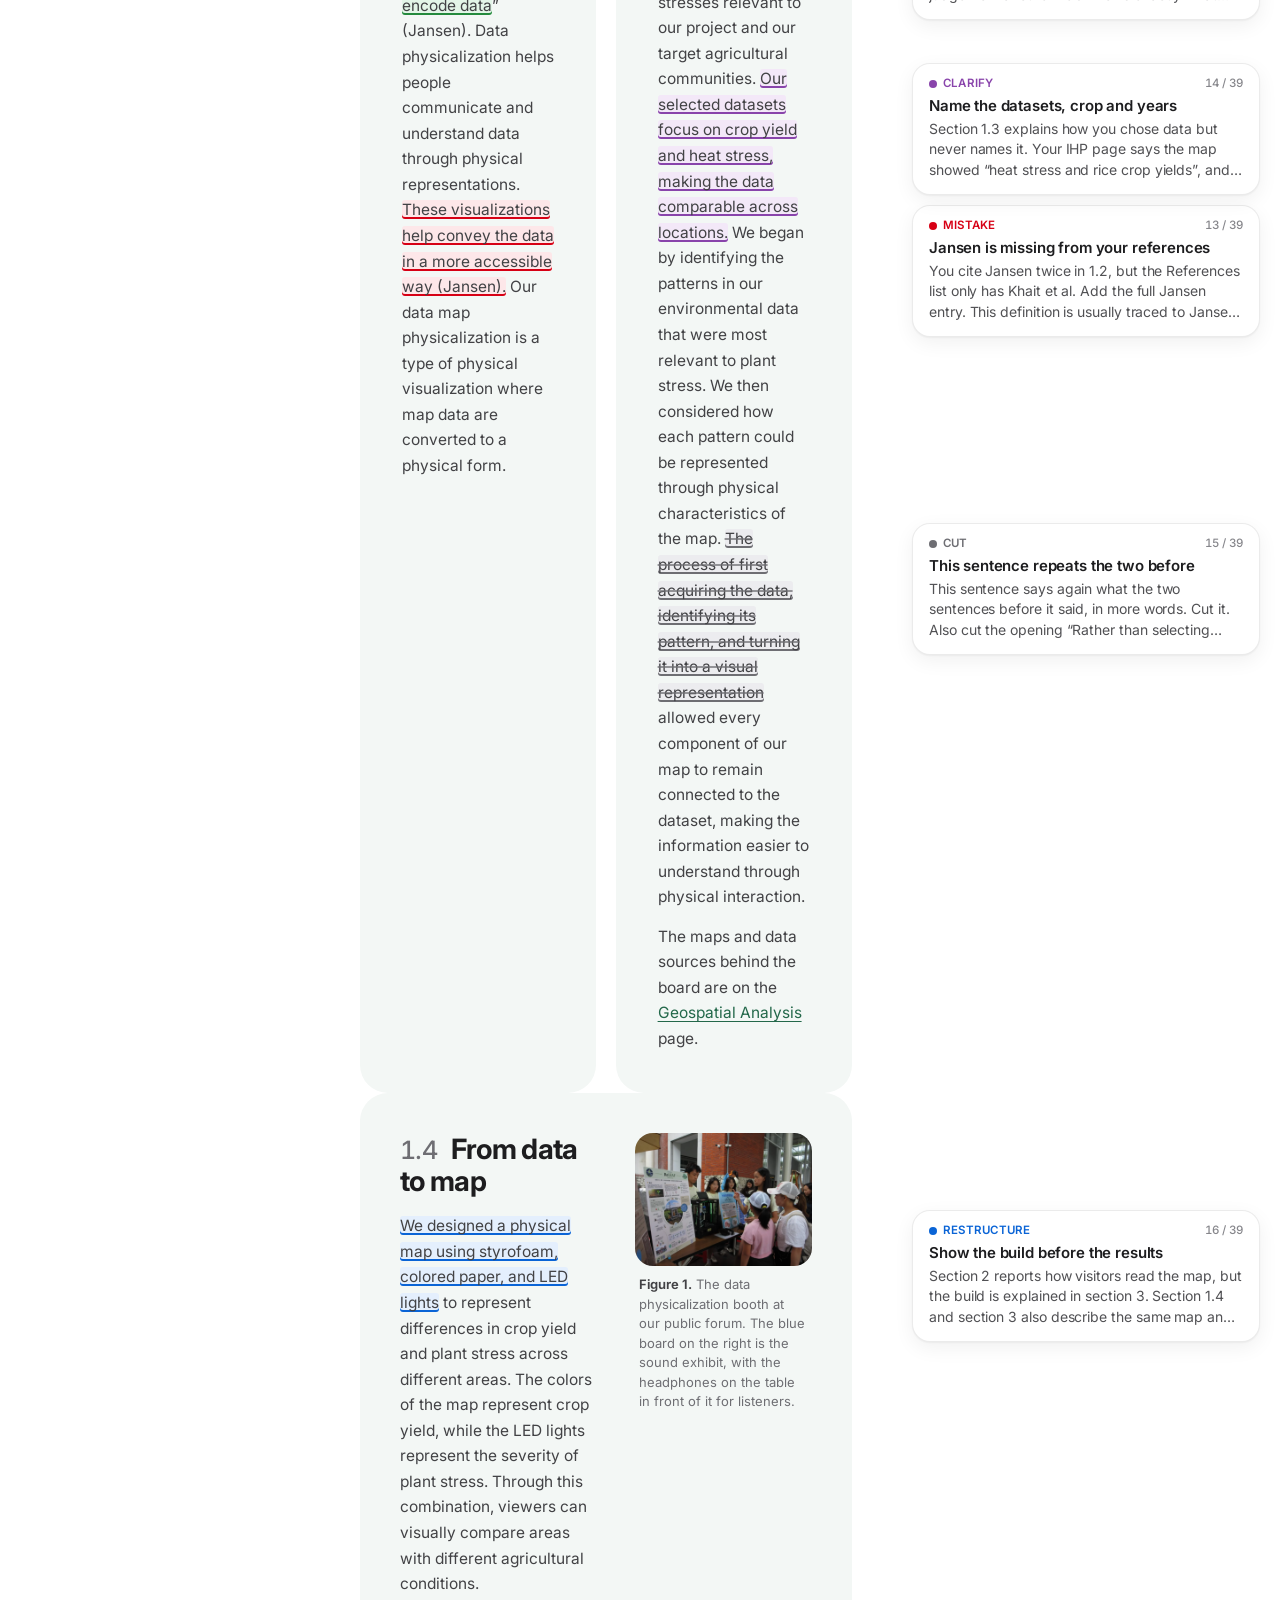
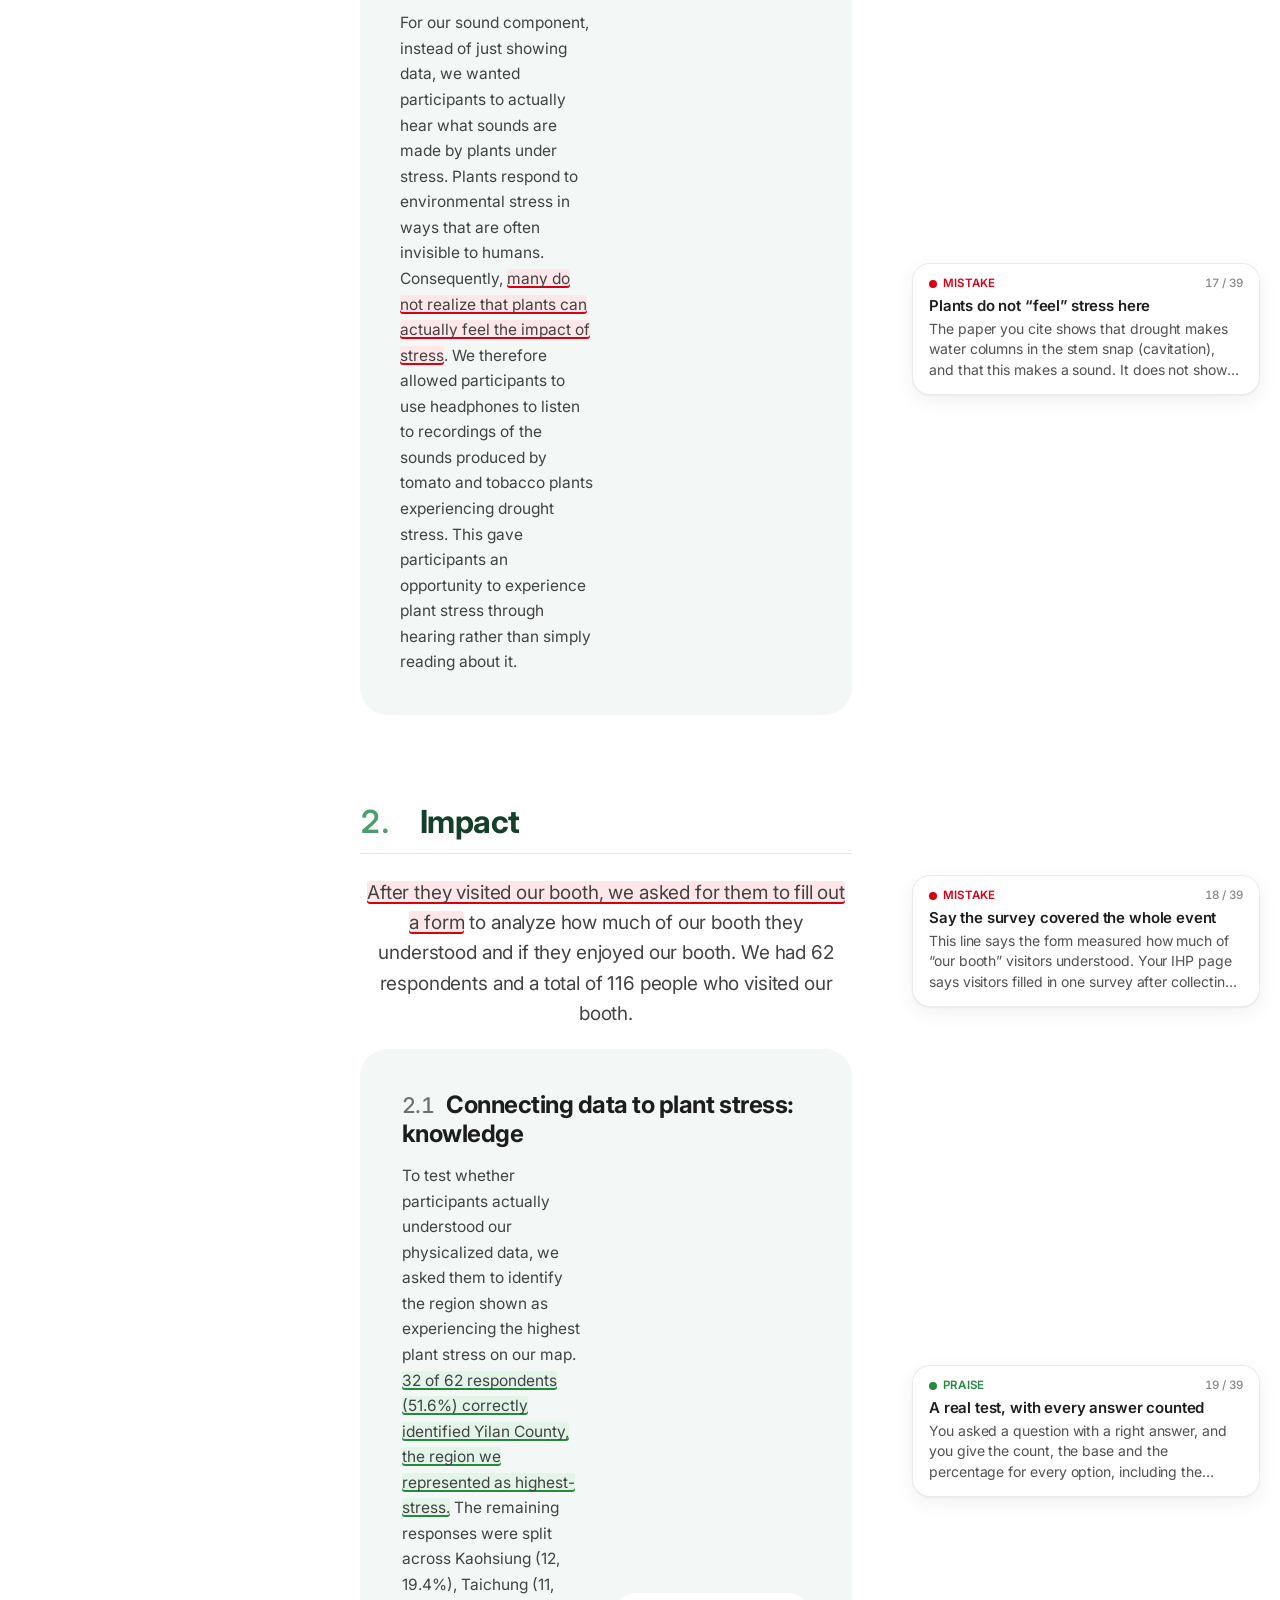
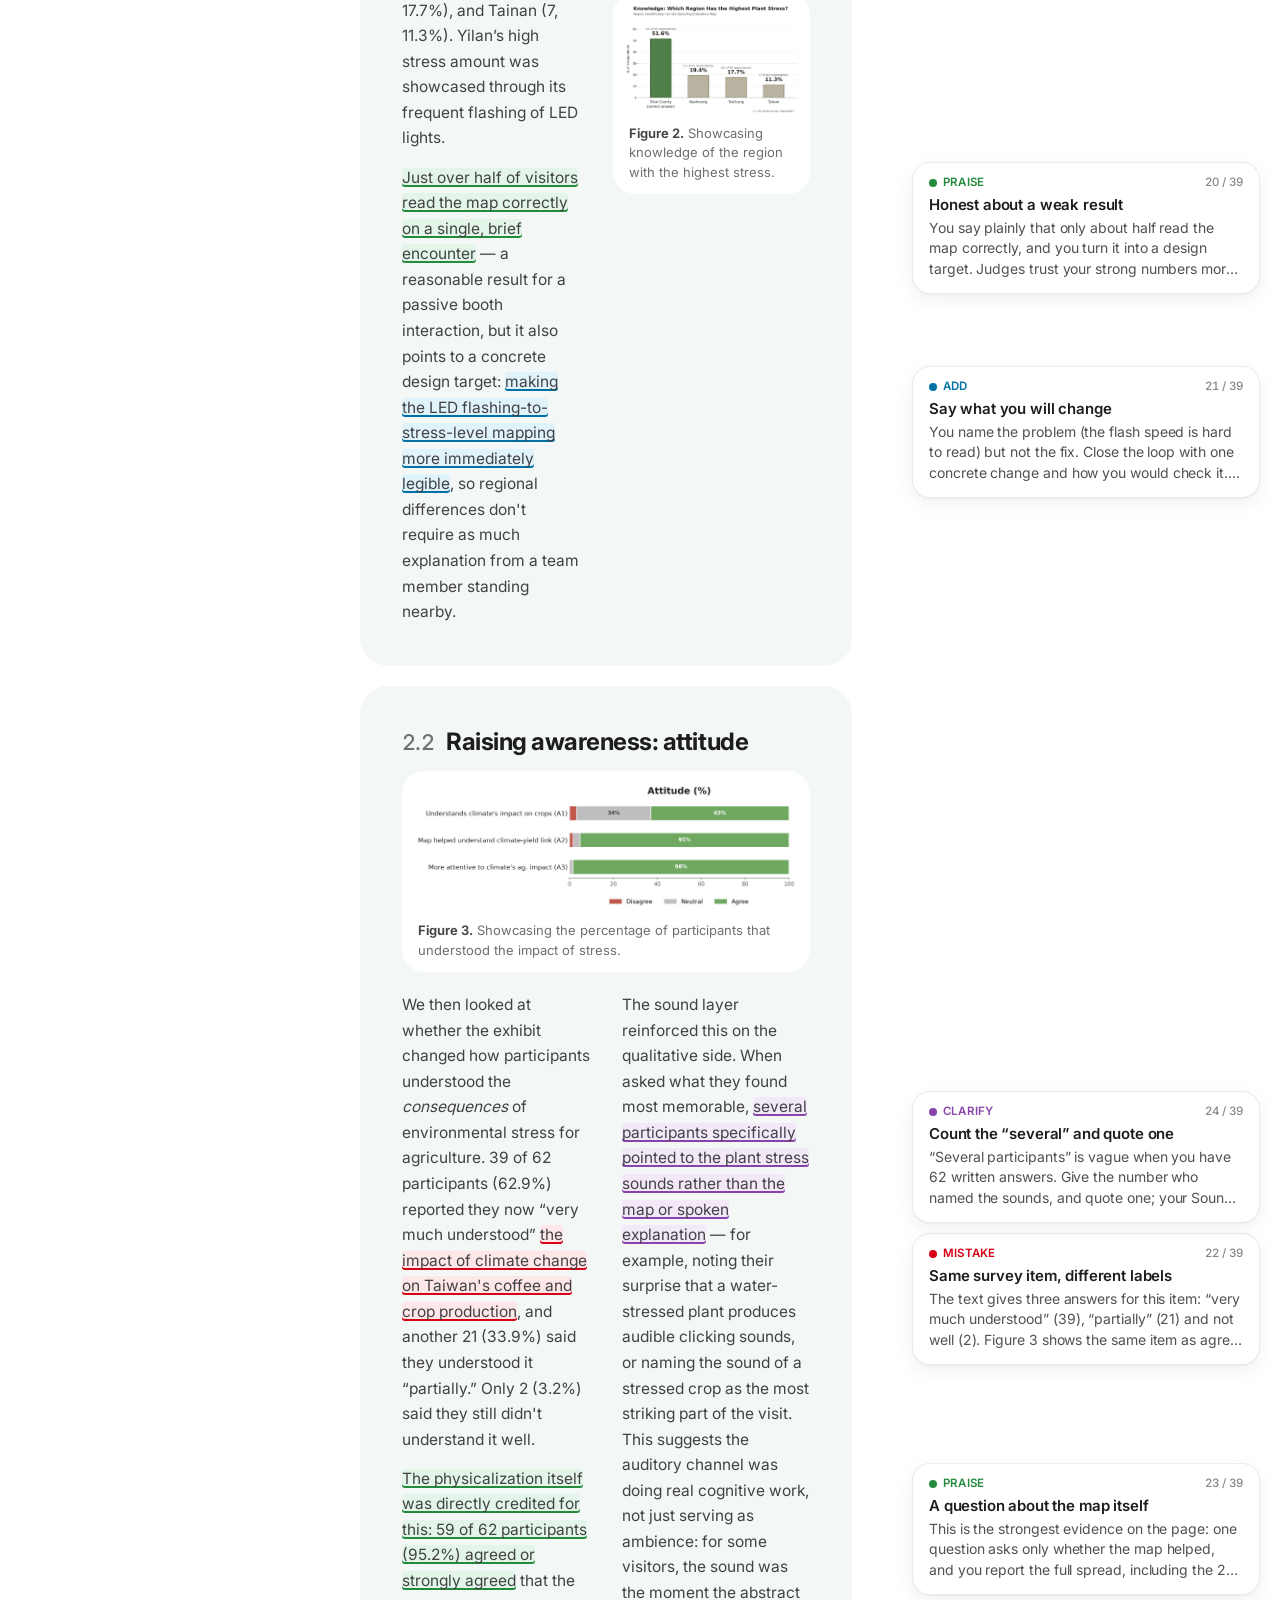
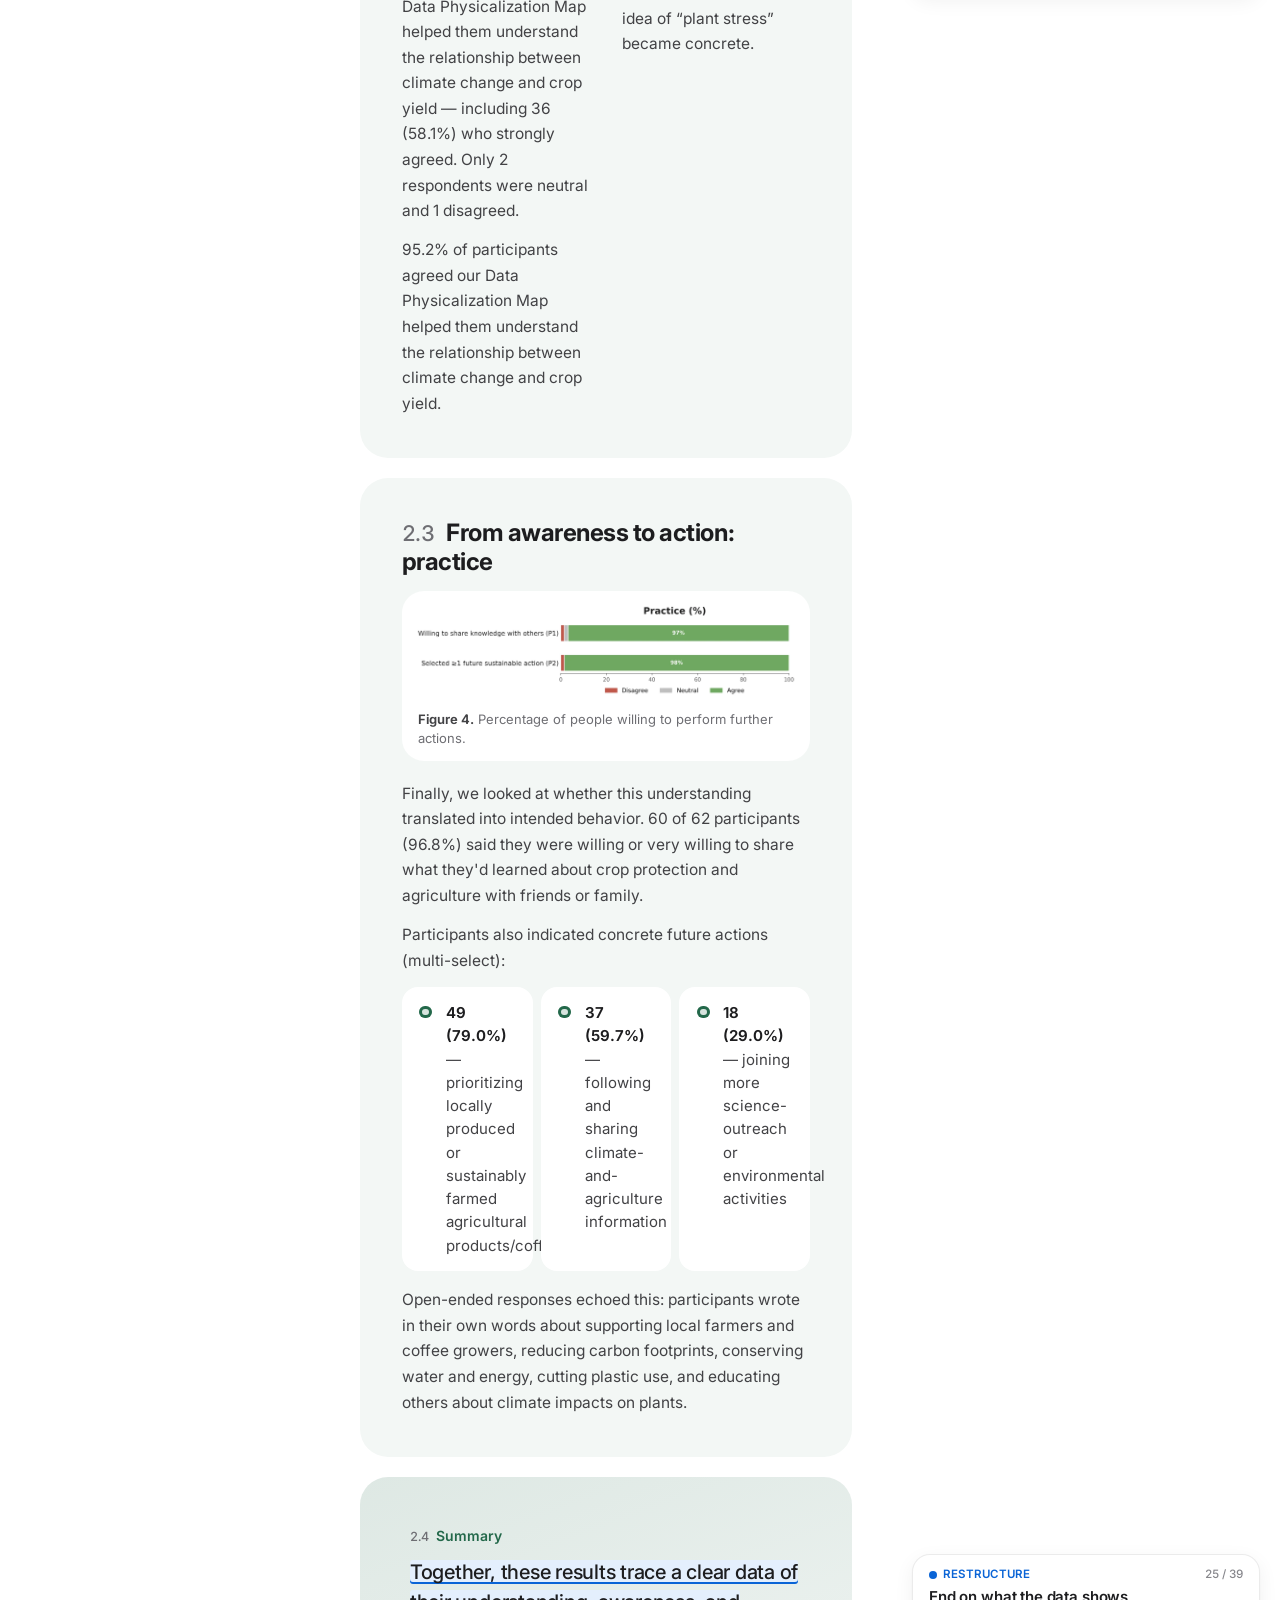
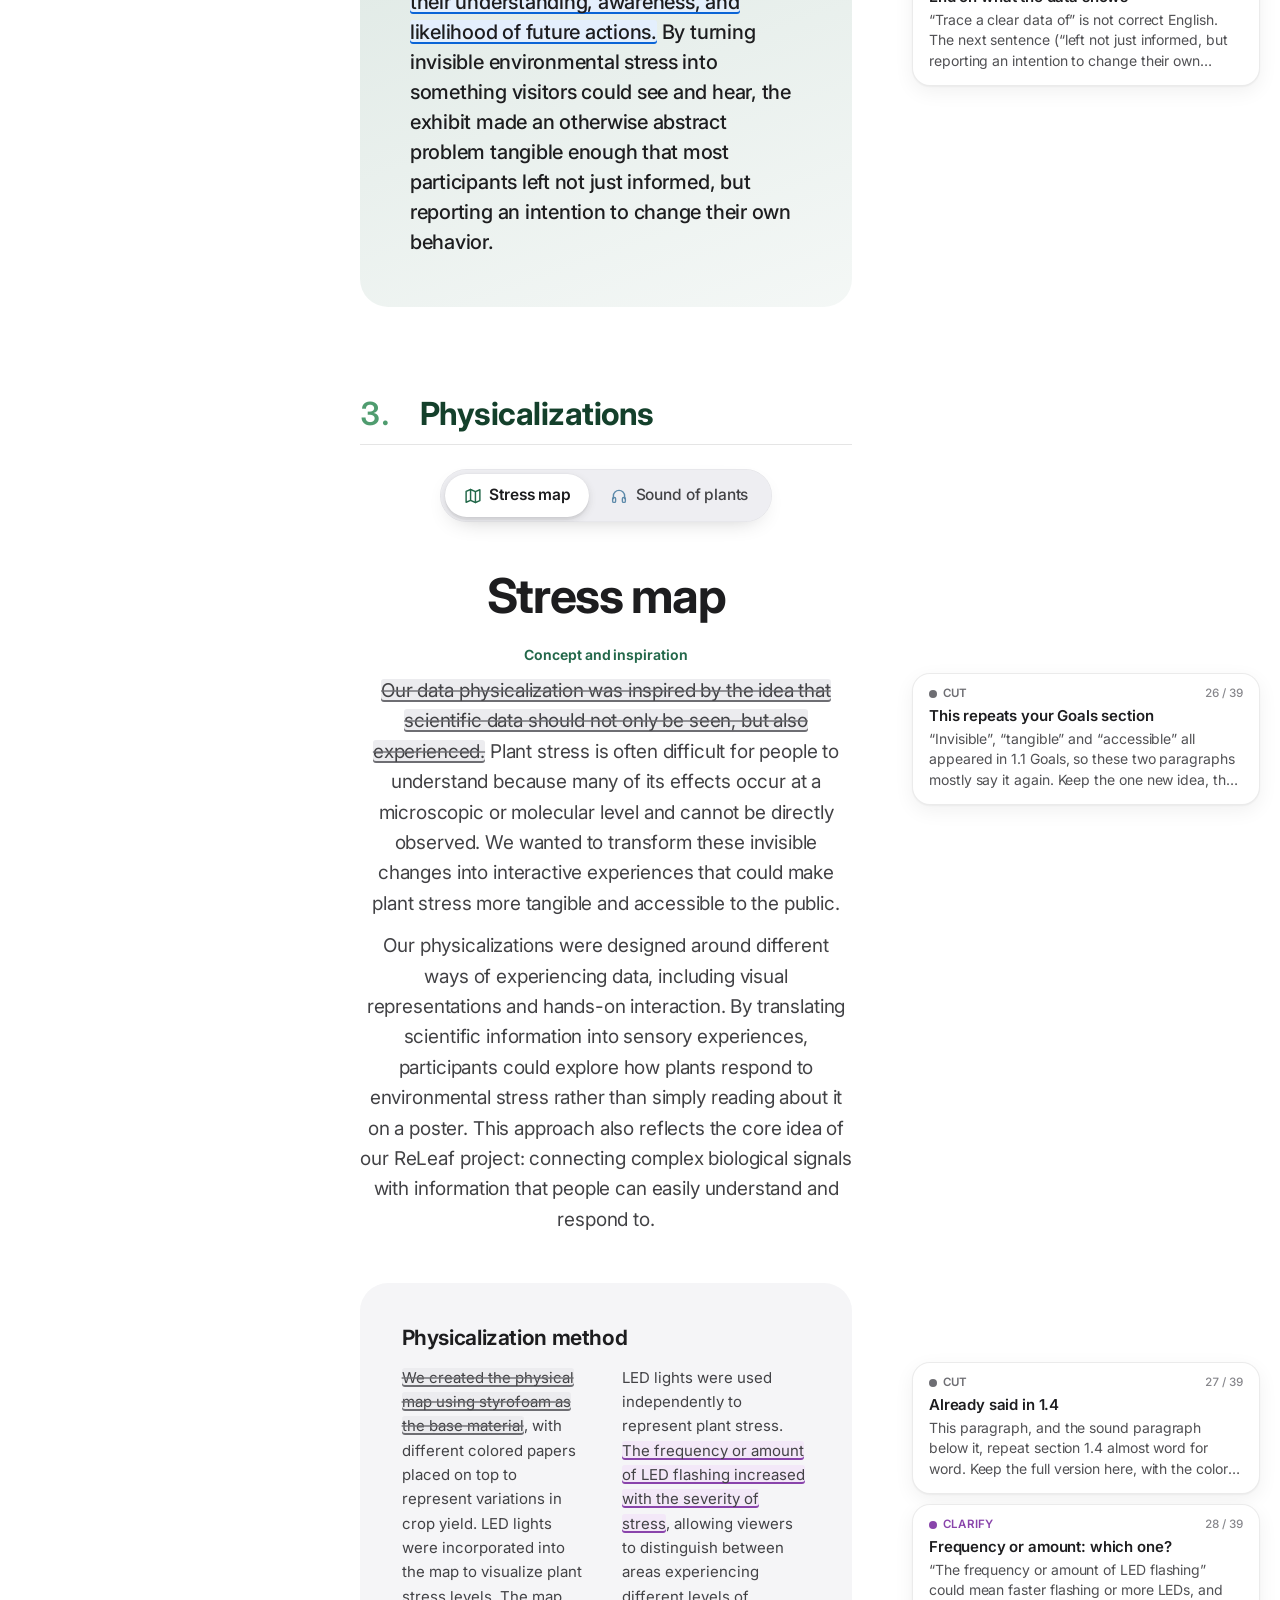
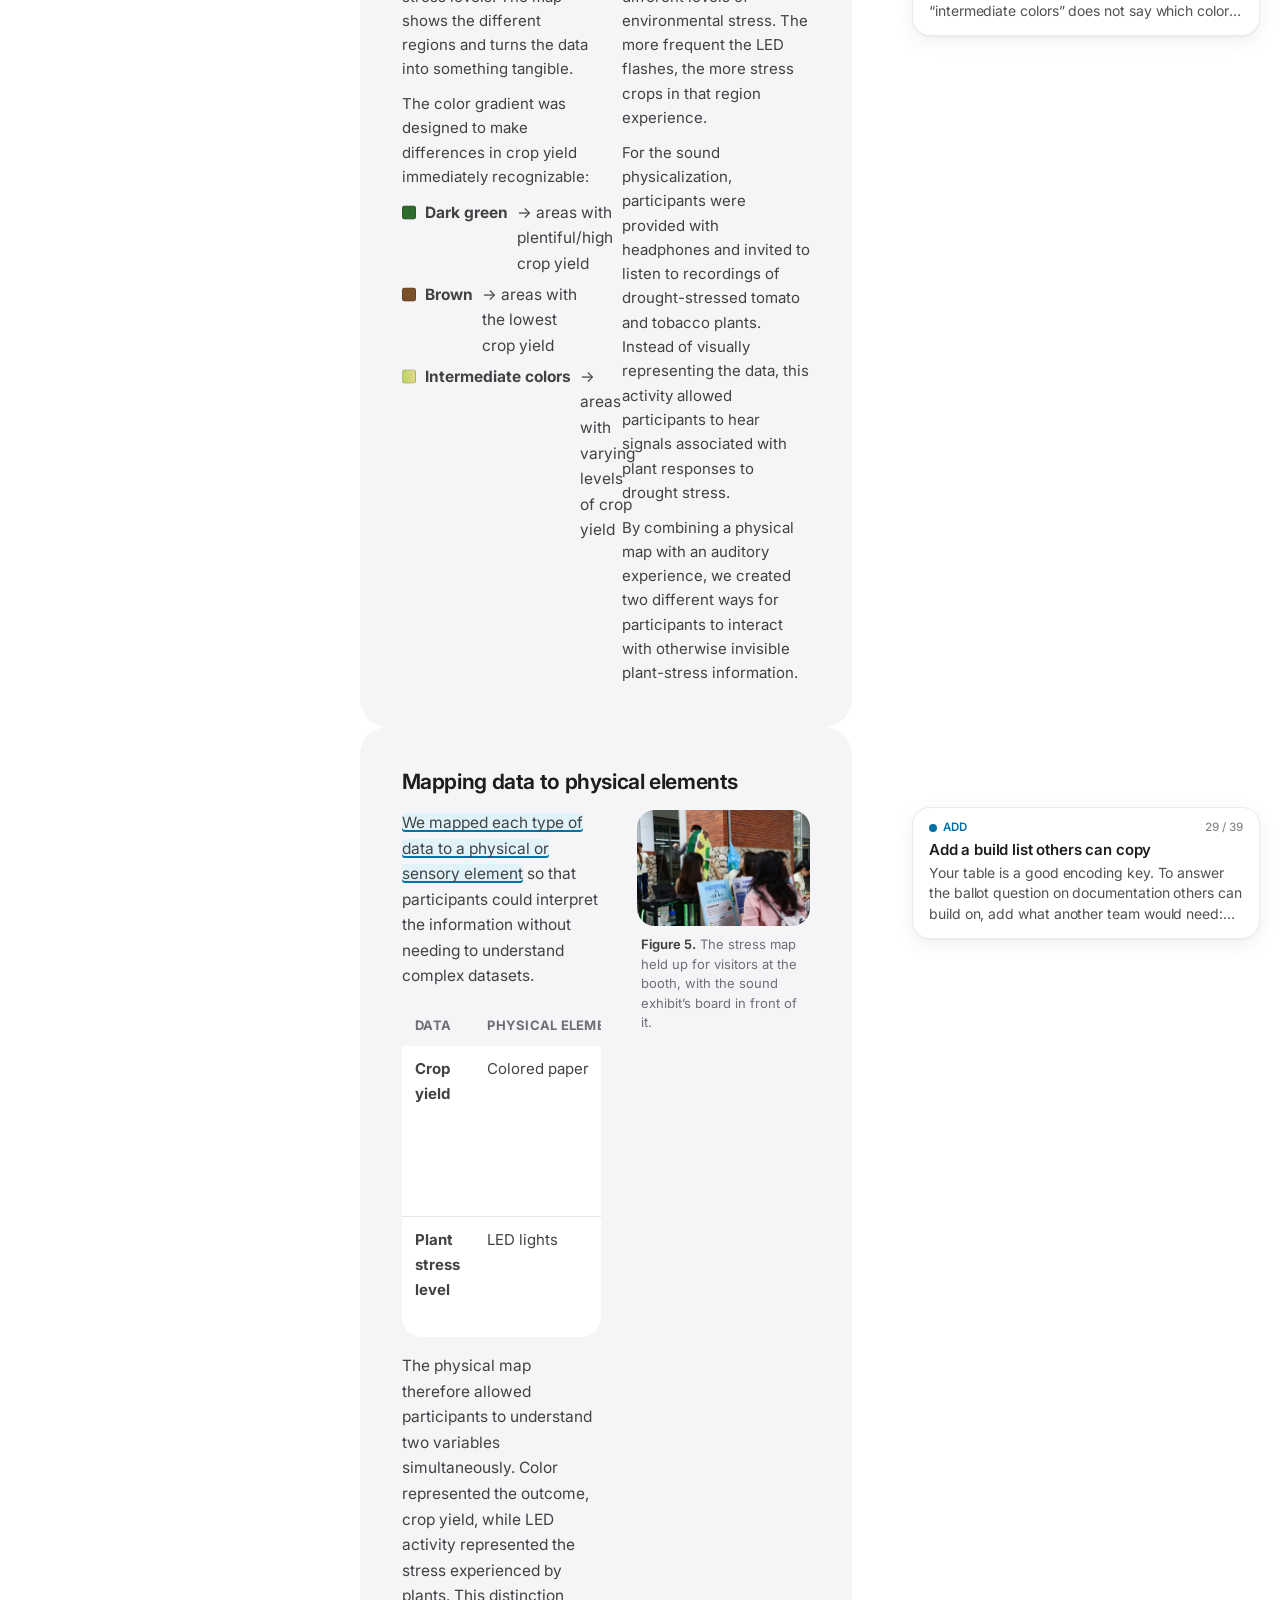
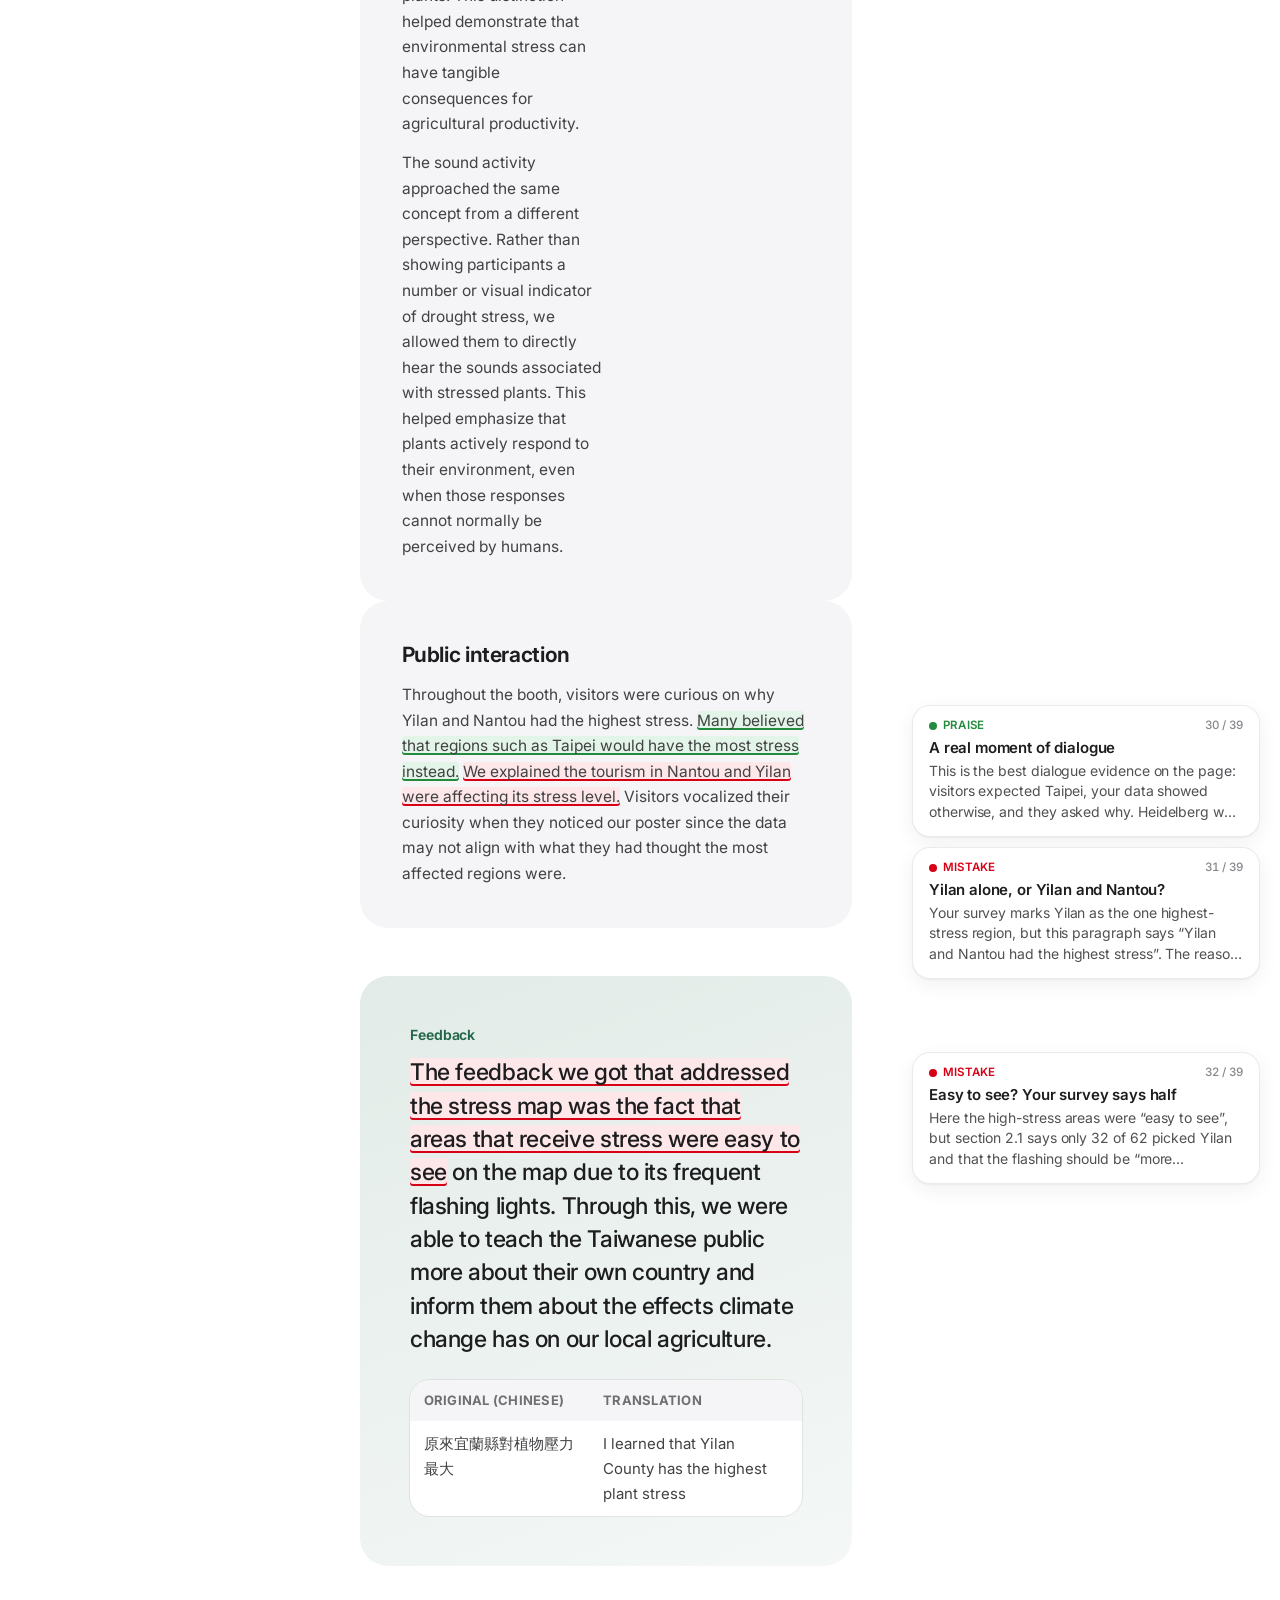
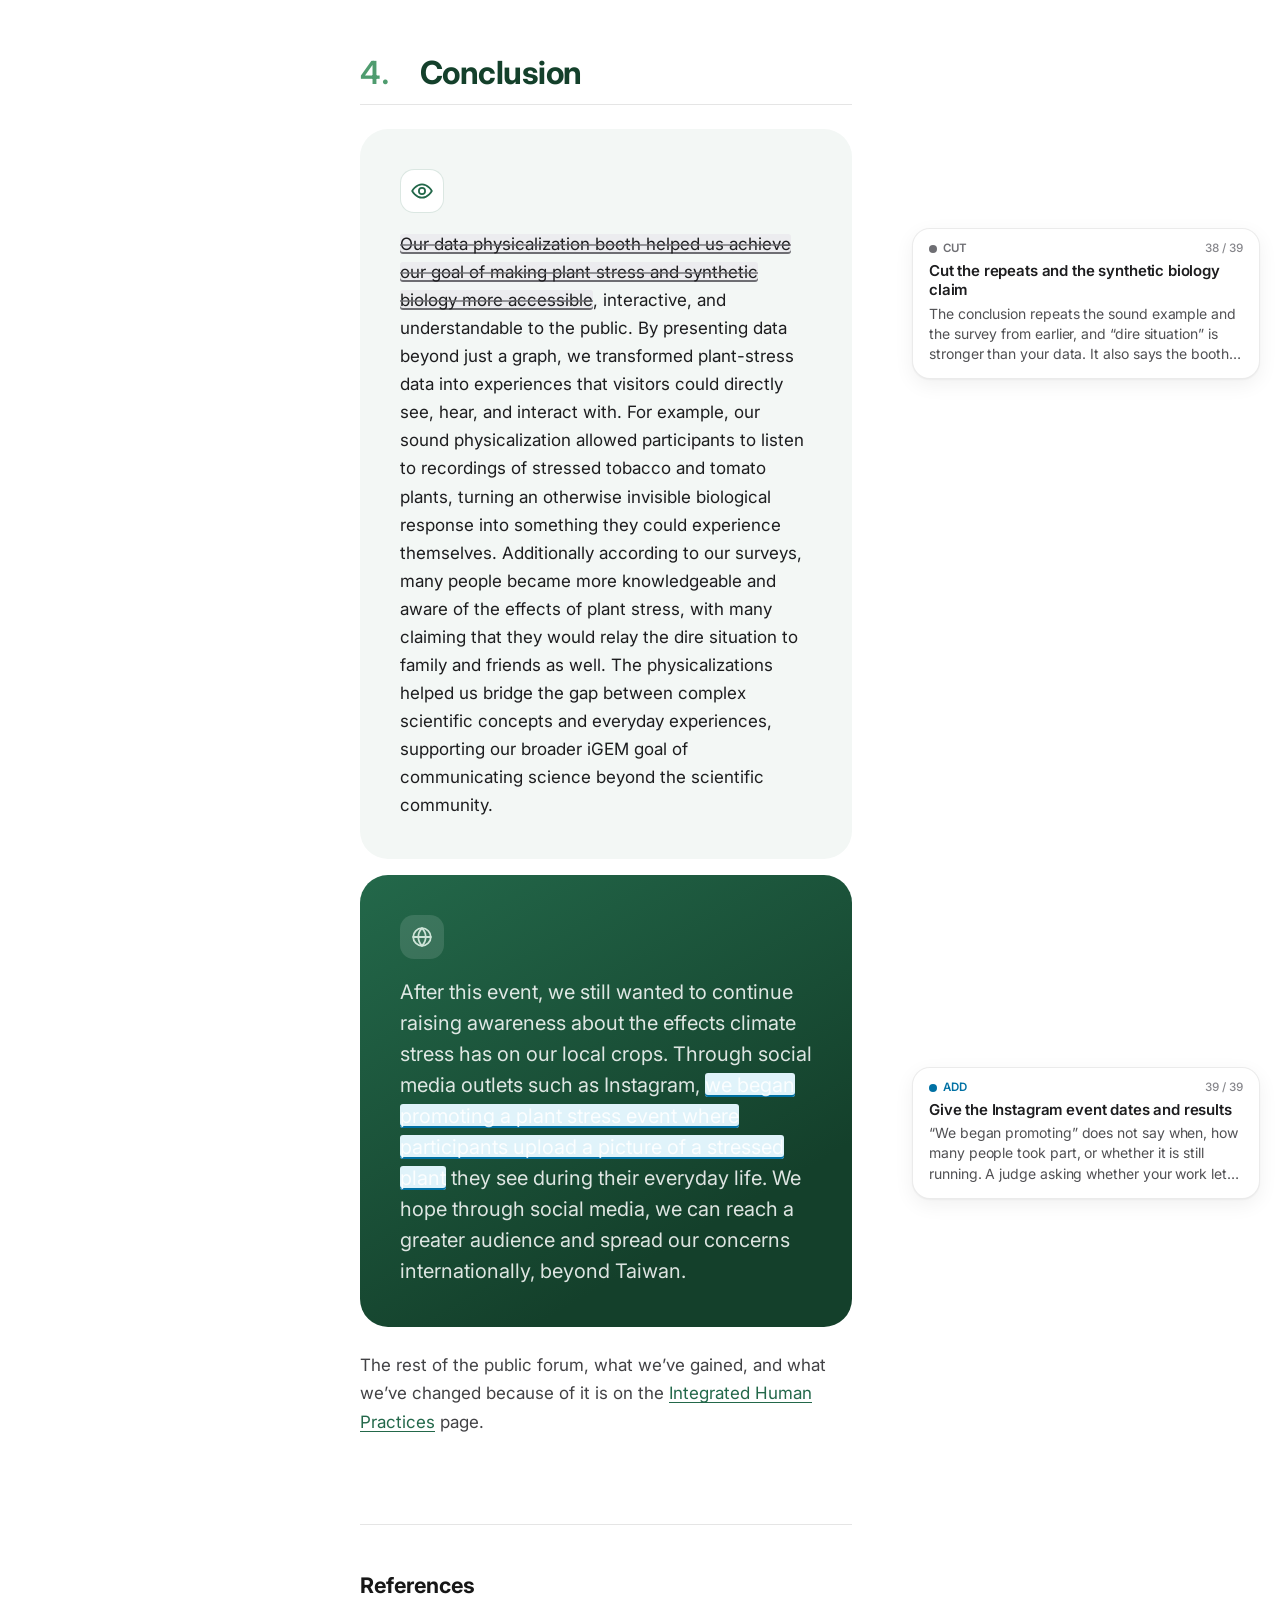
==== commit 7565ed81: "Sync with wiki 5d10698: Olivia's Geospatial revisions in, the 15 notes she acted on out Geospatial k" ====
--- a/docs/data-physicalization/index.html
+++ b/docs/data-physicalization/index.html
@@ -11,9 +11,9 @@
   <link rel="stylesheet" href="../assets/css/page.css" />
   <link rel="stylesheet" href="../assets/css/engage.css?v=1007s" />
   <link rel="stylesheet" href="physical.css?v=1007s" />
-  <link rel="stylesheet" href="../assets/css/bannerhead.css?v=20261008g" />
-  <script src="../assets/js/bannerhead.js?v=20261008g" defer></script>
-  <link rel="stylesheet" href="../coach/coach.css?v=1008190437" />
+  <link rel="stylesheet" href="../assets/css/bannerhead.css?v=20261008i" />
+  <script src="../assets/js/bannerhead.js?v=20261008i" defer></script>
+  <link rel="stylesheet" href="../coach/coach.css?v=1009164547" />
 </head>
 <body class="engage dp">
 <!--
@@ -53,15 +53,6 @@
           <li><a class="st-key" href="#practice"><i></i><span class="abs-ledger__name">Willing to share</span><span class="abs-st">Survey</span><span class="abs-ledger__text">60 of 62 participants (96.8%) said they were willing</span></a></li>
         </ul>
       </div>
-      <nav class="abs-map" aria-label="Page sections">
-        <h2 class="abs-kicker">On this page</h2>
-        <ol>
-          <li><a href="#overview"><span class="abs-map__no">1</span><span class="abs-map__name">Overview</span><span class="abs-map__text">From data to map</span></a></li>
-          <li><a href="#impact"><span class="abs-map__no">2</span><span class="abs-map__name">Impact</span><span class="abs-map__text">Connecting data to plant stress</span></a></li>
-          <li><a href="#physicalizations"><span class="abs-map__no">3</span><span class="abs-map__name">Physicalizations</span><span class="abs-map__text">Stress map; Sound of plants</span></a></li>
-          <li><a href="#conclusion"><span class="abs-map__no">4</span><span class="abs-map__name">Conclusion</span><span class="abs-map__text">After this event</span></a></li>
-        </ol>
-      </nav>
     </div>
   </section>
 
@@ -449,7 +440,7 @@
   <script src="../assets/js/nav.js" fetchpriority="high"></script>
   <script src="../assets/js/page.js" fetchpriority="high"></script>
   <script src="../assets/js/engage.js?v=1007s"></script>
-  <script src="../coach/data/data-physicalization.js?v=1008190437"></script>
-  <script src="../coach/coach.js?v=1008190437"></script>
+  <script src="../coach/data/data-physicalization.js?v=1009164547"></script>
+  <script src="../coach/coach.js?v=1009164547"></script>
 </body>
 </html>
--- a/docs/assets/css/bannerhead.css
+++ b/docs/assets/css/bannerhead.css
@@ -50,11 +50,15 @@
 
    The drawing's width is set by the window's height: what is left after the
    nav and the abstract (--abs-h), times the drawing's aspect ratio (--ar).
-   It is centred on a sheet of paper the full width of the page, and its
+   It is centred on a sheet of paper the full width of the frame, and its
    bottom edge overlaps the sheet so the two read as one object.
-
-   The abstract is three columns: the page's message, its outcomes, and a map
-   of its sections numbered as the page numbers them.
+   bannerhead.js measures the real abstract and shrinks the drawing further
+   when a page's text is longer.
+
+   Two columns: the abstract on the left, given the larger share so it can
+   carry a full paragraph or two, and the page's results on the right as one
+   white card. The page's own contents rail already maps its sections, so the
+   sheet does not repeat them.
 
    The serif is whatever book face the reader already has (Iowan Old Style on
    a Mac, Palatino on Windows). Nothing is fetched, so the iGEM rule on
@@ -65,14 +69,12 @@
   --paper: #f3f6ee;
   --paper-2: #fafbf8;
   --ink-1: #1d2620;
-  --ink-2: #4b534d;
-  --ink-3: #6b726c;
+  --ink-2: #444c46;
+  --ink-3: #646b65;
   --ar: 3.012;                     /* 2253 / 748; description's drawing is 2.734 */
-  --abs-h: 27rem;                  /* the abstract's height on a laptop */
+  --abs-h: 25rem;                  /* the abstract's height on a laptop */
   --bw: max(32rem, calc((100svh - var(--nav-h, 68px) - var(--abs-h)) * var(--ar)));
 }
-/* narrower laptops wrap the abstract onto more lines, so the drawing gives way */
-@media (max-width: 1360px) { .bannerhead { --abs-h: 29.5rem; } }
 .bannerhead[data-tab="project"]    { --paper: #fbf1f3; --paper-2: #fdf9fa; --ink-1: #2a1d22; }
 .bannerhead[data-tab="drylab"]     { --paper: #eef4f6; --paper-2: #f9fbfc; --ink-1: #1b252a; }
 .bannerhead[data-tab="engagement"] { --paper: #fbf5ec; --paper-2: #fdfaf5; --ink-1: #2a211c; }
@@ -92,7 +94,7 @@
 .abstract--sheet .abstract__inner {
   --overlap: calc(min(100%, var(--bw)) * .07);
   margin-top: calc(-1 * var(--overlap));
-  padding: calc(var(--overlap) + clamp(1rem, .6rem + .8vw, 1.5rem)) clamp(1.25rem, .4rem + 3vw, 3.5rem) clamp(1.25rem, .8rem + 1vw, 2rem);
+  padding: calc(var(--overlap) + clamp(1.25rem, .8rem + 1vw, 2rem)) clamp(1.25rem, .2rem + 4vw, 4.5rem) clamp(1.5rem, 1rem + 1.2vw, 2.5rem);
   background: linear-gradient(180deg, var(--paper) 0%, var(--paper) 45%, var(--paper-2) 100%);
   border-radius: 28px;
   box-shadow:
@@ -103,23 +105,17 @@
   gap: 2rem;
   grid-template-columns: minmax(0, 1fr);
 }
-@media (min-width: 760px) {
-  .abstract--sheet .abstract__inner { grid-template-columns: repeat(2, minmax(0, 1fr)); column-gap: 2.5rem; }
-  .abstract--sheet .abstract__story { grid-column: 1 / -1; }
-}
-@media (min-width: 1120px) {
-  .abstract--sheet .abstract__inner { grid-template-columns: minmax(0, 5fr) minmax(0, 4fr) minmax(0, 3fr); column-gap: clamp(2rem, .5rem + 2.6vw, 3.5rem); }
-  .abstract--sheet .abstract__story { grid-column: auto; }
-  /* a page with no sections to map (Attribution): two columns */
-  .abstract--sheet .abstract__inner--nomap { grid-template-columns: minmax(0, 6fr) minmax(0, 5fr); }
-}
-@media (min-width: 760px) and (max-width: 1119px) {
-  .abstract--sheet .abstract__inner--nomap .abstract__story { grid-column: 1 / -1; }
+@media (min-width: 900px) {
+  .abstract--sheet .abstract__inner {
+    grid-template-columns: minmax(0, 1.32fr) minmax(0, 1fr);
+    column-gap: clamp(2.5rem, 1rem + 3vw, 4.5rem);
+    align-items: start;
+  }
 }
 
 /* small capitals that name each column */
 .abs-kicker {
-  margin: 0 0 .85rem;
+  margin: 0 0 1rem;
   font-size: .6875rem;
   font-weight: 650;
   letter-spacing: .2em;
@@ -127,54 +123,55 @@
   color: var(--bh-label);
 }
 
-/* the message: one sentence in the serif, one short paragraph under it */
+/* the abstract: one sentence in the serif, then the paragraph(s) */
 .abstract--sheet .abstract__lead {
   margin: 0;
-  max-width: 40ch;
+  max-width: 34ch;
   font-family: var(--serif);
-  font-size: clamp(1.22rem, .95rem + .7vw, 1.5rem);
+  font-size: clamp(1.35rem, 1rem + 1vw, 1.75rem);
   font-weight: 400;
-  line-height: 1.27;
-  letter-spacing: -.008em;
+  line-height: 1.24;
+  letter-spacing: -.01em;
   color: var(--ink-1);
   text-wrap: balance;
 }
 .abstract--sheet .abstract__lead em { font-style: italic; }
 .abstract--sheet .abstract__body {
-  margin: .8rem 0 0;
+  margin: 1rem 0 0;
   max-width: 66ch;
-  font-size: .9375rem;
-  line-height: 1.62;
+  font-size: 1rem;
+  line-height: 1.7;
   color: var(--ink-2);
   text-wrap: pretty;
 }
+.abstract--sheet .abstract__body + .abstract__body { margin-top: .7rem; }
 .abstract--sheet .abstract__body strong { font-weight: 620; color: var(--ink-1); }
 
-/* outcomes: one white card, one row each, a mark for how it went */
+/* results: one white card, one row each, a mark for how it went */
 .abs-ledger {
   list-style: none; margin: 0;
   padding: .35rem;
-  background: rgb(255 255 255 / .85);
-  border-radius: 20px;
-  box-shadow: 0 1px 2px rgb(29 38 32 / .05), 0 16px 36px -26px rgb(29 38 32 / .22);
+  background: rgb(255 255 255 / .88);
+  border-radius: 22px;
+  box-shadow: 0 1px 2px rgb(29 38 32 / .05), 0 18px 40px -28px rgb(29 38 32 / .24);
 }
 .abs-ledger a {
   display: grid;
-  grid-template-columns: 1rem minmax(0, 1fr) auto;
+  grid-template-columns: 1.05rem minmax(0, 1fr) auto;
   align-items: baseline;
-  gap: .05rem .55rem;
-  padding: .6rem .8rem .65rem;
-  border-radius: 14px;
+  gap: .12rem .7rem;
+  padding: .62rem 1rem .68rem;
+  border-radius: 16px;
   text-decoration: none; color: inherit;
   transition: background-color .25s ease;
 }
 .abs-ledger a:hover, .abs-ledger a:focus-visible { background: var(--paper); }
-.abs-ledger__name { font-size: .9375rem; font-weight: 620; letter-spacing: -.006em; color: var(--ink-1); }
-.abs-ledger__text { grid-column: 2 / -1; font-size: .8125rem; line-height: 1.45; color: var(--ink-3); }
+.abs-ledger__name { font-size: 1rem; font-weight: 620; letter-spacing: -.008em; color: var(--ink-1); }
+.abs-ledger__text { grid-column: 2 / -1; font-size: .875rem; line-height: 1.45; color: var(--ink-3); text-wrap: pretty; }
 
 /* status: a glyph that still reads in greyscale, and the word at the right */
 .abs-st {
-  font-size: .5625rem; font-weight: 700;
+  font-size: .625rem; font-weight: 700;
   letter-spacing: .14em;
   text-transform: uppercase;
   color: var(--st);
@@ -182,7 +179,7 @@
 }
 .abs-ledger a > i {
   position: relative; align-self: start;
-  width: .6rem; height: .6rem; margin-top: .42rem;
+  width: .65rem; height: .65rem; margin-top: .45rem;
   border-radius: 50%;
   border: 1.5px solid var(--st);
 }
@@ -194,47 +191,20 @@
 /* an item that is not a test result: a small diamond in the tab's colour */
 .st-key     { --st: var(--bh-label); } .st-key > i { border-radius: 1.5px; background: var(--st); transform: rotate(45deg) scale(.82); }
 
-/* the page's own sections, numbered as the page numbers them */
-.abs-map ol { list-style: none; margin: 0; padding: 0; display: grid; gap: .1rem; }
-.abs-map a {
-  display: grid;
-  grid-template-columns: 3.6rem minmax(0, 1fr);
-  padding: .5rem .7rem .55rem .55rem;
-  margin-left: -.55rem;
-  border-radius: 12px;
-  text-decoration: none; color: inherit;
-  transition: background-color .25s ease;
-}
-.abs-map a:hover, .abs-map a:focus-visible { background: rgb(255 255 255 / .75); }
-.abs-map__no {
-  grid-row: span 2;
-  font-family: var(--serif);
-  font-size: 1.15rem; line-height: 1.1;
-  color: var(--bh-label);
-  white-space: nowrap;
-  font-variant-numeric: lining-nums;
-}
-.abs-map__name { font-size: .9375rem; font-weight: 620; letter-spacing: -.006em; color: var(--ink-1); }
-.abs-map__text { font-size: .8125rem; line-height: 1.45; color: var(--ink-3); }
-
 /* short laptop windows (about 1280 x 720 of page): the drawing is already at
    its smallest, so the abstract gives up some air instead                    */
-@media (min-width: 760px) and (max-height: 780px) {
-  .abstract--sheet .abstract__inner { padding-top: calc(var(--overlap) + .8rem); padding-bottom: 1.1rem; row-gap: 1.25rem; }
-  .abs-kicker { margin-bottom: .55rem; }
-  .abstract--sheet .abstract__lead { font-size: 1.2rem; }
-  .abstract--sheet .abstract__body { margin-top: .6rem; font-size: .90625rem; line-height: 1.56; }
-  .abs-ledger { padding: .25rem; }
-  .abs-ledger a { padding: .42rem .75rem .48rem; }
-  .abs-ledger__text, .abs-map__text { font-size: .78125rem; }
-  .abs-map a { padding-top: .38rem; padding-bottom: .4rem; }
-}
-
-/* arrival: the three columns settle in once, after the drawing */
+@media (min-width: 900px) and (max-height: 780px) {
+  .abstract--sheet .abstract__inner { padding-top: calc(var(--overlap) + .9rem); padding-bottom: 1.25rem; }
+  .abs-kicker { margin-bottom: .65rem; }
+  .abstract--sheet .abstract__lead { font-size: 1.3rem; }
+  .abstract--sheet .abstract__body { margin-top: .7rem; font-size: .9375rem; line-height: 1.6; }
+  .abs-ledger a { padding: .55rem .9rem .6rem; }
+  .abs-ledger__text { font-size: .8125rem; }
+}
+
+/* arrival: the two columns settle in once, after the drawing */
 @media (prefers-reduced-motion: no-preference) {
   .abstract--sheet .abstract__inner > * { animation: settle .9s cubic-bezier(.2, .7, .2, 1) both; }
-  .abstract--sheet .abstract__inner > :nth-child(2) { animation-delay: .08s; }
-  .abstract--sheet .abstract__inner > :nth-child(3) { animation-delay: .16s; }
+  .abstract--sheet .abstract__inner > :nth-child(2) { animation-delay: .1s; }
   @keyframes settle { from { opacity: 0; transform: translateY(8px); } }
 }
-
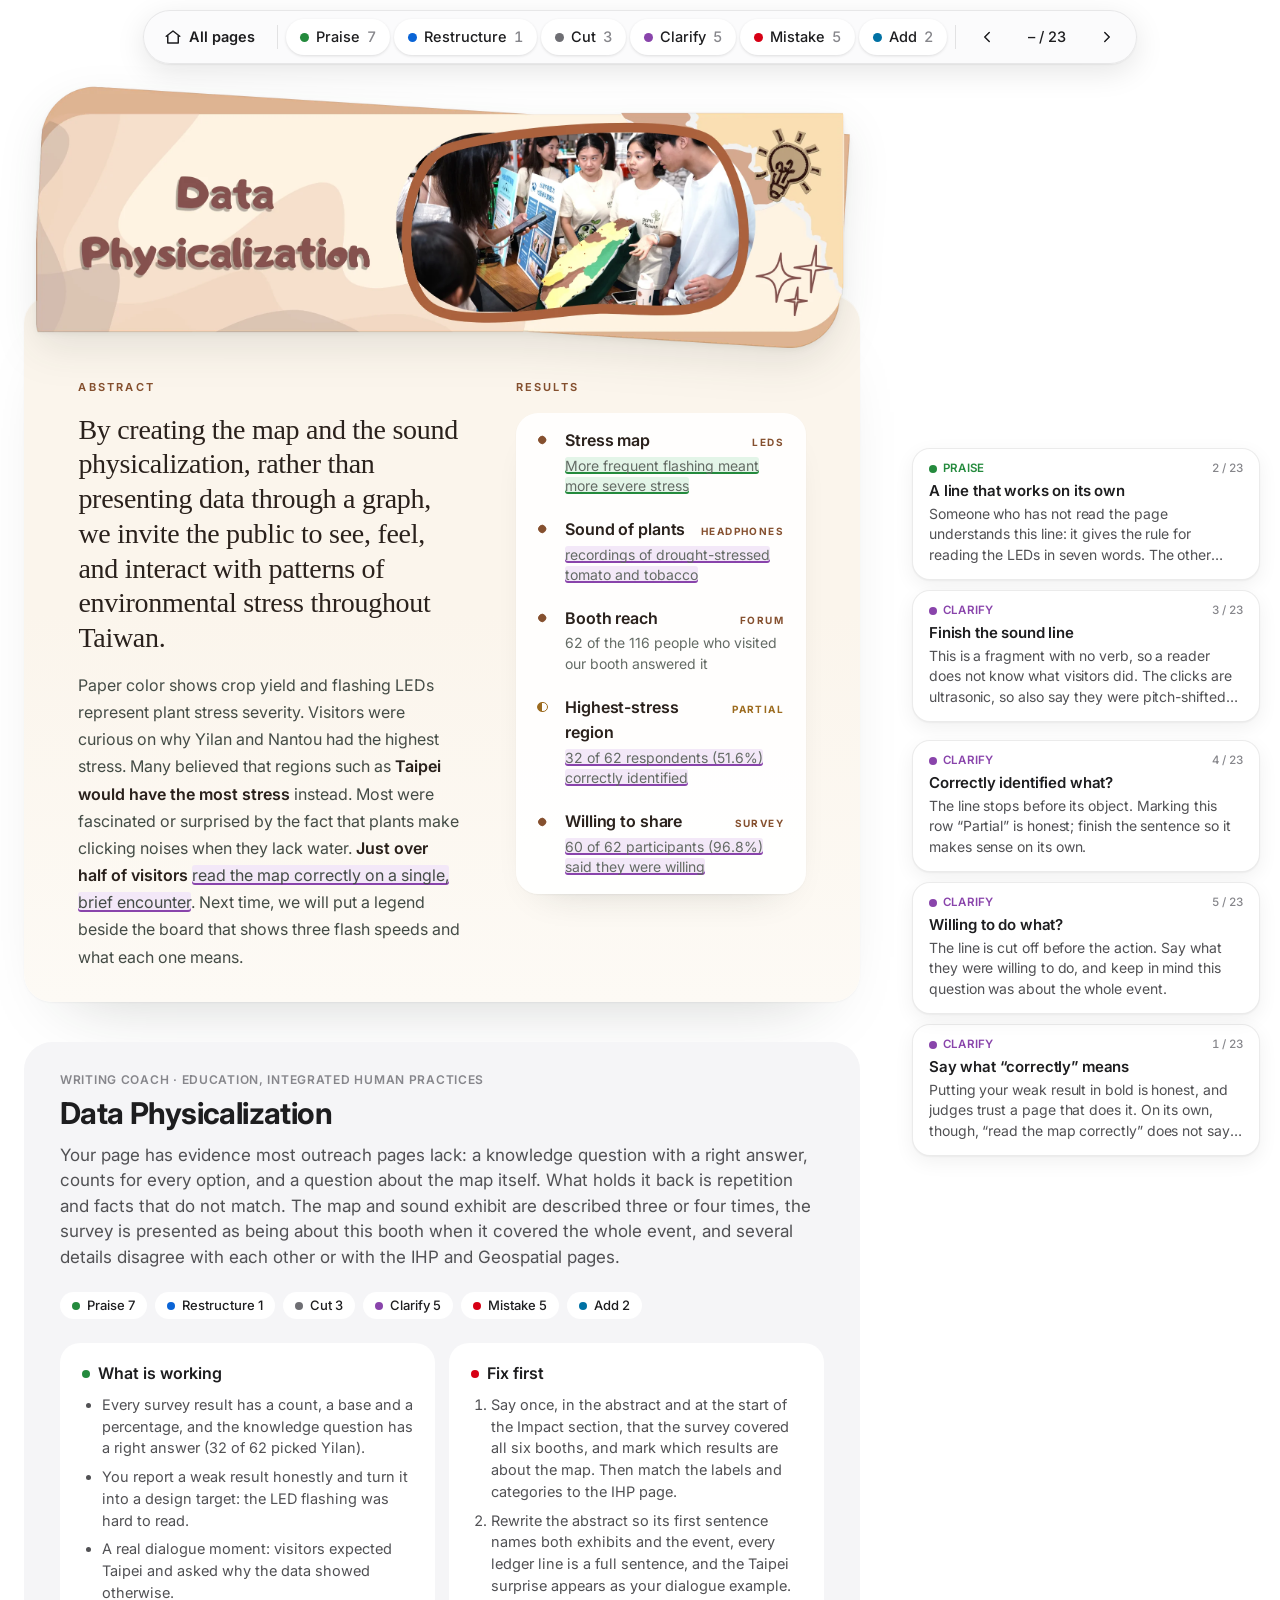
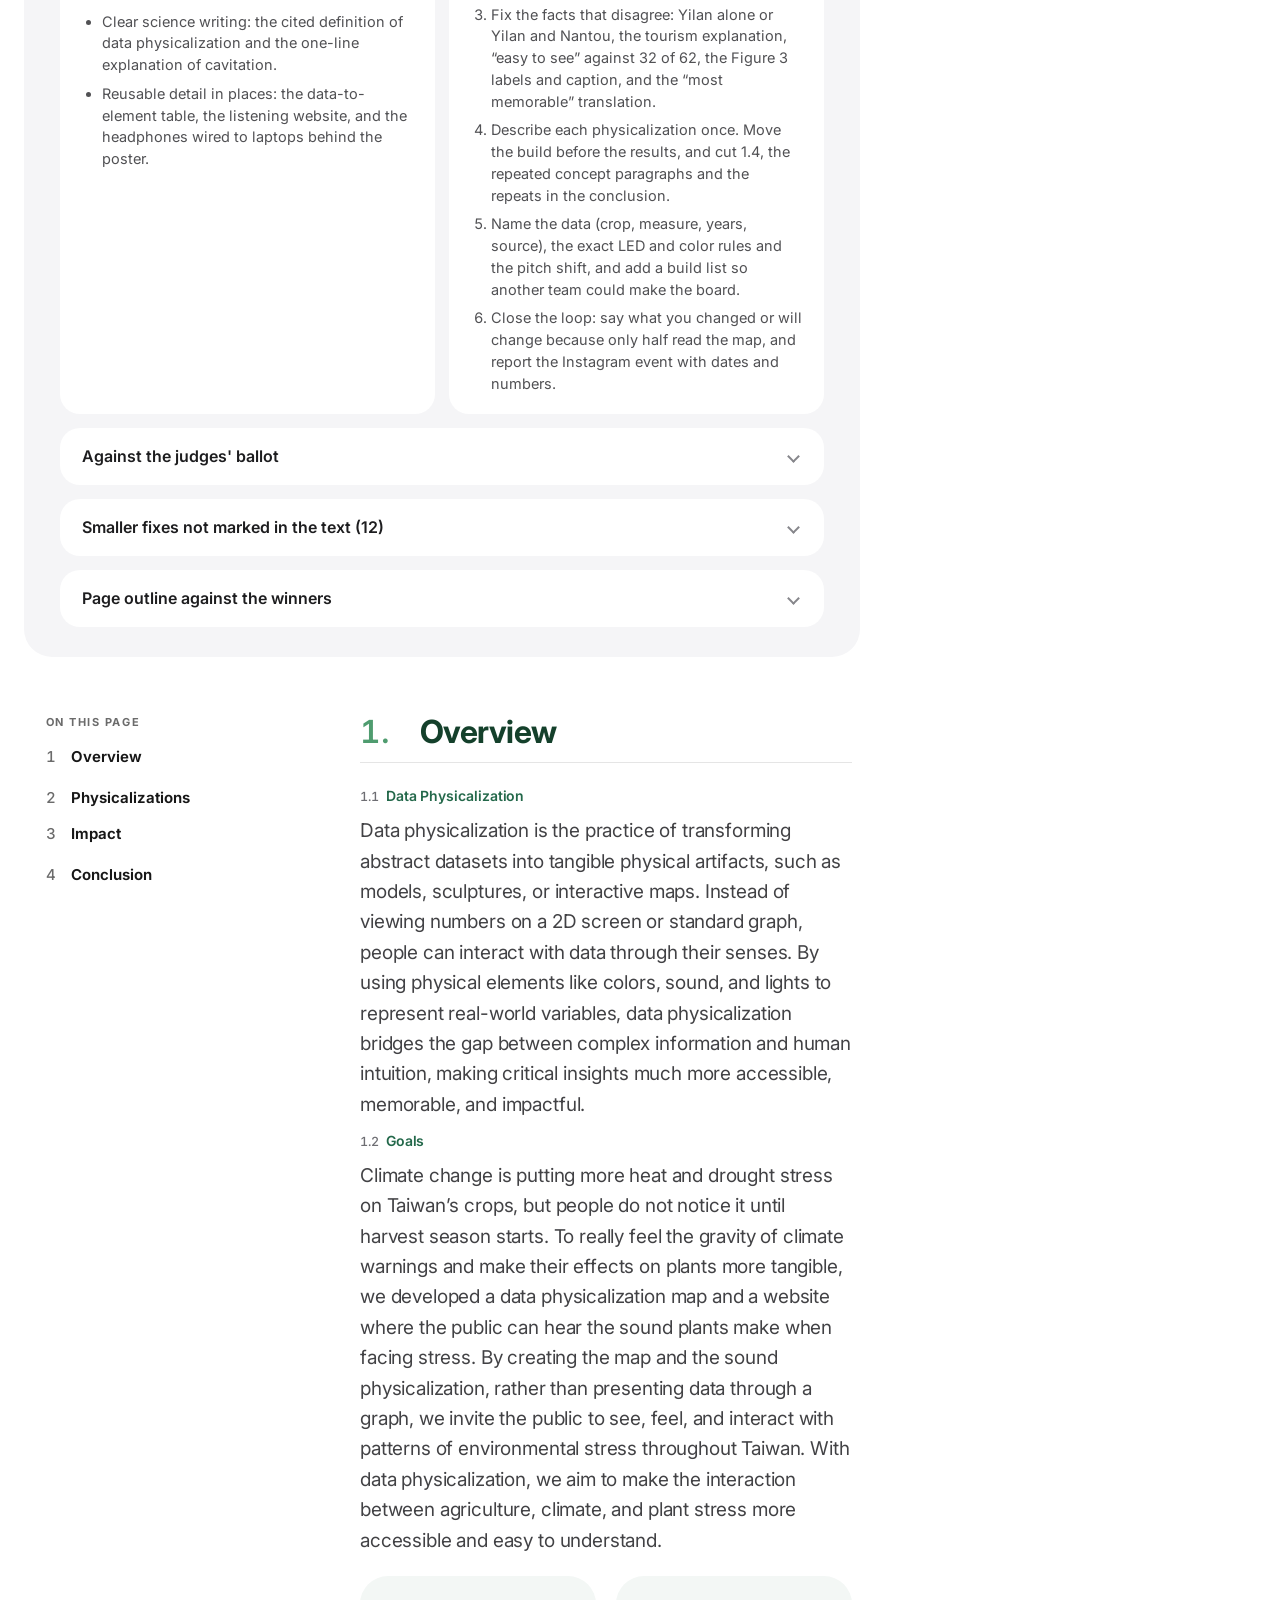
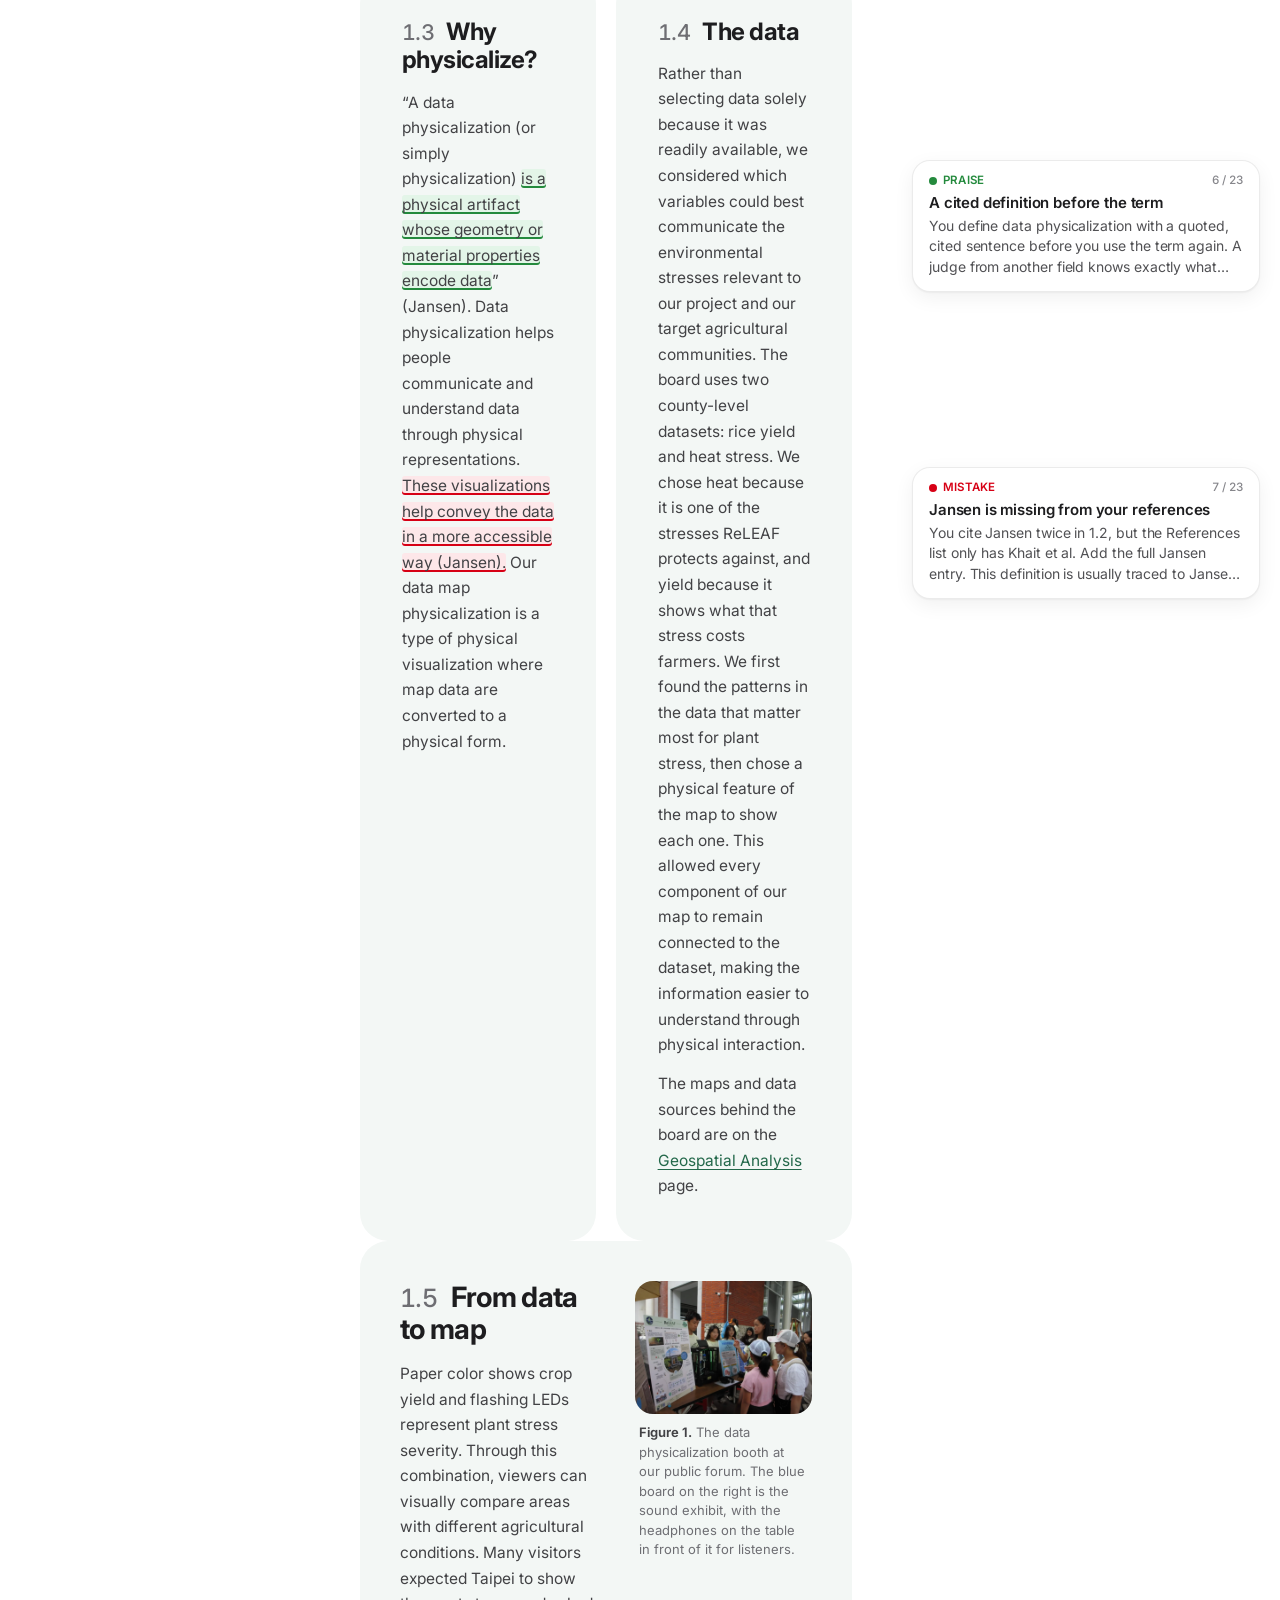
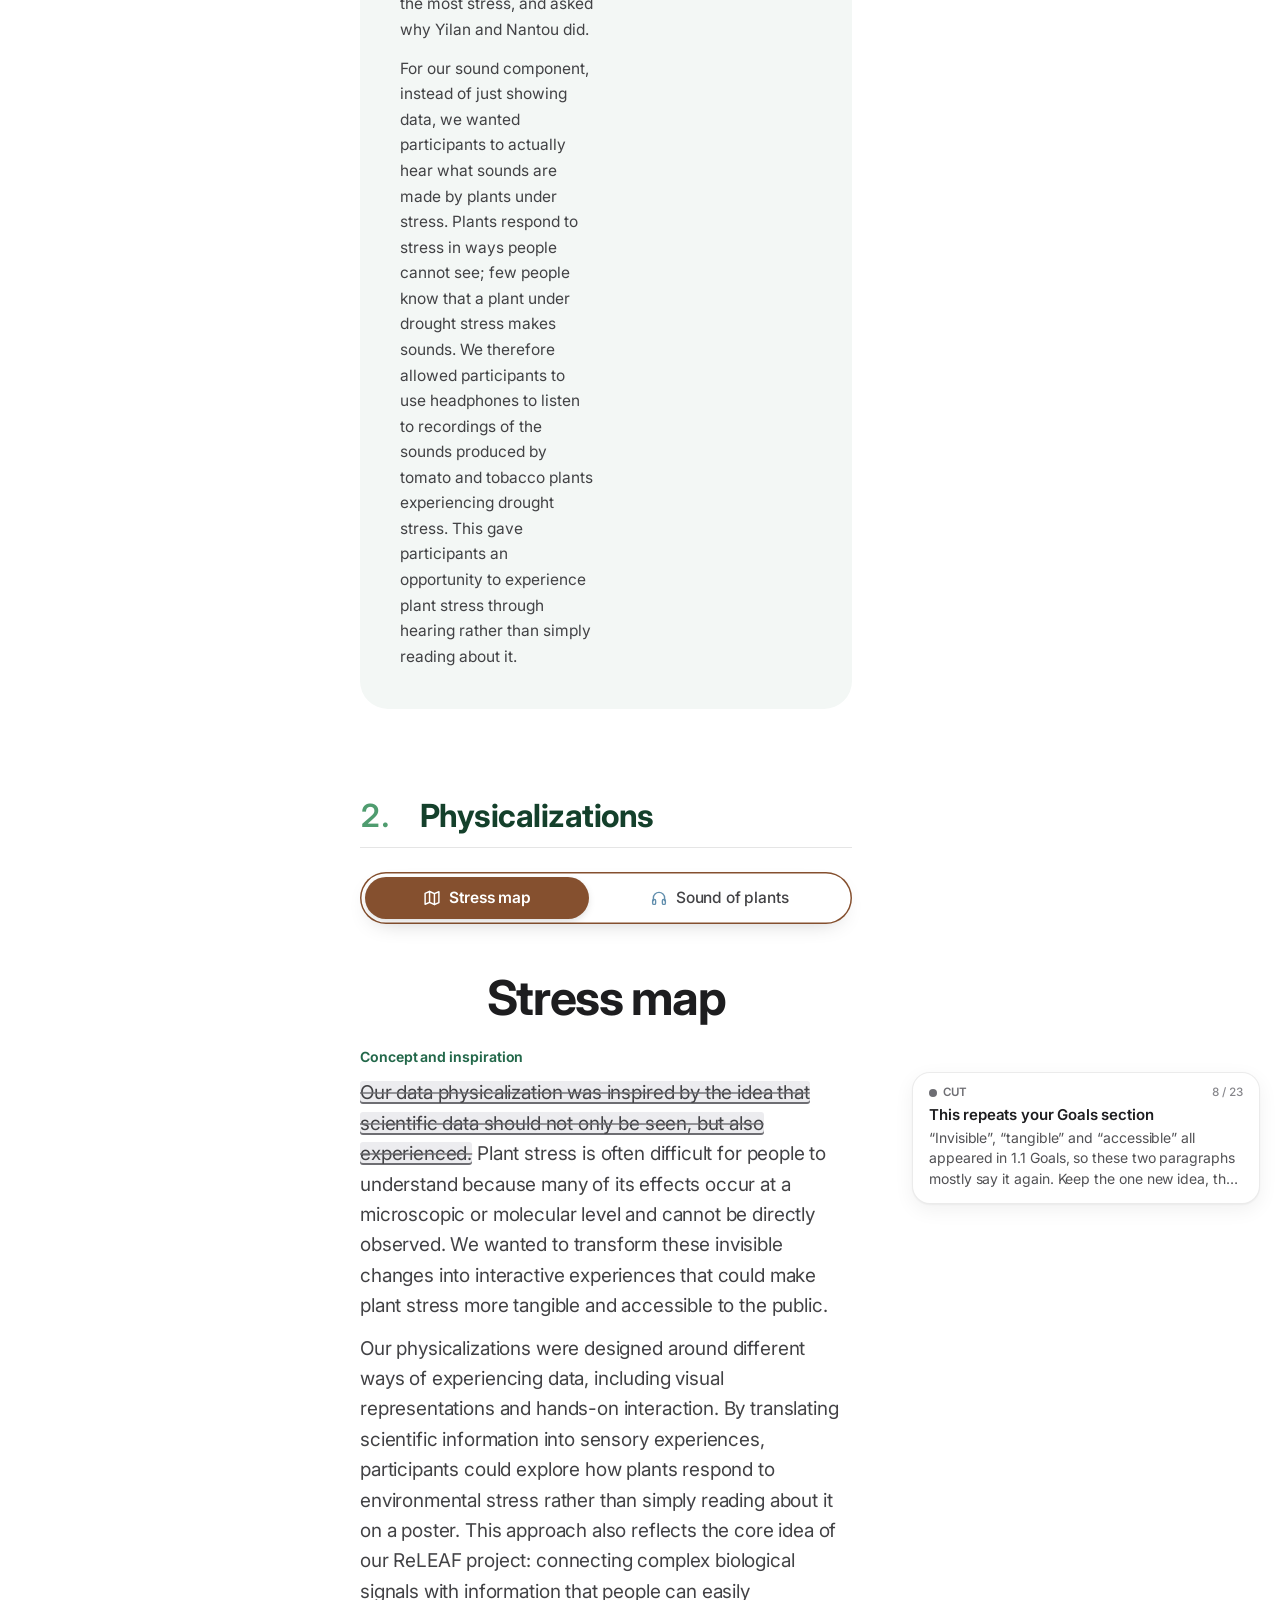
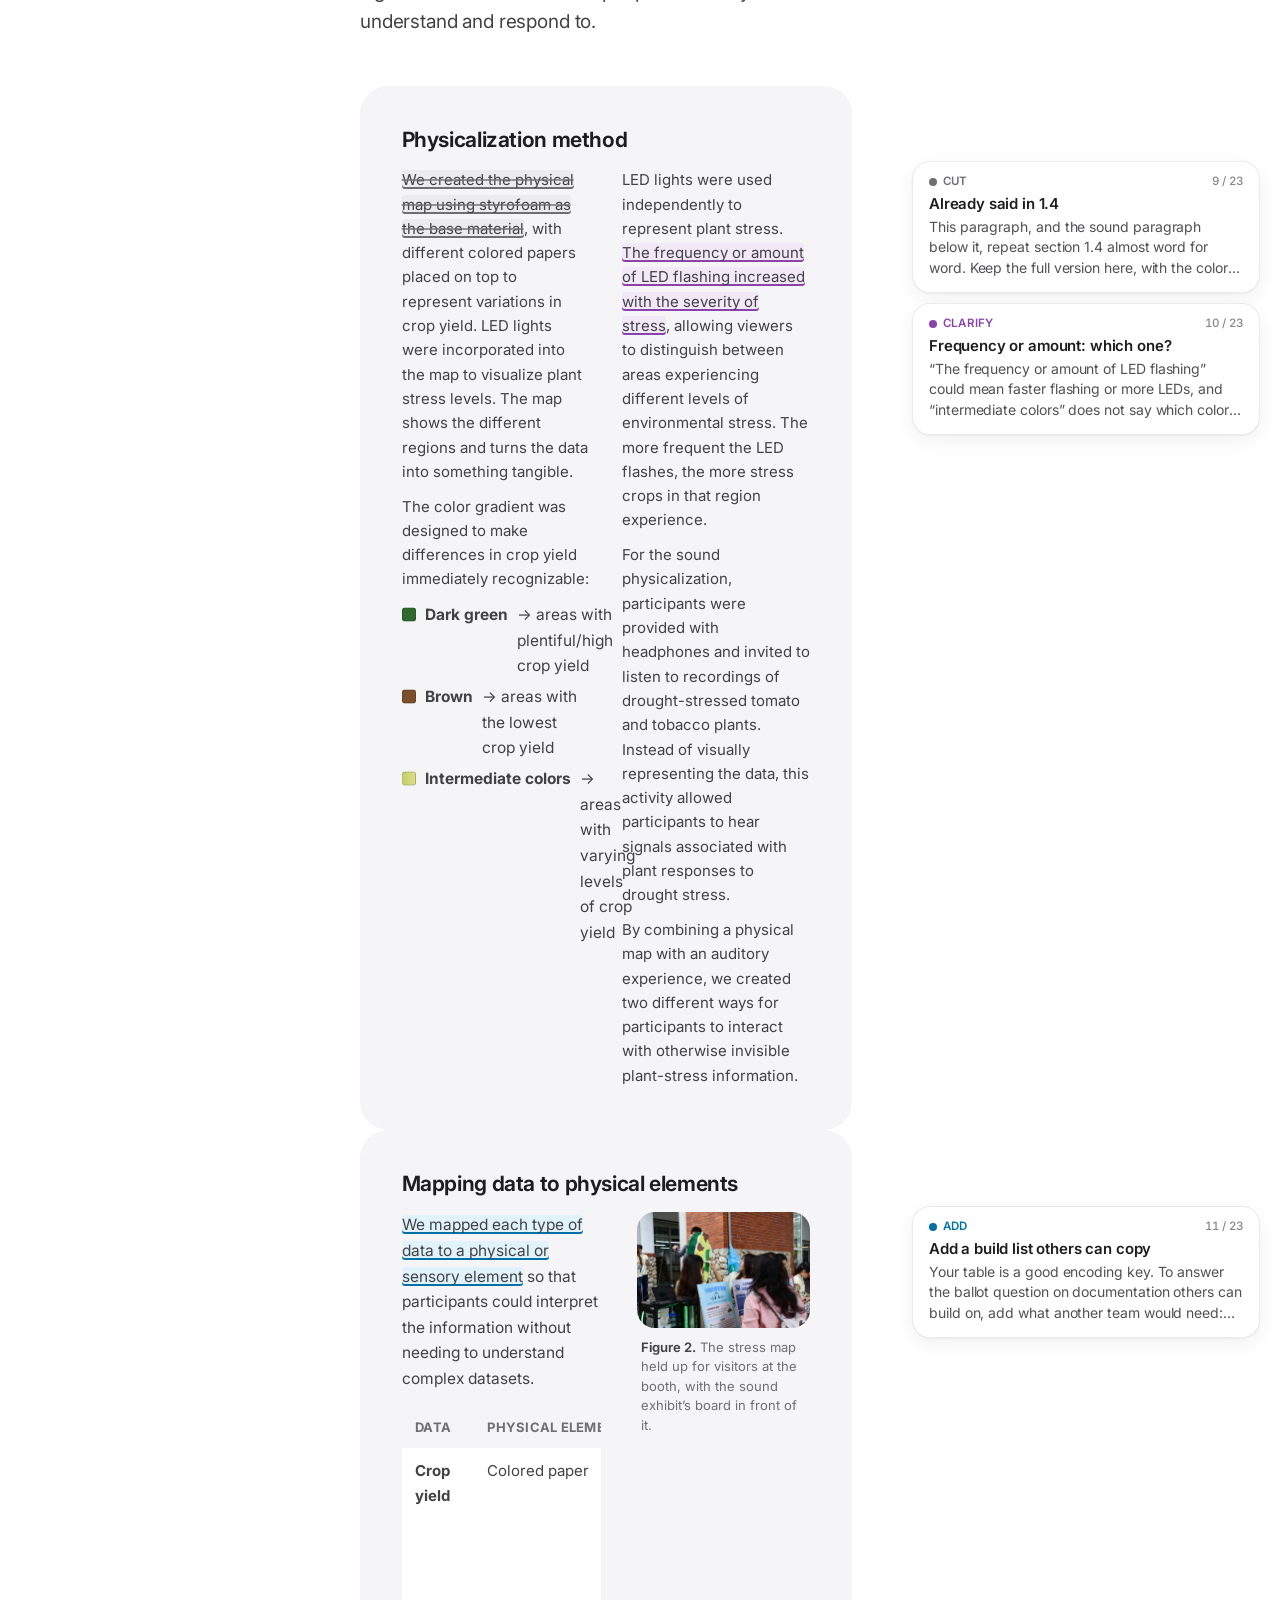
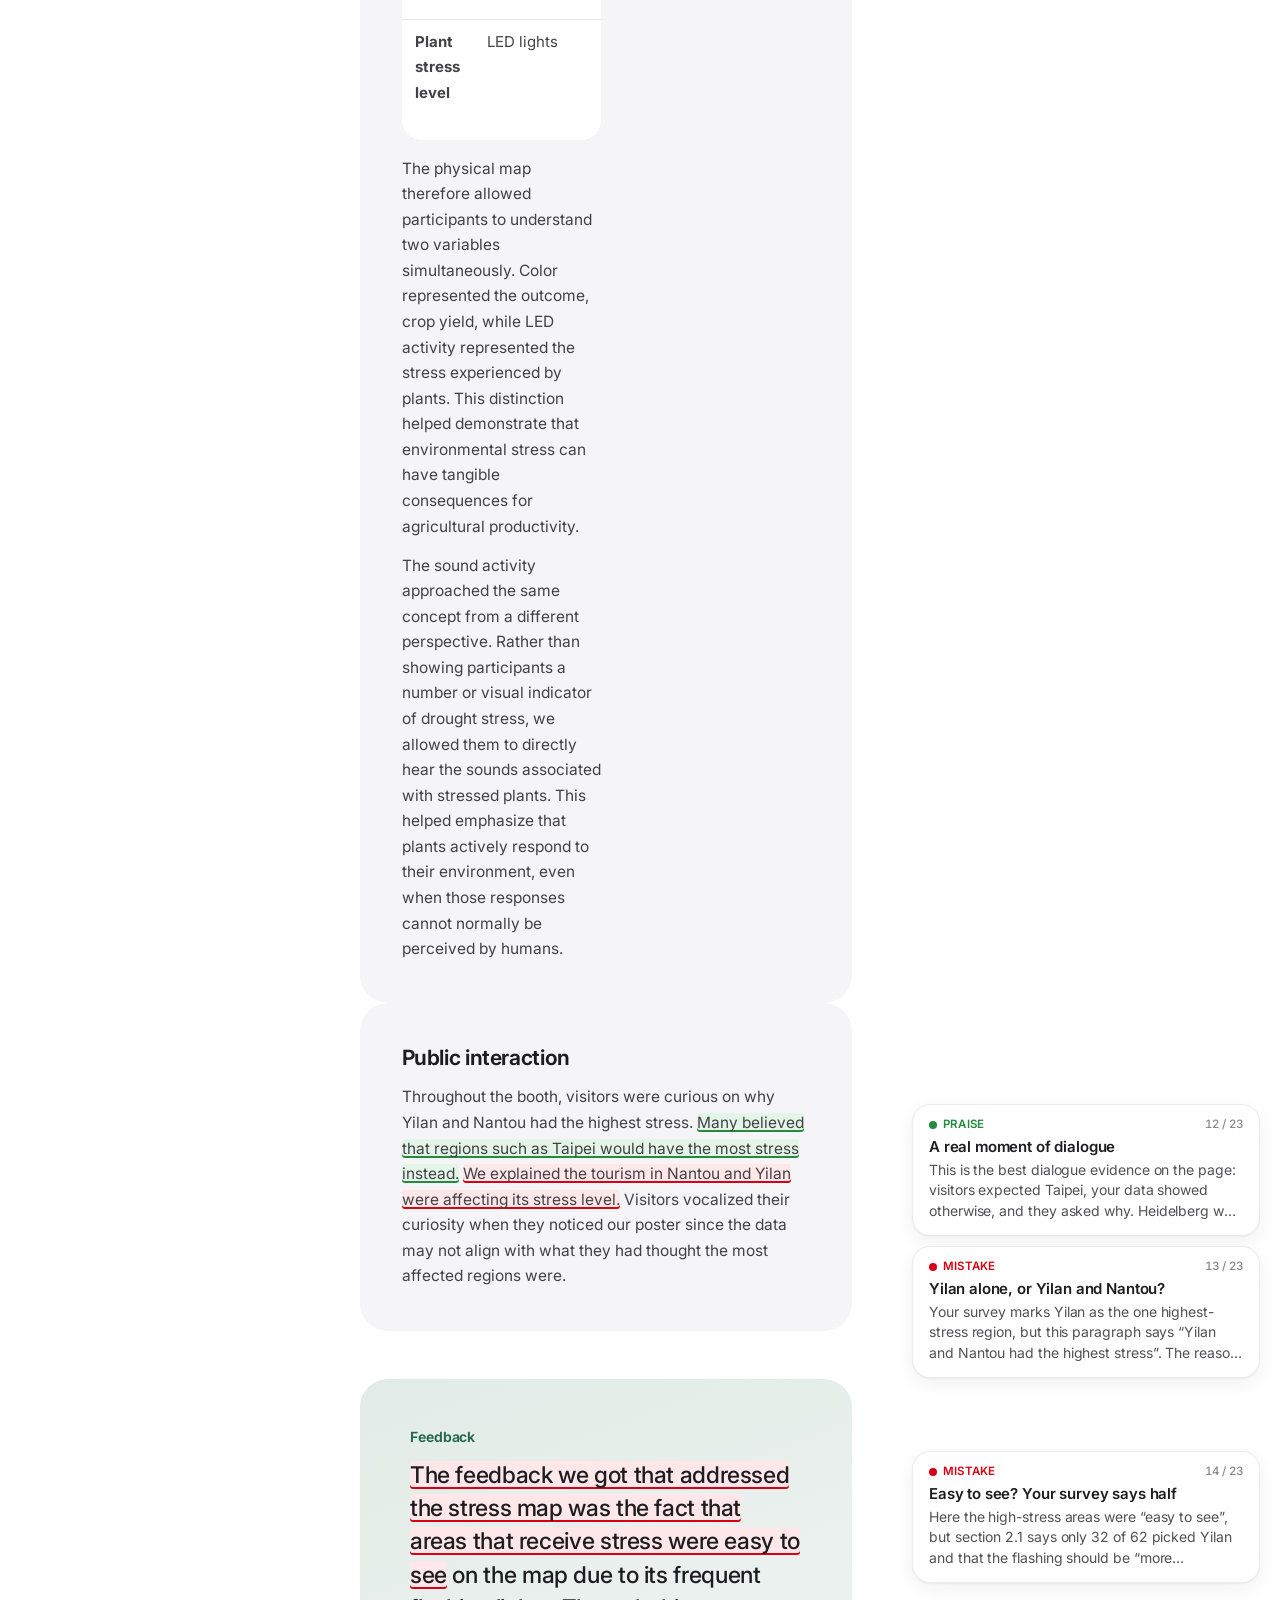
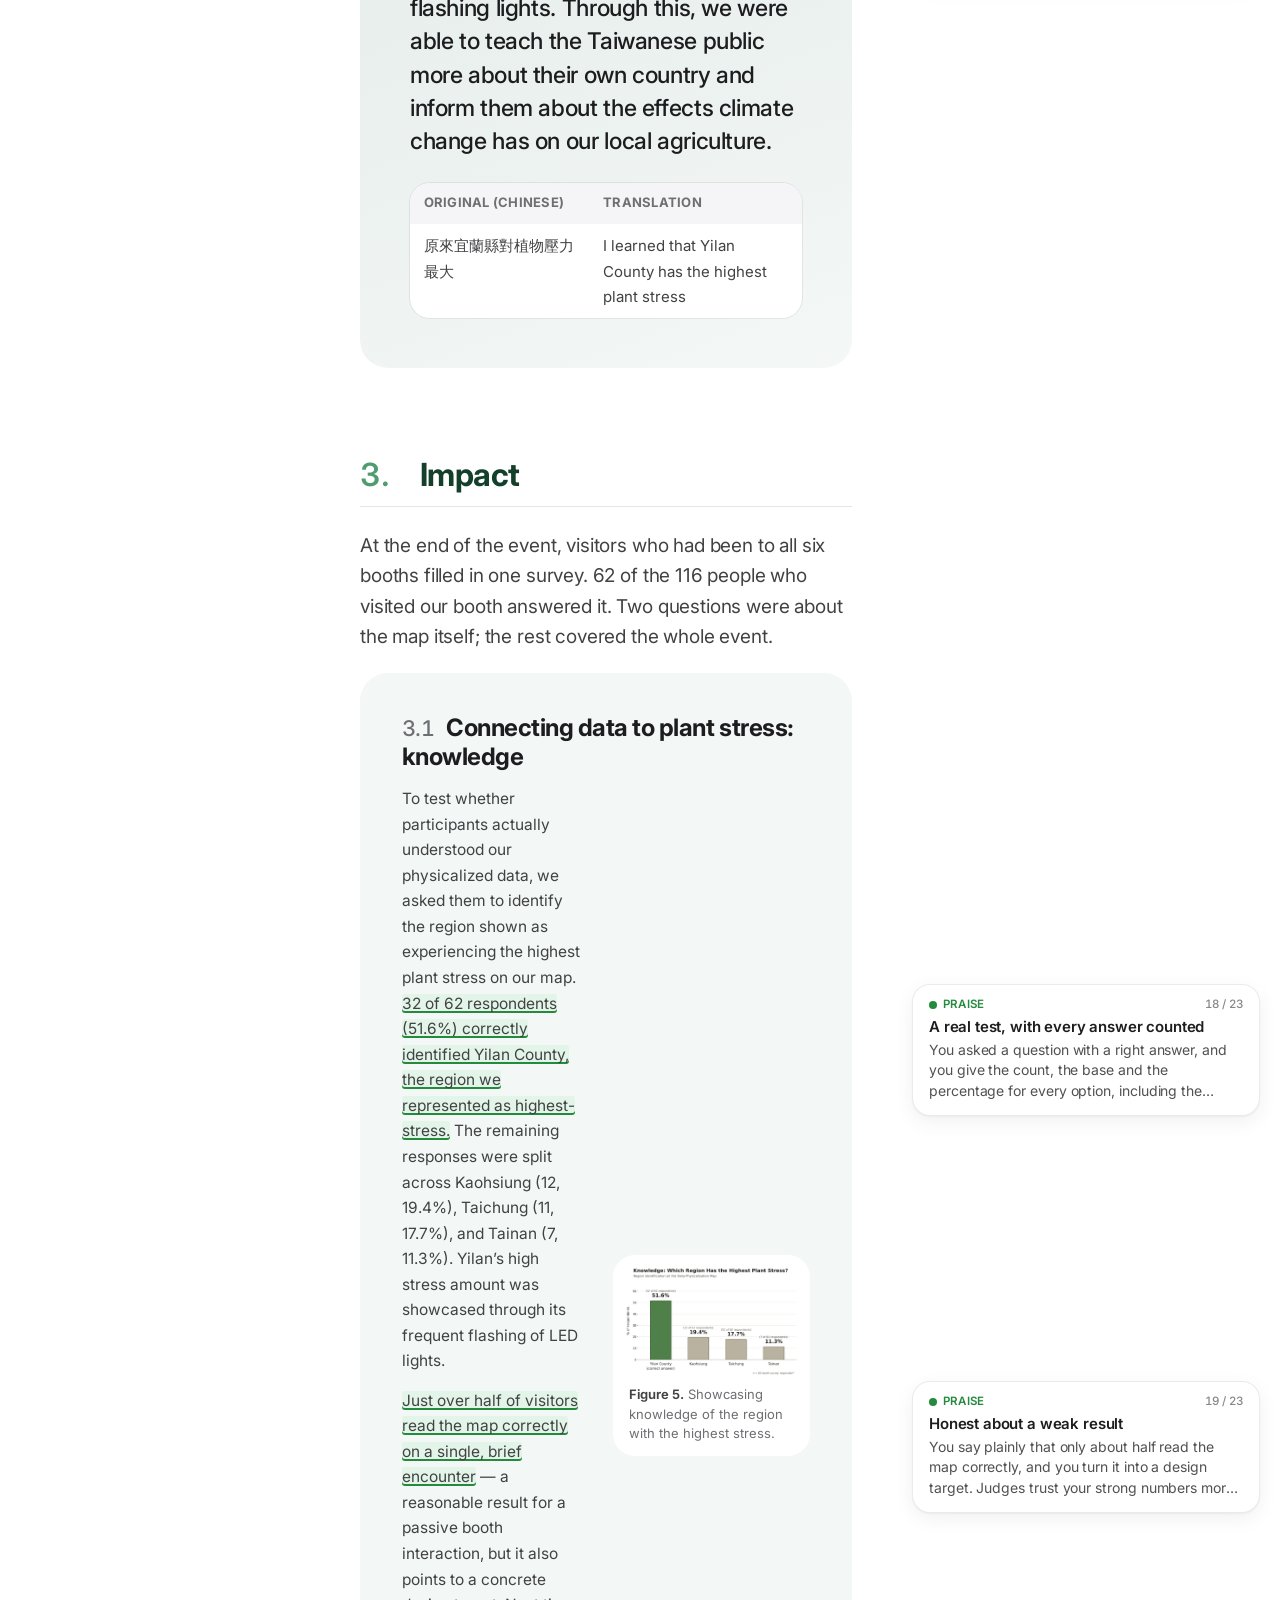
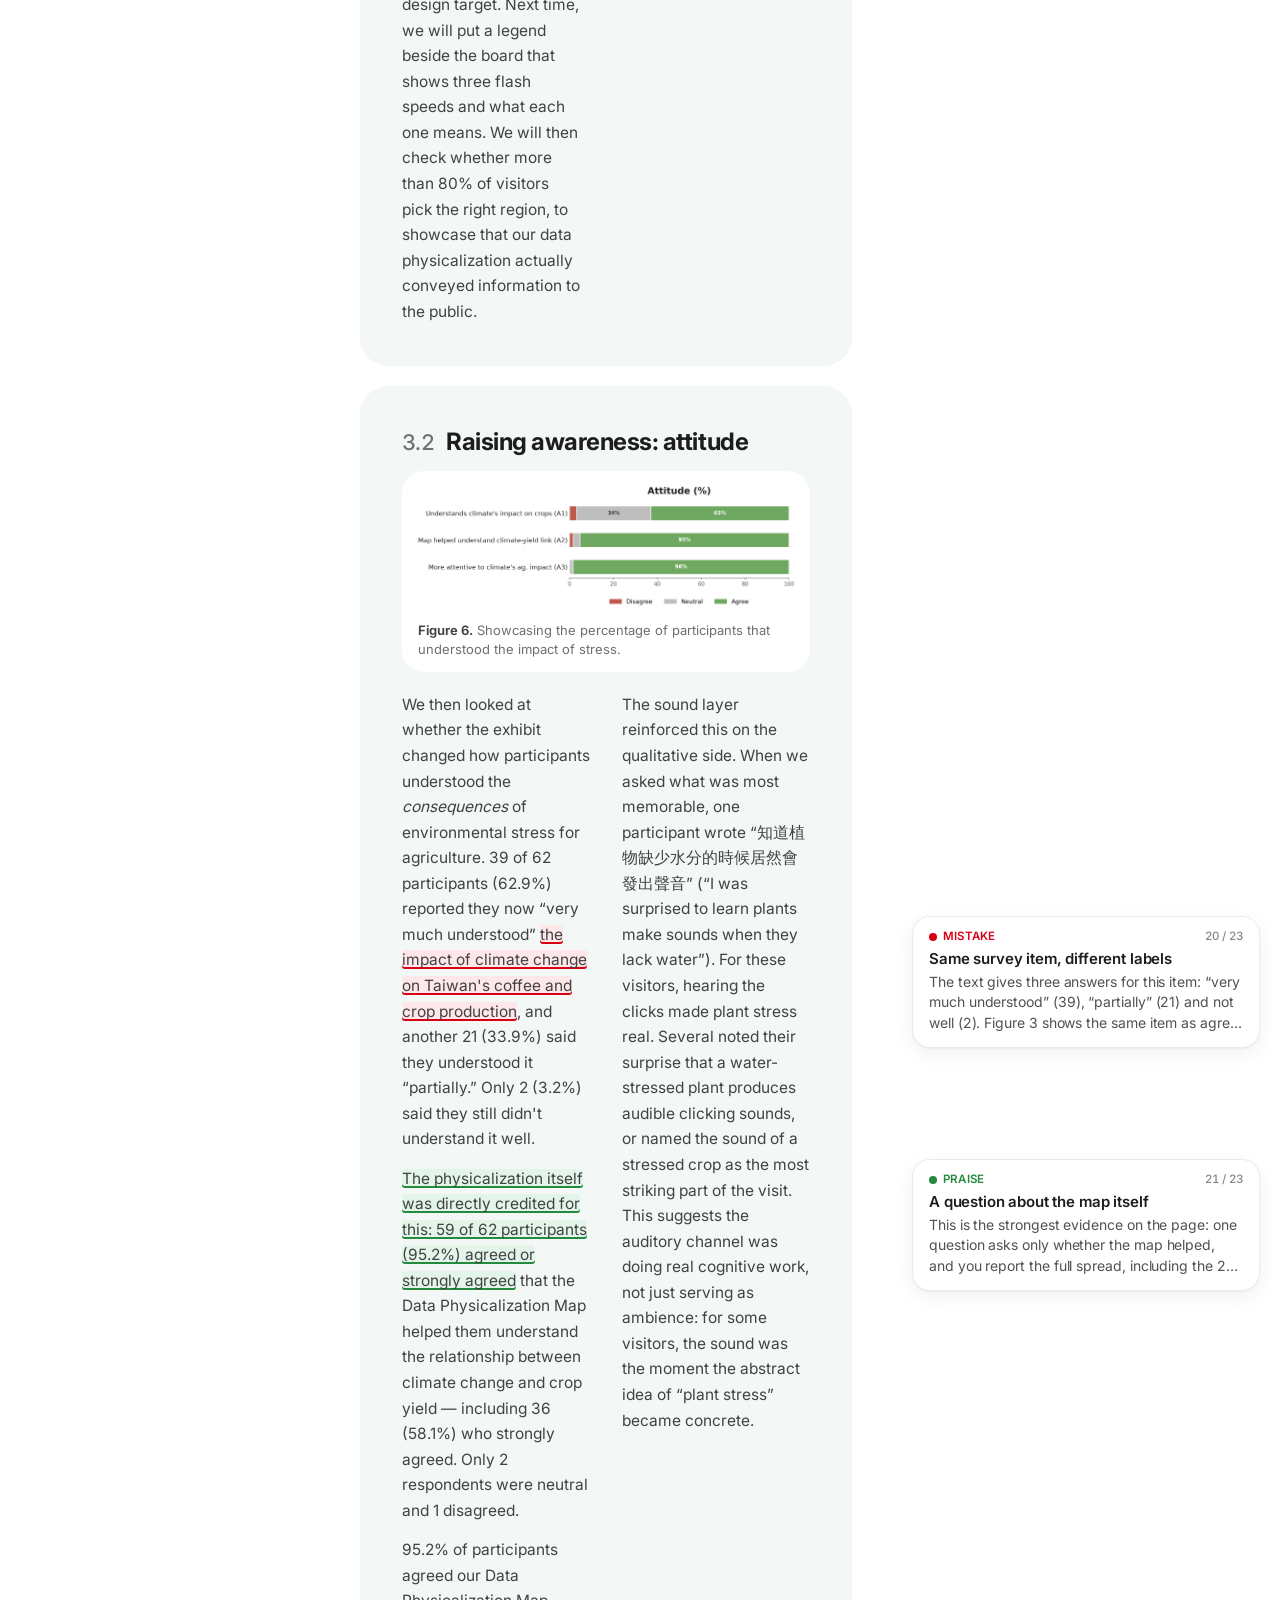
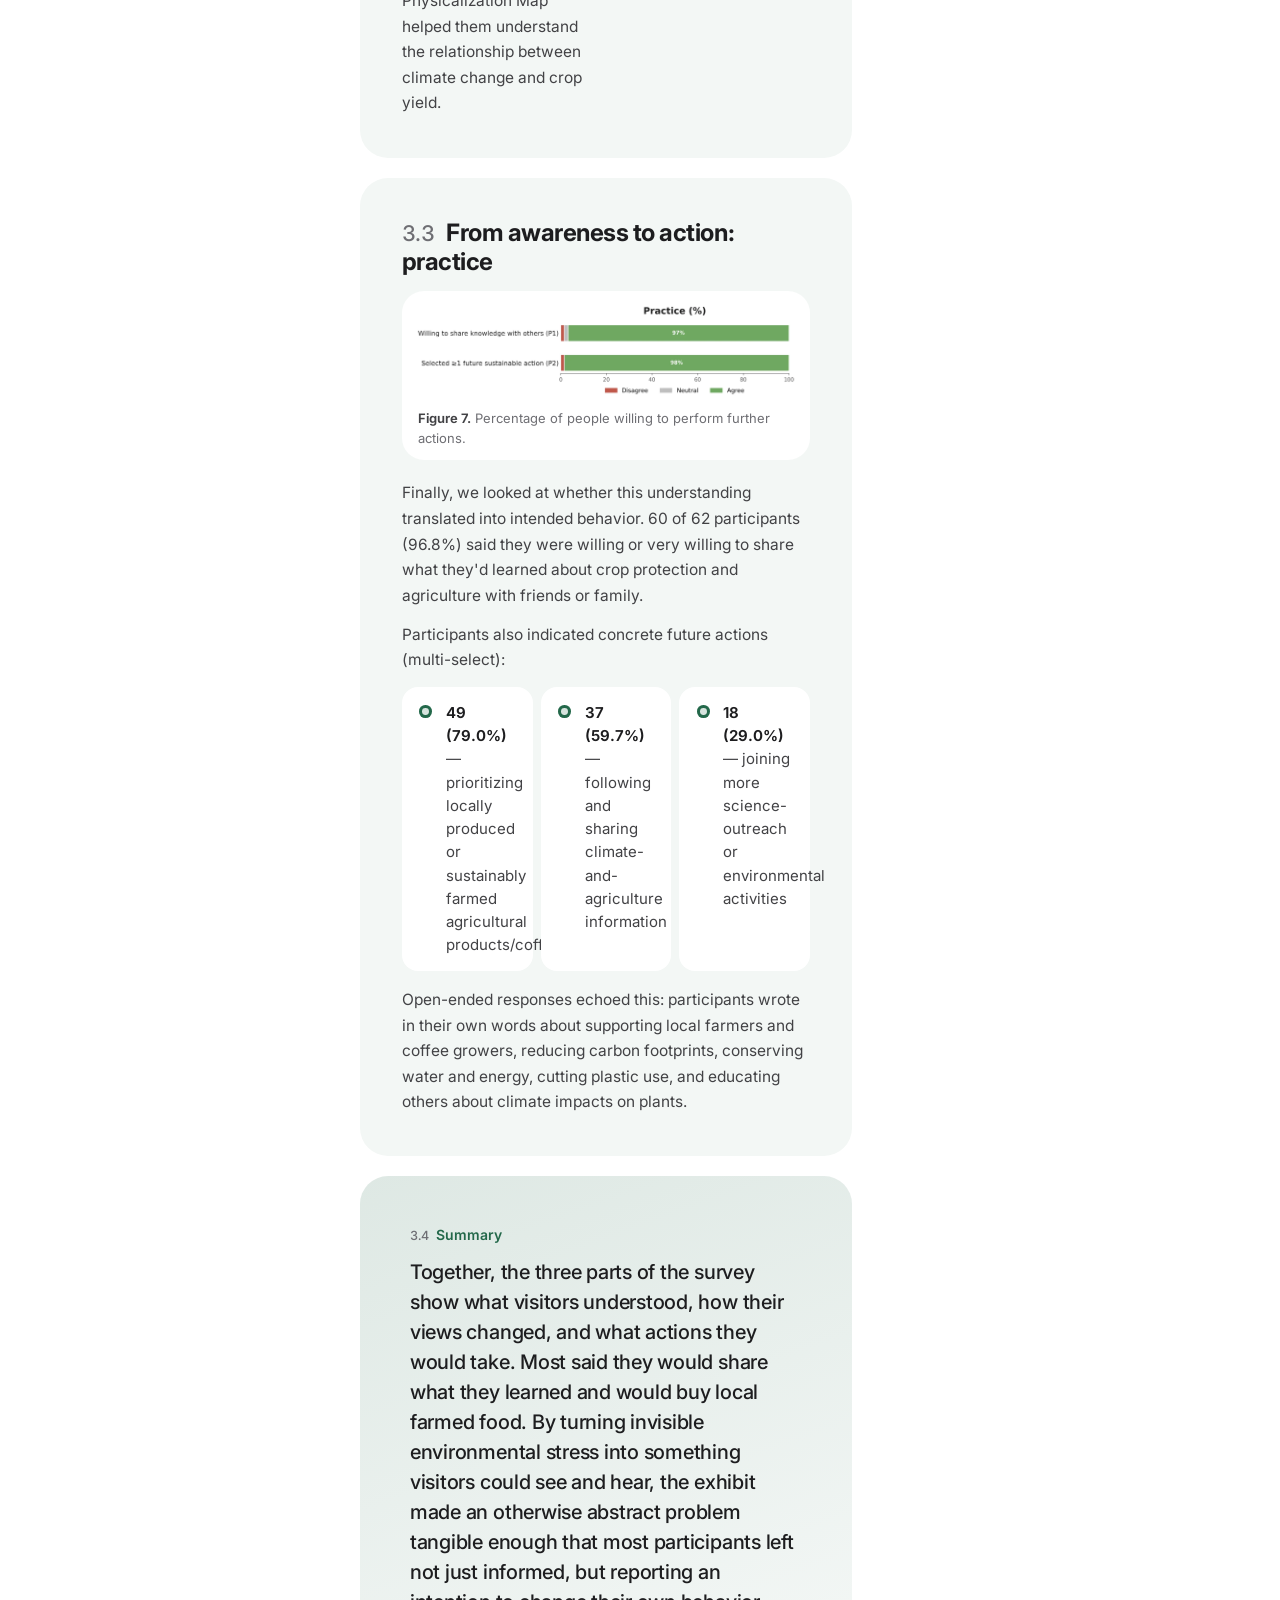
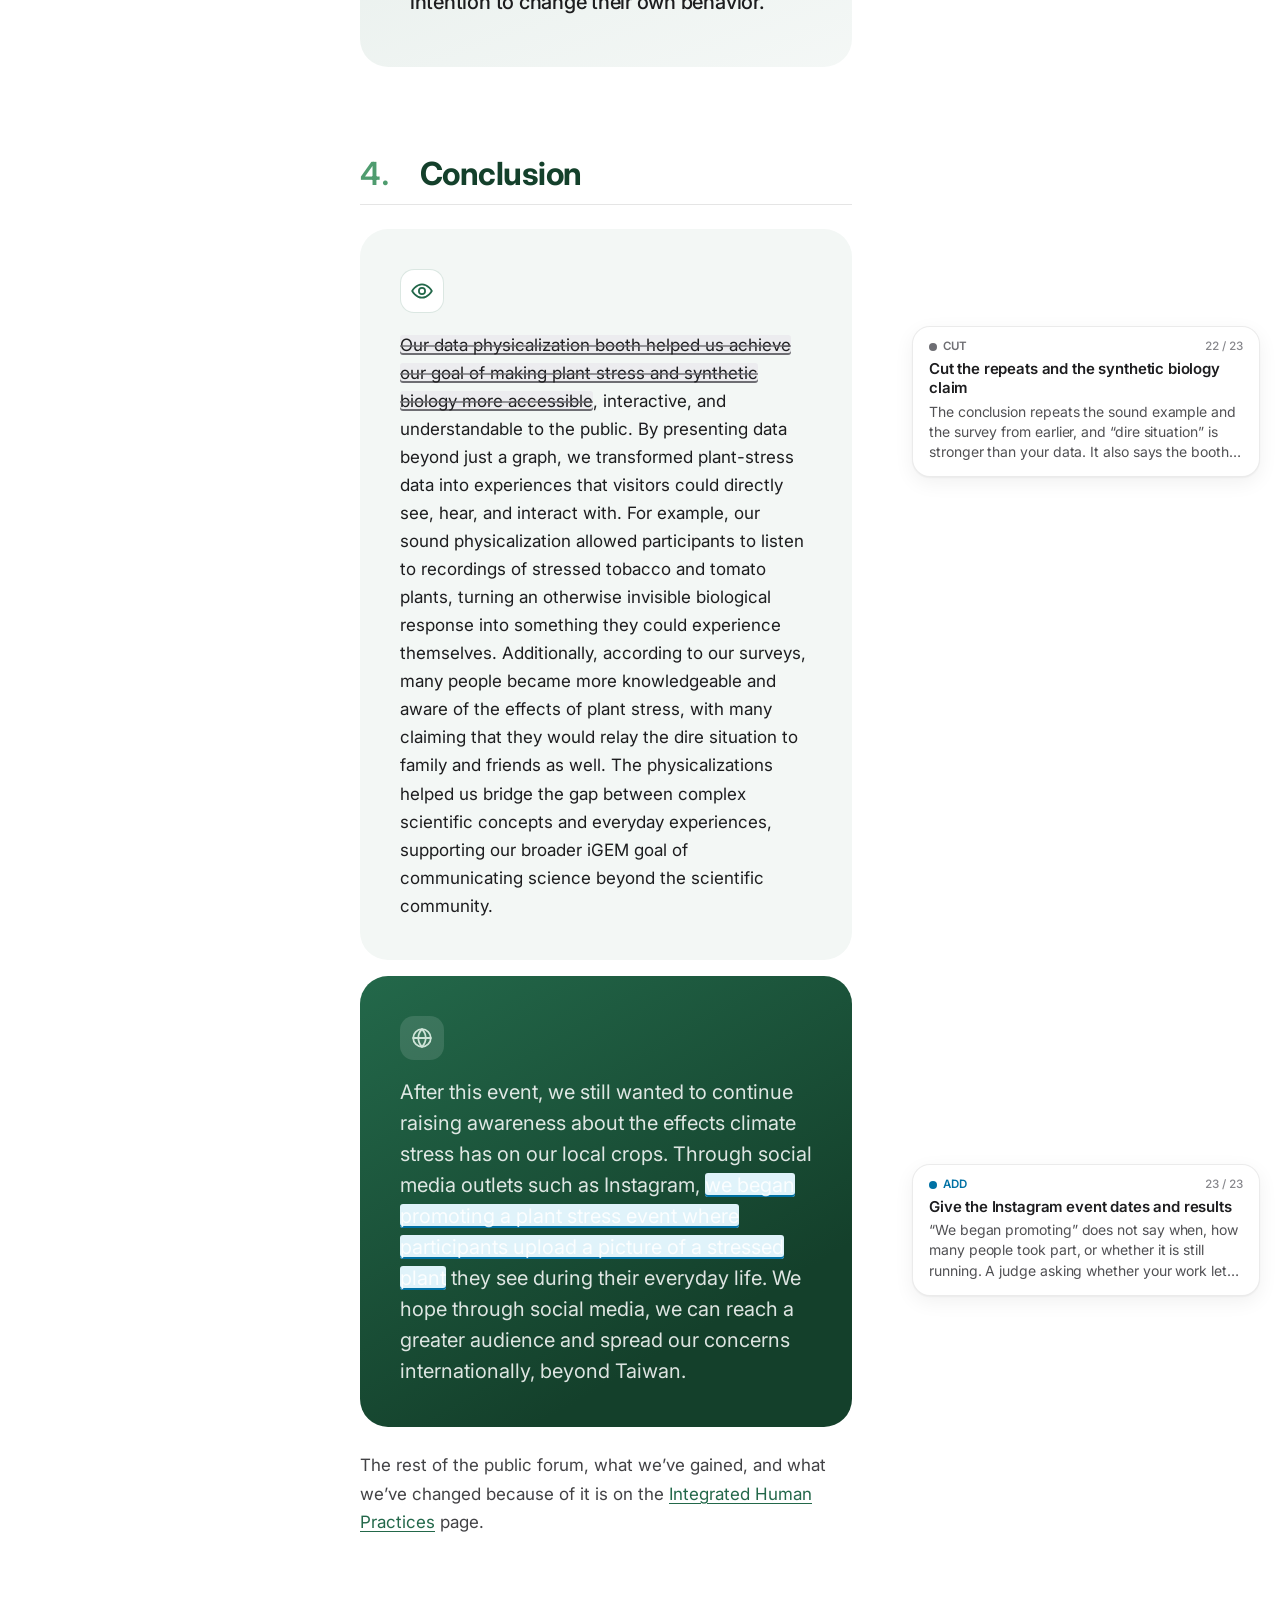
==== commit 5ea620f9: "Sync with wiki c79a7ce: the 10 and 11 October rewrites in; 139 notes whose passages were rewritten o" ====
--- a/docs/data-physicalization/index.html
+++ b/docs/data-physicalization/index.html
@@ -3,22 +3,24 @@
 <head>
   <meta charset="utf-8" />
   <meta name="viewport" content="width=device-width, initial-scale=1" />
-  <title>Data Physicalization | ReLeaf &middot; iGEM 2026</title>
+  <title>Data Physicalization | ReLEAF &middot; iGEM 2026</title>
   <meta name="description" content="A styrofoam map of Taiwan with coloured paper for crop yield and flashing LEDs for plant stress, and headphones playing the sounds of drought-stressed plants. How we built them for our booth, and what 62 visitors told us afterwards." />
   <link rel="icon" href="../assets/img/logo.png" />
   <link rel="stylesheet" href="../assets/css/tokens.css" />
   <link rel="stylesheet" href="../assets/css/nav.css" />
   <link rel="stylesheet" href="../assets/css/page.css" />
-  <link rel="stylesheet" href="../assets/css/engage.css?v=1007s" />
-  <link rel="stylesheet" href="physical.css?v=1007s" />
-  <link rel="stylesheet" href="../assets/css/bannerhead.css?v=20261008i" />
-  <script src="../assets/js/bannerhead.js?v=20261008i" defer></script>
-  <link rel="stylesheet" href="../coach/coach.css?v=1009164547" />
+  <link rel="stylesheet" href="../assets/css/engage.css?v=1010seg" />
+  <link rel="stylesheet" href="physical.css?v=1010" />
+  <link rel="stylesheet" href="../assets/css/bannerhead.css?v=20261010b" />
+  <link rel="stylesheet" href="../coach/coach.css?v=1013192532" />
 </head>
 <body class="engage dp">
 <!--
-  SOURCE. The 8 Oct 2026 "1008 Engagement" delivery: "Data Physicalization
-  Wiki.docx" (30 Sep), its Graphs and Data Physicalization Photo folders.
+  SOURCE. The 11 Oct 2026 delivery: "Data Physicalization Wiki.docx", its
+  Graphs and Data Physicalization Photo folders (figures unchanged since 8 Oct;
+  both folders are byte-identical to the 10 Oct delivery). The docx's only
+  change since 10 Oct is the project spelling, ReLEAF, in the three paragraphs
+  that name it.
   Student text only, in black. There is no AI-written text on this page.
 -->
 
@@ -40,15 +42,15 @@
     <div class="abstract__inner">
       <div class="abstract__story">
         <h2 class="abs-kicker">Abstract</h2>
-        <p class="abstract__lead">We developed a data physicalization map that showcases different stress levels and crop yields throughout Taiwan.</p>
-        <p class="abstract__body">We designed a physical map using styrofoam, colored paper, and LED lights to represent differences in crop yield and plant stress across different areas. We had 62 respondents and a total of 116 people who visited our booth. <strong>59 of 62 participants (95.2%) agreed</strong> or strongly agreed that the Data Physicalization Map helped them understand the relationship between climate change and crop yield. <strong>Just over half of visitors</strong> read the map correctly on a single, brief encounter.</p>
+        <p class="abstract__lead">By creating the map and the sound physicalization, rather than presenting data through a graph, we invite the public to see, feel, and interact with patterns of environmental stress throughout Taiwan.</p>
+        <p class="abstract__body">Paper color shows crop yield and flashing LEDs represent plant stress severity. Visitors were curious on why Yilan and Nantou had the highest stress. Many believed that regions such as <strong>Taipei would have the most stress</strong> instead. Most were fascinated or surprised by the fact that plants make clicking noises when they lack water. <strong>Just over half of visitors</strong> read the map correctly on a single, brief encounter. Next time, we will put a legend beside the board that shows three flash speeds and what each one means.</p>
       </div>
       <div class="abstract__outcomes">
         <h2 class="abs-kicker">Results</h2>
         <ul class="abs-ledger">
           <li><a class="st-key" href="#stress-map"><i></i><span class="abs-ledger__name">Stress map</span><span class="abs-st">LEDs</span><span class="abs-ledger__text">More frequent flashing meant more severe stress</span></a></li>
           <li><a class="st-key" href="#sound-of-plants"><i></i><span class="abs-ledger__name">Sound of plants</span><span class="abs-st">Headphones</span><span class="abs-ledger__text">recordings of drought-stressed tomato and tobacco</span></a></li>
-          <li><a class="st-key" href="#impact"><i></i><span class="abs-ledger__name">Booth reach</span><span class="abs-st">Forum</span><span class="abs-ledger__text">62 respondents and a total of 116 people</span></a></li>
+          <li><a class="st-key" href="#impact"><i></i><span class="abs-ledger__name">Booth reach</span><span class="abs-st">Forum</span><span class="abs-ledger__text">62 of the 116 people who visited our booth answered it</span></a></li>
           <li><a class="st-partial" href="#knowledge"><i></i><span class="abs-ledger__name">Highest-stress region</span><span class="abs-st">Partial</span><span class="abs-ledger__text">32 of 62 respondents (51.6%) correctly identified</span></a></li>
           <li><a class="st-key" href="#practice"><i></i><span class="abs-ledger__name">Willing to share</span><span class="abs-st">Survey</span><span class="abs-ledger__text">60 of 62 participants (96.8%) said they were willing</span></a></li>
         </ul>
@@ -69,9 +71,10 @@
         <h2>Overview</h2>
 
         <div class="lede-c">
-          <p>The picture shows our map physicalization being explained at our public forum booth. The different colors shown on the map represents the different crop yields from dark green for the highest yield to brown for the lowest. The red points shown are LEDs that represent the stress, which flash more often when the stress is greater.</p>
+          <h3 class="eyebrow" id="data-physicalization">Data Physicalization</h3>
+          <p>Data physicalization is the practice of transforming abstract datasets into tangible physical artifacts, such as models, sculptures, or interactive maps. Instead of viewing numbers on a 2D screen or standard graph, people can interact with data through their senses. By using physical elements like colors, sound, and lights to represent real-world variables, data physicalization bridges the gap between complex information and human intuition, making critical insights much more accessible, memorable, and impactful.</p>
           <h3 class="eyebrow" id="goals">Goals</h3>
-          <p>As climate change intensifies, stress is often invisible to the general public. To really feel the gravity of climate warnings and make their effects on plants more tangible, we developed a data physicalization map that showcases different stress levels and crop yields throughout Taiwan. By creating the map, rather than presenting data through a single graph, we invite the public to see, feel, and interact with patterns of environmental stress throughout Taiwan. With data physicalization, we aim to make the interaction between agriculture, climate, and plant stress more accessible and easy to understand.</p>
+          <p>Climate change is putting more heat and drought stress on Taiwan&rsquo;s crops, but people do not notice it until harvest season starts. To really feel the gravity of climate warnings and make their effects on plants more tangible, we developed a data physicalization map and a website where the public can hear the sound plants make when facing stress. By creating the map and the sound physicalization, rather than presenting data through a graph, we invite the public to see, feel, and interact with patterns of environmental stress throughout Taiwan. With data physicalization, we aim to make the interaction between agriculture, climate, and plant stress more accessible and easy to understand.</p>
         </div>
 
         <div class="blks blks--2">
@@ -81,7 +84,7 @@
           </div>
           <div class="blk">
             <h3 class="blk__h" id="the-data">The data</h3>
-            <p>Rather than selecting data solely because it was readily available, we considered which variables could best communicate the environmental stresses relevant to our project and our target agricultural communities. Our selected datasets focus on crop yield and heat stress, making the data comparable across locations. We began by identifying the patterns in our environmental data that were most relevant to plant stress. We then considered how each pattern could be represented through physical characteristics of the map. The process of first acquiring the data, identifying its pattern, and turning it into a visual representation allowed every component of our map to remain connected to the dataset, making the information easier to understand through physical interaction.</p>
+            <p>Rather than selecting data solely because it was readily available, we considered which variables could best communicate the environmental stresses relevant to our project and our target agricultural communities. The board uses two county-level datasets: rice yield and heat stress. We chose heat because it is one of the stresses ReLEAF protects against, and yield because it shows what that stress costs farmers. We first found the patterns in the data that matter most for plant stress, then chose a physical feature of the map to show each one. This allowed every component of our map to remain connected to the dataset, making the information easier to understand through physical interaction.</p>
             <p>The maps and data sources behind the board are on the <a href="../geospatial-analysis/">Geospatial Analysis</a> page.</p>
           </div>
         </div>
@@ -89,95 +92,16 @@
         <article class="ev">
           <div class="ev__text">
             <h3 class="ev__title" id="from-data-to-map">From data to map</h3>
-            <p>We designed a physical map using styrofoam, colored paper, and LED lights to represent differences in crop yield and plant stress across different areas. The colors of the map represent crop yield, while the LED lights represent the severity of plant stress. Through this combination, viewers can visually compare areas with different agricultural conditions.</p>
-            <p>For our sound component, instead of just showing data, we wanted participants to actually hear what sounds are made by plants under stress. Plants respond to environmental stress in ways that are often invisible to humans. Consequently, many do not realize that plants can actually feel the impact of stress. We therefore allowed participants to use headphones to listen to recordings of the sounds produced by tomato and tobacco plants experiencing drought stress. This gave participants an opportunity to experience plant stress through hearing rather than simply reading about it.</p>
+            <p>Paper color shows crop yield and flashing LEDs represent plant stress severity. Through this combination, viewers can visually compare areas with different agricultural conditions. Many visitors expected Taipei to show the most stress, and asked why Yilan and Nantou did.</p>
+            <p>For our sound component, instead of just showing data, we wanted participants to actually hear what sounds are made by plants under stress. Plants respond to stress in ways people cannot see; few people know that a plant under drought stress makes sounds. We therefore allowed participants to use headphones to listen to recordings of the sounds produced by tomato and tobacco plants experiencing drought stress. This gave participants an opportunity to experience plant stress through hearing rather than simply reading about it.</p>
           </div>
         <figure class="fig">
           <img src="../assets/img/data-physicalization/booth-overview.webp"
-               alt="The ReLeaf booth at an outdoor market. A team member points at a blue poster headed 作物的感官警報 while visitors, two of them children in caps, look on. The bioreactor prototype sits on the table beside a pair of headphones, next to the project poster."
+               alt="The ReLEAF booth at an outdoor market. A team member points at a blue poster headed 作物的感官警報 while visitors, two of them children in caps, look on. The bioreactor prototype sits on the table beside a pair of headphones, next to the project poster."
                width="1600" height="1201" loading="lazy" />
           <figcaption><b>Figure 1.</b> The data physicalization booth at our public forum. The blue board on the right is the sound exhibit, with the headphones on the table in front of it for listeners.</figcaption>
         </figure>
         </article>
-      </section>
-
-      <!-- ================================================== IMPACT ===== -->
-      <section class="sec" id="impact">
-        <h2>Impact</h2>
-        <div class="lede-c">
-          <p>After they visited our booth, we asked for them to fill out a form to analyze how much of our booth they understood and if they enjoyed our booth. We had 62 respondents and a total of 116 people who visited our booth.</p>
-        </div>
-
-        <div class="blk dp-kap">
-          <h3 class="blk__h" id="knowledge">Connecting data to plant stress: knowledge</h3>
-          <div class="dp-kap__grid">
-            <div class="dp-kap__text">
-              <p>To test whether participants actually understood our physicalized data, we asked them to identify the region shown as experiencing the highest plant stress on our map. 32 of 62 respondents (51.6%) correctly identified Yilan County, the region we represented as highest-stress. The remaining responses were split across Kaohsiung (12, 19.4%), Taichung (11, 17.7%), and Tainan (7, 11.3%). Yilan&rsquo;s high stress amount was showcased through its frequent flashing of LED lights.</p>
-              <p>Just over half of visitors read the map correctly on a single, brief encounter &mdash; a reasonable result for a passive booth interaction, but it also points to a concrete design target: making the LED flashing-to-stress-level mapping more immediately legible, so regional differences don't require as much explanation from a team member standing nearby.</p>
-            </div>
-            <div class="chartbox">
-              <div class="charts charts--1">
-        <figure class="fig">
-          <img src="../assets/img/data-physicalization/chart-knowledge.webp"
-               alt="Bar chart titled Knowledge, which region has the highest plant stress. Yilan County, marked as the correct answer, is the tallest green bar at 51.6 percent, 32 of 62 respondents. Kaohsiung is 19.4 percent, Taichung 17.7 percent and Tainan 11.3 percent, all in grey."
-               width="1600" height="1007" loading="lazy" />
-          <figcaption><b>Figure 2.</b> Showcasing knowledge of the region with the highest stress.</figcaption>
-        </figure>
-              </div>
-            </div>
-          </div>
-        </div>
-
-        <div class="blk dp-kap">
-          <h3 class="blk__h" id="attitude">Raising awareness: attitude</h3>
-          <div class="chartbox">
-            <div class="charts charts--1">
-        <figure class="fig">
-          <img src="../assets/img/data-physicalization/chart-attitude.webp"
-               alt="Horizontal stacked bar chart titled Attitude. Understands climate's impact on crops: 63 percent agree, 34 percent neutral, 3 percent disagree. Map helped understand the climate to yield link: 95 percent agree. More attentive to climate's agricultural impact: 98 percent agree."
-               width="1600" height="534" loading="lazy" />
-          <figcaption><b>Figure 3.</b> Showcasing the percentage of participants that understood the impact of stress.</figcaption>
-        </figure>
-            </div>
-          </div>
-          <div class="card__cols">
-            <div>
-              <p>We then looked at whether the exhibit changed how participants understood the <i>consequences</i> of environmental stress for agriculture. 39 of 62 participants (62.9%) reported they now &ldquo;very much understood&rdquo; the impact of climate change on Taiwan's coffee and crop production, and another 21 (33.9%) said they understood it &ldquo;partially.&rdquo; Only 2 (3.2%) said they still didn't understand it well.</p>
-              <p>The physicalization itself was directly credited for this: 59 of 62 participants (95.2%) agreed or strongly agreed that the Data Physicalization Map helped them understand the relationship between climate change and crop yield &mdash; including 36 (58.1%) who strongly agreed. Only 2 respondents were neutral and 1 disagreed.</p>
-              <p>95.2% of participants agreed our Data Physicalization Map helped them understand the relationship between climate change and crop yield.</p>
-            </div>
-            <div>
-              <p>The sound layer reinforced this on the qualitative side. When asked what they found most memorable, several participants specifically pointed to the plant stress sounds rather than the map or spoken explanation &mdash; for example, noting their surprise that a water-stressed plant produces audible clicking sounds, or naming the sound of a stressed crop as the most striking part of the visit. This suggests the auditory channel was doing real cognitive work, not just serving as ambience: for some visitors, the sound was the moment the abstract idea of &ldquo;plant stress&rdquo; became concrete.</p>
-            </div>
-          </div>
-        </div>
-
-        <div class="blk dp-kap">
-          <h3 class="blk__h" id="practice">From awareness to action: practice</h3>
-          <div class="chartbox">
-            <div class="charts charts--1">
-        <figure class="fig">
-          <img src="../assets/img/data-physicalization/chart-practice.webp"
-               alt="Horizontal stacked bar chart titled Practice. Willing to share knowledge with others: 97 percent agree. Selected at least one future sustainable action: 98 percent agree."
-               width="1600" height="402" loading="lazy" />
-          <figcaption><b>Figure 4.</b> Percentage of people willing to perform further actions.</figcaption>
-        </figure>
-            </div>
-          </div>
-          <p>Finally, we looked at whether this understanding translated into intended behavior. 60 of 62 participants (96.8%) said they were willing or very willing to share what they'd learned about crop protection and agriculture with friends or family.</p>
-          <p>Participants also indicated concrete future actions (multi-select):</p>
-          <ul class="findings">
-            <li><b>49 (79.0%)</b> &mdash; prioritizing locally produced or sustainably farmed agricultural products/coffee</li>
-            <li><b>37 (59.7%)</b> &mdash; following and sharing climate-and-agriculture information</li>
-            <li><b>18 (29.0%)</b> &mdash; joining more science-outreach or environmental activities</li>
-          </ul>
-          <p>Open-ended responses echoed this: participants wrote in their own words about supporting local farmers and coffee growers, reducing carbon footprints, conserving water and energy, cutting plastic use, and educating others about climate impacts on plants.</p>
-        </div>
-
-        <div class="end">
-          <h3 class="end__label" id="summary">Summary</h3>
-          <p>Together, these results trace a clear data of their understanding, awareness, and likelihood of future actions. By turning invisible environmental stress into something visitors could see and hear, the exhibit made an otherwise abstract problem tangible enough that most participants left not just informed, but reporting an intention to change their own behavior.</p>
-        </div>
       </section>
 
       <!-- ========================================= PHYSICALIZATIONS ===== -->
@@ -197,7 +121,7 @@
               <div class="chap__intro">
                 <h4 class="chap__eyebrow" id="stress-map-concept">Concept and inspiration</h4>
                 <p>Our data physicalization was inspired by the idea that scientific data should not only be seen, but also experienced. Plant stress is often difficult for people to understand because many of its effects occur at a microscopic or molecular level and cannot be directly observed. We wanted to transform these invisible changes into interactive experiences that could make plant stress more tangible and accessible to the public.</p>
-                <p>Our physicalizations were designed around different ways of experiencing data, including visual representations and hands-on interaction. By translating scientific information into sensory experiences, participants could explore how plants respond to environmental stress rather than simply reading about it on a poster. This approach also reflects the core idea of our ReLeaf project: connecting complex biological signals with information that people can easily understand and respond to.</p>
+                <p>Our physicalizations were designed around different ways of experiencing data, including visual representations and hands-on interaction. By translating scientific information into sensory experiences, participants could explore how plants respond to environmental stress rather than simply reading about it on a poster. This approach also reflects the core idea of our ReLEAF project: connecting complex biological signals with information that people can easily understand and respond to.</p>
               </div>
             </header>
 
@@ -245,7 +169,7 @@
           <img src="../assets/img/data-physicalization/map-visitors.webp"
                alt="A team member holds the styrofoam map of Taiwan up against a brick wall while visitors crowd in front of it. The island is covered in dark green, yellow-green and brown paper. In the foreground a laptop and the blue sound-exhibit board stand on the table."
                width="1400" height="934" loading="lazy" />
-          <figcaption><b>Figure 5.</b> The stress map held up for visitors at the booth, with the sound exhibit&rsquo;s board in front of it.</figcaption>
+          <figcaption><b>Figure 2.</b> The stress map held up for visitors at the booth, with the sound exhibit&rsquo;s board in front of it.</figcaption>
         </figure>
                   </div>
                 </article>
@@ -278,14 +202,14 @@
               <h3 class="chap__title" data-no-toc>Sound of plants</h3>
               <div class="chap__intro">
                 <h4 class="chap__eyebrow" id="sound-concept">Concept and inspiration</h4>
-                <p>Plants respond to stress in ways that are often invisible to the human eye until visible damage has already occurred &mdash; but recent research has shown that some of these responses aren't entirely silent. Under drought stress, plants can produce ultrasonic clicking sounds, signals that exist far outside the range of human hearing and go completely unnoticed in everyday life. We wanted to explore this hidden dimension of plant stress as a companion to our Data Physicalization Map: while the map translated environmental data into something visitors could see, we wanted to give people a way to actually hear plant stress for themselves. By making these normally imperceptible signals audible, we hoped to make the experience of plant stress feel immediate and real, rather than abstract, and to reinforce ReLeaf's core idea that stress can be detected and responded to before it becomes visible, irreversible damage.</p>
+                <p>Plants respond to stress in ways that are often invisible to the human eye until visible damage has already occurred &mdash; but recent research has shown that some of these responses aren't entirely silent. Under drought stress, plants can produce ultrasonic clicking sounds, signals that exist far outside the range of human hearing and go completely unnoticed in everyday life. We wanted to explore this hidden dimension of plant stress as a companion to our Data Physicalization Map: while the map translated environmental data into something visitors could see, we wanted to give people a way to actually hear plant stress for themselves. By making these normally imperceptible signals audible, we hoped to make the experience of plant stress feel immediate and real, rather than abstract, and to reinforce ReLEAF's core idea that stress can be detected and responded to before it becomes visible, irreversible damage.</p>
               </div>
             </header>
 
             <ol class="chain">
               <li class="node">
                 <article class="card">
-                  <p>The idea of letting visitors experience the sounds plants made under stress first started when we came across a scientific paper that focused on how plants make sounds that are not audible to humans under stress&nbsp;[1]. After finding this paper, we realized how impactful it would be if the public realizes how plants can also sense stress inflicted upon them. When facing drought stress, which is the stress that we presented during our public forum booth, plants experience a physical process called cavitation, where continuous water columns inside the plant snap and form air bubbles.</p>
+                  <p>The idea of letting visitors experience the sounds plants made under stress first started when we came across a scientific paper that focused on how plants make sounds that are not audible to humans under stress. After finding this paper, we realized how impactful it would be if the public realizes how plants can also sense stress inflicted upon them. When facing drought stress, which is the stress that we presented during our public forum booth, plants experience a physical process called cavitation, where continuous water columns inside the plant snap and form air bubbles.</p>
                   <p>How researchers captured it:</p>
                   <div class="voices voices--4">
                     <div class="voice"><p class="voice__who">Ultrasonic microphones.</p><p>The pops sit far above human hearing, so Khait, Hadany et al. (Tel Aviv University) recorded across 20&ndash;250&nbsp;kHz, about 10&nbsp;cm from each plant.</p></div>
@@ -300,13 +224,13 @@
                   <h4 class="card__name" id="sound-method">Physicalization method</h4>
                   <div class="dp-split">
                     <div class="dp-split__text">
-                      <p>To transform plant stress into an accessible sensory experience, we first collected plant sound recordings from scientists who had studied and recorded plants under different stress conditions. Using these recordings, we developed a website where participants could listen to the sounds produced by different plants under stress. At our public engagement booth, we set up two headphones connected to laptops hidden behind the poster, allowing participants to interact with the experience without being distracted by the technology. Participants could choose which plant they wanted to explore, either tobacco or tomato, and listen to their corresponding stress recordings through the headphones. By presenting plant stress through sound, we aimed to provide visitors with a more immersive way to understand that plants respond to environmental stress, even when these responses cannot be directly heard by humans.</p>
+                      <p>To transform plant stress into an accessible sensory experience, we used the open recordings from Khait et al. (2023). The clicks are ultrasonic, so we shifted their pitch down into the range people can hear. We built a website to play them, and at the booth two headphones were connected to laptops hidden behind the poster. Participants could choose which plant they wanted to explore, either tobacco or tomato, and listen to their corresponding stress recordings through the headphones. By presenting plant stress through sound, we aimed to provide visitors with a more immersive way to understand that plants respond to environmental stress, even when these responses cannot be directly heard by humans.</p>
                     </div>
         <figure class="fig">
           <img src="../assets/img/data-physicalization/sound-site.webp"
                alt="Screenshot of the listening site. A header reads Tobacco, Drought, with a counter showing 0 of 27 clicks played. Below it a scatter plot of pitch in kilohertz against seconds into the recording, with a shaded band marked 40 to 80 kilohertz typical range, and a note that bigger dots mean louder clicks."
                width="1600" height="793" loading="lazy" />
-          <figcaption><b>Figure 6.</b> Sound of plants played for the listener. <a href="listening/">Open the listening site</a> to hear the tomato and tobacco recordings.</figcaption>
+          <figcaption><b>Figure 3.</b> Sound of plants played for the listener. Open the <a href="listening/">listening site</a> to hear the tomato and tobacco recordings.</figcaption>
         </figure>
                   </div>
                 </article>
@@ -316,13 +240,13 @@
                   <h4 class="card__name" id="sound-public">Public interaction</h4>
                   <div class="dp-split">
                     <div class="dp-split__text">
-                      <p>When presenting our sound physicalization many were fascinated with the fact that plants made noises when facing stress. Most people had inquiries about how plants were able to make these noises in which we explained that when plants are under dry conditions, water would be hard to suck up. Therefore, plants make these popping noises when trying to suck up water. What listeners would hear is air bubble sounds that sound similar to bubble wrap. Overall, the public was intrigued with the demonstration and gave positive feedback.</p>
+                      <p>When presenting our sound physicalization, many were fascinated with the fact that plants made noises when facing stress. We explained that a dry plant pulls hard on the water in its stem, and the water column can snap and form an air bubble. Each snap makes a pop, similar to the sound of bubble wrap. Overall, the public was intrigued with the demonstration and gave positive feedback.</p>
                     </div>
         <figure class="fig">
           <img src="../assets/img/data-physicalization/sound-listener.webp"
                alt="A young child at the booth, seen from behind, wearing large over-ear headphones held in place by an adult beside her. Behind them on the table stand labelled water bottles."
                width="1200" height="899" loading="lazy" />
-          <figcaption><b>Figure 7.</b> A young visitor listening to the sound of a drought-stressed plant.</figcaption>
+          <figcaption><b>Figure 4.</b> A young visitor listening to the sound of a drought-stressed plant.</figcaption>
         </figure>
                   </div>
                 </article>
@@ -331,7 +255,7 @@
 
             <div class="chap__end">
               <h4 class="chap__eyebrow" id="sound-feedback">Feedback</h4>
-              <p>After they&rsquo;ve finished visiting our booth, visitors were asked to give feedback on the overall event. Most were fascinated or surprised by the fact that plants make clicking noises when they lack water, and some even mentioning how the sound physicalization was the most memorable part of the whole booth.</p>
+              <p>After they finished visiting our booth, visitors were asked to give feedback on the overall event. Most were fascinated or surprised by the fact that plants make clicking noises when they lack water, and some even mentioned how the sound physicalization was the most memorable part of the whole booth.</p>
         <div class="tablewrap">
           <table class="data">
             <thead><tr><th scope="col">Original (Chinese)</th><th scope="col">Translation</th></tr></thead>
@@ -348,11 +272,90 @@
         </div>
       </section>
 
+      <!-- ================================================== IMPACT ===== -->
+      <section class="sec" id="impact">
+        <h2>Impact</h2>
+        <div class="lede-c">
+          <p>At the end of the event, visitors who had been to all six booths filled in one survey. 62 of the 116 people who visited our booth answered it. Two questions were about the map itself; the rest covered the whole event.</p>
+        </div>
+
+        <div class="blk dp-kap">
+          <h3 class="blk__h" id="knowledge">Connecting data to plant stress: knowledge</h3>
+          <div class="dp-kap__grid">
+            <div class="dp-kap__text">
+              <p>To test whether participants actually understood our physicalized data, we asked them to identify the region shown as experiencing the highest plant stress on our map. 32 of 62 respondents (51.6%) correctly identified Yilan County, the region we represented as highest-stress. The remaining responses were split across Kaohsiung (12, 19.4%), Taichung (11, 17.7%), and Tainan (7, 11.3%). Yilan&rsquo;s high stress amount was showcased through its frequent flashing of LED lights.</p>
+              <p>Just over half of visitors read the map correctly on a single, brief encounter &mdash; a reasonable result for a passive booth interaction, but it also points to a concrete design target. Next time, we will put a legend beside the board that shows three flash speeds and what each one means. We will then check whether more than 80% of visitors pick the right region, to showcase that our data physicalization actually conveyed information to the public.</p>
+            </div>
+            <div class="chartbox">
+              <div class="charts charts--1">
+        <figure class="fig">
+          <img src="../assets/img/data-physicalization/chart-knowledge.webp"
+               alt="Bar chart titled Knowledge, which region has the highest plant stress. Yilan County, marked as the correct answer, is the tallest green bar at 51.6 percent, 32 of 62 respondents. Kaohsiung is 19.4 percent, Taichung 17.7 percent and Tainan 11.3 percent, all in grey."
+               width="1600" height="1007" loading="lazy" />
+          <figcaption><b>Figure 5.</b> Showcasing knowledge of the region with the highest stress.</figcaption>
+        </figure>
+              </div>
+            </div>
+          </div>
+        </div>
+
+        <div class="blk dp-kap">
+          <h3 class="blk__h" id="attitude">Raising awareness: attitude</h3>
+          <div class="chartbox">
+            <div class="charts charts--1">
+        <figure class="fig">
+          <img src="../assets/img/data-physicalization/chart-attitude.webp"
+               alt="Horizontal stacked bar chart titled Attitude. Understands climate's impact on crops: 63 percent agree, 34 percent neutral, 3 percent disagree. Map helped understand the climate to yield link: 95 percent agree. More attentive to climate's agricultural impact: 98 percent agree."
+               width="1600" height="534" loading="lazy" />
+          <figcaption><b>Figure 6.</b> Showcasing the percentage of participants that understood the impact of stress.</figcaption>
+        </figure>
+            </div>
+          </div>
+          <div class="card__cols">
+            <div>
+              <p>We then looked at whether the exhibit changed how participants understood the <i>consequences</i> of environmental stress for agriculture. 39 of 62 participants (62.9%) reported they now &ldquo;very much understood&rdquo; the impact of climate change on Taiwan's coffee and crop production, and another 21 (33.9%) said they understood it &ldquo;partially.&rdquo; Only 2 (3.2%) said they still didn't understand it well.</p>
+              <p>The physicalization itself was directly credited for this: 59 of 62 participants (95.2%) agreed or strongly agreed that the Data Physicalization Map helped them understand the relationship between climate change and crop yield &mdash; including 36 (58.1%) who strongly agreed. Only 2 respondents were neutral and 1 disagreed.</p>
+              <p>95.2% of participants agreed our Data Physicalization Map helped them understand the relationship between climate change and crop yield.</p>
+            </div>
+            <div>
+              <p>The sound layer reinforced this on the qualitative side. When we asked what was most memorable, one participant wrote &ldquo;<span lang="zh-Hant">知道植物缺少水分的時候居然會發出聲音</span>&rdquo; (&ldquo;I was surprised to learn plants make sounds when they lack water&rdquo;). For these visitors, hearing the clicks made plant stress real. Several noted their surprise that a water-stressed plant produces audible clicking sounds, or named the sound of a stressed crop as the most striking part of the visit. This suggests the auditory channel was doing real cognitive work, not just serving as ambience: for some visitors, the sound was the moment the abstract idea of &ldquo;plant stress&rdquo; became concrete.</p>
+            </div>
+          </div>
+        </div>
+
+        <div class="blk dp-kap">
+          <h3 class="blk__h" id="practice">From awareness to action: practice</h3>
+          <div class="chartbox">
+            <div class="charts charts--1">
+        <figure class="fig">
+          <img src="../assets/img/data-physicalization/chart-practice.webp"
+               alt="Horizontal stacked bar chart titled Practice. Willing to share knowledge with others: 97 percent agree. Selected at least one future sustainable action: 98 percent agree."
+               width="1600" height="402" loading="lazy" />
+          <figcaption><b>Figure 7.</b> Percentage of people willing to perform further actions.</figcaption>
+        </figure>
+            </div>
+          </div>
+          <p>Finally, we looked at whether this understanding translated into intended behavior. 60 of 62 participants (96.8%) said they were willing or very willing to share what they'd learned about crop protection and agriculture with friends or family.</p>
+          <p>Participants also indicated concrete future actions (multi-select):</p>
+          <ul class="findings">
+            <li><b>49 (79.0%)</b> &mdash; prioritizing locally produced or sustainably farmed agricultural products/coffee</li>
+            <li><b>37 (59.7%)</b> &mdash; following and sharing climate-and-agriculture information</li>
+            <li><b>18 (29.0%)</b> &mdash; joining more science-outreach or environmental activities</li>
+          </ul>
+          <p>Open-ended responses echoed this: participants wrote in their own words about supporting local farmers and coffee growers, reducing carbon footprints, conserving water and energy, cutting plastic use, and educating others about climate impacts on plants.</p>
+        </div>
+
+        <div class="end">
+          <h3 class="end__label" id="summary">Summary</h3>
+          <p>Together, the three parts of the survey show what visitors understood, how their views changed, and what actions they would take. Most said they would share what they learned and would buy local farmed food. By turning invisible environmental stress into something visitors could see and hear, the exhibit made an otherwise abstract problem tangible enough that most participants left not just informed, but reporting an intention to change their own behavior.</p>
+        </div>
+      </section>
+
       <!-- ============================================== CONCLUSION ===== -->
       <section class="sec" id="conclusion">
         <h2>Conclusion</h2>
         <div class="concl">
-          <article class="concl__card"><svg class="concl__ico" viewBox="0 0 24 24" fill="none" stroke="currentColor" stroke-width="1.7" stroke-linecap="round" stroke-linejoin="round" aria-hidden="true" focusable="false"><path d="M2.5 12S6 5.5 12 5.5 21.5 12 21.5 12 18 18.5 12 18.5 2.5 12 2.5 12z"/><circle cx="12" cy="12" r="3"/></svg><p>Our data physicalization booth helped us achieve our goal of making plant stress and synthetic biology more accessible, interactive, and understandable to the public. By presenting data beyond just a graph, we transformed plant-stress data into experiences that visitors could directly see, hear, and interact with. For example, our sound physicalization allowed participants to listen to recordings of stressed tobacco and tomato plants, turning an otherwise invisible biological response into something they could experience themselves. Additionally according to our surveys, many people became more knowledgeable and aware of the effects of plant stress, with many claiming that they would relay the dire situation to family and friends as well. The physicalizations helped us bridge the gap between complex scientific concepts and everyday experiences, supporting our broader iGEM goal of communicating science beyond the scientific community.</p></article>
+          <article class="concl__card"><svg class="concl__ico" viewBox="0 0 24 24" fill="none" stroke="currentColor" stroke-width="1.7" stroke-linecap="round" stroke-linejoin="round" aria-hidden="true" focusable="false"><path d="M2.5 12S6 5.5 12 5.5 21.5 12 21.5 12 18 18.5 12 18.5 2.5 12 2.5 12z"/><circle cx="12" cy="12" r="3"/></svg><p>Our data physicalization booth helped us achieve our goal of making plant stress and synthetic biology more accessible, interactive, and understandable to the public. By presenting data beyond just a graph, we transformed plant-stress data into experiences that visitors could directly see, hear, and interact with. For example, our sound physicalization allowed participants to listen to recordings of stressed tobacco and tomato plants, turning an otherwise invisible biological response into something they could experience themselves. Additionally, according to our surveys, many people became more knowledgeable and aware of the effects of plant stress, with many claiming that they would relay the dire situation to family and friends as well. The physicalizations helped us bridge the gap between complex scientific concepts and everyday experiences, supporting our broader iGEM goal of communicating science beyond the scientific community.</p></article>
           <article class="concl__card concl__card--final"><svg class="concl__ico" viewBox="0 0 24 24" fill="none" stroke="currentColor" stroke-width="1.7" stroke-linecap="round" stroke-linejoin="round" aria-hidden="true" focusable="false"><circle cx="12" cy="12" r="8.5"/><path d="M3.5 12h17M12 3.5c2.4 2.6 3.6 5.4 3.6 8.5s-1.2 5.9-3.6 8.5c-2.4-2.6-3.6-5.4-3.6-8.5S9.6 6.1 12 3.5z"/></svg><p>After this event, we still wanted to continue raising awareness about the effects climate stress has on our local crops. Through social media outlets such as Instagram, we began promoting a plant stress event where participants upload a picture of a stressed plant they see during their everyday life. We hope through social media, we can reach a greater audience and spread our concerns internationally, beyond Taiwan.</p></article>
         </div>
         <p>The rest of the public forum, what we&rsquo;ve gained, and what we&rsquo;ve changed because of it is on the <a href="../human-practices/">Integrated Human Practices</a> page.</p>
@@ -428,7 +431,7 @@
           </ul>
         </div>
       <div class="footer2__legal">
-        <p><b>ReLeaf</b> &middot; GEMS Taiwan &middot; iGEM 2026 &middot; Biomanufacturing Village</p>
+        <p><b>ReLEAF</b> &middot; GEMS Taiwan &middot; iGEM 2026 &middot; Biomanufacturing Village</p>
         <p>&copy; 2026 &middot; Content on this wiki is licensed under a <a href="https://creativecommons.org/licenses/by/4.0/" rel="license">Creative Commons Attribution 4.0 International license</a>.</p>
         <p>The repository used to create this website is available at <a href="https://gitlab.igem.org/2026/gems-taiwan">gitlab.igem.org/2026/gems-taiwan</a>.</p>
         <p>Nothing on this wiki is fetched from a server outside iGEM.</p>
@@ -440,7 +443,7 @@
   <script src="../assets/js/nav.js" fetchpriority="high"></script>
   <script src="../assets/js/page.js" fetchpriority="high"></script>
   <script src="../assets/js/engage.js?v=1007s"></script>
-  <script src="../coach/data/data-physicalization.js?v=1009164547"></script>
-  <script src="../coach/coach.js?v=1009164547"></script>
+  <script src="../coach/data/data-physicalization.js?v=1013192532"></script>
+  <script src="../coach/coach.js?v=1013192532"></script>
 </body>
 </html>
--- a/docs/assets/css/tokens.css
+++ b/docs/assets/css/tokens.css
@@ -20,9 +20,12 @@
   font-weight: 100 900;
   font-display: swap;
   /* woff2 first: subset to Latin, Greek, punctuation, arrows and maths, both
-     axes and the features the pages ask for (tnum, lnum, ss01, cv11 and the
-     defaults), 165 KB against the full file's 349 KB. The .ttf is the whole
-     font, kept as the fallback for browsers without woff2. */
+     axes and the features the pages ask for (tnum, frac, ss01, cv11 and the
+     defaults), 132 KB against the full file's 854 KB. Cut again on 11 Oct by
+     build/subset-font.py, which reads every character the repository sets:
+     Cyrillic, Greek Extended and the private-use glyphs went, and nothing
+     the wiki draws did. Re-run it after writing in a new language. The .ttf
+     is the whole font, kept as the fallback for browsers without woff2. */
   src: url("../fonts/inter-variable.woff2") format("woff2"),
        url("../fonts/inter-variable.ttf") format("truetype");
 }
--- a/docs/assets/css/nav.css
+++ b/docs/assets/css/nav.css
@@ -1,21 +1,20 @@
 /* =============================================================================
    ReLeaf: site navigation
    -----------------------------------------------------------------------------
-   A full-width drop panel, redrawn in September 2026 after apple.com's global
-   nav, and still ReLeaf:
-
-   · The bar and the panel are frosted glass, not a white card with a shadow
-     under it, and the page behind softens while a panel is open. One surface
-     over the page, rather than a second page dropped on top of it.
-   · The panel has no section title and no paragraph: the tab the reader just
-     opened is already lit in the bar. What is left is one full-width grid of
-     pages, lined up with the logo, each with a caption of three to five words
-     on a single line.
-   · The panel is revealed downwards rather than faded in, and the entries rise
-     one after another, 25ms apart.
-   · What stays ReLeaf: line art in a leaf-green tile, the green bar that grows
-     down the left edge of an entry, the thread of green across the top of the
-     panel, Inter, and one accent family of four greens.
+   A floating card under the bar, redrawn on 9 October 2026 from a mock the
+   team drew:
+
+   · The open tab turns into a pale green pill; the card drops just under the
+     bar, lined up with the logo on the left and the last tab on the right.
+   · One row of pages, split by hairlines. Each page is a large leaf-green
+     circle with its icon and the title under it. No captions: the titles carry
+     the panel on their own.
+   · Solid glyphs (Material Design Icons) instead of the old line art.
+   · The page behind still softens while a card is open.
+   · The three special-prize pages (Measurement, Hardware, Integrated Human
+     Practices) carry a faint wash of colour in their circle. It is meant to be
+     noticed on a second look, not announced.
+   · The phone drawer keeps the old list rows, without captions.
    ========================================================================== */
 
 /* Colours that exist in tokens.css point at the token. The hardware pages load
@@ -58,7 +57,6 @@
 }
 .sitenav.has-panel .sitenav__bar {
   background: rgb(251 252 251 / .94);
-  border-bottom-color: transparent;
 }
 
 .sitenav__inner {
@@ -94,31 +92,22 @@
 .sitenav__tab {
   position: relative;
   display: flex; align-items: center; gap: .4rem;
-  height: var(--nv-h);
-  padding: 0 1.15rem;
+  height: 42px;
+  margin: auto .1rem;
+  padding: 0 1.05rem;
+  border-radius: 12px;
   font: inherit;
-  font-size: .95rem; font-weight: 600;
+  font-size: 1.075rem; font-weight: 600;
   color: var(--gray-700, #404040);
   background: none; border: 0;
   cursor: pointer;
-  transition: color .25s;
-}
-.sitenav__tab:hover, .sitenav__tab.is-open { color: var(--nv-900); }
-
-/* the tab you are currently inside keeps a permanent mark */
+  transition: color .25s, background .25s;
+}
+.sitenav__tab:hover { color: var(--nv-900); background: var(--nv-50); }
+.sitenav__tab.is-open { color: var(--nv-900); background: var(--nv-100); }
+
+/* the tab you are currently inside keeps its green, without the pill */
 .sitenav__tab.is-section { color: var(--nv-700); }
-.sitenav__tab.is-section::before {
-  content: "";
-  position: absolute; left: 1.15rem; right: 1.15rem; bottom: 0;
-  height: 2px; background: var(--nv-500);
-  border-radius: 2px 2px 0 0;
-}
-.sitenav__tab.is-open::after {
-  content: "";
-  position: absolute; left: .8rem; right: .8rem; bottom: 0;
-  height: 3px; background: var(--nv-700);
-  border-radius: 3px 3px 0 0;
-}
 
 /* chevron drawn in CSS, no icon font */
 .sitenav__chev {
@@ -139,56 +128,64 @@
 
 .sitenav__panels { position: relative; }
 
-/* Frosted, the same recipe as the bar, and no border or drop shadow: the panel
-   is the bar growing downwards, not a card landing on the page. The only edge
-   is a hairline to part it from whatever it covers. */
+/* A white card that floats a little under the bar, as wide as the bar's
+   content: its left edge sits under the logo, its right under the last tab. */
 .sitenav__panel {
-  position: absolute; top: 0; left: 0; right: 0;
+  position: absolute; top: 12px; left: 0; right: 0;
+  width: min(calc(var(--nv-max) - 4rem), calc(100% - 2.5rem));
+  margin-inline: auto;
   display: none;
-  background: rgb(251 252 251 / .94);
-  -webkit-backdrop-filter: var(--nv-frost); backdrop-filter: var(--nv-frost);
-  box-shadow: 0 1px 0 rgb(20 64 43 / .06);
-}
-/* revealed downwards rather than faded in: the panel is uncovered, the way a
-   blind is drawn, so nothing about it appears to move */
-.sitenav__panel.is-open { display: block; animation: nv-drop .32s cubic-bezier(.4, 0, .2, 1); }
+  background: #fff;
+  border-radius: 18px;
+  box-shadow: 0 0 0 1px rgb(20 64 43 / .06), 0 18px 48px -12px rgb(20 40 30 / .28);
+}
+@media (min-width: 640px) { .sitenav__panel { width: min(calc(var(--nv-max) - 4rem), calc(100% - 4rem)); } }
+.sitenav__panel.is-open { display: block; animation: nv-drop .26s cubic-bezier(.2, .7, .3, 1); }
 @keyframes nv-drop {
-  from { clip-path: inset(0 0 100% 0); }
-  to   { clip-path: inset(0 0 0 0); }
-}
-
-/* a thread of green across the top of the open panel, the page's signature */
+  from { opacity: 0; transform: translateY(-6px); }
+  to   { opacity: 1; transform: none; }
+}
+
+/* 9 Oct (owner): the card sits a little smaller */
+.sitenav__panelinner { padding: 1.5rem 1rem; }
+
+/* ---- the light ------------------------------------------------------------
+   10 Oct: a soft light follows the pointer across the card (nav.js sets --mx,
+   --my and --lit on the panel). It is wide and faint, ambient rather than a
+   beam, and it carries a whisper of the section's banner colour (the same
+   values as bannerhead.css), so each card is felt to belong to the page it
+   opens. Circles and the open-tab pill stay leaf green. */
+@property --lit { syntax: "<number>"; inherits: false; initial-value: 0; }
+.sitenav__panel {
+  --mx: 50%; --my: 0%; --lit: 0;
+  --nv-glow: 79 156 111;
+  background:
+    radial-gradient(560px circle at var(--mx) var(--my),
+      rgb(var(--nv-glow) / calc(.08 * var(--lit))), transparent 65%),
+    #fff;
+  transition: --lit .35s;
+}
+.sitenav__panel[data-tab="project"]    { --nv-glow: 214 90 134; }
+.sitenav__panel[data-tab="drylab"]     { --nv-glow: 81 108 119; }
+.sitenav__panel[data-tab="engagement"] { --nv-glow: 170 111 78; }
+.sitenav__panel[data-tab="team"]       { --nv-glow: 217 154 30; }
+
+/* an invisible bridge over the gap above the card, so the pointer can travel
+   from the tab down into the card without the card closing */
 .sitenav__panel::before {
   content: "";
-  position: absolute; inset: 0 0 auto 0;
-  height: 2px;
-  background: linear-gradient(90deg, var(--nv-900), var(--nv-500) 55%, var(--nv-100));
-}
-
-.sitenav__panelinner {
-  max-width: var(--nv-max);
-  margin: 0 auto;
-  padding: 1.75rem 1.25rem 2.25rem;
-}
-@media (min-width: 640px) {
-  .sitenav__panelinner { padding: 1.75rem 2rem 2.25rem; }
-}
-@media (min-width: 1040px) {
-  .sitenav__panelinner { padding: 2rem 2rem 2.5rem; }
+  position: absolute; left: 0; right: 0; bottom: 100%;
+  height: 14px;
 }
 
 /* ---- entries ------------------------------------------------------------- */
 
-/* One grid across the whole panel. `auto-fill` gives four columns on a laptop
-   and folds to three and two on the way down, without a breakpoint per page
-   count. The negative inset is the entry's own padding given back, so the icon
-   tiles start exactly on the logo's left edge. */
+/* One row, the pages sharing the width evenly, split by hairlines. Seven
+   Engagement pages fit a laptop; a long title wraps to a second line under
+   its circle. */
 .sitenav__list {
-  display: grid;
-  grid-template-columns: repeat(auto-fill, minmax(17rem, 1fr));
-  gap: .35rem 1.5rem;
-  align-content: start;
-  margin-inline: -.75rem;
+  display: flex;
+  align-items: stretch;
 }
 
 .sitenav__entry {
@@ -232,11 +229,7 @@
 }
 .sitenav__tile svg {
   width: 20px; height: 20px;
-  fill: none;
-  stroke: currentColor;
-  stroke-width: 1.7;
-  stroke-linecap: round;
-  stroke-linejoin: round;
+  fill: currentColor;
 }
 .sitenav__entry:hover .sitenav__tile { background: var(--nv-700); color: #fff; }
 
@@ -246,21 +239,75 @@
   color: var(--nv-ink);
   letter-spacing: -.01em; line-height: 1.25;
 }
-/* Captions are written to three to five words so that the longest of them,
-   "Approval routes, Taiwan and beyond", fits one column of the four-column
-   grid on a laptop. (At .8rem it was three pixels too wide and lost its last
-   word.) If a caption ever does grow past its column it is clipped rather
-   than allowed to wrap: a second line would push its whole row out of step. */
-.sitenav__entrycap {
-  font-size: .775rem; line-height: 1.35;
-  color: var(--nv-muted);
-  white-space: nowrap; overflow: hidden; text-overflow: ellipsis;
-}
 
 .sitenav__entry:hover .sitenav__entrytitle { color: var(--nv-900); }
 .sitenav__entry.is-current { background: var(--nv-50); }
 .sitenav__entry.is-current .sitenav__tile { background: var(--nv-700); color: #fff; }
 .sitenav__entry.is-current .sitenav__entrytitle { color: var(--nv-900); }
+
+/* ---- the card's entries: circle over title ---- */
+.sitenav__panel .sitenav__entry {
+  flex: 1 1 0;
+  min-width: 0;
+  grid-template-columns: none;
+  justify-items: center;
+  align-content: start;
+  gap: .8rem;
+  padding: .4rem .7rem .55rem;
+  border-radius: 0;
+  text-align: center;
+  background: none;
+}
+/* the hairlines fade out at both ends instead of running edge to edge */
+.sitenav__panel .sitenav__entry + .sitenav__entry::after {
+  content: "";
+  position: absolute; left: 0; top: 12%; bottom: 12%; width: 1px;
+  background: linear-gradient(to bottom, transparent, var(--nv-line) 25%, var(--nv-line) 75%, transparent);
+  opacity: calc(1 - .6 * var(--lit, 0));
+}
+.sitenav__panel .sitenav__entry::before { display: none; }
+.sitenav__panel .sitenav__tile {
+  width: 58px; height: 58px;
+  border-radius: 50%;
+  transition: background .22s, color .22s, transform .22s;
+}
+.sitenav__panel .sitenav__tile svg { width: 28px; height: 28px; }
+.sitenav__panel .sitenav__entry:hover .sitenav__tile { transform: translateY(-2px); }
+.sitenav__panel .sitenav__entrytitle {
+  font-size: 1.1rem; font-weight: 700;
+  text-wrap: balance;
+}
+
+/* ---- special-prize pages ------------------------------------------------
+   `prize: true` in site-nav.js. The circle's flat green becomes a soft pastel
+   wash, leaf to sky to apricot, and on hover or when current the dark green
+   picks up the same turn of hue. Kept pale on purpose. */
+.sitenav__entry.is-prize .sitenav__tile {
+  background:
+    linear-gradient(135deg, #dff0e5 0%, #dcebf6 52%, #f8e9d8 100%);
+}
+.sitenav__entry.is-prize:hover .sitenav__tile,
+.sitenav__entry.is-prize.is-current .sitenav__tile {
+  background: linear-gradient(135deg, #23684a 0%, #2a6a78 55%, #8a6a3a 100%);
+}
+
+/* Each prize icon moves a little on hover, in its own way: the gear turns a
+   tooth, the gauge's needle rocks, the group leans in. Once per hover, and
+   small enough to read as life rather than as a signal. */
+.sitenav__entry.is-prize:hover .sitenav__tile svg { animation: .9s cubic-bezier(.3, .7, .3, 1) both; }
+.sitenav__entry.is-prize:hover [data-icon="hardware"] svg    { animation-name: nv-turn; }
+.sitenav__entry.is-prize:hover [data-icon="measurement"] svg { animation-name: nv-rock; }
+.sitenav__entry.is-prize:hover [data-icon="ihp"] svg         { animation-name: nv-lean; }
+@keyframes nv-turn { to { transform: rotate(60deg); } }
+@keyframes nv-rock {
+  25% { transform: rotate(-12deg); } 60% { transform: rotate(8deg); }
+  85% { transform: rotate(-3deg); }  100% { transform: none; }
+}
+@keyframes nv-lean {
+  30% { transform: translateY(-3px) scale(1.08); } 65% { transform: translateY(1px) scale(.98); }
+  100% { transform: none; }
+}
+
 
 /* ---- the page behind ------------------------------------------------------
    While a panel is open the page under it is blurred and dimmed a little, so
@@ -321,8 +368,7 @@
 .sitenav__groupbody { display: none; padding: .5rem 0 1rem; }
 .sitenav__group.is-open .sitenav__groupbody { display: grid; gap: .2rem; }
 
-/* every page keeps its caption here too, and the entries rise as the section
-   unfolds. A closed drawer never runs the animation, so they rest visible. */
+/* the entries rise as the section unfolds. A closed drawer never runs the animation, so they rest visible. */
 .sitenav__groupbody .sitenav__entry { opacity: 1; transform: none; }
 .sitenav__group.is-open .sitenav__groupbody .sitenav__entry {
   animation: nv-rise .32s cubic-bezier(.2, .7, .3, 1) both;
--- a/docs/assets/css/page.css
+++ b/docs/assets/css/page.css
@@ -146,27 +146,101 @@
   font-size: var(--text-sm);
   order: -1;
 }
+/* Each page's rail takes its banner's colour (page.js copies the tab from
+   #site-nav onto .toc). --toc-ink is the banner's label colour, dark enough
+   for small text on --toc-pill; --toc-line is the banner's deep colour. */
+.toc                     { --toc-ink: #3d6a4b; --toc-line: #4a7c59; --toc-pill: #e4eedc; }
+.toc[data-tab="project"]    { --toc-ink: #a3375f; --toc-line: #d65a86; --toc-pill: #fce4ea; }
+.toc[data-tab="drylab"]     { --toc-ink: #3f5a66; --toc-line: #6f8f9c; --toc-pill: #e3eef2; }
+.toc[data-tab="engagement"] { --toc-ink: #85502f; --toc-line: #c08a68; --toc-pill: #f9ecdd; }
+.toc[data-tab="team"]       { --toc-ink: #845c0f; --toc-line: #d99a1e; --toc-pill: #fdf1c9; }
+
 .toc__title {
   margin: 0 0 var(--sp-3);
+  padding-left: .85rem;
   font-size: .6875rem;
   font-weight: 700;
-  letter-spacing: .1em;
+  letter-spacing: .14em;
   text-transform: uppercase;
   color: var(--gray-450);
 }
-.toc__list { margin: 0; padding: 0; list-style: none; border-left: 2px solid var(--gray-200); }
-.toc__list a {
+.toc__list { margin: 0; padding: 0; list-style: none; }
+.toc__list ol { margin: 0; padding: 0; list-style: none; }
+
+/* a section: number, then its name */
+.toc__h {
+  display: grid;
+  grid-template-columns: 1.6rem 1fr;
+  align-items: baseline;
+  padding: .5rem .85rem;
+  border-radius: 10px;
+  color: var(--gray-900, #171717);
+  font-weight: 650;
+  line-height: 1.3;
+  text-decoration: none;
+  transition: background .25s, color .25s;
+}
+.toc__no {
+  font-weight: 500;
+  font-variant-numeric: tabular-nums;
+  color: var(--gray-450);
+  transition: color .25s;
+}
+.toc__h:hover { background: var(--gray-50, #fafafa); }
+.toc__sec.is-here > .toc__h { background: var(--toc-pill); color: var(--toc-ink); }
+.toc__sec.is-here > .toc__h .toc__no { color: var(--toc-ink); font-weight: 650; }
+
+/* its sub-sections: folded until the reader is inside the section, then
+   they open under a thin line in the accent colour, one after another */
+.toc__list .toc__subs {
+  position: relative;
+  margin: 0 0 .35rem 2.45rem;
+  max-height: 0;
+  overflow: hidden;
+  transition: max-height .4s cubic-bezier(.2, .7, .3, 1);
+}
+.toc__list .toc__sec.is-here > .toc__subs { max-height: 40rem; }
+.toc__sub {
+  position: relative;
+  opacity: 0;
+  transform: translateY(-4px);
+  transition: opacity .25s, transform .3s cubic-bezier(.2, .7, .3, 1);
+}
+.toc__sec.is-here .toc__sub {
+  opacity: 1; transform: none;
+  transition-delay: calc(80ms + var(--i, 0) * 40ms);
+}
+.toc__sub a {
   display: block;
-  padding: .3rem 0 .3rem .8rem;
-  margin-left: -2px;
-  border-left: 2px solid transparent;
-  color: var(--gray-600);
+  padding: .28rem 0 .28rem 1rem;
+  border-left: 1.5px solid var(--toc-line);
+  font-size: var(--text-xs, .8125rem);
+  line-height: 1.35;
+  color: var(--gray-500);
   text-decoration: none;
-  line-height: 1.35;
-}
-.toc__list a:hover { color: var(--leaf-900); background: var(--leaf-50); }
-.toc__list a.is-active { color: var(--leaf-900); font-weight: 600; border-left-color: var(--leaf-700); }
-.toc__list .is-sub a { padding-left: 1.7rem; font-size: var(--text-xs); color: var(--gray-500); }
+  transition: color .2s;
+}
+.toc__sub:first-child a { padding-top: .5rem; }
+.toc__sub:last-child a  { padding-bottom: .55rem; }
+.toc__sub a:hover { color: var(--toc-ink); }
+/* the dot rides on the line beside the sub-section being read */
+.toc__sub a::before {
+  content: "";
+  position: absolute; left: -3.25px; top: 50%;
+  width: 8px; height: 8px; margin-top: -4px;
+  border-radius: 50%;
+  background: var(--toc-line);
+  transform: scale(0);
+  transition: transform .25s cubic-bezier(.2, .7, .3, 1);
+}
+.toc__sub:first-child a::before { margin-top: -1px; }
+.toc__sub:last-child a::before  { margin-top: -6px; }
+.toc__sub a.is-active { color: var(--toc-ink); font-weight: 600; }
+.toc__sub a.is-active::before { transform: scale(1); }
+
+@media (prefers-reduced-motion: reduce) {
+  .toc__subs, .toc__sub, .toc__sub a::before, .toc__h { transition: none !important; }
+}
 
 /* on narrow screens the rail becomes a closed summary above the prose */
 @media (max-width: 1039px) {
--- a/docs/assets/css/engage.css
+++ b/docs/assets/css/engage.css
@@ -49,8 +49,6 @@
 @media (min-width: 1040px) {
   .engage .toc { top: calc(var(--nav-h) + var(--sp-4)); }
   .engage .toc__title { margin-bottom: var(--sp-2); }
-  .engage .toc__list a { padding-top: .2rem; padding-bottom: .2rem; line-height: 1.3; }
-  .engage .toc__list .is-sub a { padding-left: 1.55rem; font-size: .8125rem; }
 }
 
 /* the rephrased framing keeps the page's orange: it is Claude's wording */
@@ -58,9 +56,9 @@
 
 /* ---------------------------------------------------------- SECTION LEDE -- */
 
-.lede-c { margin: var(--sp-5) auto 0; max-width: 42rem; text-align: center; }
+.lede-c { margin: var(--sp-5) 0 0; max-width: 42rem; text-align: left; }
 .engage .lede-c p {
-  margin: 0 auto var(--sp-3);
+  margin: 0 0 var(--sp-3);
   max-width: none;
   font-size: clamp(1.0625rem, 1rem + .3vw, 1.1875rem);
   line-height: 1.6; letter-spacing: -.008em;
@@ -85,6 +83,13 @@
 .rail--seg { margin: var(--sp-5) 0 0; }
 .rail--seg > .rail__panel[hidden] { display: none; }
 
+/* The control takes the page's banner colour, the one the contents rail
+   uses (page.css --toc-ink): Wet Lab green unless the nav names another tab. */
+body { --seg-ink: #3d6a4b; }
+body:has(#site-nav[data-tab="project"])    { --seg-ink: #a3375f; }
+body:has(#site-nav[data-tab="drylab"])     { --seg-ink: #3f5a66; }
+body:has(#site-nav[data-tab="engagement"]) { --seg-ink: #85502f; }
+body:has(#site-nav[data-tab="team"])       { --seg-ink: #845c0f; }
 .seg {
   position: sticky;
   top: calc(var(--nav-h) + .75rem);
@@ -97,7 +102,7 @@
 .seg__track {
   position: relative;
   display: flex;
-  flex: 0 1 auto;
+  flex: 1 1 auto;
   gap: 2px;
   max-width: 100%;
   margin: 0;
@@ -105,10 +110,10 @@
   overflow-x: auto;
   scrollbar-width: none;
   border-radius: 999px;
-  background: rgb(232 232 237 / .72);
+  background: rgb(255 255 255 / .82);
   -webkit-backdrop-filter: saturate(180%) blur(20px);
           backdrop-filter: saturate(180%) blur(20px);
-  box-shadow: inset 0 0 0 .5px rgb(0 0 0 / .06), 0 8px 24px -14px rgb(0 0 0 / .3);
+  box-shadow: inset 0 0 0 1.5px var(--seg-ink), 0 8px 24px -14px rgb(0 0 0 / .3);
   pointer-events: auto;
 }
 .seg__track::-webkit-scrollbar { display: none; }
@@ -117,8 +122,8 @@
   top: 5px; bottom: 5px; left: 0;
   width: 0;
   border-radius: 999px;
-  background: #fff;
-  box-shadow: 0 3px 8px rgb(0 0 0 / .12), 0 3px 1px rgb(0 0 0 / .04), 0 0 0 .5px rgb(0 0 0 / .04);
+  background: var(--seg-ink);
+  box-shadow: 0 3px 8px -2px rgb(0 0 0 / .18);
   transition: transform .45s var(--ease), width .45s var(--ease);
 }
 .engage .seg__btn {
@@ -144,12 +149,12 @@
   transition: color .25s ease;
 }
 .seg__ico { flex: none; width: 1.125rem; height: 1.125rem; color: var(--pl); opacity: .7; transition: opacity .25s ease, transform .3s var(--ease); }
-.engage .seg__btn:hover { color: var(--ink); background: none; }
-.engage .seg__btn[aria-selected="true"] { color: var(--ink); font-weight: 600; }
-.seg__btn[aria-selected="true"] .seg__ico { opacity: 1; transform: scale(1.08); }
-.seg__btn:focus-visible { outline: 2px solid var(--pl); outline-offset: 1px; }
+.engage .seg__btn:hover { color: var(--seg-ink); background: none; }
+.engage .seg__btn[aria-selected="true"] { color: #fff; font-weight: 600; }
+.seg__btn[aria-selected="true"] .seg__ico { color: #fff; opacity: 1; transform: scale(1.08); }
+.seg__btn:focus-visible { outline: 2px solid var(--seg-ink); outline-offset: 2px; }
 /* without the script the active button carries its own white */
-.seg__track:not(.has-thumb) .seg__btn[aria-selected="true"] { background: #fff; box-shadow: 0 2px 6px rgb(0 0 0 / .1); }
+.seg__track:not(.has-thumb) .seg__btn[aria-selected="true"] { background: var(--seg-ink); }
 /* with the script off, every chapter shows and the switch has nothing to do */
 html:not(.js) .seg { display: none; }
 
@@ -169,7 +174,8 @@
   letter-spacing: -.028em;
   color: var(--ink);
 }
-.chap__intro { margin: var(--sp-5) 0 0; }
+/* only the big title is centred; the intro under it reads left-aligned */
+.chap__intro { margin: var(--sp-5) 0 0; text-align: left; }
 .engage .chap__intro p {
   margin: 0 auto var(--sp-3);
   max-width: 40rem;
@@ -303,7 +309,7 @@
 }
 .bridge::before { top: .5rem; }
 .bridge::after { bottom: .5rem; transform: scaleY(-1); }
-.engage .bridge p { margin: 0; max-width: 34rem; font-size: 1.0625rem; line-height: 1.6; letter-spacing: -.008em; color: var(--ink-2); text-wrap: pretty; }
+.engage .bridge p { margin: 0; max-width: 34rem; font-size: 1.0625rem; line-height: 1.6; letter-spacing: -.008em; color: var(--ink-2); text-wrap: pretty; text-align: left; }
 .bridge--short { padding: 2.25rem 0; }
 .bridge--short::before, .bridge--short::after { height: 1.5rem; }
 
@@ -612,6 +618,12 @@
 .fold > summary:hover { color: var(--pl); }
 .fold > summary:focus-visible { outline: 2px solid var(--pl); outline-offset: 2px; border-radius: 20px; }
 .fold__sub { margin-left: auto; font-size: .8125rem; font-weight: 500; color: var(--ink-3); white-space: nowrap; }
+/* a hint that is a sentence, not a label, would push the summary wider than
+   a phone. Below 60rem it wraps onto its own line under the title.       */
+@media (max-width: 60rem) {
+  .fold > summary { flex-wrap: wrap; }
+  .fold__sub { flex: 1 1 100%; margin-left: 0; white-space: normal; }
+}
 .fold__body { padding: 0 1.35rem 1.35rem; }
 .engage .fold__body p, .engage .fold__body li { max-width: 72ch; font-size: .9375rem; line-height: 1.62; color: var(--ink-2); }
 .engage .fold__body p { margin: 0 0 .75rem; }
--- a/docs/assets/css/bannerhead.css
+++ b/docs/assets/css/bannerhead.css
@@ -44,16 +44,21 @@
 .abstract strong { font-weight: 650; color: var(--black); }
 
 /* ---- the sheet -------------------------------------------------------------
-   The banner and its abstract fit one laptop window together (1440 × 800 of
-   page, after the browser's own bars), so a judge has the page's argument
-   before the first scroll.
-
-   The drawing's width is set by the window's height: what is left after the
-   nav and the abstract (--abs-h), times the drawing's aspect ratio (--ar).
-   It is centred on a sheet of paper the full width of the frame, and its
-   bottom edge overlaps the sheet so the two read as one object.
-   bannerhead.js measures the real abstract and shrinks the drawing further
-   when a page's text is longer.
+   The drawing runs the full width of the frame and keeps its own landscape
+   shape. Its bottom edge overlaps the sheet of paper below it so the two
+   read as one object.
+
+   This used to work the other way round. The banner and its abstract were
+   sized to fit one laptop window together, so the drawing was given whatever
+   height was left after the nav and the abstract, and bannerhead.js shrank it
+   further on any page whose abstract ran long. On 10 October 2026 Timmy said
+   the Protein Design header had become too small and asked for the drawing to
+   be as large as it is elsewhere, on every page, and for the abstract to run
+   past the fold if it needs to. By then the longest abstracts had pushed the
+   drawing all the way down to its 32rem floor, a 512px drawing inside a
+   1400px frame, so a page with more to say got a smaller header for saying
+   it. The drawing is now the same size on all twenty-four pages and the page
+   scrolls; bannerhead.js is gone.
 
    Two columns: the abstract on the left, given the larger share so it can
    carry a full paragraph or two, and the page's results on the right as one
@@ -72,8 +77,9 @@
   --ink-2: #444c46;
   --ink-3: #646b65;
   --ar: 3.012;                     /* 2253 / 748; description's drawing is 2.734 */
-  --abs-h: 25rem;                  /* the abstract's height on a laptop */
-  --bw: max(32rem, calc((100svh - var(--nav-h, 68px) - var(--abs-h)) * var(--ar)));
+  /* the drawing's width. It is the whole frame now, and --bw stays only
+     because the sheet's overlap is a share of it. */
+  --bw: 100%;
 }
 .bannerhead[data-tab="project"]    { --paper: #fbf1f3; --paper-2: #fdf9fa; --ink-1: #2a1d22; }
 .bannerhead[data-tab="drylab"]     { --paper: #eef4f6; --paper-2: #f9fbfc; --ink-1: #1b252a; }
@@ -82,7 +88,7 @@
 
 .bannerhead--rest .bannerhead__art { padding-top: var(--sp-2); }
 .bannerhead--rest .bannerhead__art img {
-  width: min(100%, var(--bw));
+  width: 100%;
   margin: 0 auto;
   filter: drop-shadow(0 16px 20px rgb(29 38 32 / .10)) drop-shadow(0 2px 3px rgb(29 38 32 / .06));
 }
@@ -92,7 +98,7 @@
 @media (min-width: 640px) { .abstract--sheet { padding: 0 var(--sp-5); } }
 
 .abstract--sheet .abstract__inner {
-  --overlap: calc(min(100%, var(--bw)) * .07);
+  --overlap: calc(var(--bw) * .07);
   margin-top: calc(-1 * var(--overlap));
   padding: calc(var(--overlap) + clamp(1.25rem, .8rem + 1vw, 2rem)) clamp(1.25rem, .2rem + 4vw, 4.5rem) clamp(1.5rem, 1rem + 1.2vw, 2.5rem);
   background: linear-gradient(180deg, var(--paper) 0%, var(--paper) 45%, var(--paper-2) 100%);
@@ -191,16 +197,9 @@
 /* an item that is not a test result: a small diamond in the tab's colour */
 .st-key     { --st: var(--bh-label); } .st-key > i { border-radius: 1.5px; background: var(--st); transform: rotate(45deg) scale(.82); }
 
-/* short laptop windows (about 1280 x 720 of page): the drawing is already at
-   its smallest, so the abstract gives up some air instead                    */
-@media (min-width: 900px) and (max-height: 780px) {
-  .abstract--sheet .abstract__inner { padding-top: calc(var(--overlap) + .9rem); padding-bottom: 1.25rem; }
-  .abs-kicker { margin-bottom: .65rem; }
-  .abstract--sheet .abstract__lead { font-size: 1.3rem; }
-  .abstract--sheet .abstract__body { margin-top: .7rem; font-size: .9375rem; line-height: 1.6; }
-  .abs-ledger a { padding: .55rem .9rem .6rem; }
-  .abs-ledger__text { font-size: .8125rem; }
-}
+/* The squeeze that used to run here, shrinking the abstract's type on a short
+   window, went with the one-window rule: the page scrolls now, so an abstract
+   is the same size on every screen.                                          */
 
 /* arrival: the two columns settle in once, after the drawing */
 @media (prefers-reduced-motion: no-preference) {
